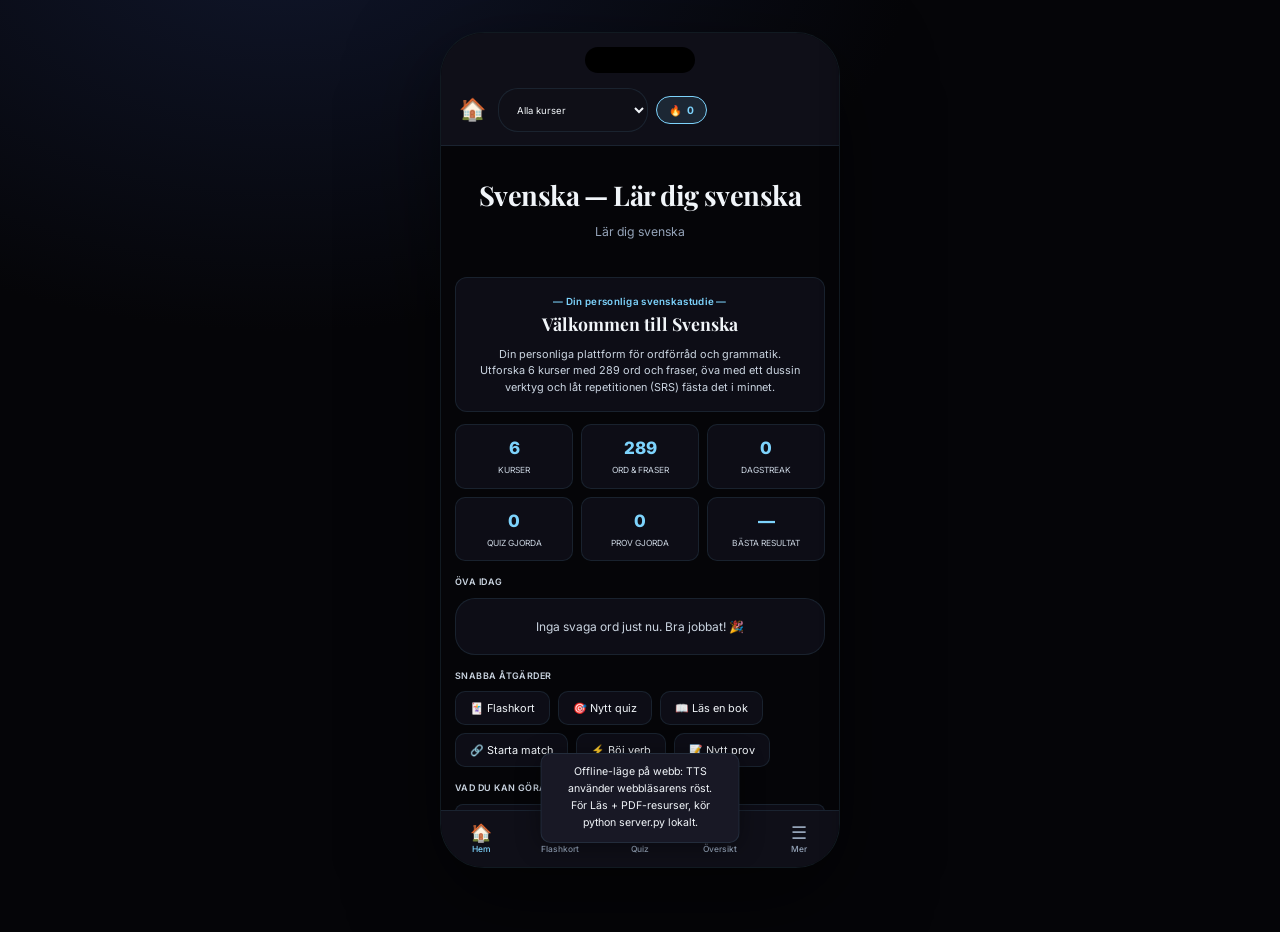
==== index.html @ c85f6fef "feat: import extraction corpus as in-app flashcard deck" ====
<!DOCTYPE html>
<html lang="sv">
<head>
<meta charset="UTF-8">
<meta name="viewport" content="width=device-width, initial-scale=1.0, viewport-fit=cover">
<script>
try{
  var pW=Math.min(screen.width,screen.height);
  if(pW<=640&&innerWidth>640&&!matchMedia('(orientation: landscape)').matches){
    var m=document.querySelector('meta[name="viewport"]');
    if(m)m.setAttribute('content','width='+pW+',initial-scale=1.0,viewport-fit=cover');
  }
}catch(e){}
</script>
<meta name="theme-color" content="#050508">
<meta name="apple-mobile-web-app-title" content="Svenska">
<meta name="mobile-web-app-capable" content="yes">
<title data-i18n="app.title">Svenska — Lär dig svenska</title>
<meta name="apple-mobile-web-app-capable" content="yes">
<meta name="apple-mobile-web-app-status-bar-style" content="black-translucent">
<link rel="apple-touch-icon" href="icons/icon-180.png">
<link rel="manifest" href="manifest.json">
<link href="https://fonts.googleapis.com/css2?family=Inter:wght@400;500;600;700;800&family=Playfair+Display:wght@500;600;700&display=swap" rel="stylesheet">
<style>
*{-webkit-touch-callout:none;-webkit-user-select:none;user-select:none;-webkit-tap-highlight-color:transparent;box-sizing:border-box;margin:0;padding:0}
:root{
--bg:#050508;
--surface:#0f0f18;
--surface-2:#181825;
--text:#f1f5f9;
--text-secondary:#cbd5e1;
--text-tertiary:#94a3b8;
--accent:#7dd3fc;
--accent-soft:rgba(125,211,252,0.12);
--card-bg:rgba(15,15,24,0.92);
--card-border:rgba(125,211,252,0.10);
--input-bg:rgba(15,15,24,0.8);
--border:rgba(125,211,252,0.10);
--hover-border:rgba(125,211,252,0.30);
--success:#4ade80;
--error:#f87171;
--info:#60a5fa;
--shadow:0 4px 24px rgba(0,0,0,0.35);
--nav-bg:#0f0f18;
--sidebar-bg:#080810;
--card-pink:#1e2a4a;
--card-green:#1a3a4a;
--card-lavender:#2a2a3a;
--card-mint:#1a3a3a;
--card-peach:#2a3a2a;
--radius-pill:40px;
--radius-card:20px;
--radius-sm:10px;
--font-ui:Inter,-apple-system,BlinkMacSystemFont,"Segoe UI",Roboto,Oxygen,Ubuntu,sans-serif;
--font-serif:'Playfair Display',Georgia,'Times New Roman',serif;
--dash-bg:rgba(15,15,24,0.92);
--dash-header:rgba(125,211,252,0.06);
--text-white:#f1f5f9;
--glass:rgba(15,15,24,0.85);
--accent-glow:none;
--error-bright:var(--error-bright);
--accent-light:var(--accent-light);
--accent-hover:#e6a800;
}
body.light-mode{
--bg:#e2e8f0;
--surface:#ffffff;
--surface-2:#cbd5e1;
--text:#020617;
--text-secondary:#1e293b;
--text-tertiary:#475569;
--accent:#0369a1;
--accent-soft:rgba(3,105,161,0.12);
--card-bg:#ffffff;
--card-border:rgba(0,0,0,0.16);
--input-bg:#ffffff;
--border:rgba(0,0,0,0.14);
--hover-border:rgba(3,105,161,0.45);
--success:#15803d;
--error:#b91c1c;
--info:#1d4ed8;
--shadow:0 4px 24px rgba(0,0,0,0.10);
--nav-bg:#ffffff;
--sidebar-bg:#f1f5f9;
--card-pink:#dbeafe;
--card-green:#dbe8f0;
--card-lavender:#e2e8f0;
--card-mint:#ccfbf1;
--card-peach:#dcfce7;
--dash-bg:rgba(255,255,255,0.95);
--dash-header:rgba(3,105,161,0.06);
--text-white:#020617;
--glass:rgba(255,255,255,0.85);
--accent-glow:none;
--error-bright:var(--error-bright);
--accent-light:var(--accent-light);
--accent-hover:#e6a800;
}
html{font-size:13.6px;scroll-behavior:smooth}
body{font-family:var(--font-ui);background:var(--bg);color:var(--text);line-height:1.6;min-height:100vh;transition:background .2s,color .2s;overflow-x:hidden;overscroll-behavior-y:none;padding-left:env(safe-area-inset-left);padding-right:env(safe-area-inset-right)}
button{cursor:pointer;font-family:inherit;font-size:inherit}
input,select,textarea{font-family:inherit;font-size:inherit}
a{color:var(--accent);text-decoration:none}
::-webkit-scrollbar{width:5px}
::-webkit-scrollbar-track{background:transparent}
::-webkit-scrollbar-thumb{background:var(--border);border-radius:3px}
.theme-overlay{position:fixed;inset:0;z-index:99999;background:var(--bg);transition:opacity .15s ease;pointer-events:none}

/* ===== LAYOUT ===== */
.app{display:grid;grid-template-columns:170px 1fr 238px;max-width:1122px;margin:0 auto;min-height:100vh}

/* ===== LEFT NAV ===== */
.nav{position:sticky;top:0;height:100vh;background:var(--nav-bg);border-right:1px solid var(--border);display:flex;flex-direction:column;padding:14px 7px;overflow-y:auto}
.nav-brand{font-family:var(--font-serif);font-size:1.6rem;font-weight:700;color:var(--accent);text-align:center;padding:10px 4px 14px;cursor:pointer;border:none;background:transparent;line-height:1.2;transition:transform .15s,opacity .15s}
.nav-brand:hover{transform:scale(1.1)}
.nav-items{display:flex;flex-direction:column;gap:2px;flex:1}
.nav-item{display:flex;align-items:center;gap:10px;padding:9px 12px;border-radius:10px;background:transparent;border:none;color:var(--text-tertiary);font-size:0.82rem;font-weight:500;transition:all .2s;width:100%;text-align:left;font-family:var(--font-ui)}
.nav-item:hover{color:var(--text-secondary);background:var(--accent-soft)}
.nav-item.active{background:var(--accent);color:#fff;font-weight:600}
.nav-item .nav-icon{font-size:1.1rem;width:20px;text-align:center}
.nav-avatar{margin-top:auto;padding:12px 8px 4px;border-top:1px solid var(--border);display:flex;align-items:center;gap:10px}
.nav-avatar .avatar{width:32px;height:32px;border-radius:50%;background:var(--accent-soft);display:flex;align-items:center;justify-content:center;color:var(--accent);font-weight:700;font-size:0.8rem}
.nav-avatar .avatar-name{font-size:0.75rem;color:var(--text-tertiary)}
.nav .course-select{width:100%;margin-bottom:10px;padding:6px 8px;border-radius:8px;border:1px solid var(--border);background:var(--card-bg);color:var(--text);font-size:0.72rem;outline:none;cursor:pointer;font-family:var(--font-ui)}
.side-toggle{display:none;align-items:center;justify-content:center;width:40px;height:40px;border:none;background:transparent;font-size:1.25rem;cursor:pointer;color:var(--text-tertiary)}
.side-backdrop{display:none}

/* ===== MAIN ===== */
.main{scroll-behavior:smooth;overflow-y:auto;padding:20px 24px;min-height:100vh}
.main-header{text-align:center;margin-bottom:28px;padding:12px 0 8px}
.main-header h1{font-family:var(--font-serif);font-size:2rem;font-weight:700;color:var(--text);letter-spacing:-0.02em}
.main-header .header-subtitle{font-size:0.9rem;color:var(--text-tertiary);margin-top:4px;font-weight:400}

/* ===== RIGHT SIDEBAR ===== */
.sidebar{position:sticky;top:0;height:100vh;background:var(--sidebar-bg);border-left:1px solid var(--border);padding:17px 14px;overflow-y:auto;display:flex;flex-direction:column;gap:16px}
.sidebar-profile{display:flex;align-items:center;gap:12px;padding-bottom:14px;border-bottom:1px solid var(--border)}
.sidebar-profile .avatar{width:40px;height:40px;border-radius:50%;background:var(--accent-soft);display:flex;align-items:center;justify-content:center;color:var(--accent);font-weight:700;font-size:1rem;flex-shrink:0}
.sidebar-profile .profile-name{font-size:0.9rem;font-weight:600;color:var(--text)}
.sidebar-profile .profile-sub{font-size:0.72rem;color:var(--text-tertiary)}
.sidebar-stats{display:grid;grid-template-columns:repeat(3,1fr);gap:8px}
.sidebar-stat{text-align:center;padding:10px 4px;background:var(--card-bg);border-radius:var(--radius-sm);border:1px solid var(--border);cursor:pointer;width:100%;font-family:var(--font-ui);color:inherit}
.sidebar-stat .stat-val{font-size:1.15rem;font-weight:700;color:var(--accent)}
.sidebar-stat .stat-lbl{font-size:0.62rem;color:var(--text-tertiary);text-transform:uppercase;margin-top:2px}
.sidebar-actions{display:grid;grid-template-columns:1fr 1fr;gap:8px}
.sidebar-btn{display:flex;flex-direction:column;align-items:center;gap:4px;padding:12px 8px;border-radius:var(--radius-sm);border:1px solid var(--border);background:var(--card-bg);color:var(--text-secondary);font-size:0.7rem;transition:all .2s;text-align:center;font-family:var(--font-ui)}
.sidebar-btn:hover{border-color:var(--hover-border);color:var(--text);background:var(--accent-soft)}
.sidebar-btn .btn-icon{font-size:1.4rem}
.sidebar-toggle-row{display:flex;gap:6px}
.sidebar-toggle{flex:1;padding:8px 12px;border-radius:var(--radius-sm);border:1px solid var(--border);background:transparent;color:var(--text-tertiary);font-size:0.72rem;transition:all .2s;font-family:var(--font-ui)}
.sidebar-toggle:hover{border-color:var(--hover-border);color:var(--text)}
.sidebar-reset{margin-top:-8px;padding:8px 16px;border-radius:var(--radius-sm);border:1px solid var(--border);background:transparent;color:var(--text-tertiary);font-size:0.75rem;transition:all .2s;width:100%;font-family:var(--font-ui)}
.sidebar-reset:hover{border-color:var(--error);color:var(--error)}

/* ===== TAB PANELS ===== */
.tab-panel{opacity:0;position:absolute;pointer-events:none;transform:translateY(10px);transition:all .35s cubic-bezier(0.22,1,0.36,1);width:100%}
.tab-panel.active{opacity:1;position:relative;pointer-events:auto;transform:translateY(0)}

@keyframes fadeIn{from{opacity:0;transform:translateY(12px)}to{opacity:1;transform:translateY(0)}}
@keyframes slideUp{from{opacity:0;transform:translateY(24px)}to{opacity:1;transform:translateY(0)}}
@keyframes scaleIn{from{opacity:0;transform:scale(0.92)}to{opacity:1;transform:scale(1)}}
@keyframes amberPulse{0%,100%{box-shadow:0 0 20px rgba(125,211,252,0)}50%{box-shadow:0 0 40px rgba(125,211,252,0.25)}}
@keyframes micPulse{0%,100%{box-shadow:0 0 8px rgba(233,69,96,0.2)}50%{box-shadow:0 0 20px rgba(233,69,96,0.4)}}
@keyframes streakGlow{0%,100%{text-shadow:0 0 10px rgba(125,211,252,0.2)}50%{text-shadow:0 0 25px rgba(125,211,252,0.5),0 0 50px rgba(125,211,252,0.2)}}
@keyframes confettiFall{0%{opacity:1;transform:translateY(0) rotateX(0) rotateY(0)}100%{opacity:0;transform:translateY(200px) rotateX(720deg) rotateY(360deg)}}
@keyframes shake{0%,100%{transform:translateX(0)}20%{transform:translateX(-6px)}40%{transform:translateX(6px)}60%{transform:translateX(-4px)}80%{transform:translateX(4px)}}
@keyframes accentPulse{0%,100%{box-shadow:0 0 0 rgba(125,211,252,0)}50%{box-shadow:0 0 12px rgba(125,211,252,0.3),0 0 28px rgba(125,211,252,0.1)}}
.search-box{width:100%;padding:11px 16px;border-radius:12px;border:1px solid var(--border);background:var(--input-bg);color:var(--text-primary);font-size:0.88rem;outline:none;margin-bottom:14px;font-family:var(--font-ui)}
.search-box:focus{border-color:var(--accent);box-shadow:0 0 16px rgba(125,211,252,0.08)}
.search-box::placeholder{color:var(--text-tertiary)}
.filter-row{display:flex;gap:6px;margin-bottom:14px;flex-wrap:wrap}
.filter-btn{padding:5px 14px;border-radius:20px;border:1px solid var(--border);background:transparent;color:var(--text-secondary);font-size:0.75rem;cursor:pointer;font-family:var(--font-ui)}
.filter-btn:hover{border-color:var(--hover-border);color:var(--text-primary)}
.filter-btn.active{background:var(--accent-soft);border-color:var(--accent);color:var(--accent);font-weight:700}
.difficulty-bar{display:flex;gap:4px;margin-bottom:10px;justify-content:center}
.diff-btn{padding:4px 14px;border-radius:20px;border:1px solid var(--border);background:transparent;color:var(--text-secondary);font-size:0.72rem;cursor:pointer;font-family:var(--font-ui);transition:all .2s}
.diff-btn:hover{border-color:var(--hover-border);color:var(--text-primary)}
.diff-btn.active{background:var(--accent);color:#fff;border-color:var(--accent);font-weight:600}
.exam-count-bar{display:flex;gap:4px;justify-content:center;margin-bottom:4px}
.exam-count-btn{padding:6px 18px;border-radius:20px;border:1px solid var(--border);background:transparent;color:var(--text-secondary);font-size:0.78rem;cursor:pointer;font-family:var(--font-ui);transition:all .2s}
.exam-count-btn:hover{border-color:var(--hover-border);color:var(--text-primary)}
.exam-count-btn.active{background:var(--accent);color:#fff;border-color:var(--accent);font-weight:600}
.count-label{font-size:0.78rem;color:var(--text-secondary);margin-bottom:10px}
.card-grid{display:grid;grid-template-columns:1fr 1fr;gap:10px}
@media(max-width:1024px){
.app{grid-template-columns:1fr}
.nav{position:sticky;top:0;flex-direction:row;align-items:center;height:auto;min-height:50px;width:100%;min-width:0;padding:6px 8px calc(6px + env(safe-area-inset-bottom));gap:8px;overflow:visible;z-index:60;border-right:none;border-bottom:1px solid var(--border)}
.main{min-width:0}
.nav-brand{flex-shrink:0;font-size:1.15rem;padding:4px}
.nav .course-select{width:auto;max-width:150px;min-width:0;margin-bottom:0;flex-shrink:0;font-size:0.7rem}
.nav-items{flex-direction:row;flex:1 1 auto;overflow-x:auto;overflow-y:hidden;gap:6px;flex-wrap:nowrap;scrollbar-width:none;-webkit-overflow-scrolling:touch;padding:2px 4px}
.nav-items::-webkit-scrollbar{display:none}
.nav-item{flex:0 0 auto;white-space:nowrap;min-height:44px;min-width:44px;padding:10px 12px;justify-content:center;width:auto;text-align:center}
.nav-avatar{display:none}
.side-toggle{display:inline-flex}
.sidebar{display:flex;position:fixed;top:0;right:0;bottom:0;width:min(300px,85vw);height:100vh;height:100dvh;transform:translateX(105%);transition:transform .25s ease;z-index:1001;margin:0;border-left:1px solid var(--border);box-shadow:-6px 0 24px rgba(0,0,0,.4)}
.sidebar.open{transform:none}
.side-backdrop{display:block;position:fixed;inset:0;background:rgba(0,0,0,.45);z-index:1000;opacity:0;visibility:hidden;transition:opacity .2s ease,visibility .2s}
.side-backdrop.show{opacity:1;visibility:visible}
}
@media(max-width:640px){.card-grid{grid-template-columns:1fr}}
.vocab-card{background:var(--card-bg);backdrop-filter:blur(8px);-webkit-backdrop-filter:blur(8px);border-radius:12px;padding:14px;border:1px solid var(--border);transition:all .25s;box-shadow:var(--accent-glow)}
.vocab-card:hover{transform:translateY(-3px);border-color:var(--hover-border);box-shadow:0 0 30px rgba(125,211,252,0.3),0 0 70px rgba(125,211,252,0.15)}
.vocab-card .phrase{font-size:0.95rem;font-weight:700;color:var(--text-white);margin-bottom:4px}
.vocab-card .cat-tag{display:inline-block;font-size:0.65rem;padding:2px 8px;border-radius:10px;font-weight:600;margin-bottom:6px}
.vocab-card .meaning{font-size:0.82rem;line-height:1.4;color:var(--text-primary);margin-bottom:4px}
.vocab-card .translation{font-size:0.85rem;color:var(--accent);font-weight:500}
.vocab-card .translation-wrap{display:none;margin-top:6px}
.vocab-card .translation-wrap.show{display:block}
.sentence-line{font-size:0.82rem;line-height:1.4;color:var(--text-secondary);font-style:italic;margin-top:4px}
.sentence-line .speaker-btn{width:22px;height:22px;font-size:0.65rem}
.empty-state{text-align:center;padding:40px 20px;grid-column:1/-1;color:var(--text-secondary)}
.empty-state .icon{font-size:2.5rem;margin-bottom:10px}
.tab-placeholder{text-align:center;padding:60px 20px;color:var(--text-secondary)}
.tab-placeholder .placeholder-icon{font-size:3rem;margin-bottom:14px}
.tab-placeholder p{font-size:0.95rem;max-width:400px;margin:0 auto;line-height:1.5}
.flash-controls{display:flex;gap:10px;align-items:center;margin-bottom:14px;flex-wrap:wrap}
.flash-controls select{padding:8px 12px;border-radius:8px;border:1px solid var(--border);background:var(--card-bg);backdrop-filter:blur(4px);-webkit-backdrop-filter:blur(4px);color:var(--text-primary);font-size:0.82rem;outline:none;cursor:pointer}
.flash-progress{width:100%;display:flex;justify-content:space-between;align-items:center;margin-bottom:12px;font-size:0.78rem;color:var(--text-secondary)}
.flash-progress .bar-wrap{flex:1;height:10px;background:var(--card-bg);border-radius:5px;margin:0 12px;overflow:hidden}
.flash-progress .bar-fill{height:100%;background:var(--accent);border-radius:5px;transition:width .3s}
.flash-card{width:100%;max-width:500px;min-height:280px;cursor:pointer;perspective:1200px;border:1px solid var(--border);border-radius:16px;box-shadow:var(--accent-glow);margin:0 auto;touch-action:manipulation}
.flash-card-inner{position:relative;width:100%;min-height:280px;transition:transform .4s;transform-style:preserve-3d;border-radius:16px}
.flash-card.flipped .flash-card-inner{transform:rotateY(180deg)}
.flash-front,.flash-back{position:absolute;width:100%;min-height:280px;backface-visibility:hidden;-webkit-backface-visibility:hidden;padding:32px 28px;border-radius:16px;display:flex;flex-direction:column;justify-content:center;background:var(--card-bg);backdrop-filter:blur(8px);-webkit-backdrop-filter:blur(8px)}
.flash-back{transform:rotateY(180deg)}
.flash-front .phrase{font-size:1.5rem;font-weight:700;color:var(--text-white);margin-bottom:8px}
.flash-front .cat-tag{display:inline-block;font-size:0.7rem;padding:3px 10px;border-radius:10px;font-weight:600;margin-bottom:8px}
.flash-front .meaning{font-size:0.95rem;color:var(--text-primary)}
.flash-back .phrase{font-size:1.3rem;font-weight:700;color:var(--accent);margin-bottom:10px}
.flash-back .translation{font-size:1rem;color:var(--text-white);font-weight:500}
.flash-hint{font-size:0.75rem;color:var(--text-tertiary);margin-top:12px;text-align:center}
.flash-nav{display:flex;gap:12px;margin-top:16px;justify-content:center}
.flash-nav button{padding:10px 28px;border:1px solid var(--border);border-radius:10px;background:var(--card-bg);backdrop-filter:blur(4px);-webkit-backdrop-filter:blur(4px);color:var(--text-primary);cursor:pointer;transition:all .25s;font-size:0.85rem}
.flash-nav button:hover:not(:disabled){border-color:var(--hover-border)}
.flash-nav button:disabled{opacity:.3;cursor:default}
.flash-nav .shuffle-btn{background:var(--accent);color:#0a0a14;border-color:var(--accent);font-weight:700}
.flash-nav .shuffle-btn:hover:not(:disabled){background:#e6a800}
.srs-toggle{padding:8px 16px;border-radius:8px;border:1px solid var(--border);background:var(--card-bg);color:var(--text-secondary);font-size:0.78rem;cursor:pointer;transition:all .2s}
.srs-toggle.active{background:var(--accent-soft);border-color:var(--accent);color:var(--accent)}
.srs-btns{display:flex;gap:8px;justify-content:center;margin-top:16px;flex-wrap:wrap}
.srs-btn{padding:10px 24px;border-radius:10px;border:1px solid var(--border);cursor:pointer;font-weight:700;font-size:0.85rem;transition:all .2s}
.srs-btn:hover{transform:translateY(-2px)}
.srs-btn.hard{background:rgba(233,69,96,0.12);color:var(--error-bright);border-color:rgba(233,69,96,0.3)}
.srs-btn.good{background:rgba(125,211,252,0.12);color:var(--accent);border-color:rgba(125,211,252,0.3)}
.srs-btn.easy{background:rgba(79,195,247,0.12);color:#4fc3f7;border-color:rgba(79,195,247,0.3)}
.speaker-btn{display:inline-flex;align-items:center;justify-content:center;width:28px;height:28px;border-radius:8px;border:1px solid var(--border);background:var(--card-bg);cursor:pointer;font-size:0.8rem;transition:all .2s;vertical-align:middle;margin-left:6px;touch-action:manipulation}
.speaker-btn:hover{border-color:var(--hover-border);background:var(--accent-soft)}
.speaker-btn.speaking{animation:amberPulse .6s ease-in-out infinite;border-color:var(--accent);color:var(--accent)}
.mic-btn{display:inline-flex;align-items:center;justify-content:center;width:28px;height:28px;border-radius:8px;border:1px solid var(--border);background:var(--card-bg);cursor:pointer;font-size:0.8rem;transition:all .2s;vertical-align:middle;margin-left:4px;touch-action:manipulation}
.mic-btn:hover{border-color:var(--hover-border);background:var(--accent-soft)}
.mic-btn.listening{animation:micPulse 1s ease-in-out infinite;background:rgba(233,69,96,0.15);border-color:var(--error-bright);color:var(--error-bright)}
.mic-feedback{margin-top:6px;font-size:0.8rem;font-weight:600;min-height:20px;text-align:center}
.mic-feedback.correct{color:var(--accent)}
.mic-feedback.wrong{color:var(--error-bright)}
.quiz-controls{display:flex;gap:10px;align-items:center;margin-bottom:14px;flex-wrap:wrap}
.quiz-controls select{padding:8px 12px;border-radius:8px;border:1px solid var(--border);background:var(--card-bg);backdrop-filter:blur(4px);-webkit-backdrop-filter:blur(4px);color:var(--text-primary);font-size:0.82rem;outline:none;cursor:pointer}
.quiz-trans-btn{padding:8px 16px;border-radius:8px;border:1px solid var(--border);background:var(--card-bg);color:var(--text-secondary);font-size:0.78rem;cursor:pointer;margin-left:auto;transition:all .2s}
.quiz-trans-btn.active{background:rgba(79,195,247,0.1);border-color:#4fc3f7;color:#4fc3f7}
.quiz-progress{height:4px;background:var(--card-bg);border-radius:2px;margin-bottom:16px;overflow:hidden}
.quiz-progress .bar-fill{height:100%;background:var(--accent);border-radius:2px;transition:width .3s}
.quiz-question{text-align:center;max-width:640px;margin:0 auto 20px;padding:20px;background:var(--card-bg);border-radius:12px;border:1px solid var(--border);box-shadow:var(--accent-glow)}
.quiz-question .q-label{font-size:0.75rem;color:var(--text-secondary);margin-bottom:6px}
.quiz-question .q-phrase{font-size:1.3rem;font-weight:700;color:var(--text-white)}
.quiz-options{display:flex;flex-direction:column;gap:8px;max-width:640px;margin:0 auto}
.quiz-opt{padding:12px 15px;border-radius:12px;border:1px solid var(--border);background:var(--card-bg);backdrop-filter:blur(8px);-webkit-backdrop-filter:blur(8px);font-size:0.9rem;cursor:pointer;text-align:left;border-left:3px solid rgba(125,211,252,0.2);transition:all .2s;color:var(--text-primary);touch-action:manipulation}
.quiz-opt:hover:not(:disabled){transform:translateY(-2px);border-color:var(--hover-border);box-shadow:var(--accent-glow)}
.quiz-opt .opt-letter{display:inline-block;width:24px;height:24px;line-height:24px;text-align:center;border-radius:6px;background:var(--accent-soft);color:var(--accent);font-weight:700;margin-right:12px;font-size:0.8rem}
.quiz-opt.correct{border-color:var(--accent);background:rgba(125,211,252,0.1);color:var(--accent-light)}
.quiz-opt.wrong{border-color:rgba(233,69,96,0.15);background:rgba(233,69,96,0.08);color:var(--error-bright)}
.quiz-opt.reveal{border-color:var(--accent);background:rgba(125,211,252,0.08);color:var(--accent-light)}
.quiz-opt .sub{display:none;font-size:0.85rem;color:var(--accent);font-weight:500;margin-left:36px;margin-top:2px}
.quiz-opt .sub.show{display:block}
.quiz-opt:disabled{cursor:default;transform:none!important;box-shadow:none!important}
.quiz-next{padding:12px 36px;border:1px solid rgba(125,211,252,0.25);border-radius:10px;background:var(--accent);color:#0a0a14;font-weight:700;cursor:pointer;display:block;margin:20px auto 0;font-size:0.9rem;transition:all .2s}
.quiz-next:hover:not(:disabled){background:#e6a800}
.quiz-next:disabled{opacity:.3;cursor:default}
.quiz-result{text-align:center;padding:24px}
.quiz-result .score{font-size:2.5rem;font-weight:800;color:var(--accent)}
.quiz-result .msg{margin:8px 0 16px;font-size:1rem}
.quiz-review{margin-top:16px;text-align:left}
.quiz-review .mistake-item{padding:10px;background:var(--card-bg);border:1px solid var(--border);border-radius:8px;margin-bottom:6px}
.quiz-review .mistake-item .mq{font-weight:600;color:var(--text-white)}
.quiz-review .mistake-item .ma{color:var(--accent);font-size:0.85rem}
.card-trans-btn{display:inline-block;margin-top:8px;padding:4px 12px;border-radius:6px;border:1px solid var(--border);color:var(--accent);font-size:0.72rem;cursor:pointer;font-weight:600;background:transparent;transition:all .2s}
.cloze-input{width:100%;padding:14px 18px;border-radius:12px;border:1px solid var(--border);background:var(--card-bg);color:var(--text-white);font-size:1.2rem;outline:none;transition:border .2s;text-align:center;font-weight:600}
.cloze-input:focus{border-color:var(--accent)}
.cloze-input.correct{border-color:var(--accent);background:rgba(125,211,252,0.08)}
.cloze-input.wrong{border-color:var(--error-bright);background:rgba(233,69,96,0.08)}
.cloze-feedback{text-align:center;min-height:40px;font-size:1rem;font-weight:600;margin-top:12px}
.cloze-feedback.correct{color:var(--accent)}
.cloze-feedback.wrong{color:var(--error-bright)}
.match-controls{display:flex;gap:10px;align-items:center;margin-bottom:14px;flex-wrap:wrap}
.match-controls select{padding:8px 12px;border-radius:8px;border:1px solid var(--border);background:var(--card-bg);backdrop-filter:blur(4px);-webkit-backdrop-filter:blur(4px);color:var(--text-primary);font-size:0.82rem;outline:none;cursor:pointer}
.match-grid{display:grid;grid-template-columns:1fr 1fr;gap:40px;max-width:700px;margin:28px auto 0}
.match-col{display:flex;flex-direction:column;gap:6px}
.match-col h3{font-size:1.05rem;color:var(--text-secondary);text-align:center;margin-bottom:8px}
.match-item{padding:12px 14px;border-radius:10px;border:1px solid var(--border);background:var(--card-bg);backdrop-filter:blur(8px);-webkit-backdrop-filter:blur(8px);font-size:0.8rem;cursor:pointer;user-select:none;text-align:center;box-shadow:var(--accent-glow);transition:all .2s;touch-action:manipulation}
.match-item:hover:not(.matched){border-color:var(--hover-border)}
.match-item.selected{border-color:var(--accent);background:rgba(125,211,252,0.12);animation:amberPulse 1.5s ease-in-out infinite}
.match-item.matched{border-color:var(--accent);background:rgba(125,211,252,0.1);color:var(--accent-light);cursor:default}
.match-item.wrong{border-color:rgba(125,211,252,0.15);background:rgba(125,211,252,0.08)}
.match-setup{max-width:500px;margin:0 auto;padding:20px;text-align:center}
.match-setup p{padding:12px 18px;border-radius:10px;border:1px solid var(--border);background:var(--card-bg);font-size:0.9rem;margin-bottom:12px}
.match-result-overlay{display:none;text-align:center;padding:20px}
.match-result-overlay.show{display:block}
.match-result-overlay .score{font-size:2rem;font-weight:800;color:var(--accent)}
.match-status{text-align:center;font-size:0.82rem;color:var(--text-secondary);margin-top:14px}
@media(max-width:640px){.match-grid{gap:8px;grid-template-columns:1fr}}
.dashboard-grid{display:flex;flex-direction:column;gap:13px}
.dash-card{background:var(--dash-bg);border-radius:10px;border:1px solid var(--border);box-shadow:var(--accent-glow);overflow:hidden}
.dash-card .dash-header{background:var(--dash-header);padding:9px 14px;border-bottom:1px solid var(--border);display:flex;justify-content:space-between;align-items:center}
.dash-card .dash-header h3{font-size:0.82rem;font-weight:600;color:var(--text-white)}
.dash-hero-card{background:linear-gradient(135deg,var(--dash-bg),var(--dash-header));border:1px solid var(--border);border-radius:12px;padding:16px;margin-bottom:13px;box-shadow:var(--accent-glow)}
.dash-hero-grid{display:grid;grid-template-columns:repeat(7,1fr);gap:9px}
.dash-hero-stat{padding:9px 6px;background:var(--card-bg);border-radius:10px;border:1px solid var(--border);text-align:center}
.dash-hero-val{font-size:1.35rem;font-weight:800;color:var(--accent)}
.dash-hero-lbl{font-size:0.62rem;color:var(--text-secondary);text-transform:uppercase}
.dash-course-grid{display:grid;grid-template-columns:1fr 1fr;gap:10px}
.dash-card-body{padding:11px 14px 12px;display:grid;grid-template-columns:1fr 1fr;gap:8px}
.dash-metric{text-align:center;padding:8px 6px;background:var(--card-bg);border-radius:8px;border:1px solid var(--border)}
.dash-metric .val{font-size:0.95rem;font-weight:700;color:var(--text-white)}
.dash-metric .lbl{font-size:0.62rem;color:var(--text-secondary);text-transform:uppercase}
.dash-course-status{font-size:0.65rem;font-weight:600;padding:2px 10px;border-radius:10px;color:#fff;text-transform:uppercase;white-space:nowrap}
.dash-reset-btn{margin-top:10px;padding:8px 18px;border:1px solid var(--border);border-radius:6px;background:transparent;color:var(--text-secondary);font-size:0.75rem;cursor:pointer;transition:all .2s}
.dash-reset-btn:hover{border-color:var(--hover-border);color:var(--text-primary)}
.dash-actions{display:flex;gap:10px;flex-wrap:wrap;margin-top:12px}

/* ===== HOME ===== */
.home-hero{background:var(--card-bg);border:1px solid var(--border);border-radius:12px;padding:16px 20px;margin-bottom:12px;text-align:center}
.home-hero h1{font-family:var(--font-serif);font-size:1.3rem;color:var(--text);margin:0 0 4px}
.home-hero .home-tag{color:var(--accent);font-size:0.72rem;font-weight:600;letter-spacing:0.03em}
.home-hero p{color:var(--text-secondary);font-size:0.8rem;max-width:620px;margin:8px auto 0;line-height:1.5}
.home-section{margin-top:14px}
.home-section-title{font-size:0.66rem;font-weight:600;color:var(--text-secondary);text-transform:uppercase;letter-spacing:0.05em;margin:0 0 8px}
.home-stats{display:grid;grid-template-columns:repeat(auto-fit,minmax(110px,1fr));gap:8px;margin-bottom:14px}
.home-stat{text-align:center;padding:10px 8px;background:var(--card-bg);border:1px solid var(--border);border-radius:10px}
.home-stat-val{font-size:1.25rem;font-weight:800;color:var(--accent)}
.home-stat-lbl{font-size:0.62rem;color:var(--text-secondary);text-transform:uppercase;margin-top:2px}
.home-qa-row{display:flex;gap:8px;flex-wrap:wrap}
.home-qa{display:flex;align-items:center;gap:8px;padding:9px 14px;border:1px solid var(--border);border-radius:10px;background:var(--card-bg);color:var(--text);cursor:pointer;font-family:var(--font-ui);font-size:0.8rem;transition:all .2s;text-align:left}
.home-qa:hover{border-color:var(--accent);transform:translateY(-1px);box-shadow:var(--shadow)}
.home-tools{display:grid;grid-template-columns:repeat(auto-fill,minmax(150px,1fr));gap:10px}
.home-tool{display:flex;flex-direction:column;align-items:flex-start;gap:3px;padding:10px 12px;border:1px solid var(--border);border-radius:8px;background:var(--card-bg);cursor:pointer;text-align:left;transition:all .2s;font-family:var(--font-ui);color:var(--text)}
.home-tool:hover{border-color:var(--accent);transform:translateY(-1px);box-shadow:var(--shadow)}
.home-tool-icon{font-size:1.05rem;line-height:1}
.home-tool-name{font-weight:600;font-size:0.78rem}
.home-tool-desc{font-size:0.66rem;color:var(--text-tertiary);line-height:1.4}
.home-steps{display:grid;grid-template-columns:repeat(auto-fit,minmax(170px,1fr));gap:10px}
.home-step{padding:10px 14px;border:1px solid var(--border);border-radius:10px;background:var(--card-bg)}
.home-step-num{width:22px;height:22px;border-radius:50%;background:var(--accent);color:#fff;font-size:0.72rem;font-weight:700;display:flex;align-items:center;justify-content:center;margin-bottom:6px}
.home-step-title{font-weight:600;font-size:0.8rem;color:var(--text);margin-bottom:3px}
.home-step-desc{font-size:0.72rem;color:var(--text-tertiary);line-height:1.5}

/* ===== WRITE TAB ===== */
.write-controls{display:flex;gap:10px;align-items:center;margin-bottom:14px;flex-wrap:wrap}
.write-controls select{padding:8px 12px;border-radius:8px;border:1px solid var(--border);background:var(--card-bg);color:var(--text-primary);font-size:0.82rem;outline:none;cursor:pointer}
.write-prompt-card{background:var(--card-bg);border-radius:12px;border:1px solid var(--border);padding:20px;margin-bottom:16px;box-shadow:var(--accent-glow)}
.write-prompt-header{font-size:0.7rem;text-transform:uppercase;color:var(--text-tertiary);margin-bottom:8px}
.write-prompt-sv{font-size:1rem;font-weight:600;color:var(--text-white);margin-bottom:8px;line-height:1.5}
.write-prompt-en{font-size:0.85rem;color:var(--text-secondary);margin-bottom:8px;line-height:1.4}
.write-prompt-source{font-size:0.72rem;color:var(--text-tertiary);font-style:italic;margin-bottom:10px}
.write-tips{background:rgba(125,211,252,0.06);border-radius:8px;padding:12px;margin-top:8px}
.write-tips p{font-size:0.78rem;color:var(--text-secondary);margin-bottom:4px}
.write-tips ul{list-style:none;padding:0;margin:0}
.write-tips li{font-size:0.78rem;color:var(--text-tertiary);padding:2px 0}
.write-tips li:before{content:"\2022";color:var(--accent);margin-right:6px}
.write-textarea{width:100%;min-height:180px;padding:16px;border-radius:12px;border:1px solid var(--border);background:var(--card-bg);color:var(--text);font-size:0.9rem;outline:none;resize:vertical;font-family:var(--font-ui);line-height:1.6;transition:border .2s}
.write-textarea:focus{border-color:var(--accent)}
.write-textarea::placeholder{color:var(--text-tertiary)}
.write-actions{display:flex;gap:10px;margin-top:10px;flex-wrap:wrap}
.write-actions .secondary{border:1px solid var(--border);border-radius:10px;padding:10px 22px;background:transparent;color:var(--text-secondary);cursor:pointer;font-size:0.82rem;transition:all .2s}
.write-actions .secondary:hover{border-color:var(--hover-border);color:var(--text)}
.write-example{margin-top:10px;padding:14px 16px;background:var(--card-bg);border-radius:12px;border:1px solid var(--accent);border-left:3px solid var(--accent);font-size:0.85rem;line-height:1.7;color:var(--text);white-space:pre-wrap}
.write-example-header{font-size:0.72rem;font-weight:600;text-transform:uppercase;color:var(--accent);margin-bottom:6px;letter-spacing:0.5px}
.write-status{text-align:center;font-size:0.82rem;color:var(--success);margin-top:8px;min-height:24px}
.write-checklist{margin-top:16px;padding:16px;background:var(--card-bg);border-radius:12px;border:1px solid var(--border)}
.write-check-item{display:flex;align-items:center;gap:8px;padding:6px 0;cursor:pointer;font-size:0.82rem;color:var(--text-secondary)}
.write-checkbox{width:16px;height:16px;accent-color:var(--accent);cursor:pointer}
.write-check-item:hover{color:var(--text)}
.planner-grid{display:grid;grid-template-columns:1fr 1fr;gap:12px;margin-top:8px}
.planner-card{background:var(--dash-bg);border-radius:10px;padding:14px 16px;border-top:2px solid var(--border);box-shadow:var(--accent-glow)}
.planner-card .pc-name{font-size:0.85rem;font-weight:600;color:var(--text-white)}
.study-planner{background:var(--card-bg);border:1px solid var(--border);border-radius:12px;padding:18px;margin-top:12px}
.sp-topic-item{display:flex;align-items:center;gap:8px;font-size:0.82rem;padding:4px 0}
.sp-topic-item input[type=checkbox]{accent-color:var(--accent);width:16px;height:16px}
.sp-topic-item.done .sp-topic-label{text-decoration:line-through;color:var(--text-secondary)}
.sp-progress-bar{height:4px;background:var(--card-bg);border-radius:2px;margin:10px 0;overflow:hidden}
.sp-progress-fill{height:100%;background:var(--accent);border-radius:2px;transition:width .4s}
.concept-controls{display:flex;gap:10px;align-items:center;margin-bottom:16px;flex-wrap:wrap}
.concept-select,.exam-select{padding:8px 12px;border-radius:8px;border:1px solid var(--border);background:var(--card-bg);color:var(--text-primary);font-size:0.85rem;outline:none;flex:1;max-width:450px;cursor:pointer}
.concept-card{margin-bottom:16px;animation:fadeIn .3s}
.concept-header{text-align:center;background:var(--glass);backdrop-filter:blur(12px);-webkit-backdrop-filter:blur(12px);border:1px solid var(--border);border-radius:16px;padding:24px 24px 20px;animation:amberPulse 3s ease-in-out infinite;margin-bottom:4px}
.concept-header h2{font-size:1.15rem;font-weight:700;color:var(--text-white)}
.concept-header .topic-sub{font-size:0.8rem;color:var(--accent);margin-top:4px}
.concept-body-wrap{background:var(--card-bg);border:1px solid var(--border);border-radius:14px;padding:20px 24px;margin-bottom:14px}
.concept-body{font-size:0.95rem;line-height:1.85;white-space:pre-line}
.concept-num-list{display:flex;flex-direction:column;gap:10px;margin:14px 0}
.concept-num-item{display:flex;gap:12px;align-items:flex-start}
.concept-num-badge{width:28px;height:28px;border-radius:50%;background:var(--accent-soft);color:var(--accent);font-weight:700;font-size:0.8rem;display:flex;align-items:center;justify-content:center;flex-shrink:0}
.concept-translation{margin-top:16px;padding-top:16px;border-top:1px solid var(--border);color:var(--accent);display:none}
.concept-translation.show{display:block}
.concept-inline-trans{font-size:0.8rem;color:var(--text-secondary);font-weight:400;margin-top:4px}
.concept-inline-trans-p{font-size:0.85rem;color:var(--text-secondary)}
.concept-svg-wrap{background:var(--bg);border-radius:12px;padding:18px;margin:16px 0;text-align:center;border:1px solid var(--border);overflow-x:auto;box-shadow:inset 0 0 30px rgba(125,211,252,0.04)}
.concept-svg-wrap svg{max-width:100%;height:auto}
.takeaway-section{background:var(--card-bg);border:1px solid var(--border);border-radius:14px;padding:18px 20px;margin-bottom:14px}
.takeaway-title{font-size:0.9rem;color:var(--accent);font-weight:700;margin-bottom:12px}
.takeaway-list{padding:0;margin:0;list-style:none}
.takeaway-list li{padding:10px 14px 10px 36px;position:relative;font-size:0.9rem;background:var(--card-bg);border-radius:8px;border:1px solid var(--border);margin-bottom:6px}
.takeaway-list li::before{position:absolute;left:12px;top:14px;width:8px;height:8px;border-radius:50%;background:linear-gradient(135deg,var(--accent),var(--accent-light));content:''}
.related-vocab-section{background:var(--card-bg);border:1px solid var(--border);border-radius:14px;padding:16px 20px;margin-bottom:14px}
.related-vocab-section h4{font-size:0.85rem;color:var(--text-white);font-weight:600;margin-bottom:10px}
.related-vocab-tag{display:inline-block;font-size:0.78rem;color:var(--accent);padding:5px 12px;border-radius:8px;border:1px solid var(--border);background:var(--glass);cursor:pointer;margin:3px;transition:all .2s}
.related-vocab-tag:hover{background:var(--accent-soft);border-color:var(--accent)}
.deep-dive-section{background:var(--card-bg);border:1px solid var(--border);border-radius:14px;padding:16px 20px;margin-bottom:14px}
.deep-dive-block{background:var(--glass);border:1px solid var(--border);border-radius:8px;margin-bottom:8px;overflow:hidden}
.deep-dive-block summary{font-size:0.82rem;color:var(--text-white);font-weight:600;padding:10px 14px;cursor:pointer;display:flex;justify-content:space-between;align-items:center}
.deep-dive-block summary::after{content:'\25B6';font-size:0.7rem;color:var(--accent);transition:transform .2s}
.deep-dive-block[open] summary::after{transform:rotate(90deg)}
.deep-dive-block .dd-body{padding:10px 14px 14px;font-size:0.85rem;line-height:1.7}
.deep-dive-block .dd-source{font-size:0.7rem;color:var(--text-tertiary);margin-bottom:8px}
.study-card-grid{display:grid;grid-template-columns:1fr 1fr;gap:10px;margin-top:10px}
.study-card{display:flex;align-items:center;gap:10px;padding:12px 14px;border:1px solid var(--border);border-radius:10px;cursor:pointer;background:var(--card-bg);transition:all .2s;touch-action:manipulation}
.study-card:hover{border-color:var(--hover-border)}
.study-card .sc-icon{font-size:1.2rem}
.study-card .sc-name{font-size:0.82rem;color:var(--text-white);font-weight:600}
.study-card .sc-desc{font-size:0.7rem;color:var(--text-secondary)}
.pdf-viewer-wrap{overflow:hidden;transition:max-height .3s;max-height:0}
.pdf-viewer-wrap.open{max-height:700px}
.pdf-viewer-wrap embed{width:100%;height:600px;border-radius:8px;margin-top:8px}
body.light-mode .flash-front,body.light-mode .flash-back{background:#fff;backdrop-filter:none}
body.light-mode .concept-header{background:#fff;backdrop-filter:none;animation:none}
body.light-mode .concept-body-wrap{background:#fff}
body.light-mode .takeaway-section{background:#fff}
body.light-mode .related-vocab-section{background:#fff}
body.light-mode .deep-dive-section{background:#fff}
body.light-mode .concept-svg-wrap{background:#f0f2f5}
body.light-mode .match-item,body.light-mode .quiz-opt,body.light-mode .flash-controls select,body.light-mode .vocab-card,body.light-mode .resource-card,body.light-mode .dash-hero-stat{backdrop-filter:none;background:rgba(255,255,255,0.9)}

body.light-mode .study-card{background:#fff}
body.light-mode .deep-dive-block{background:#f8f9fa}
body.light-mode .study-planner{background:rgba(255,255,255,0.9)}
body.light-mode .speaker-btn,body.light-mode .mic-btn{background:rgba(0,0,0,0.04)}
body.light-mode .srs-btn.hard{background:rgba(233,69,96,0.06)}
body.light-mode .srs-btn.good{background:rgba(125,211,252,0.06)}
body.light-mode .srs-btn.easy{background:rgba(79,195,247,0.06)}
.res-filter-row{display:flex;gap:8px;margin-bottom:12px;flex-wrap:wrap}
.resource-card-link{text-decoration:none;display:block}
.resource-card{background:var(--card-bg);backdrop-filter:blur(8px);-webkit-backdrop-filter:blur(8px);border:1px solid var(--border);border-radius:12px;padding:14px 16px;margin-bottom:8px;display:flex;align-items:center;gap:12px;transition:all .2s}
.resource-card:hover{transform:translateY(-2px);border-color:var(--hover-border)}
.resource-card.audio-card{flex-wrap:wrap}
.resource-card .res-icon{font-size:1.3rem;width:32px;text-align:center;flex-shrink:0}
.resource-card .res-info{flex:1;min-width:0}
.resource-card .res-name{font-size:0.85rem;color:var(--text-white);font-weight:600;display:block}
.resource-card .res-desc{font-size:0.72rem;color:var(--text-secondary);display:block}
.resource-card .res-course{font-size:0.68rem;color:var(--text-tertiary);display:block;margin-top:2px}
.resource-card .res-open{font-size:0.7rem;color:var(--accent);padding:5px 12px;border-radius:8px;border:1px solid var(--border);font-weight:600;flex-shrink:0}
.resource-card audio{margin-top:6px;width:100%}
.res-badge{font-size:0.68rem;padding:3px 10px;border-radius:6px;font-weight:600;display:inline-block}
.res-badge.facit{background:rgba(74,222,128,0.15);color:#4ade80;border:1px solid rgba(74,222,128,0.3)}
.res-badge.no-facit{background:rgba(233,69,96,0.15);color:var(--error-bright);border:1px solid rgba(233,69,96,0.3)}
.ovning-card{background:var(--card-bg);backdrop-filter:blur(8px);-webkit-backdrop-filter:blur(8px);border:1px solid var(--border);border-radius:12px;padding:14px 16px;margin-bottom:8px;display:block;transition:all .2s}
.ovning-card .res-open{display:inline-block;margin-top:4px;padding:5px 12px;border-radius:8px;border:1px solid var(--border);font-size:0.7rem;color:var(--accent);font-weight:600;text-decoration:none}
.ovning-card .facit-link{color:#4ade80;border-color:rgba(74,222,128,0.3)}
.exam-opt.selected{border-color:#4fc3f7;background:rgba(79,195,247,0.1)}
.exam-pass{display:inline-block;padding:6px 20px;border-radius:8px;background:rgba(125,211,252,0.15);color:var(--accent-light);border:1px solid rgba(125,211,252,0.3);font-weight:700;margin:8px 0}
.exam-fail{display:inline-block;padding:6px 20px;border-radius:8px;background:rgba(233,69,96,0.15);color:var(--error-bright);border:1px solid rgba(233,69,96,0.3);font-weight:700;margin:8px 0}
.exam-review-opt{padding:6px 10px;margin:4px 0;border-radius:6px;border-left:3px solid transparent;font-size:0.82rem}
.exam-review-correct{border-left-color:var(--accent);color:var(--accent-light)}
.exam-review-wrong{border-left-color:var(--error-bright);color:var(--error-bright)}
.confetti-piece{position:fixed;pointer-events:none;z-index:9999;opacity:1}

/* ===== UNSCRAMBLE TAB ===== */
.unscramble-slots{display:flex;flex-wrap:wrap;gap:8px;justify-content:center;min-height:52px;padding:14px;margin:12px 0;background:var(--glass);border-radius:12px;border:1.5px dashed var(--border);transition:border-color .3s}
.unscramble-bank{display:flex;flex-wrap:wrap;gap:8px;justify-content:center;padding:12px;margin:8px 0;min-height:44px}
.word-tile{padding:8px 18px;border-radius:20px;cursor:pointer;font-size:15px;font-weight:500;background:var(--card-bg);border:1.5px solid var(--border);transition:all .2s ease;user-select:none;touch-action:manipulation}
.word-tile:hover{transform:translateY(-2px);box-shadow:var(--accent-glow)}
.word-tile:active{transform:scale(0.95)}
.word-tile.correct{border-color:var(--accent);background:rgba(125,211,252,0.15);pointer-events:none}
.word-tile.wrong{border-color:var(--error-bright);background:rgba(233,69,96,0.15);animation:shake .4s ease}
.word-tile.placed{opacity:0.5;pointer-events:none}
.word-tile.hint-correct{border-color:var(--accent);background:rgba(125,211,252,0.1);opacity:0.8;pointer-events:none}
.word-tile.empty-slot{border-style:dashed;opacity:0.4;cursor:default;pointer-events:none;min-width:40px;text-align:center}
.unscramble-actions{display:flex;gap:10px;justify-content:center;margin-top:16px}
.unscramble-actions .secondary{border:1px solid var(--border);background:transparent;color:var(--text-primary)}
.unscramble-actions .secondary:hover{background:var(--card-bg)}
.unscramble-feedback{text-align:center;font-size:15px;min-height:24px;margin-top:12px;font-weight:600}
.unscramble-feedback.correct{color:var(--accent)}
.unscramble-feedback.wrong{color:var(--error-bright)}
.q-instruction{font-size:14px;opacity:0.7;margin-bottom:8px}
.q-attempts{font-size:13px;opacity:0.6;margin-top:8px}
@keyframes shake{0%,100%{transform:translateX(0)}25%{transform:translateX(-6px)}75%{transform:translateX(6px)}}

/* ===== RELATED WORDS ON FLASHCARD ===== */
.flash-related{margin-top:14px;padding-top:12px;border-top:1px solid var(--border)}
.flash-related-label{font-size:11px;text-transform:uppercase;letter-spacing:1px;opacity:0.6;margin-bottom:6px;text-align:center}
.flash-related-tags{display:flex;flex-wrap:wrap;gap:5px;justify-content:center}
.flash-related-tag{display:inline-block;padding:3px 10px;border-radius:12px;font-size:12px;cursor:pointer;background:var(--accent-soft);color:var(--accent);border:1px solid transparent;transition:all .2s;user-select:none}
.flash-related-tag:hover{border-color:var(--hover-border);transform:translateY(-1px)}

@media(max-width:480px){
.dash-hero-grid{grid-template-columns:repeat(4,1fr)}
.concept-controls{flex-wrap:wrap}
.concept-select{width:100%;max-width:none}
.flash-card{max-width:100%;min-height:240px}
.flash-card-inner{height:240px}
.flash-front,.flash-back{height:240px;padding:24px 20px}
.flash-front .phrase{font-size:1.2rem}
.quiz-question .q-phrase{font-size:1.1rem}
.dash-course-grid{grid-template-columns:1fr}
.planner-grid{grid-template-columns:1fr}
.match-grid{grid-template-columns:1fr;gap:8px}
}
@media(hover:none){
.vocab-card:hover,.quiz-opt:hover:not(:disabled),.match-item:hover:not(.matched),.resource-card:hover,.speaker-btn:hover,.mic-btn:hover{transform:none!important;box-shadow:none!important}
}
::-webkit-scrollbar{width:6px}
::-webkit-scrollbar-track{background:transparent}
::-webkit-scrollbar-thumb{background:var(--border);border-radius:3px}
::-webkit-scrollbar-thumb:hover{background:var(--hover-border)}
.toast{position:fixed;bottom:24px;left:50%;transform:translateX(-50%);z-index:99998;padding:10px 20px;border-radius:10px;background:var(--surface-2);color:var(--text);font-size:0.78rem;border:1px solid var(--border);box-shadow:0 4px 24px rgba(0,0,0,0.4);opacity:0;transition:opacity .25s;pointer-events:none;max-width:90vw;text-align:center;font-family:var(--font-ui)}
.toast.show{opacity:1}
.toast.error{border-color:var(--error);background:rgba(248,113,113,0.12);color:var(--error)}
.read-topbar{display:flex;align-items:center;gap:10px;flex-wrap:wrap;margin-bottom:10px}
.read-para{display:flex;align-items:flex-start;gap:10px;font-family:var(--font-serif);font-size:1.06rem;line-height:1.75;color:var(--text-secondary);margin-bottom:16px;max-width:760px}
.read-para .speaker-btn{flex-shrink:0;margin-top:4px}
.read-para span{flex:1}
.read-vocab-wrap{max-width:760px;margin:26px 0;padding:16px 18px;background:var(--card-bg);border:1px solid var(--border);border-radius:var(--radius-card)}
.read-vocab-title{font-weight:700;color:var(--text-white);margin-bottom:4px}
.read-vocab-chips{display:flex;flex-wrap:wrap;gap:8px}
.read-vocab-chip{position:relative;display:inline-flex;align-items:center;gap:5px;padding:6px 12px;background:var(--surface-2);border:1px solid var(--border);border-radius:20px;font-size:0.82rem;color:var(--accent);cursor:pointer;transition:border-color .15s}
.read-vocab-chip:hover{border-color:var(--hover-border)}
.read-pos{font-size:0.62rem;color:var(--text-tertiary);text-transform:uppercase}
.read-vocab-tip{display:none;position:absolute;bottom:calc(100% + 8px);left:50%;transform:translateX(-50%);padding:6px 12px;background:var(--surface-2);border:1px solid var(--hover-border);border-radius:8px;font-size:0.75rem;color:var(--text);white-space:nowrap;z-index:10;box-shadow:var(--shadow)}
.read-vocab-chip.show .read-vocab-tip{display:block}
.read-quiz-opt{justify-content:flex-start;text-align:left;width:100%}
.read-quiz-feedback{padding:10px 14px;border-radius:8px;font-size:0.85rem;margin:10px 0;max-width:560px}
.read-quiz-feedback.correct{background:rgba(74,222,128,0.12);border:1px solid rgba(74,222,128,0.3);color:var(--success)}
.read-quiz-feedback.wrong{background:rgba(248,113,113,0.12);border:1px solid rgba(248,113,113,0.3);color:var(--error)}
.read-review-wrap{max-width:640px;margin:16px auto}
.result-pct{font-size:2.6rem;font-weight:800;color:var(--accent);text-align:center}
.result-msg{text-align:center;color:var(--text-secondary);margin-bottom:8px}

/* ===== iOS APP-EXPERIENCE: touch targets, radius, motion ===== */
input,textarea{-webkit-user-select:auto;user-select:auto}
.filter-btn{min-height:44px;padding:10px 16px}
.diff-btn{min-height:44px;padding:8px 16px}
.card-trans-btn{min-height:44px;padding:10px 16px;border-radius:16px}
.speaker-btn{display:inline-flex;align-items:center;justify-content:center;width:44px;height:44px;min-width:44px;min-height:44px;font-size:1rem;border-radius:50%;background:var(--card-bg);border:1px solid var(--border);cursor:pointer}
.speaker-btn.speaking{background:var(--accent-soft);border-color:var(--accent)}
.sentence-line .speaker-btn,.read-vocab-chip,.read-quiz-speaker{width:44px;height:44px;min-width:44px;min-height:44px;font-size:0.9rem}
.mic-btn{width:44px;height:44px;min-width:44px;min-height:44px;border-radius:50%;font-size:1rem}
.quiz-opt{border-radius:16px}
.match-item{border-radius:16px}
.vocab-card,.resource-card{border-radius:16px}
.quiz-trans-btn{border-radius:16px;min-height:44px;padding:10px 18px}
.sidebar-btn{border-radius:16px;min-height:44px}
.mode-btn{min-height:44px;padding:10px 16px;border-radius:20px;border:1px solid var(--border);background:transparent;color:var(--text-secondary);font-size:0.78rem;cursor:pointer;font-family:var(--font-ui)}
.mode-btn.active{background:var(--accent);color:#fff;font-weight:600;border-color:var(--accent)}
.browse-mode-row{display:flex;gap:8px;margin-bottom:12px;justify-content:center}

/* ===== BROWSE DECK ===== */
.browse-deck{max-width:560px;margin:0 auto}
.deck-card{cursor:pointer;touch-action:pan-y;text-align:center}
.deck-card .phrase{font-size:1.2rem;margin-bottom:8px}
.deck-card .meaning{font-size:0.95rem;color:var(--text-secondary)}
.deck-card .deck-reveal{margin:14px auto 0;display:block}
.deck-head{display:flex;justify-content:center;margin-bottom:10px}
.deck-nav{display:flex;align-items:center;justify-content:space-between;gap:12px;margin-top:14px}
.deck-nav-btn{width:48px;height:48px;border-radius:50%;border:1px solid var(--border);background:var(--card-bg);color:var(--text-secondary);font-size:1.4rem;cursor:pointer;font-family:var(--font-ui)}
.deck-nav-btn:disabled{opacity:.35;cursor:default}
.deck-pos{font-size:.8rem;color:var(--text-tertiary);font-weight:600}

/* ===== DAILY DRILL ===== */
.drill-empty{background:var(--card-bg);border:1px solid var(--card-border);border-radius:var(--radius-card);padding:18px 16px;font-size:.88rem;color:var(--text-secondary);text-align:center}
.drill-row{display:flex;align-items:center;justify-content:space-between;gap:12px;background:var(--card-bg);border:1px solid var(--card-border);border-radius:var(--radius-card);padding:16px;flex-wrap:wrap}
.drill-info{font-size:.9rem;font-weight:600}
.drill-hint{font-size:.75rem;color:var(--text-tertiary);font-weight:400;margin-top:3px}
.drill-start{min-height:44px;padding:10px 22px;border-radius:var(--radius-pill);border:1px solid var(--accent);background:var(--accent);color:#fff;font-weight:700;font-family:var(--font-ui);font-size:.85rem;cursor:pointer}
.drill-start:disabled{opacity:.4;cursor:default}
.drill-actions{display:flex;gap:10px;justify-content:center;margin-top:14px}
.drill-btn{flex:1;min-height:48px;border-radius:16px;font-family:var(--font-ui);font-weight:700;font-size:.9rem;cursor:pointer;border:1px solid var(--border);touch-action:manipulation}
.drill-btn.knew{background:rgba(74,222,128,0.14);border-color:rgba(74,222,128,0.4);color:var(--success)}
.drill-btn.forgot{background:rgba(248,113,113,0.12);border-color:rgba(248,113,113,0.35);color:var(--error)}
.drill-done{background:var(--card-bg);border:1px solid var(--card-border);border-radius:var(--radius-card);padding:22px 16px;text-align:center}
.drill-score{font-size:2rem;font-weight:800;color:var(--accent)}
.drill-score-lbl{font-size:.82rem;color:var(--text-secondary);margin:4px 0 14px}
.drill-end{min-height:44px;padding:10px 22px;border-radius:var(--radius-pill);border:1px solid var(--border);background:var(--surface-2);color:var(--text-secondary);font-weight:600;font-family:var(--font-ui);font-size:.85rem;cursor:pointer}

/* ===== STREAK PILL ===== */
.streak-pill{display:none;align-items:center;gap:5px;background:var(--accent-soft);border:1px solid var(--accent);color:var(--accent);font-weight:700;font-size:0.75rem;border-radius:20px;padding:5px 12px;white-space:nowrap}

/* ===== PROGRESS SCAFFOLDING ===== */
.progress-head{display:flex;align-items:center;gap:10px;max-width:560px;margin:0 auto 10px}
.progress-head .bar-track{flex:1;height:6px;background:var(--surface-2);border-radius:3px;overflow:hidden}
.progress-head .bar-track .bar-fill{height:100%;background:var(--accent);border-radius:3px;transition:width .3s}
.progress-head .step-label{font-size:0.75rem;color:var(--text-tertiary);font-weight:600;min-width:34px;text-align:right}

/* ===== BOTTOM TAB BAR (mobile) ===== */
.tabbar{display:none}
@media(max-width:640px){
.tabbar{display:flex;position:fixed;left:0;right:0;bottom:0;z-index:80;background:var(--surface);border-top:1px solid var(--border);padding-bottom:env(safe-area-inset-bottom)}
.tabbar-btn{flex:1;display:flex;flex-direction:column;align-items:center;justify-content:center;gap:2px;min-height:56px;background:transparent;border:none;color:var(--text-tertiary);font-size:0.62rem;font-weight:500;padding:6px 2px}
.tabbar-btn .tb-icon{font-size:1.3rem;line-height:1}
.tabbar-btn.active{color:var(--accent)}
.nav-items{display:none}
.side-toggle{display:none}
.streak-pill{display:inline-flex}
.main{padding-bottom:calc(68px + env(safe-area-inset-bottom))}
}
/* ===== APP SHELL ===== */
html{background:radial-gradient(1100px 700px at 22% -8%,#10162b 0%,var(--bg) 58%)}
body{background:transparent;padding:0}
.app{position:relative;transform:translateZ(0);display:flex;flex-direction:column;background:var(--bg);border:1px solid var(--border);border-radius:44px;overflow:hidden;box-shadow:0 30px 90px rgba(0,0,0,0.55);width:min(400px,100%);height:calc(100vh - 64px);min-height:0;max-height:860px;margin:32px auto}
.dyn-island{position:absolute;top:14px;left:50%;transform:translateX(-50%);width:110px;height:26px;border-radius:14px;background:#000;z-index:65;pointer-events:none}
.nav{flex-direction:row;align-items:center;height:auto;width:100%;min-width:0;padding:52px 14px 10px;gap:8px;overflow:visible;position:static;border-right:none;border-bottom:1px solid var(--border);z-index:60;flex-shrink:0;background:var(--nav-bg)}
.nav-items{display:none}
.side-toggle{display:none}
.streak-pill{display:inline-flex}
.nav .course-select{width:auto;max-width:150px;min-width:0;margin-bottom:0;flex-shrink:0;font-size:0.7rem;min-height:44px;padding:9px 14px;border-radius:20px;background:var(--input-bg);border:1px solid var(--border);color:var(--text);font-family:var(--font-ui)}
.main{flex:1;min-height:0;overflow-y:auto;padding:16px 14px calc(68px + env(safe-area-inset-bottom));min-width:0}
.tabbar{display:flex;position:fixed;left:0;right:0;bottom:0;z-index:80;background:var(--surface);border-top:1px solid var(--border);padding-bottom:env(safe-area-inset-bottom)}
.tabbar-btn{flex:1;display:flex;flex-direction:column;align-items:center;justify-content:center;gap:2px;min-height:56px;background:transparent;border:none;color:var(--text-tertiary);font-size:0.62rem;font-weight:500;padding:6px 2px;font-family:var(--font-ui)}
.tabbar-btn .tb-icon{font-size:1.3rem;line-height:1}
.tabbar-btn.active{color:var(--accent)}
.sidebar{position:fixed;top:0;right:0;bottom:0;width:min(300px,85vw);height:100vh;height:100dvh;transform:translateX(105%);transition:transform .25s ease;z-index:1001;margin:0;border-left:1px solid var(--border);box-shadow:-6px 0 24px rgba(0,0,0,0.4);background:var(--sidebar-bg)}
.sidebar.open{transform:translateX(0)}
.side-backdrop{display:block;position:fixed;inset:0;background:rgba(0,0,0,0.45);z-index:1000;opacity:0;visibility:hidden;transition:opacity .2s ease,visibility .2s}
.side-backdrop.show{opacity:1;visibility:visible}
@media(max-width:640px){
html{background:var(--bg)}
body{padding-left:env(safe-area-inset-left);padding-right:env(safe-area-inset-right)}
.app{width:100%;height:100vh;height:100dvh;margin:0;border-radius:0;border:none;box-shadow:none}
.dyn-island{display:none}
.nav{padding:calc(env(safe-area-inset-top,0px) + 10px) 10px 10px}
}
</style>
</head>
<body>

<div class="app">
<div class="dyn-island"></div>
<div class="theme-overlay" id="themeOverlay" style="opacity:0;display:none"></div>
<div class="toast" id="toast"></div>

<!-- ===== LEFT NAV ===== -->
<nav class="nav" id="nav">
  <button class="nav-brand" id="brandHomeBtn" title="Hem">🏠</button>
  <select class="course-select" id="navCourseSelect"></select>
  <div class="streak-pill" id="streakPill" title="Dagstreak">🔥<span id="streakVal">0</span></div>
  <div class="nav-items" id="navItems">
    <button class="nav-item active" data-tab="home"><span class="nav-icon">🏠</span><span class="nav-label" data-i18n="nav.home">Hem</span></button>
    <button class="nav-item" data-tab="browse"><span class="nav-icon">🔍</span><span class="nav-label" data-i18n="nav.browse">Bläddra</span></button>
    <button class="nav-item" data-tab="flash"><span class="nav-icon">🃏</span><span class="nav-label" data-i18n="nav.flashcards">Flashkort</span></button>
    <button class="nav-item" data-tab="quiz"><span class="nav-icon">🎯</span><span class="nav-label" data-i18n="nav.quiz">Quiz</span></button>
    <button class="nav-item" data-tab="match"><span class="nav-icon">🔗</span><span class="nav-label" data-i18n="nav.match">Matcha</span></button>
    <button class="nav-item" data-tab="cloze"><span class="nav-icon">✏️</span><span class="nav-label" data-i18n="nav.cloze">Fyll i</span></button>
    <button class="nav-item" data-tab="unscramble"><span class="nav-icon">🧩</span><span class="nav-label" data-i18n="nav.unscramble">Bygg meningar</span></button>
    <button class="nav-item" data-tab="conjugate"><span class="nav-icon">⚡</span><span class="nav-label" data-i18n="nav.conjugate">Böj</span></button>
    <button class="nav-item" data-tab="exam"><span class="nav-icon">📝</span><span class="nav-label" data-i18n="nav.exam">Prov</span></button>
    <button class="nav-item" data-tab="concepts"><span class="nav-icon">📚</span><span class="nav-label" data-i18n="nav.concepts">Kursinnehåll</span></button>
    <button class="nav-item" data-tab="write"><span class="nav-icon">✍️</span><span class="nav-label" data-i18n="nav.write">Skriv</span></button>
    <button class="nav-item" data-tab="resources"><span class="nav-icon">📂</span><span class="nav-label" data-i18n="nav.resources">Resurser</span></button>
    <button class="nav-item" data-tab="read"><span class="nav-icon">📖</span><span class="nav-label" data-i18n="nav.read">Läs</span></button>
    <button class="nav-item" data-tab="dashboard"><span class="nav-icon">📊</span><span class="nav-label" data-i18n="nav.dashboard">Översikt</span></button>
  </div>
  <button class="side-toggle" id="sideToggle" title="Meny" aria-label="Meny / inställningar">⚙️</button>
</nav>
<div class="side-backdrop" id="sideBackdrop"></div>
<nav class="tabbar" id="tabbar">
  <button class="tabbar-btn active" data-tab="home"><span class="tb-icon">🏠</span><span>Hem</span></button>
  <button class="tabbar-btn" data-tab="flash"><span class="tb-icon">🃏</span><span>Flashkort</span></button>
  <button class="tabbar-btn" data-tab="quiz"><span class="tb-icon">🎯</span><span>Quiz</span></button>
  <button class="tabbar-btn" data-tab="dashboard"><span class="tb-icon">📊</span><span>Översikt</span></button>
  <button class="tabbar-btn" id="tabbarMer"><span class="tb-icon">☰</span><span>Mer</span></button>
</nav>

<!-- ===== MAIN ===== -->
<main class="main" id="main">

<!-- Hero header -->
<div class="main-header">
  <div class="header-content">
    <h1 data-i18n="app.title">Svenska — Lär dig svenska</h1>
    <p class="header-subtitle" data-i18n="profile.subtitle">Lär dig svenska</p>
  </div>
</div>

<div class="tab-panel active" id="tab-home">
  <div id="homeContent"></div>
</div>

<div class="tab-panel" id="tab-browse">
<div class="browse-controls">
<input class="search-box" id="browseSearch" placeholder="Sök fraser, betydelser, översättningar..." autocomplete="off">
<div class="filter-row" id="browseFilterRow"></div>
<div class="count-label" id="browseCount"></div>
<div class="browse-mode-row">
<button class="mode-btn active" id="browseModeList">Lista</button>
<button class="mode-btn" id="browseModeDeck">Kort</button>
</div>
</div>
<div class="browse-deck" id="browseDeck" style="display:none">
<div class="vocab-card deck-card" id="deckCard"></div>
<div class="deck-nav"><button class="deck-nav-btn" id="deckPrev" aria-label="Föregående">‹</button><span class="deck-pos" id="deckPos">0/0</span><button class="deck-nav-btn" id="deckNext" aria-label="Nästa">›</button></div>
</div>
<div class="card-grid" id="browseGrid"></div>
</div>

<div class="tab-panel" id="tab-flash">
<div class="flash-controls">
<select id="flashCount"><option value="0" data-i18n="flash.allCards">Alla kort</option><option value="5">5</option><option value="10">10</option><option value="15">15</option><option value="20">20</option><option value="25">25</option><option value="30">30</option><option value="40">40</option><option value="50">50</option></select>
<select id="flashCategory"></select>
<button class="srs-toggle" id="flashSrsBtn" data-i18n="flash.srsAll">Alla</button>
<button class="quiz-trans-btn" id="flashTransBtn" data-i18n="flash.translate">Översättning</button>
</div>
<div class="difficulty-bar" id="flashDiffBar"><button class="diff-btn" data-diff="easy" data-i18n="diff.easy">Lätt</button><button class="diff-btn active" data-diff="medium" data-i18n="diff.medium">Medel</button><button class="diff-btn" data-diff="hard" data-i18n="diff.hard">Svår</button></div>
<div id="flashWrapper">
<div class="flash-progress"><span id="flashPos">0</span><div class="bar-wrap"><div class="bar-fill" id="flashBar" style="width:0%"></div></div><span id="flashTotal">0</span></div>
<div class="flash-card" id="flashCard"><div class="flash-card-inner"><div class="flash-front" id="flashFront"></div><div class="flash-back" id="flashBack"></div></div></div>
<div class="flash-hint" id="flashHint" data-i18n="flash.hint">Klicka på kortet för att vända · Använd piltangenterna</div>
<div class="flash-nav" id="flashNav"><button id="flashPrev" data-i18n="flash.prev">Föreg</button><button class="shuffle-btn" id="flashShuffle" data-i18n="flash.shuffle">Blanda</button><button id="flashNext" data-i18n="flash.next">Nästa</button></div>
</div>
</div>

<div class="tab-panel" id="tab-quiz">
<div class="quiz-controls">
<select id="quizCount"><option value="5" data-i18n="quiz.5">5 Frågor</option><option value="10" data-i18n="quiz.10">10</option><option value="15" data-i18n="quiz.15">15</option><option value="20" data-i18n="quiz.20">20</option></select>
<select id="quizCategory"></select>
<button class="quiz-trans-btn" id="quizTransBtn" data-i18n="quiz.translate">Översättning</button>
</div>
<div class="difficulty-bar" id="quizDiffBar"><button class="diff-btn" data-diff="easy" data-i18n="diff.easy">Lätt</button><button class="diff-btn active" data-diff="medium" data-i18n="diff.medium">Medel</button><button class="diff-btn" data-diff="hard" data-i18n="diff.hard">Svår</button></div>
<div class="tab-placeholder" id="quizPlaceholder"><div class="placeholder-icon">🎯</div><p data-i18n="quiz.placeholder">Välj en kategori och svårighetsgrad för att börja.</p></div>
<div id="quizArea">
<div class="progress-head"><div class="bar-track"><div class="bar-fill" id="quizBar" style="width:0%"></div></div><span class="step-label" id="quizLabel">0/0</span></div>
<div class="quiz-question" id="quizQuestion"></div>
<div class="quiz-options" id="quizOptions"></div>
<button class="quiz-next" id="quizNext" disabled data-i18n="quiz.next">Nästa</button>
</div>
<div class="quiz-result" id="quizResult" style="display:none">
<div class="score" id="quizScore">0%</div>
<div class="msg" id="quizMsg"></div>
<div id="quizReview" class="quiz-review"></div>
<button class="quiz-next" id="quizRestart" data-i18n="quiz.tryAgain">Försök igen</button>
</div>
</div>

<div class="tab-panel" id="tab-match">
<div class="match-controls">
<select id="matchSize"><option value="4" data-i18n="match.4">4 Par</option><option value="5" data-i18n="match.5">5</option><option value="6" data-i18n="match.6">6</option><option value="8" data-i18n="match.8">8</option></select>
<select id="matchCourse"><option value="-1" data-i18n="match.allCourses">Alla kurser</option></select>
<select id="matchCategory"></select>
<button class="quiz-trans-btn" id="matchTransBtn" data-i18n="match.translate">Översättning</button>
</div>
<div class="difficulty-bar" id="matchDiffBar"><button class="diff-btn" data-diff="easy" data-i18n="diff.easy">Lätt</button><button class="diff-btn active" data-diff="medium" data-i18n="diff.medium">Medel</button><button class="diff-btn" data-diff="hard" data-i18n="diff.hard">Svår</button></div>
<div class="progress-head"><div class="bar-track"><div class="bar-fill" id="matchBar" style="width:0%"></div></div><span class="step-label" id="matchLabel">0/0</span></div>
<div class="tab-placeholder" id="matchPlaceholder"><div class="placeholder-icon">🔗</div><p data-i18n="match.placeholder">Välj inställningar och tryck "Starta match".</p></div>
<div id="matchArea">
<div class="match-setup" id="matchSetup"><p data-i18n="match.desc">Matcha varje svensk fras med dess engelska betydelse</p><button class="quiz-next" id="matchStart" data-i18n="match.start">Starta match</button></div>
<div class="match-grid" id="matchGrid" style="display:none"><div class="match-col" id="matchLeft"><h3 data-i18n="match.swedish">Svenska</h3></div><div class="match-col" id="matchRight"><h3 data-i18n="match.english">Engelska</h3></div></div>
<div class="match-status" id="matchStatus"></div>
<div class="match-result-overlay" id="matchResult">
<div class="score" id="matchScore"></div>
<p id="matchMsg" style="margin:8px 0"></p>
<button class="quiz-next" id="matchNext" data-i18n="match.newRound">Ny omgång</button>
</div>
</div>
</div>

<div class="tab-panel" id="tab-cloze">
<div class="quiz-controls">
<select id="clozeCount"><option value="5" data-i18n="cloze.5">5 Frågor</option><option value="10" data-i18n="cloze.10">10</option><option value="15" data-i18n="cloze.15">15</option><option value="20" data-i18n="cloze.20">20</option></select>
<select id="clozeCategory"></select>
<button class="quiz-trans-btn" id="clozeTransBtn" data-i18n="cloze.hints">Ledtrådar</button>
</div>
<div class="difficulty-bar" id="clozeDiffBar"><button class="diff-btn" data-diff="easy" data-i18n="diff.easy">Lätt</button><button class="diff-btn active" data-diff="medium" data-i18n="diff.medium">Medel</button><button class="diff-btn" data-diff="hard" data-i18n="diff.hard">Svår</button></div>
<div class="tab-placeholder" id="clozePlaceholder"><div class="placeholder-icon">✏️</div><p data-i18n="cloze.placeholder">Välj en kategori och svårighetsgrad för att börja.</p></div>
<div id="clozeArea">
<div class="quiz-progress"><div class="bar-fill" id="clozeBar" style="width:0%"></div></div>
<div class="quiz-question" id="clozePrompt">
<div class="q-label" id="clozeLabel">0/0</div>
<div class="q-phrase" id="clozeQuestion"></div>
</div>
<div id="clozeInputWrap" style="max-width:500px;margin:0 auto">
<input class="cloze-input" id="clozeInput" placeholder="Skriv ditt svar..." autocomplete="off" autocapitalize="off" spellcheck="false">
<button class="quiz-next" id="clozeSubmit" style="margin:12px auto 0" data-i18n="cloze.check">Kontrollera</button>
</div>
<div class="cloze-feedback" id="clozeFeedback"></div>
<button class="quiz-next" id="clozeNext" style="display:none;margin:12px auto 0" data-i18n="cloze.next">Nästa</button>
</div>
<div class="quiz-result" id="clozeResult" style="display:none">
<div class="score" id="clozeScore">0%</div>
<div class="msg" id="clozeMsg"></div>
<div id="clozeReview" class="quiz-review"></div>
<button class="quiz-next" id="clozeRestart" data-i18n="cloze.tryAgain">Försök igen</button>
</div>
</div>

<div class="tab-panel" id="tab-unscramble">
<div class="quiz-controls">
<select id="unscrambleCount"><option value="5" data-i18n="unscramble.5">5 Frågor</option><option value="10" data-i18n="unscramble.10">10</option><option value="15" data-i18n="unscramble.15">15</option><option value="20" data-i18n="unscramble.20">20</option></select>
<select id="unscrambleCategory"></select>
</div>
<div class="tab-placeholder" id="unscramblePlaceholder"><div class="placeholder-icon">🧩</div><p data-i18n="unscramble.placeholder">Välj en kategori för att börja.</p></div>
<div id="unscrambleArea">
<div class="quiz-progress"><div class="bar-fill" id="unscrambleBar" style="width:0%"></div></div>
<div class="quiz-question">
<div class="q-label" id="unscrambleLabel">0/0</div>
<div class="q-instruction" data-i18n="unscramble.instruction">Ordna den svenska meningen för:</div>
<div class="q-phrase" id="unscrambleMeaning"></div>
<div class="q-attempts" id="unscrambleAttempts">Försök: 0 / 3</div>
</div>
<div id="unscrambleSlots" class="unscramble-slots"></div>
<div id="unscrambleBank" class="unscramble-bank"></div>
<div class="unscramble-actions">
<button class="quiz-next" id="unscrambleCheck" data-i18n="unscramble.check">Kontrollera</button>
<button class="quiz-next secondary" id="unscrambleReset" data-i18n="unscramble.reset">Återställ</button>
</div>
<div id="unscrambleFeedback" class="unscramble-feedback"></div>
</div>
<div class="quiz-result" id="unscrambleResult" style="display:none">
<div class="score" id="unscrambleScore">0%</div>
<div class="msg" id="unscrambleMsg"></div>
<div id="unscrambleReview" class="quiz-review"></div>
<button class="quiz-next" id="unscrambleRestart" data-i18n="unscramble.tryAgain">Försök igen</button>
</div>
</div>

<div class="tab-panel" id="tab-exam">
<div id="examSetup">
<p style="margin-bottom:12px;color:var(--text-secondary)" data-i18n="exam.desc">Testa dina kunskaper med ett omfattande prov baserat på kursens innehåll.</p>
<div class="tab-placeholder" id="examPlaceholder"><div class="placeholder-icon">📝</div><p data-i18n="exam.placeholder">Välj kategori, svårighetsgrad och antal frågor för att starta provet.</p></div>
<select id="examCategory" class="exam-select" style="margin-bottom:10px"></select>
<div class="difficulty-bar" id="examDiffBar"><button class="diff-btn" data-diff="easy" data-i18n="diff.easy">Lätt</button><button class="diff-btn active" data-diff="medium" data-i18n="diff.medium">Medel</button><button class="diff-btn" data-diff="hard" data-i18n="diff.hard">Svår</button></div>
<div class="exam-count-bar"><button class="exam-count-btn" data-count="5">5</button><button class="exam-count-btn active" data-count="10">10</button><button class="exam-count-btn" data-count="15">15</button><button class="exam-count-btn" data-count="20">20</button></div>
<button class="quiz-next" id="examStartBtn" style="margin:12px 0 0" data-i18n="exam.start">Starta prov</button>
</div>
<div id="examArea" style="display:none">
<div class="progress-head"><div class="bar-track"><div class="bar-fill" id="examBar" style="width:0%"></div></div><span class="step-label" id="examLabel">0/0</span></div>
<div class="quiz-question" id="examQuestion"></div>
<div class="quiz-options" id="examOptions"></div>
<div style="display:flex;gap:10px;justify-content:center;margin-top:16px">
<button id="examPrev" style="padding:10px 28px;border:1px solid var(--border);border-radius:10px;background:var(--card-bg);color:var(--text);cursor:pointer;font-family:var(--font-ui)" data-i18n="exam.prev">Föreg</button>
<button class="quiz-next" id="examNext" style="margin:0" disabled data-i18n="exam.next">Nästa</button>
</div>
</div>
<div class="quiz-result" id="examResult" style="display:none">
<div class="score" id="examScore">0%</div>
<div id="examBadge"></div>
<div class="msg" id="examMsg"></div>
<div id="examReview" class="quiz-review"></div>
<button class="quiz-next" id="examRestart" data-i18n="exam.retake">Gör om prov</button>
</div>
</div>

<div class="tab-panel" id="tab-conjugate">
<div class="quiz-controls">
<select id="conjCount"><option value="5" data-i18n="conj.5">5 Verb</option><option value="10" data-i18n="conj.10">10</option><option value="15" data-i18n="conj.15">15</option><option value="20" data-i18n="conj.20">20</option></select>
<select id="conjGroup"><option value="all" data-i18n="conj.allGroups">Alla grupper</option><option value="1">Grupp 1</option><option value="2">Grupp 2</option><option value="3">Grupp 3</option><option value="4">Grupp 4</option></select>
</div>
<div class="difficulty-bar" id="conjDiffBar"><button class="diff-btn" data-diff="easy" data-i18n="diff.easy">Lätt</button><button class="diff-btn active" data-diff="medium" data-i18n="diff.medium">Medel</button><button class="diff-btn" data-diff="hard" data-i18n="diff.hard">Svår</button></div>
<div class="tab-placeholder" id="conjPlaceholder"><div class="placeholder-icon">⚡</div><p data-i18n="conj.placeholder">Välj antal och svårighetsgrad för att börja.</p></div>
<div id="conjArea">
<div class="quiz-progress"><div class="bar-fill" id="conjBar" style="width:0%"></div></div>
<div class="quiz-question" id="conjQuestion">
<div class="q-label" id="conjLabel">0/0</div>
<div class="q-instruction" id="conjInstruction"></div>
<div style="display:flex;align-items:center;justify-content:center;gap:8px"><div class="q-phrase" id="conjVerb" style="font-size:1.5rem;font-weight:700"></div><span id="conjVerbSpeaker"></span></div>
<div class="q-tense" id="conjTense" style="margin:8px 0;font-size:0.9rem;color:var(--text-secondary)"></div>
</div>
<div id="conjInputWrap" style="max-width:500px;margin:0 auto">
<input class="cloze-input" id="conjInput" placeholder="Skriv den böjda formen..." autocomplete="off" autocapitalize="off" spellcheck="false">
<button class="quiz-next" id="conjSubmit" style="margin:12px auto 0" data-i18n="conj.check">Kontrollera</button>
</div>
<div class="cloze-feedback" id="conjFeedback"></div>
<button class="quiz-next" id="conjNext" style="display:none;margin:12px auto 0" data-i18n="conj.next">Nästa</button>
</div>
<div class="quiz-result" id="conjResult" style="display:none">
<div class="score" id="conjScore">0%</div>
<div class="msg" id="conjMsg"></div>
<div id="conjReview" class="quiz-review"></div>
<button class="quiz-next" id="conjRestart" data-i18n="conj.tryAgain">Försök igen</button>
</div>
</div>

<div class="tab-panel" id="tab-write">
<div class="write-controls">
<select id="writeCategory"><option value="all" data-i18n="write.allCategories">Alla kategorier</option><option value="creative" data-i18n="write.creative">Kreativt skrivande</option><option value="descriptive" data-i18n="write.descriptive">Beskrivande</option><option value="dialogue" data-i18n="write.dialogue">Dialog</option><option value="opinion" data-i18n="write.opinion">Åsikter</option><option value="practical" data-i18n="write.practical">Praktiskt</option><option value="daily-life" data-i18n="write.daily">Vardagsliv</option><option value="cultural" data-i18n="write.cultural">Kultur</option></select>
</div>
<div id="writeArea">
<div class="write-prompt-card" id="writePromptCard">
<div class="write-prompt-header" id="writePromptCategory"></div>
<div style="display:flex;align-items:flex-start;gap:8px"><span id="writePromptSpeaker"></span><div class="write-prompt-sv" id="writePromptSv">Klicka på "Nytt uppdrag" för att få en skrivuppgift.</div></div>
<div class="write-prompt-en" id="writePromptEn"></div>
<div class="write-prompt-source" id="writePromptSource"></div>
<div class="write-tips" id="writeTips"></div>
<div class="write-example" id="writeExample" style="display:none"></div>
</div>
<textarea class="write-textarea" id="writeTextarea" placeholder="Skriv här..." rows="8"></textarea>
<div class="write-actions">
<button class="quiz-next" id="writeNewBtn" data-i18n="write.newPrompt">Nytt uppdrag</button>
<button class="quiz-next secondary" id="writeExampleBtn" data-i18n="write.showExample">Visa exempel</button>
<button class="quiz-next secondary" id="writeSaveBtn" data-i18n="write.save">Spara</button>
<button class="quiz-next secondary" id="writeClearBtn" data-i18n="write.clear">Rensa</button>
</div>
<div class="write-status" id="writeStatus"></div>
<div class="write-checklist" id="writeChecklist">
<p style="font-weight:600;margin-bottom:8px" data-i18n="write.checklistTitle">Självbedömning</p>
<label class="write-check-item"><input type="checkbox" class="write-checkbox"> <span data-i18n="write.checkGrammar">Jag har kontrollerat grammatiken</span></label>
<label class="write-check-item"><input type="checkbox" class="write-checkbox"> <span data-i18n="write.checkVocabulary">Jag har använt relevant vokabulär</span></label>
<label class="write-check-item"><input type="checkbox" class="write-checkbox"> <span data-i18n="write.checkWordOrder">Ordföljden är korrekt (V2-regeln)</span></label>
<label class="write-check-item"><input type="checkbox" class="write-checkbox"> <span data-i18n="write.checkLength">Jag har skrivit tillräckligt långt</span></label>
</div>
</div>
</div>

<div class="tab-panel" id="tab-concepts">
<div class="concept-controls">
<select class="concept-select" id="conceptCourse"></select>
<select class="concept-select" id="conceptTopic"><option value="" data-i18n="concepts.select">Välj ett ämne...</option></select>
</div>
<div id="conceptContent"></div>
</div>

<div class="tab-panel" id="tab-resources">
<input class="search-box" id="resSearch" placeholder="Sök resurser..." autocomplete="off">
<div class="res-filter-row" id="resFilterRow"></div>
<div class="card-grid" id="resGrid"></div>
</div>

<div class="tab-panel" id="tab-read">
<div id="readRoot"></div>
</div>

<div class="tab-panel" id="tab-dashboard">
<div class="dashboard-grid" id="dashGrid"></div>
</div>

</main>

<!-- ===== RIGHT SIDEBAR ===== -->
<aside class="sidebar" id="sidebar">
  <div class="sidebar-profile">
    <div class="avatar">S</div>
    <div>
      <div class="profile-name" data-i18n="profile.name">Elev</div>
      <div class="profile-sub" data-i18n="profile.subtitle">Lär dig svenska</div>
    </div>
  </div>
  <div class="sidebar-stats">
    <button class="sidebar-stat" id="sideStreakBtn"><div class="stat-val" id="sideStreak">0</div><div class="stat-lbl" data-i18n="sidebar.streak">Dag</div></button>
    <button class="sidebar-stat" id="sideQuizzesBtn"><div class="stat-val" id="sideQuizzes">0</div><div class="stat-lbl" data-i18n="sidebar.quizzes">Quiz</div></button>
    <button class="sidebar-stat" id="sideSrsBtn"><div class="stat-val" id="sideDueSrs">0</div><div class="stat-lbl" data-i18n="sidebar.dueSrs">SRS</div></button>
  </div>
  <div class="sidebar-actions">
    <button class="sidebar-btn" id="sideQuickQuiz"><span class="btn-icon">🎯</span><span data-i18n="sidebar.quickQuiz">Snabbquiz</span></button>
    <button class="sidebar-btn" id="sideReview"><span class="btn-icon">🔄</span><span data-i18n="sidebar.review">Repetera</span></button>
    <button class="sidebar-btn" id="sideStudyPlan"><span class="btn-icon">📋</span><span data-i18n="sidebar.studyPlan">Studieplan</span></button>
    <button class="sidebar-btn" id="sideAchievements"><span class="btn-icon">🏆</span><span data-i18n="sidebar.achievements">Prestationer</span></button>
  </div>
  <div class="sidebar-toggle-row">
    <button class="sidebar-toggle" id="themeToggle"><span id="themeIcon">🌙</span> <span id="themeLabel" data-i18n="sidebar.themeDark">Ljust läge</span></button>
    <button class="sidebar-toggle" id="langToggle"><span id="langIcon">🌐</span> <span id="langLabel">English</span></button>
  </div>
  <button class="sidebar-reset" id="sideReset" data-i18n="sidebar.resetProgress">Återställ framsteg</button>
</aside>

</div>
<script src="data.js"></script>
<script src="data_deck.js"></script>
<script>
try{
// merge generated flashcard deck into the app's courses.
if(typeof deckCourses!=='undefined'&&Array.isArray(deckCourses)){courses.push.apply(courses,deckCourses);}
// ===== I18N SYSTEM =====
const langStrings={sv:{
'app.title':'Svenska — Lär dig svenska',
'app.brand':'Svenska — Lär dig svenska',
'app.langName':'Svenska',
'nav.browse':'Bläddra',
'nav.flashcards':'Flashkort',
'nav.quiz':'Quiz',
'nav.match':'Matcha',
'nav.concepts':'Kursinnehåll',
'nav.resources':'Resurser',
'nav.exam':'Prov',
'nav.cloze':'Fyll i',
'nav.unscramble':'Bygg meningar',
'nav.conjugate':'Böj verb',
'nav.write':'Skriv',
'nav.read':'Läs',
'nav.dashboard':'Översikt',
'browse.search':'Sök fraser, betydelser, översättningar...',
'browse.showing':'Visar {n} av {total} ord',
'browse.empty':'Inga ord hittades. Testa en annan sökning eller kategori.',
'browse.translate':'Översättning',
'browse.hide':'Dölj',
'browse.allFilter':'Alla',
'browse.weakFilter':'Svag',
'flash.allCards':'Alla kort',
'flash.translate':'Översättning',
'flash.translateOn':'Översättning: På',
'flash.hint':'Klicka på kortet för att vända · Använd piltangenterna',
'flash.prev':'Föreg',
'flash.shuffle':'Blanda',
'flash.next':'Nästa',
'flash.empty':'Inga ord tillgängliga för denna kurs.',
'flash.filterEmpty':'Inga kort matchar aktuella filter.',
'flash.related':'Relaterat',
'flash.srsDue':'SRS',
'flash.srsAll':'Alla',
'flash.srsHard':'Svår',
'flash.srsGood':'Bra',
'flash.srsEasy':'Lätt',
'flash.srsStats':'EF: {ef} · nästa: {next}',
'flash.srsNoCourse':'Välj en kurs för SRS',
'quiz.5':'5 Frågor',
'quiz.10':'10',
'quiz.15':'15',
'quiz.20':'20',
'quiz.translate':'Översättning',
'quiz.translateOn':'Översättning: På',
'quiz.next':'Nästa',
'quiz.tryAgain':'Försök igen',
'quiz.empty':'Inga ord tillgängliga för denna kategori.',
'quiz.review':'Granska misstag',
'quiz.correct':'Rätt: ',
'quiz.yourAnswer':'Ditt svar: ',
'quiz.question':'Fråga {n} av {total}',
'quiz.placeholder':'Välj en kategori och svårighetsgrad för att börja.',
'match.4':'4 Par',
'match.5':'5',
'match.6':'6',
'match.8':'8',
'match.allCourses':'Alla kurser',
'match.translate':'Översättning',
'match.translateOn':'Översättning: På',
'match.desc':'Matcha varje svensk fras med dess engelska betydelse',
'match.start':'Starta match',
'match.swedish':'Svenska',
'match.english':'Engelska',
'match.newRound':'Ny omgång',
'match.notEnough':'Inte tillräckligt med ord. Minst 2 krävs.',
'match.tryAgain':'Försök igen',
'match.status':'{n} / {total} matchade',
'match.perfect':'{n}/{total} Perfekt!',
'match.perfectMsg':'Bra jobbat med att matcha alla par!',
'match.placeholder':'Välj inställningar och tryck "Starta match".',
'match.partial':'{n} / {total} matchade',
'match.partialMsg':'Fortsätt så!',
'concepts.select':'Välj ett ämne...',
'concepts.empty':'Välj ett ämne för att visa dess innehåll.',
'concepts.noContent':'Inget kursinnehåll tillgängligt för denna kurs än.',
'concepts.takeaways':'Viktiga slutsatser',
'concepts.relatedVocab':'Relaterad vokabulär',
'concepts.openPdf':'Klicka för att visa PDF',
'concepts.openLink':'Öppna länk',
'concepts.deepDive':'Fördjupning',
'concepts.source':'Källa: ',
  'concepts.showEn':'Visa engelska',
  'concepts.hideEn':'Dölj engelska',
'resources.search':'Sök resurser...',
'resources.open':'ÖPPNA',
'resources.empty':'Inga resurser hittades.',
'resources.all':'Alla',
'resources.pdf':'PDF',
'resources.audio':'Ljud',
'resources.books':'Böcker',
'resources.websites':'Webbplatser',
'resources.github':'GitHub',
'resources.guides':'Guider',
'resources.documents':'Dokument',
'resources.images':'Bilder',
'resources.ovningar':'Övningar',
'resources.hasFacit':'✓ Facit',
'resources.noFacit':'✗ Utan facit',
'resources.openOvning':'Öppna övning',
'resources.openFacit':'Öppna facit',
'read.loading':'Laddar böcker...',
'read.error':'Kunde inte ladda böckerna. Starta servern med python server.py',
'read.back':'← Tillbaka',
'read.startQuiz':'Starta quiz',
'read.chapters':'Kapitel',
'read.pages':'s. {pages}',
'read.vocab':'Ordförråd ({n})',
'read.vocabHint':'Klicka på ett ord för att se översättningen',
'read.quizQ':'Fråga {n} av {total}',
'read.true':'Sant',
'read.false':'Falskt',
'read.correct':'Rätt!',
'read.wrong':'Fel. Rätt svar: {answer}',
'read.next':'Nästa',
'read.finish':'Avsluta',
'read.retry':'Försök igen',
'read.score':'Resultat: {score}/{total}',
'read.review':'Granska dina svar',
'read.your':'Ditt svar: ',
'read.correctAns':'Rätt svar: ',
'read.best':'Bästa: {pct}%',
'read.notDone':'Inte gjord',
'read.done':'Klar: {pct}%',
'read.quizTitle':'Quiz — {title}',
'read.langSv':'Svenska',
'read.langEn':'English',
'exam.desc':'Testa dina kunskaper med ett omfattande prov baserat på kursens innehåll.',
'exam.5':'5 Frågor',
'exam.10':'10',
'exam.15':'15',
'exam.20':'20',
'exam.start':'Starta prov',
'exam.prev':'Föreg',
'exam.next':'Nästa',
'exam.retake':'Gör om prov',
'exam.question':'Fråga {n} av {total}',
'exam.submit':'Skicka in prov',
'exam.pass':'GODKÄNT',
'exam.fail':'UNDERKÄNT',
'exam.review':'Granska ({n} felaktiga)',
'exam.allCorrect':'Alla svar rätt!',
'exam.noConcepts':'Inga koncept tillgängliga för denna kurs. Välj en kurs med kursinnehåll.',
'exam.placeholder':'Välj kategori, svårighetsgrad och antal frågor för att starta provet.',
'conj.5':'5 Verb',
'conj.10':'10',
'conj.15':'15',
'conj.20':'20',
'conj.allGroups':'Alla grupper',
'conj.placeholder':'Välj antal och svårighetsgrad för att börja.',
'conj.check':'Kontrollera',
'conj.next':'Nästa',
'conj.tryAgain':'Försök igen',
'conj.correct':'Rätt!',
'conj.wrong':'Fel. Rätt svar: ',
'conj.prompt':'Skriv {tense}-formen av',
'conj.easy':'presens',
'conj.medium':'presens + preteritum',
'conj.hard':'alla former',
'write.allCategories':'Alla kategorier',
'write.creative':'Kreativt skrivande',
'write.descriptive':'Beskrivande',
'write.dialogue':'Dialog',
'write.opinion':'Åsikter',
'write.practical':'Praktiskt',
'write.daily':'Vardagsliv',
'write.cultural':'Kultur',
'write.newPrompt':'Nytt uppdrag',
'write.save':'Spara',
'write.clear':'Rensa',
'write.checklistTitle':'Självbedömning',
'write.checkGrammar':'Jag har kontrollerat grammatiken',
'write.checkVocabulary':'Jag har använt relevant vokabulär',
'write.checkWordOrder':'Ordföljden är korrekt (V2-regeln)',
'write.checkLength':'Jag har skrivit tillräckligt långt',
'write.saved':'Sparad!',
'write.source':'Källa: ',
'write.tipsHeader':'Tips:',
'write.showExample':'Visa exempel',
'write.hideExample':'Dölj exempel',
'cloze.5':'5 Frågor',
'cloze.10':'10',
'cloze.15':'15',
'cloze.20':'20',
'cloze.hints':'Ledtrådar',
'cloze.hintsOn':'Ledtrådar: På',
'cloze.check':'Kontrollera',
'cloze.next':'Nästa',
'cloze.question':'Fråga {n} av {total}',
'cloze.tryAgain':'Försök igen',
'cloze.empty':'Inga ord tillgängliga.',
'cloze.prompt':'Vilket svenskt ord betyder: "{meaning}" ?',
'cloze.hint':'Ledtråd: ',
'cloze.correct':'Rätt!',
'cloze.incorrect':'Felaktigt. Svar: {phrase} ({translation})',
'cloze.score':'Poäng: {n} / {total}',
'cloze.placeholder':'Välj en kategori och svårighetsgrad för att börja.',
'unscramble.5':'5 Frågor',
'unscramble.10':'10',
'unscramble.15':'15',
'unscramble.20':'20',
'unscramble.instruction':'Ordna den svenska meningen för:',
'unscramble.attempts':'Försök: {n} / 3',
'unscramble.check':'Kontrollera',
'unscramble.reset':'Återställ',
'unscramble.tryAgain':'Försök igen',
'unscramble.empty':'Inga meningar tillgängliga',
'unscramble.emptyMsg':'Lägg till "sentence"-fält i dina ord.',
'unscramble.placeAll':'Placera alla ord först!',
'unscramble.correct':'Rätt! +{n} poäng',
'unscramble.wrongOrder':'Rätt ordning: "{sentence}"',
'unscramble.wrongAttempt':'Vissa ord är felplacerade — försök igen!',
'unscramble.score':'{n} / {total} poäng ({pct}%)',
'unscramble.great':'Bra jobbat! Du kan din ordning!',
'unscramble.good':'Bra arbete! Fortsätt öva.',
'unscramble.keepStudying':'Fortsätt studera svensk ordföljd — du kommer att bli bättre!',
'unscramble.placeholder':'Välj en kategori för att börja.',
'score.perfect1':'Perfekt! Du klarade det!',
'score.perfect2':'Oförglömligt! Absolut perfektion!',
'score.perfect3':'Imponerande! Du är en sann svensk mästare!',
'score.high1':'Bra jobbat! Utmärkt arbete!',
'score.high2':'Fantastiskt! Du kan verkligen ditt stuff!',
'score.high3':'Utmärkt! Fortsätt så!',
'score.high4':'Bra gjort! Nästan felfritt!',
'score.medium1':'Godkänt! Bra försök!',
'score.medium2':'Du närmar dig!',
'score.medium3':'Hyfsat! Fortsätt öva!',
'score.medium4':'Inte dåligt! Finns utrymme att växa!',
'score.low1':'Fortsätt öva! Träna mer!',
'score.low2':'Nästan där! Gå igenom och försök igen!',
'score.low3':'Bra försök! Det tar tid att lära sig!',
'score.fail1':'Bättre lycka nästa gång!',
'score.fail2':'Ge inte upp! Gå igenom materialet!',
'score.fail3':'Fortsätt studera — du kommer att förbättras!',
'dash.streakAmazing':'Dagsserie - Fantastiskt!',
'dash.streakOnFire':'Dagsserie - På elden!',
'dash.streakGettingThere':'Dagsserie - På väg!',
'dash.streakStart':'Starta din streak!',
'dash.notStarted':'Inte påbörjad',
'dash.mastered':'Bemästrad',
'dash.inProgress':'Pågående',
'dash.needsReview':'Behöver granskas',
'dash.quizzes':'Quiz',
'dash.bestQuiz':'Bästa quiz',
'dash.avgQuiz':'Snitt quiz',
'dash.exams':'Prov',
'dash.bestExam':'Bästa prov',
'dash.matchRounds':'Matchomgångar',
'dash.srs':'SRS',
'dash.weak':'Svag: {n} ord',
'dash.courses':'Kurser',
'dash.quizAvg':'Snitt quiz',
'dash.examAvg':'Snitt prov',
'dash.weakWords':'Svagord',
'dash.words':'{n} ord',
'dash.reviewWeak':'Granska svagord',
'dash.dataMgmt':'Datahantering',
'dash.backup':'Säkerhetskopiera',
'dash.restore':'Återställ från backup',
'dash.resetAll':'Återställ all data',
'dash.restoreOk':'Data återställd!',
'dash.restoreBad':'Ogiltigt filformat.',
'dash.confirmReset':'Återställ ALL data? Detta kan inte ångras.',
'dash.resetDone':'All data har återställts.',
'dash.heroCourses':'Kurser',
'dash.heroQuizzes':'Quiz',
'dash.heroQuizAvg':'Snitt quiz',
'dash.heroBestQuiz':'Bästa quiz',
'dash.heroExams':'Prov',
'dash.heroExamAvg':'Snitt prov',
'stt.notSupported':'Stöds inte i denna webbläsare',
'stt.listening':'Lyssnar...',
'stt.correct':'Rätt! Du sa: ',
'stt.tryAgain':'Försök igen. Hörde: ',
'stt.error':'Fel: ',
'stt.noSpeech':'Inget tal upptäcktes',
'stt.failed':'Igenkänning misslyckades',
'speaker.play':'Spela upp ljud',
'mic.practice':'Öva uttal',
'nav.home':'Hem',
'home.tag':'— Din personliga svenskastudie —',
'home.title':'Välkommen till Svenska',
'home.subtitle':'Din personliga plattform för ordförråd och grammatik. Utforska {courses} kurser med {words} ord och fraser, öva med ett dussin verktyg och låt repetitionen (SRS) fästa det i minnet.',
'home.quick':'Snabba åtgärder',
'home.toolsTitle':'Vad du kan göra här',
'home.stepsTitle':'Kom igång',
'home.statCourses':'Kurser',
'home.statWords':'Ord & fraser',
'home.statStreak':'Dagstreak',
'home.statQuizzes':'Quiz gjorda',
'home.statExams':'Prov gjorda',
'home.statBest':'Bästa resultat',
'home.qaFlash':'Flashkort',
'home.qaQuiz':'Nytt quiz',
'home.qaRead':'Läs en bok',
'home.qaMatch':'Starta match',
'home.qaConjugate':'Böj verb',
'home.qaExam':'Nytt prov',
'home.descBrowse':'Sök och filtrera alla ord och fraser',
'home.descFlash':'Vänd på kort med inbyggd repetition (SRS)',
'home.descQuiz':'Flervalsquiz inom valfri kurs',
'home.descMatch':'Para ihop svenska fraser med betydelser',
'home.descCloze':'Fyll i det saknade ordet från sammanhanget',
'home.descUnscramble':'Bygg meningar av blandade ord',
'home.descConjugate':'Öva verbformer: presens, preteritum, futurum m.m.',
'home.descExam':'Prov med poäng och genomgång per kurs',
'home.descConcepts':'Fördjupning i grammatik och uttryck med översättning',
'home.descWrite':'Skrivövningar med uppgifter och exempel',
'home.descResources':'PDF:er, länkar och studiematerial',
'home.descRead':'Läs böcker på svenska med ordförklaringar och quiz',
'home.descDashboard':'Statistik, streak och framsteg',
'home.step1t':'Välj en kurs',
'home.step1d':'Välj kurs i listan till vänster — från nybörjarsvenska till idiom och litteratur.',
'home.step2t':'Lär dig nya ord',
'home.step2d':'Börja med Flashkort, Quiz eller Läs och lägg till ord i din SRS-kö för repetition.',
'home.step3t':'Repetera varje dag',
'home.step3d':'Håll streak igång och låt SRS schemalägga repetitioner precis innan du glömmer.',
'drill.title':'Öva idag',
'drill.none':'Inga svaga ord just nu. Bra jobbat! 🎉',
'drill.weakCount':'{n} svaga ord att öva',
'drill.pickCourse':'Välj en kurs för att starta',
'drill.start':'Starta drill',
'drill.reveal':'Visa översättning',
'drill.hide':'Dölj',
'drill.forgot':'Glömde',
'drill.knew':'Kunde',
'drill.score':'{k} av {t} rätt',
'drill.again':'Gör om',
'drill.close':'Klar',
'sidebar.themeDark':'Ljust läge',
'sidebar.themeLight':'Mörkt läge',
'error.title':'Applikationsfel',
'common.allCategories':'Alla kategorier',
'common.allCourses':'Alla kurser',
'common.weak':'Svag',
'diff.easy':'Lätt',
'diff.medium':'Medel',
'diff.hard':'Svår',
'lang.sv':'Svenska',
'lang.en':'English',
'profile.name':'Elev',
'profile.subtitle':'Lär dig svenska',
'sidebar.streak':'Dag',
'sidebar.quizzes':'Quiz',
'sidebar.quickQuiz':'Snabbquiz',
'sidebar.review':'Repetera',
'sidebar.studyPlan':'Studieplan',
'sidebar.achievements':'Prestationer',
'sidebar.resetProgress':'Återställ framsteg',
'sidebar.dueSrs':'SRS'
},en:{
'app.title':'Svenska — Learn Swedish',
'app.brand':'Svenska — Learn Swedish',
'app.langName':'English',
'nav.browse':'Browse',
'nav.flashcards':'Flashcards',
'nav.quiz':'Quiz',
'nav.match':'Match',
'nav.concepts':'Course Content',
'nav.resources':'Resources',
'nav.exam':'Exam',
'nav.cloze':'Cloze',
'nav.unscramble':'Unscramble',
'nav.conjugate':'Conjugate',
'nav.write':'Write',
'nav.read':'Reading',
'nav.dashboard':'Dashboard',
'browse.search':'Search phrases, meanings, translations...',
'browse.showing':'Showing {n} of {total} entries',
'browse.empty':'No entries found. Try a different search or category.',
'browse.translate':'Translation',
'browse.hide':'Hide',
'browse.allFilter':'All',
'browse.weakFilter':'Weak',
'flash.allCards':'All Cards',
'flash.translate':'Translation',
'flash.translateOn':'Translation: On',
'flash.hint':'Click card to flip · Use arrows',
'flash.prev':'Prev',
'flash.shuffle':'Shuffle',
'flash.next':'Next',
'flash.empty':'No entries available for this course.',
'flash.filterEmpty':'No cards match the current filters.',
'flash.related':'Related',
'flash.srsDue':'SRS',
'flash.srsAll':'All',
'flash.srsHard':'Hard',
'flash.srsGood':'Good',
'flash.srsEasy':'Easy',
'flash.srsStats':'EF: {ef} · next: {next}',
'flash.srsNoCourse':'Select a course for SRS',
'quiz.5':'5 Questions',
'quiz.10':'10',
'quiz.15':'15',
'quiz.20':'20',
'quiz.translate':'Translation',
'quiz.translateOn':'Translation: On',
'quiz.next':'Next',
'quiz.tryAgain':'Try Again',
'quiz.empty':'No entries available for this category.',
'quiz.review':'Review Mistakes',
'quiz.correct':'Correct: ',
'quiz.yourAnswer':'Your answer: ',
'quiz.question':'Question {n} of {total}',
'quiz.placeholder':'Select a category and difficulty level to begin.',
'match.4':'4 Pairs',
'match.5':'5',
'match.6':'6',
'match.8':'8',
'match.allCourses':'All Courses',
'match.translate':'Translation',
'match.translateOn':'Translation: On',
'match.desc':'Match each Swedish phrase with its English meaning',
'match.start':'Start Match',
'match.swedish':'Swedish',
'match.english':'English',
'match.newRound':'New Round',
'match.notEnough':'Not enough entries. Need at least 2.',
'match.tryAgain':'Try Again',
'match.status':'{n} / {total} matched',
'match.perfect':'{n}/{total} Perfect!',
'match.perfectMsg':'Great job matching all pairs!',
'match.partial':'{n} / {total} matched',
'match.partialMsg':'Keep going!',
'match.placeholder':'Select settings and click "Start Match".',
'concepts.select':'Select a topic...',
'concepts.empty':'Select a topic to view its content.',
'concepts.noContent':'No course content available for this course yet.',
'concepts.takeaways':'Key Takeaways',
'concepts.relatedVocab':'Related Vocabulary',
'concepts.openPdf':'Click to view PDF',
'concepts.openLink':'Open link',
'concepts.deepDive':'Deep Dive',
'concepts.source':'Source: ',
  'concepts.showEn':'Show English',
  'concepts.hideEn':'Hide English',
'resources.search':'Search resources...',
'resources.open':'OPEN',
'resources.empty':'No resources found.',
'resources.all':'All',
'resources.pdf':'PDF',
'resources.audio':'Audio',
'resources.books':'Books',
'resources.websites':'Websites',
'resources.github':'GitHub',
'resources.guides':'Guides',
'resources.documents':'Documents',
'resources.images':'Images',
'resources.ovningar':'Exercises',
'resources.hasFacit':'✓ With key',
'resources.noFacit':'✗ No key',
'resources.openOvning':'Open exercise',
'resources.openFacit':'Open answer key',
'read.loading':'Loading books...',
'read.error':'Could not load books. Start the server with python server.py',
'read.back':'← Back',
'read.startQuiz':'Start quiz',
'read.chapters':'Chapters',
'read.pages':'pp. {pages}',
'read.vocab':'Vocabulary ({n})',
'read.vocabHint':'Click a word to see its translation',
'read.quizQ':'Question {n} of {total}',
'read.true':'True',
'read.false':'False',
'read.correct':'Correct!',
'read.wrong':'Wrong. Correct answer: {answer}',
'read.next':'Next',
'read.finish':'Finish',
'read.retry':'Try again',
'read.score':'Score: {score}/{total}',
'read.review':'Review your answers',
'read.your':'Your answer: ',
'read.correctAns':'Correct answer: ',
'read.best':'Best: {pct}%',
'read.notDone':'Not attempted',
'read.done':'Done: {pct}%',
'read.quizTitle':'Quiz — {title}',
'read.langSv':'Svenska',
'read.langEn':'English',
'exam.desc':'Test your knowledge with a comprehensive exam drawn from course concepts.',
'exam.5':'5 Questions',
'exam.10':'10',
'exam.15':'15',
'exam.20':'20',
'exam.start':'Start Exam',
'exam.prev':'Prev',
'exam.next':'Next',
'exam.retake':'Retake Exam',
'exam.question':'Question {n} of {total}',
'exam.submit':'Submit Exam',
'exam.pass':'PASS',
'exam.fail':'FAIL',
'exam.review':'Review ({n} incorrect)',
'exam.allCorrect':'All answers correct!',
'exam.noConcepts':'No concepts available for this course. Select a course with course content.',
'exam.placeholder':'Select category, difficulty, and question count to start the exam.',
'conj.5':'5 Verbs',
'conj.10':'10',
'conj.15':'15',
'conj.20':'20',
'conj.allGroups':'All Groups',
'conj.placeholder':'Select count and difficulty to start.',
'conj.check':'Check',
'conj.next':'Next',
'conj.tryAgain':'Try Again',
'conj.correct':'Correct!',
'conj.wrong':'Wrong. Correct answer: ',
'conj.prompt':'Write the {tense} form of',
'conj.easy':'present tense',
'conj.medium':'present + past',
'conj.hard':'all forms',
'write.allCategories':'All Categories',
'write.creative':'Creative Writing',
'write.descriptive':'Descriptive',
'write.dialogue':'Dialogue',
'write.opinion':'Opinion',
'write.practical':'Practical',
'write.daily':'Daily Life',
'write.cultural':'Culture',
'write.newPrompt':'New Prompt',
'write.save':'Save',
'write.clear':'Clear',
'write.checklistTitle':'Self-Assessment',
'write.checkGrammar':'I have checked the grammar',
'write.checkVocabulary':'I have used relevant vocabulary',
'write.checkWordOrder':'Word order is correct (V2 rule)',
'write.checkLength':'I have written enough',
'write.saved':'Saved!',
'write.source':'Source: ',
'write.tipsHeader':'Tips:',
'write.showExample':'Show example',
'write.hideExample':'Hide example',
'cloze.5':'5 Questions',
'cloze.10':'10',
'cloze.15':'15',
'cloze.20':'20',
'cloze.hints':'Hints',
'cloze.hintsOn':'Hints: On',
'cloze.check':'Check',
'cloze.next':'Next',
'cloze.question':'Question {n} of {total}',
'cloze.tryAgain':'Try Again',
'cloze.empty':'No entries available.',
'cloze.prompt':'What Swedish word means: "{meaning}" ?',
'cloze.hint':'Hint: ',
'cloze.correct':'Correct!',
'cloze.incorrect':'Incorrect. Answer: {phrase} ({translation})',
'cloze.score':'Score: {n} / {total}',
'cloze.placeholder':'Select a category and difficulty level to begin.',
'unscramble.5':'5 Questions',
'unscramble.10':'10',
'unscramble.15':'15',
'unscramble.20':'20',
'unscramble.instruction':'Arrange the Swedish sentence for:',
'unscramble.attempts':'Attempts: {n} / 3',
'unscramble.check':'Check',
'unscramble.reset':'Reset',
'unscramble.tryAgain':'Try Again',
'unscramble.empty':'No sentences available',
'unscramble.emptyMsg':'Add "sentence" fields to your entries.',
'unscramble.placeAll':'Place all words first!',
'unscramble.correct':'Correct! +{n} point(s)',
'unscramble.wrongOrder':'The correct order: "{sentence}"',
'unscramble.wrongAttempt':'Some words in the wrong position — try again!',
'unscramble.score':'{n} / {total} points ({pct}%)',
'unscramble.great':'Great job! You know your word order!',
'unscramble.good':'Good work! Keep practicing.',
'unscramble.keepStudying':'Keep studying Swedish word order — you will improve!',
'unscramble.placeholder':'Select a category to begin.',
'score.perfect1':'Perfekt! You nailed it!',
'score.perfect2':'Oforglomsligt! Absolute perfection!',
'score.perfect3':'Impeccable! You are a true Swedish master!',
'score.high1':'Bra jobbat! Great work!',
'score.high2':'Fantastiskt! You really know your stuff!',
'score.high3':'Excellent! Keep it up!',
'score.high4':'Well done! Nearly flawless!',
'score.medium1':'Godkant! Good effort!',
'score.medium2':'You are getting there!',
'score.medium3':'Hyfsat! Keep practicing!',
'score.medium4':'Not bad! Room to grow!',
'score.low1':'Fortsatt ova! Keep practicing!',
'score.low2':'Almost there! Review and try again!',
'score.low3':'Bra forsok! Learning takes time!',
'score.fail1':'Battre lycka nasta gang! Better luck next time!',
'score.fail2':'Don\'t give up! Review the material!',
'score.fail3':'Keep studying you will improve!',
'dash.streakAmazing':'Day Streak - Amazing!',
'dash.streakOnFire':'Day Streak - On fire!',
'dash.streakGettingThere':'Day Streak - Getting there!',
'dash.streakStart':'Start your streak!',
'dash.notStarted':'Not Started',
'dash.mastered':'Mastered',
'dash.inProgress':'In Progress',
'dash.needsReview':'Needs Review',
'dash.quizzes':'Quizzes',
'dash.bestQuiz':'Best Quiz',
'dash.avgQuiz':'Avg Quiz',
'dash.exams':'Exams',
'dash.bestExam':'Best Exam',
'dash.matchRounds':'Match Rounds',
'dash.srs':'SRS',
'dash.weak':'Weak: {n} words',
'dash.courses':'Courses',
'dash.quizAvg':'Quiz Avg',
'dash.examAvg':'Exam Avg',
'dash.weakWords':'Weak Words',
'dash.words':'{n} words',
'dash.reviewWeak':'Review Weak Words',
'dash.dataMgmt':'Data Management',
'dash.backup':'Backup Progress',
'dash.restore':'Restore Progress',
'dash.resetAll':'Reset All Data',
'dash.restoreOk':'Progress restored successfully!',
'dash.restoreBad':'Invalid file format.',
'dash.confirmReset':'Reset ALL progress data? This cannot be undone.',
'dash.resetDone':'All data has been reset.',
'dash.heroCourses':'Courses',
'dash.heroQuizzes':'Quizzes',
'dash.heroQuizAvg':'Quiz Avg',
'dash.heroBestQuiz':'Best Quiz',
'dash.heroExams':'Exams',
'dash.heroExamAvg':'Exam Avg',
'stt.notSupported':'Not supported in this browser',
'stt.listening':'Listening...',
'stt.correct':'Correct! You said: ',
'stt.tryAgain':'Try again. Heard: ',
'stt.error':'Error: ',
'stt.noSpeech':'No speech detected',
'stt.failed':'Recognition failed',
'speaker.play':'Play audio',
'mic.practice':'Practice pronunciation',
'nav.home':'Home',
'home.tag':'— Your personal Swedish studio —',
'home.title':'Welcome to Swedish',
'home.subtitle':'Your personal vocabulary and grammar studio. Explore {courses} courses with {words} words and phrases, practice with a dozen tools, and let spaced repetition make it stick.',
'home.quick':'Quick Actions',
'home.toolsTitle':'What you can do here',
'home.stepsTitle':'Start here',
'home.statCourses':'Courses',
'home.statWords':'Words & phrases',
'home.statStreak':'Day streak',
'home.statQuizzes':'Quizzes taken',
'home.statExams':'Exams taken',
'home.statBest':'Best score',
'home.qaFlash':'Flashcards',
'home.qaQuiz':'New quiz',
'home.qaRead':'Read a book',
'home.qaMatch':'Start a match',
'home.qaConjugate':'Conjugate verbs',
'home.qaExam':'New exam',
'home.descBrowse':'Search and filter every word and phrase',
'home.descFlash':'Flip through cards with built-in SRS repetition',
'home.descQuiz':'Multiple-choice quizzes on any course',
'home.descMatch':'Pair Swedish phrases with their meanings',
'home.descCloze':'Fill in the missing word from context',
'home.descUnscramble':'Build sentences from shuffled words',
'home.descConjugate':'Practice verb forms: present, past, future and more',
'home.descExam':'Exams with scoring and review per course',
'home.descConcepts':'Grammar and expression deep-dives with translation',
'home.descWrite':'Writing practice with prompts and examples',
'home.descResources':'PDFs, links and study materials',
'home.descRead':'Read Swedish books with vocabulary help and quizzes',
'home.descDashboard':'Statistics, streaks and progress',
'home.step1t':'Pick a course',
'home.step1d':'Choose a course in the list on the left — from beginner Swedish to idioms and literature.',
'home.step2t':'Learn new words',
'home.step2d':'Start with Flashcards, Quiz or Reading and add words to your SRS queue for review.',
'home.step3t':'Review every day',
'home.step3d':'Keep your streak alive and let SRS schedule reviews right before you forget.',
'drill.title':'Practice today',
'drill.none':'No weak words right now. Great job! 🎉',
'drill.weakCount':'{n} weak words to practice',
'drill.pickCourse':'Select a course to start',
'drill.start':'Start drill',
'drill.reveal':'Show translation',
'drill.hide':'Hide',
'drill.forgot':'Forgot',
'drill.knew':'Knew',
'drill.score':'{k} of {t} correct',
'drill.again':'Again',
'drill.close':'Done',
'sidebar.themeDark':'Light mode',
'sidebar.themeLight':'Dark mode',
'error.title':'Application Error',
'common.allCategories':'All Categories',
'common.allCourses':'All Courses',
'common.weak':'Weak',
'diff.easy':'Easy',
'diff.medium':'Medium',
'diff.hard':'Hard',
'lang.sv':'Svenska',
'lang.en':'English',
'profile.name':'Student',
'profile.subtitle':'Learn Swedish',
'sidebar.streak':'Day',
'sidebar.quizzes':'Quizzes',
'sidebar.quickQuiz':'Quick Quiz',
'sidebar.review':'Review',
'sidebar.studyPlan':'Study Plan',
'sidebar.achievements':'Achievements',
'sidebar.resetProgress':'Reset Progress',
'sidebar.dueSrs':'Due SRS'
}};
let currentLang='sv';
function t(key,params={}){
  const s=langStrings[currentLang];
  if(!s||s[key]===undefined){const f=langStrings.en;if(f&&f[key]!==undefined)return fillParams(f[key],params);return key}
  return fillParams(s[key],params)
}
function fillParams(str,params){
  for(const[k,v]of Object.entries(params))str=str.replace('{'+k+'}',v);
  return str
}
function applyLanguage(lang){
  currentLang=lang;
  const strings=langStrings[lang];
  if(!strings)return;
  document.documentElement.lang=lang;
  document.querySelectorAll('[data-i18n]').forEach(el=>{
    const key=el.getAttribute('data-i18n');
    if(strings[key]!==undefined)el.textContent=strings[key]
  });
  document.title=strings['app.title']||document.title;
  document.getElementById('langLabel').textContent=currentLang==='sv'?t('lang.en'):t('lang.sv');
  updateThemeBtn();
  localStorage.setItem('lang',lang)
}
function updateThemeBtn(){
  const isDark=!document.body.classList.contains('light-mode');
  const btn=document.getElementById('themeToggle');
  if(!btn)return;
  const key=isDark?'sidebar.themeDark':'sidebar.themeLight';
  const ic=document.getElementById('themeIcon');
  if(ic)ic.textContent=isDark?'\u{1F319}':'\u{2600}\uFE0F';
  const lbl=document.getElementById('themeLabel');
  if(lbl)lbl.textContent=t(key);
}
function initThemeToggle(){
  const tt=document.getElementById('themeToggle');
  if(tt)tt.addEventListener('click',function(){
    const overlay=document.getElementById('themeOverlay');
    if(overlay){
      overlay.style.display='block';
      overlay.style.opacity='1';
      overlay.style.background=getComputedStyle(document.body).getPropertyValue('--bg').trim();
      requestAnimationFrame(function(){
        document.body.classList.toggle('light-mode');
        overlay.style.transition='opacity .15s ease';
        overlay.style.opacity='0';
        localStorage.setItem('theme',document.body.classList.contains('light-mode')?'light':'dark');
        updateThemeBtn();
      });
      setTimeout(function(){overlay.style.display='none';overlay.style.transition='';},200);
    }else{
      document.body.classList.toggle('light-mode');
      updateThemeBtn();
      localStorage.setItem('theme',document.body.classList.contains('light-mode')?'light':'dark')
    }
  })
}
function initLanguage(){
  if(localStorage.getItem('app_ver')!=='2'){
    localStorage.removeItem('lang');
    localStorage.removeItem('app_init');
    localStorage.setItem('app_ver','2')
  }
  const saved=localStorage.getItem('lang');
  if(saved==='en'||saved==='sv'){applyLanguage(saved);return}
  applyLanguage('sv');
}
// ===== GLOBAL STATE =====
let currentCourse=-1;
let flashOrder=[];let flashIdx=0;let flashSrsOnly=false;
let flashCategory='all';let flashTrans=false;
let quizOrder=[];let quizIdx=0;let quizScore=0;let quizAnswered=false;let quizMistakes=[];
let showQuizTrans=false;
let matchLeft=[];let matchRight=[];let matchSelected=null;let matchTrans=false;
let examQuestions=[];let examIdx=0;let examScore=0;let examAnswers=[];let examTotal=0;
let activeTab='home';
let clozeOrder=[];let clozeIdx=0;let clozeScore=0;let clozeTotal=0;let clozeShowHints=false;let clozeAnswered=false;
let cardCountSinceRecord=0;
let unscrambleOrder=[];let unscrambleIdx=0;let unscrambleScore=0;let unscrambleTotal=0;let unscrambleAttempts=0;let unscrambleMaxAttempts=3;let unscrambleAnswered=false;let unscrambleBank=[];let unscrambleSlots=[];let unscrambleSentenceWords=[];let unscrambleCategory='all';let unscramblePool=[];
let difficulty='medium';
let examCount=10;let examCategory='all';
function setDifficulty(level,bars){
difficulty=level;
document.querySelectorAll(bars||'.difficulty-bar').forEach(bar=>{
bar.querySelectorAll('.diff-btn').forEach(b=>b.classList.toggle('active',b.dataset.diff===level))
});
}

// ===== CORE HELPERS =====
function getActiveData(){
if(currentCourse===-1){let a=[];for(let c of courses)a=a.concat(c.entries);return a}
return courses[currentCourse].entries
}
function getActiveCats(){
if(currentCourse===-1){let a=[];for(let c of courses)a=a.concat(c.categories);return a}
return courses[currentCourse].categories
}
function getCatName(id){let c=getActiveCats().find(x=>x.id===id);return c?currentLang==='sv'&&c.nameSv?c.nameSv:c.name:id}
function getCatColor(id){let c=getActiveCats().find(x=>x.id===id);return c?c.color:'#888'}
function levenshtein(a,b){let m=a.length,n=b.length,d=[];for(let i=0;i<=m;i++){d[i]=[i];for(let j=1;j<=n;j++)d[i][j]=i?j:0};for(let j=1;j<=n;j++)for(let i=1;i<=m;i++)d[i][j]=a[i-1]===b[j-1]?d[i-1][j-1]:Math.min(d[i-1][j],d[i][j-1],d[i-1][j-1])+1;return d[m][n]}
function shuffleArray(a){for(let i=a.length-1;i>0;i--){let j=Math.floor(Math.random()*(i+1));[a[i],a[j]]=[a[j],a[i]]}return a}
function todayStr(){return new Date().toISOString().split('T')[0]}
function yesterdayStr(){return new Date(Date.now()-86400000).toISOString().split('T')[0]}

// ===== SRS (SM-2 Algorithm) =====
function calcSRS(quality,prev){
  let ef=prev.ef+(0.1-(5-quality)*(0.08+(5-quality)*0.02));
  if(ef<1.3)ef=1.3;
  let interval;
  if(quality<3){interval=1;prev.rep=0}
  else{if(prev.rep===0)interval=1;else if(prev.rep===1)interval=6;else interval=Math.round(prev.interval*prev.ef);prev.rep++}
  let next=new Date();next.setDate(next.getDate()+interval);
  return{ef,interval,rep:prev.rep,nextReview:next.toISOString().split('T')[0],quality}
}
function getSRS(cid,phrase){
  let s=loadStats(cid);if(!s.srs)s.srs={};
  if(!s.srs[phrase])s.srs[phrase]={ef:2.5,interval:0,rep:0,nextReview:null,quality:null};
  return s.srs[phrase]
}
function recordSRS(cid,phrase,quality){
  let s=loadStats(cid);if(!s.srs)s.srs={};
  let prev=s.srs[phrase]||{ef:2.5,interval:0,rep:0};
  s.srs[phrase]=calcSRS(quality,prev);
  saveStats(cid,s);
  return s.srs[phrase]
}
function getDueSRS(cid){
  let s=loadStats(cid);if(!s.srs)return 0;
  let t=todayStr();let count=0;
  for(let k in s.srs){if(s.srs[k].nextReview&&s.srs[k].nextReview<=t)count++}
  return count
}
function getTotalSRS(cid){
  let s=loadStats(cid);if(!s.srs)return 0;
  return Object.keys(s.srs).length
}
function getDuePhrases(cid){
  let s=loadStats(cid);if(!s.srs)return[];
  let t=todayStr();let r=[];
  for(let k in s.srs)if(s.srs[k].nextReview&&s.srs[k].nextReview<=t)r.push(k);
  return r
}

function loadStats(cid){
try{
let d=localStorage.getItem('app_stats_'+cid);
if(d)return JSON.parse(d);
}catch(e){}
return{quiz:{taken:0,best:0,totalCorrect:0,totalIncorrect:0,lastScore:0},match:{rounds:0},exam:{taken:0,best:0,totalCorrect:0,totalIncorrect:0,lastScore:0},srs:{},wordStats:{}}
}
function saveStats(cid,s){localStorage.setItem('app_stats_'+cid,JSON.stringify(s))}
function loadAllStats(){
let r={};
for(let c of courses)r[c.id]=loadStats(c.id);
return r
}

// ===== TEXT-TO-SPEECH (Piper) =====
function showToast(msg,type){
var el=document.getElementById('toast');if(!el)return;
el.textContent=msg;el.className='toast'+(type?' '+type:'');
el.classList.add('show');clearTimeout(el._hide);
el._hide=setTimeout(function(){el.classList.remove('show')},4000);
}
function speak(text,lang,btn){
  if(!text){if(btn)btn.classList.remove('speaking');return Promise.resolve();}
  if(/[\u00E5\u00E4\u00F6\u00C5\u00C4\u00D6]/.test(text||'')) lang='sv-SE';
  console.log('[TTS] speak("'+text.substring(0,40)+'", '+lang+')');
  if(window._speakAudio){try{window._speakAudio.pause()}catch(e){}}
  return new Promise(function(resolve){
    let done=false;
    function fallbackWeb(){
      if(done)return; done=true;
      let u=new SpeechSynthesisUtterance(text);
      u.lang=lang||'en-US';
      let voices=(window.speechSynthesis&&speechSynthesis.getVoices?speechSynthesis.getVoices():[])||[];
      if(!voices.length&&window.__voicesCache&&window.__voicesCache.length)voices=window.__voicesCache;
      let v=voices.find(function(x){return (x.lang||'')===u.lang;})||voices.find(function(x){return (x.lang||'').toLowerCase().indexOf(u.lang.toLowerCase())===0;});
      if(!v&&u.lang.indexOf('sv')===0){ v=voices.find(function(x){return (x.lang||'').indexOf('sv')===0;});}
      if(v)u.voice=v;
      if(btn){btn.classList.add('speaking');u.onend=function(){btn.classList.remove('speaking');resolve();};u.onerror=function(){btn.classList.remove('speaking');resolve();}}
      else {u.onend=resolve;u.onerror=resolve;}
      try{speechSynthesis.speak(u);try{speechSynthesis.resume()}catch(e2){};}catch(e){console.warn('[TTS] speechSynthesis error',e);if(btn)btn.classList.remove('speaking');resolve();}}
    if(/[åäöÅÄÖ]/.test(text||'')) lang='sv-SE';
    var url='/tts?text='+encodeURIComponent(text)+'&lang='+encodeURIComponent(lang||'en-US')+'&cb='+Date.now();
    console.log('[TTS] url:',url);
    var audio=new Audio(url);
    audio.preload='auto';
    audio.addEventListener('error',function(){ console.warn('[TTS] server /tts failed, fallback to speechSynthesis:',url); fallbackWeb(); });
    audio.addEventListener('ended',function(){ if(btn)btn.classList.remove('speaking'); resolve(); });
    if(btn)setTimeout(function(){ if(!done&&btn)btn.classList.remove('speaking'); },10000);
    window._speakAudio=audio;
    var c=document.getElementById('audioContainer');
    if(!c){c=document.createElement('div');c.id='audioContainer';c.style.display='none';document.body.appendChild(c)}
    c.appendChild(audio);
    audio.play().then(function(){ console.log('[TTS] playback started'); if(btn)btn.classList.add('speaking'); }).catch(function(e){
      console.warn('[TTS] play() failed:',e.message,'; fallback to speechSynthesis');
      showToast('TTS-servern svarar inte \u2014 anv\u00E4nder webbl\u00E4sarens r\u00F6st','warn');
      fallbackWeb();
    });
  });
}
function makeSpeaker(text,lang,cls){
let ic='\u{1F50A}';let a=lang||'en-US';if(/[åäöÅÄÖ]/.test(text||''))a='sv-SE';
return '<button type="button" class="speaker-btn'+(cls?' '+cls:'')+'" data-lang="'+a+'" data-text="'+text.replace(/"/g,'&quot;')+'" aria-label="Spela upp ljud">'+ic+'</button>';
}
document.addEventListener('click',async function(e){
let btn=e.target.closest('.speaker-btn');if(!btn)return;
e.stopPropagation();let txt=btn.dataset.text;if(!txt)return;
btn.classList.add('speaking');await speak(txt,btn.dataset.lang,btn);
});
function makeMic(phrase,courseId,cb){
let b=document.createElement('button');
b.className='mic-btn';
b.textContent='\u{1F399}';
  b.setAttribute('aria-label',t('mic.practice'));
b.addEventListener('click',function(e){
e.stopPropagation();
if(this.classList.contains('listening'))return;
startSTT(phrase,courseId,this,cb);
});
return b;
}

// ===== SPEECH-TO-TEXT =====
function detectSTT(){
const C=window.SpeechRecognition||window.webkitSpeechRecognition;
return C||null;
}
function startSTT(phrase,courseId,micBtn,callback){
const C=detectSTT();
if(!C){
let fb=micBtn.parentElement.querySelector('.mic-feedback');
if(!fb){fb=document.createElement('div');fb.className='mic-feedback';micBtn.parentElement.appendChild(fb)}
    fb.textContent=t('stt.notSupported');fb.className='mic-feedback wrong';
setTimeout(()=>{fb.textContent='';fb.className='mic-feedback'},2000);
return;
}
const rec=new C();
rec.lang='sv-SE';rec.interimResults=false;rec.maxAlternatives=3;
let timedOut=false;
let tid=setTimeout(()=>{timedOut=true;rec.abort();},5000);
micBtn.classList.add('listening');
let fb=micBtn.parentElement.querySelector('.mic-feedback');
if(!fb){fb=document.createElement('div');fb.className='mic-feedback';micBtn.parentElement.appendChild(fb)}
fb.textContent=t('stt.listening');fb.className='mic-feedback';
rec.onresult=function(ev){
clearTimeout(tid);
micBtn.classList.remove('listening');
let recognized='';
for(let i=0;i<ev.results.length;i++){
if(ev.results[i].isFinal){
recognized=ev.results[i][0].transcript.trim().toLowerCase();
break;
}
}
if(!recognized&&ev.results.length>0)recognized=ev.results[0][0].transcript.trim().toLowerCase();
let expected=phrase.toLowerCase().trim();
let isCorrect=recognized===expected||recognized.includes(expected)||expected.includes(recognized);
fb.textContent=isCorrect?t('stt.correct')+recognized:t('stt.tryAgain')+recognized;
fb.className='mic-feedback '+(isCorrect?'correct':'wrong');
if(isCorrect&&callback)callback();
if(courseId>=0)trackWordResult(phrase,courseId,isCorrect);
};
rec.onerror=function(ev){
clearTimeout(tid);
micBtn.classList.remove('listening');
    fb.textContent=t('stt.error')+ev.error;fb.className='mic-feedback wrong';
};
rec.onend=function(){
clearTimeout(tid);
micBtn.classList.remove('listening');
if(!fb.textContent)fb.textContent=t('stt.noSpeech');fb.className='mic-feedback wrong';
};
try{rec.start()}catch(e){
clearTimeout(tid);
micBtn.classList.remove('listening');
fb.textContent=t('stt.failed');fb.className='mic-feedback wrong';
}
}

// ===== STREAKS =====
function loadStreak(){
try{let d=localStorage.getItem('app_streak');if(d)return JSON.parse(d)}catch(e){}
return{current:0,longest:0,lastActive:null}
}
function saveStreak(s){localStorage.setItem('app_streak',JSON.stringify(s))}
function recordActivity(){
const s=loadStreak();const t=todayStr();
if(s.lastActive===t)return;
const y=yesterdayStr();
if(s.lastActive===y)s.current++;
else s.current=1;
if(s.current>s.longest)s.longest=s.current;
s.lastActive=t;
saveStreak(s);
}

// ===== WEAK WORDS =====
function trackWordResult(phrase,courseId,correct){
if(courseId<0)return;
let cid=courses[courseId].id;let s=loadStats(cid);
if(!s.wordStats)s.wordStats={};
if(!s.wordStats[phrase])s.wordStats[phrase]={correct:0,incorrect:0};
if(correct)s.wordStats[phrase].correct++;
else s.wordStats[phrase].incorrect++;
saveStats(cid,s);
}
function getWeakWordCounts(){
let counts={};
for(let c of courses){
let ws=loadStats(c.id).wordStats||{};
let entries=c.entries;
let n=0;
for(let e of entries){
let w=ws[e.phrase];
if(w){let t=w.correct+w.incorrect;if(t>=3&&w.incorrect/t>=0.4)n++}
}
if(n>0)counts[c.name]=n;
}
return counts;
}
function burstConfetti(x,y){
const colors=['#ff6b6b','#ffd93d','#6bcb77','#4d96ff','#ff8a5c','#ff6eb4','#a66cff','#00d2d3','#ff4757','#2ed573','#eccc68','#5352ed'];
const shapes=['circle','square','star','rectangle'];
for(let i=0;i<60;i++){
let el=document.createElement('div');el.className='confetti-piece';
let shape=shapes[Math.floor(Math.random()*shapes.length)];
let size=6+Math.random()*8;let color=colors[Math.floor(Math.random()*colors.length)];
let dur=1.5+Math.random()*2.5;let delay=Math.random()*0.6;
let startX=(x||window.innerWidth/2)+(Math.random()-0.5)*200;
let startY=(y||window.innerHeight/2)+(Math.random()-0.5)*100;
Object.assign(el.style,{left:startX+'px',top:startY+'px',width:size+'px',height:size+'px',background:color,borderRadius:shape==='circle'?'50%':shape==='square'?'2px':'3px',animation:'confettiFall '+dur+'s ease-out '+delay+'s forwards',transform:shape==='rectangle'?'rotate(45deg)':''});
document.body.appendChild(el);setTimeout(()=>el.remove(),4500);
}
for(let i=0;i<30;i++){
let el=document.createElement('div');el.className='confetti-piece';
let size=2+Math.random()*3;
let startX=(x||window.innerWidth/2)+(Math.random()-0.5)*300;
let startY=(y||window.innerHeight/2)+(Math.random()-0.5)*150;
Object.assign(el.style,{left:startX+'px',top:startY+'px',width:size+'px',height:size+'px',background:Math.random()>0.5?'#ffd700':'#fff',borderRadius:'50%',animation:'confettiFall '+(1+Math.random())+'s ease-out '+(Math.random()*0.3)+'s forwards',boxShadow:'0 0 4px rgba(255,215,0,0.5)'});
document.body.appendChild(el);setTimeout(()=>el.remove(),2500);
}
}

function getScoreMessage(pct){
const tiers={
perfect:['score.perfect1','score.perfect2','score.perfect3'],
high:['score.high1','score.high2','score.high3','score.high4'],
medium:['score.medium1','score.medium2','score.medium3','score.medium4'],
low:['score.low1','score.low2','score.low3'],
fail:['score.fail1','score.fail2','score.fail3']
};
let keys;
if(pct===100)keys=tiers.perfect;
else if(pct>=80)keys=tiers.high;
else if(pct>=70)keys=tiers.medium;
else if(pct>=50)keys=tiers.low;
else keys=tiers.fail;
return t(keys[Math.floor(Math.random()*keys.length)])
}

function formatConceptText(text){
if(!text)return'';
let html='';let inList=false;let lines=text.split('\n');
for(let line of lines){
let m=line.match(/^\.(\d+)\.\s+(.*)$/);
if(m){
if(!inList){html+='<div class="concept-num-list">';inList=true}
html+='<div class="concept-num-item"><span class="concept-num-badge">'+m[1]+'</span><div>'+m[2]+'</div></div>';
}else{
if(inList){html+='</div>';inList=false}
if(line.trim()==='')html+='<br>';
else html+='<p>'+line+'</p>'
}
}
if(inList)html+='</div>';
return html
}

function renderHome(){
let el=document.getElementById('homeContent');if(!el)return;
let totalWords=0;for(let c of courses)totalWords+=c.entries.length;
let all=loadAllStats();let quizTotal=0,examTotal=0,best=0;
for(let c of courses){let s=all[c.id];if(!s)continue;quizTotal+=s.quiz.taken||0;examTotal+=s.exam.taken||0;if((s.quiz.best||0)>best)best=s.quiz.best;if((s.exam.best||0)>best)best=s.exam.best;}
let sd=loadStreak();
let stats=[
{v:courses.length,l:t('home.statCourses')},
 {v:totalWords.toLocaleString('sv-SE'),l:t('home.statWords')},
{v:sd.current+(sd.current>0?' \u{1F525}':''),l:t('home.statStreak')},
{v:quizTotal,l:t('home.statQuizzes')},
{v:examTotal,l:t('home.statExams')},
{v:best?best+'%':'\u2014',l:t('home.statBest')}
];
let statHtml=stats.map(s=>'<div class="home-stat"><div class="home-stat-val">'+s.v+'</div><div class="home-stat-lbl">'+s.l+'</div></div>').join('');
let qa=[
{tab:'flash',icon:'\u{1F0CF}',l:t('home.qaFlash')},
{tab:'quiz',icon:'\u{1F3AF}',l:t('home.qaQuiz')},
{tab:'read',icon:'\u{1F4D6}',l:t('home.qaRead')},
{tab:'match',icon:'\u{1F517}',l:t('home.qaMatch')},
{tab:'conjugate',icon:'\u26A1',l:t('home.qaConjugate')},
{tab:'exam',icon:'\u{1F4DD}',l:t('home.qaExam')}
];
let qaHtml=qa.map(q=>'<button class="home-qa" data-goto="'+q.tab+'">'+q.icon+' '+q.l+'</button>').join('');
let tools=[
{tab:'browse',icon:'\u{1F50D}',n:t('nav.browse'),d:t('home.descBrowse')},
{tab:'flash',icon:'\u{1F0CF}',n:t('nav.flashcards'),d:t('home.descFlash')},
{tab:'quiz',icon:'\u{1F3AF}',n:t('nav.quiz'),d:t('home.descQuiz')},
{tab:'match',icon:'\u{1F517}',n:t('nav.match'),d:t('home.descMatch')},
{tab:'cloze',icon:'\u270F\uFE0F',n:t('nav.cloze'),d:t('home.descCloze')},
{tab:'unscramble',icon:'\u{1F9E9}',n:t('nav.unscramble'),d:t('home.descUnscramble')},
{tab:'conjugate',icon:'\u26A1',n:t('nav.conjugate'),d:t('home.descConjugate')},
{tab:'exam',icon:'\u{1F4DD}',n:t('nav.exam'),d:t('home.descExam')},
{tab:'concepts',icon:'\u{1F4DA}',n:t('nav.concepts'),d:t('home.descConcepts')},
{tab:'write',icon:'\u270D\uFE0F',n:t('nav.write'),d:t('home.descWrite')},
{tab:'resources',icon:'\u{1F4C2}',n:t('nav.resources'),d:t('home.descResources')},
{tab:'read',icon:'\u{1F4D6}',n:t('nav.read'),d:t('home.descRead')},
{tab:'dashboard',icon:'\u{1F4CA}',n:t('nav.dashboard'),d:t('home.descDashboard')}
];
let toolHtml=tools.map(t=>'<button class="home-tool" data-goto="'+t.tab+'"><span class="home-tool-icon">'+t.icon+'</span><span class="home-tool-name">'+t.n+'</span><span class="home-tool-desc">'+t.d+'</span></button>').join('');
let steps=[
{n:1,t:t('home.step1t'),d:t('home.step1d')},
{n:2,t:t('home.step2t'),d:t('home.step2d')},
{n:3,t:t('home.step3t'),d:t('home.step3d')}
];
let stepHtml=steps.map(s=>'<div class="home-step"><div class="home-step-num">'+s.n+'</div><div class="home-step-title">'+s.t+'</div><div class="home-step-desc">'+s.d+'</div></div>').join('');
el.innerHTML='<div class="home-hero"><div class="home-tag">'+t('home.tag')+'</div><h1>'+t('home.title')+'</h1><p>'+t('home.subtitle',{courses:courses.length,words:totalWords})+'</p></div>'+
'<div class="home-stats">'+statHtml+'</div>'+
'<div id="drillSection"></div>'+
'<div class="home-section"><div class="home-section-title">'+t('home.quick')+'</div><div class="home-qa-row">'+qaHtml+'</div></div>'+
'<div class="home-section"><div class="home-section-title">'+t('home.toolsTitle')+'</div><div class="home-tools">'+toolHtml+'</div></div>'+
'<div class="home-section"><div class="home-section-title">'+t('home.stepsTitle')+'</div><div class="home-steps">'+stepHtml+'</div></div>';
el.querySelectorAll('.home-tool,.home-qa').forEach(b=>b.addEventListener('click',function(){let nav=document.querySelector('.nav-item[data-tab="'+this.dataset.goto+'"]');if(nav)nav.click()}));
renderDrillHome();
}

// ===== DAILY DRILL =====
let drillWords=[],drillIdx=0,drillKnew=0;
function getWeakWords(){
if(currentCourse<0)return[];
let cid=courses[currentCourse].id;
let ws=loadStats(cid).wordStats||{};
return getActiveData().filter(e=>{let w=ws[e.phrase];return w&&(w.correct+w.incorrect)>=3&&w.incorrect/(w.correct+w.incorrect)>=0.4});
}
function startDrill(){drillWords=shuffleArray(getWeakWords());drillIdx=0;drillKnew=0;renderDrillHome()}
function endDrill(){drillWords=[];drillIdx=0;renderDrillHome()}
function renderDrillHome(){
let el=document.getElementById('drillSection');if(!el)return;
if(drillWords.length===0){
let n=getWeakWords().length;
if(n===0){el.innerHTML='<div class="home-section"><div class="home-section-title">'+t('drill.title')+'</div><div class="drill-empty">'+t('drill.none')+'</div></div>';return;}
el.innerHTML='<div class="home-section"><div class="home-section-title">'+t('drill.title')+'</div><div class="drill-row"><div class="drill-info">'+t('drill.weakCount',{n})+(currentCourse<0?'<div class="drill-hint">'+t('drill.pickCourse')+'</div>':'')+'</div><button class="drill-start" type="button"'+(currentCourse<0?' disabled':'')+'>'+t('drill.start')+'</button></div></div>';
let b=el.querySelector('.drill-start');if(b)b.addEventListener('click',startDrill);
return;
}
if(drillIdx>=drillWords.length){
let pct=Math.round(drillKnew/drillWords.length*100);
el.innerHTML='<div class="home-section"><div class="home-section-title">'+t('drill.title')+'</div><div class="drill-done"><div class="drill-score">'+pct+'%</div><div class="drill-score-lbl">'+t('drill.score',{k:drillKnew,t:drillWords.length})+'</div><div class="drill-actions"><button class="drill-end" type="button" id="drillClose">'+t('drill.close')+'</button><button class="drill-start" type="button" id="drillAgain">'+t('drill.again')+'</button></div></div></div>';
let a=el.querySelector('#drillAgain');if(a)a.addEventListener('click',startDrill);
let cl=el.querySelector('#drillClose');if(cl)cl.addEventListener('click',endDrill);
return;
}
let e=drillWords[drillIdx];let cc=getCatColor(e.category);let cn=getCatName(e.category);
let sp=makeSpeaker(e.phrase,'sv-SE');let spSen=e.sentence?makeSpeaker(e.sentence,'sv-SE'):'';
el.innerHTML='<div class="home-section"><div class="home-section-title">'+t('drill.title')+'</div><div class="progress-head"><div class="bar-track"><div class="bar-fill" style="width:'+Math.round(drillIdx/drillWords.length*100)+'%"></div></div><span class="pg-label">'+(drillIdx+1)+'/'+drillWords.length+'</span></div><div class="vocab-card deck-card drill-card"><div class="deck-head"><span class="cat-tag" style="background:'+cc+'38;color:'+cc+'">'+cn+'</span></div><div class="phrase">'+e.phrase+sp+'</div><div class="meaning">'+e.meaning+'</div><button class="card-trans-btn" type="button" id="drillReveal">'+t('drill.reveal')+'</button><div class="translation-wrap" id="drillTrans"><div class="translation">'+e.translation+'</div>'+(e.sentence?'<div class="sentence-line">'+e.sentence+spSen+'</div>':'')+'</div></div><div class="drill-actions"><button class="drill-btn forgot" type="button">'+t('drill.forgot')+'</button><button class="drill-btn knew" type="button">'+t('drill.knew')+'</button></div></div>';
document.getElementById('drillReveal').addEventListener('click',function(){let tw=document.getElementById('drillTrans');tw.classList.toggle('show');this.textContent=tw.classList.contains('show')?t('drill.hide'):t('drill.reveal')});
let btns=el.querySelectorAll('.drill-btn');
btns.forEach(b=>b.addEventListener('click',function(){
let knew=this.classList.contains('knew');
trackWordResult(drillWords[drillIdx].phrase,currentCourse,knew);
try{recordSRS(courses[currentCourse].id,drillWords[drillIdx].phrase,knew?5:2)}catch(err){}
if(knew)drillKnew++;
drillIdx++;
if(drillIdx>=drillWords.length)recordActivity();
renderDrillHome();
}));
}

// ===== INIT =====
function initCourseSelector(){
function populateSel(sel){
if(!sel)return;
sel.innerHTML='<option value="-1">'+t('common.allCourses')+'</option>';
courses.forEach((c,i)=>{let o=document.createElement('option');o.value=i;o.textContent=c.name;sel.appendChild(o)});
sel.value=currentCourse;
sel.addEventListener('change',function(){
currentCourse=parseInt(this.value,10);
['navCourseSelect'].forEach(id=>{let s=document.getElementById(id);if(s&&s!==this)s.value=this.value});
switchCourse();
});
}
populateSel(document.getElementById('navCourseSelect'));
}
function switchCourse(){
updateFullOrder();flashOrder=[...fullOrder];flashIdx=0;cardCountSinceRecord=0;
populateCategorySelect('flashCategory');populateCategorySelect('quizCategory');
populateCategorySelect('matchCategory');populateCategorySelect('clozeCategory');populateCategorySelect('unscrambleCategory');populateCategorySelect('examCategory');
renderCurrentTab();
}
function populateCategorySelect(id){
let sel=document.getElementById(id);if(!sel)return;
sel.innerHTML='<option value="all">'+t('common.allCategories')+'</option>';
getActiveCats().forEach(c=>{let o=document.createElement('option');o.value=c.id;o.textContent=getCatName(c.id);sel.appendChild(o)});
}
function updateFullOrder(){let d=getActiveData();fullOrder=d.map((_,i)=>i)}
function renderCurrentTab(){
switch(activeTab){
case'home':renderHome();break;
case'browse':renderBrowse();break;
case'flash':renderFlash();break;
case'quiz':if(quizOrder.length>0)renderQuiz();break;
case'match':break;
case'concepts':renderCourseContent();break;
case'resources':renderResources();break;
case'read':renderRead();break;
case'exam':break;
case'cloze':if(clozeOrder.length>0)renderCloze();break;
case'unscramble':if(unscrambleOrder.length>0)renderUnscramble();break;
case'conjugate':if(conjOrder.length>0)renderConjugate();break;
case'write':break;
case'dashboard':renderDashboard();break;
}
}

// ===== TAB SWITCHING =====
function goTab(tid){
document.querySelectorAll('.nav-item,.tabbar-btn[data-tab]').forEach(x=>x.classList.toggle('active',x.dataset.tab===tid));
document.querySelectorAll('.tab-panel').forEach(p=>p.classList.toggle('active',p.id==='tab-'+tid));
activeTab=tid;renderCurrentTab();
var sv=document.getElementById('streakVal');if(sv){try{sv.textContent=loadStreak().current}catch(e){}}
}
document.querySelectorAll('.nav-item').forEach(n=>{
n.addEventListener('click',function(){goTab(this.dataset.tab)});
});
document.querySelectorAll('.tabbar-btn[data-tab]').forEach(b=>{
b.addEventListener('click',function(){goTab(this.dataset.tab)});
});
var merBtn=document.getElementById('tabbarMer');
if(merBtn)merBtn.addEventListener('click',function(){window.openDrawer&&window.openDrawer()});

// ===== MOBILE SIDEBAR DRAWER =====
(function(){
var d=document.querySelector('.sidebar'),t=document.getElementById('sideToggle'),b=document.getElementById('sideBackdrop');
function close(){if(d)d.classList.remove('open');if(b)b.classList.remove('show')}
function open(){if(d)d.classList.add('open');if(b)b.classList.add('show')}
window.openDrawer=open;window.closeDrawer=close;
if(t)t.addEventListener('click',function(e){e.stopPropagation();d&&d.classList.contains('open')?close():open()});
if(b){b.addEventListener('click',close);document.addEventListener('keydown',function(e){if(e.key==='Escape')close()})}
})();

// ===== THEME =====
(function(){
let saved=localStorage.getItem('theme');
if(saved==='light'){document.body.classList.add('light-mode')}
})();

// ===== BROWSE =====
let browseFilter='all';
let browseMode='list';try{browseMode=localStorage.getItem('browseMode')||'list'}catch(e){}
let deckItems=[];let deckIdx=0;
function getBrowseFiltered(){
let d=getActiveData();let q=document.getElementById('browseSearch').value.toLowerCase();
return d.filter((e,i)=>{
if(browseFilter!=='all'&&e.category!==browseFilter)return false;
if(browseFilter==='weak'&&currentCourse>=0){
let ws=loadStats(courses[currentCourse].id).wordStats||{};
let w=ws[e.phrase];if(!w||w.correct+w.incorrect<3||w.incorrect/(w.correct+w.incorrect)<0.4)return false;
}
if(q&&!e.phrase.toLowerCase().includes(q)&&!e.meaning.toLowerCase().includes(q)&&!e.translation.toLowerCase().includes(q))return false;
return true;
});
}
function renderDeck(){
deckItems=getBrowseFiltered();
let d=getActiveData();
document.getElementById('browseCount').textContent=t('browse.showing',{n:deckItems.length,total:d.length});
let card=document.getElementById('deckCard');
if(deckItems.length===0){card.innerHTML='<div class="empty-state"><div class="icon">\u{1F4ED}</div><p>'+t('browse.empty')+'</p></div>';deckIdx=0;document.getElementById('deckPos').textContent='0/0';let p0=document.getElementById('deckPrev');let n0=document.getElementById('deckNext');if(p0)p0.disabled=true;if(n0)n0.disabled=true;return}
if(deckIdx>=deckItems.length)deckIdx=deckItems.length-1;if(deckIdx<0)deckIdx=0;
let e=deckItems[deckIdx];let cc=getCatColor(e.category);let cn=getCatName(e.category);
let sp=makeSpeaker(e.phrase,'sv-SE');let spSen=e.sentence?makeSpeaker(e.sentence,'sv-SE'):'';
card.innerHTML='<div class="deck-head"><span class="cat-tag" style="background:'+cc+'38;color:'+cc+'">'+cn+'</span></div><div class="phrase">'+e.phrase+sp+'</div><div class="meaning">'+e.meaning+'</div><button class="card-trans-btn deck-reveal" type="button">'+t('browse.translate')+'</button><div class="translation-wrap"><div class="translation">'+e.translation+'</div>'+(e.sentence?'<div class="sentence-line">'+e.sentence+spSen+'</div>':'')+'</div>';
document.getElementById('deckPos').textContent=(deckIdx+1)+'/'+deckItems.length;
let prev=document.getElementById('deckPrev'),next=document.getElementById('deckNext');
if(prev)prev.disabled=deckIdx<=0;if(next)next.disabled=deckIdx>=deckItems.length-1;
let rv=card.querySelector('.deck-reveal');
if(rv)rv.onclick=function(){let tw=card.querySelector('.translation-wrap');if(tw)tw.classList.toggle('show');this.textContent=tw.classList.contains('show')?t('browse.hide'):t('browse.translate')};
}
function nextDeck(){deckIdx++;renderDeck()}
function prevDeck(){deckIdx--;renderDeck()}
function setBrowseMode(m){
browseMode=m;try{localStorage.setItem('browseMode',m)}catch(e){}
let lb=document.getElementById('browseModeList'),db=document.getElementById('browseModeDeck');
if(lb)lb.classList.toggle('active',m==='list');if(db)db.classList.toggle('active',m==='deck');
let grid=document.getElementById('browseGrid'),deck=document.getElementById('browseDeck');
if(grid)grid.style.display=m==='deck'?'none':'';if(deck)deck.style.display=m==='deck'?'block':'none';
renderBrowse();
}
(function(){
let card=document.getElementById('deckCard'),dx=null,dy=null;
if(!card)return;
card.addEventListener('touchstart',function(e){let t=e.touches[0];dx=t.clientX;dy=t.clientY},{passive:true});
card.addEventListener('touchend',function(e){if(dx===null)return;let t=e.changedTouches[0];let ddx=t.clientX-dx,ddy=t.clientY-dy;if(Math.abs(ddx)>50&&Math.abs(ddy)<80){if(ddx<0)nextDeck();else prevDeck()}dx=null;dy=null},{passive:true});
})();
document.getElementById('browseModeList').addEventListener('click',function(){setBrowseMode('list')});
document.getElementById('browseModeDeck').addEventListener('click',function(){setBrowseMode('deck')});
document.getElementById('deckNext').addEventListener('click',nextDeck);
document.getElementById('deckPrev').addEventListener('click',prevDeck);
function renderBrowse(){
if(browseMode==='deck'){renderDeck();return}
let d=getActiveData();let q=document.getElementById('browseSearch').value.toLowerCase();
let filtered=d.filter((e,i)=>{
if(browseFilter!=='all'&&e.category!==browseFilter)return false;
if(browseFilter==='weak'&&currentCourse>=0){
let ws=loadStats(courses[currentCourse].id).wordStats||{};
let w=ws[e.phrase];if(!w||w.correct+w.incorrect<3||w.incorrect/(w.correct+w.incorrect)<0.4)return false;
}
if(q&&!e.phrase.toLowerCase().includes(q)&&!e.meaning.toLowerCase().includes(q)&&!e.translation.toLowerCase().includes(q))return false;
return true;
});
 if(filtered.length>500){document.getElementById('browseCount').textContent=t('browse.showing',{n:500,total:d.length})+' ('+(filtered.length-500)+' fler visas vid filtrering)';filtered=filtered.slice(0,500)}
 else{document.getElementById('browseCount').textContent=t('browse.showing',{n:filtered.length,total:d.length})}
let grid=document.getElementById('browseGrid');
if(filtered.length===0){grid.innerHTML='<div class="empty-state"><div class="icon">\u{1F4ED}</div><p>'+t('browse.empty')+'</p></div>';return}
grid.innerHTML=filtered.map(e=>{
let cc=getCatColor(e.category);let cn=getCatName(e.category);
let sp=makeSpeaker(e.phrase,'sv-SE');
let spSen=e.sentence?makeSpeaker(e.sentence,'sv-SE'):'';
return '<div class="vocab-card"><div class="phrase">'+e.phrase+sp+'</div><span class="cat-tag" style="background:'+cc+'38;color:'+cc+'">'+cn+'</span><div class="translation-wrap"><div class="meaning">'+e.meaning+'</div><div class="translation">'+e.translation+'</div>'+(e.sentence?'<div class="sentence-line">'+e.sentence+spSen+'</div>':'')+'</div><button class="card-trans-btn" onclick="var p=this.previousElementSibling;p.classList.toggle(\'show\');this.textContent=p.classList.contains(\'show\')?\''+t('browse.hide')+'\':\''+t('browse.translate')+'\'">'+t('browse.translate')+'</button></div>'

}).join('');
}
document.getElementById('browseSearch').addEventListener('input',renderBrowse);

function initFilterRow(){
let row=document.getElementById('browseFilterRow');
let update=()=>{
let cats=getActiveCats();
let hasWeak=currentCourse>=0;
let html='<button class="filter-btn'+(browseFilter==='all'?' active':'')+'" data-cat="all">'+t('browse.allFilter')+'</button>';
cats.forEach(c=>{html+='<button class="filter-btn'+(browseFilter===c.id?' active':'')+'" data-cat="'+c.id+'">'+getCatName(c.id)+'</button>'});
if(hasWeak)html+='<button class="filter-btn'+(browseFilter==='weak'?' active':'')+'" data-cat="weak">'+t('browse.weakFilter')+'</button>';
row.innerHTML=html;
row.querySelectorAll('.filter-btn').forEach(btn=>{btn.addEventListener('click',function(){row.querySelectorAll('.filter-btn').forEach(b=>b.classList.remove('active'));this.classList.add('active');browseFilter=this.dataset.cat;renderBrowse()})});
};
update();
let obs=new MutationObserver(update);let sel=document.getElementById('navCourseSelect');if(sel)obs.observe(sel,{attributes:true,childList:true});
}

// ===== FLASHCARDS + SRS =====
function rebuildFlashOrder(){
let d=getActiveData();let indices=d.map((_,i)=>i);
if(flashCategory!=='all')indices=indices.filter(i=>d[i].category===flashCategory);
indices=indices.filter(i=>d[i].difficulty===difficulty);
if(flashSrsOnly&&currentCourse>=0){
  let cid=courses[currentCourse].id;
  let due=getDuePhrases(cid);
  if(due.length)indices=indices.filter(i=>due.includes(d[i].phrase));
}
shuffleArray(indices);
let count=parseInt(document.getElementById('flashCount').value,10);
if(count>0&&count<indices.length)indices=indices.slice(0,count);
flashOrder=indices;flashIdx=0;
}

function renderFlash(){
let d=getActiveData();
if(d.length===0){document.getElementById('flashWrapper').innerHTML='<div class="empty-state"><div class="icon">\u{1F0CF}</div><p>'+t('flash.empty')+'</p></div>';return}
if(flashOrder.length===0)rebuildFlashOrder();
if(flashOrder.length===0){
 document.getElementById('flashWrapper').innerHTML='<div class="empty-state"><div class="icon">\u{1F0CF}</div><p>'+t('flash.filterEmpty')+'</p></div>';return}
let e=d[flashOrder[flashIdx]];let ci=currentCourse>=0?currentCourse:0;
document.getElementById('flashPos').textContent=flashIdx+1;
document.getElementById('flashTotal').textContent=flashOrder.length;
document.getElementById('flashBar').style.width=((flashIdx+1)/flashOrder.length*100)+'%';
document.getElementById('flashCard').classList.remove('flipped');
let cc=getCatColor(e.category);let cn=getCatName(e.category);
let sp=makeSpeaker(e.phrase,'sv-SE');
let spEn=makeSpeaker(e.translation,'en-US');
let spSen=e.sentence?makeSpeaker(e.sentence,'sv-SE'):'';
document.getElementById('flashFront').innerHTML='<div class="phrase">'+e.phrase+sp+'</div><span class="cat-tag" style="background:'+cc+'38;color:'+cc+'">'+cn+'</span><div class="meaning">'+e.meaning+'</div>'+(flashTrans?'<div style="margin-top:6px;font-size:0.85rem;color:var(--accent);font-weight:500">'+e.translation+'</div>':'')+(e.sentence?'<div class="sentence-line" style="margin-top:6px">'+e.sentence+spSen+'</div>':'');
let backHtml='<div class="phrase">'+e.phrase+'</div><div class="translation">'+(flashTrans?e.translation+'<br><br><span style="font-size:0.85rem;color:var(--text-secondary)">'+e.meaning+'</span>':e.translation)+'</div>'+(e.sentence?'<div class="sentence-line" style="margin-top:6px">'+e.sentence+spSen+'</div>':'')+'<div style="margin-top:12px;display:flex;gap:10px;justify-content:center;align-items:center"><div style="display:flex;flex-direction:column;align-items:center"><span style="font-size:0.65rem;opacity:0.7;margin-bottom:2px">SV</span>'+sp+'</div><div style="display:flex;flex-direction:column;align-items:center"><span style="font-size:0.65rem;opacity:0.7;margin-bottom:2px">EN</span>'+spEn+'</div></div>';
if(e.related&&e.related.length)backHtml+='<div class="flash-related"><div class="flash-related-label">'+t('flash.related')+'</div><div class="flash-related-tags">'+e.related.map(w=>'<span class="flash-related-tag" data-phrase="'+w+'">'+w+'</span>').join('')+'</div></div>';
if(currentCourse>=0){
  let cid=courses[currentCourse].id;let sr=getSRS(cid,e.phrase);
  let efStr=sr.quality!==null?sr.ef.toFixed(2):'—';
  let nextStr=sr.nextReview?sr.nextReview:'—';
  backHtml+='<div class="srs-btns"><button class="srs-btn hard" data-srs="2">'+t('flash.srsHard')+'</button><button class="srs-btn good" data-srs="3">'+t('flash.srsGood')+'</button><button class="srs-btn easy" data-srs="4">'+t('flash.srsEasy')+'</button></div><div style="text-align:center;font-size:0.65rem;color:var(--text-tertiary);margin-top:4px">'+t('flash.srsStats',{ef:efStr,next:nextStr})+'</div>';
}
if(currentCourse>=0&&detectSTT()){
let micBtn=makeMic(e.phrase,currentCourse);
backHtml+='<div style="display:flex;justify-content:center;margin-top:4px"></div>';
}
document.getElementById('flashBack').innerHTML=backHtml;
if(currentCourse>=0&&detectSTT()){
let fb=document.createElement('div');fb.className='mic-feedback';
document.getElementById('flashBack').querySelector('.translation').after(fb);
let mic=document.getElementById('flashBack').querySelector('.mic-btn');
if(mic)mic.addEventListener('click',function(e){e.stopPropagation()});
}
document.getElementById('flashBack').querySelectorAll('.flash-related-tag').forEach(tag=>{tag.addEventListener('click',function(){let p=this.dataset.phrase;document.querySelector('.nav-item[data-tab="browse"]').click();document.getElementById('browseSearch').value=p;renderBrowse()})});
  document.getElementById('flashPrev').disabled=flashIdx===0;
document.getElementById('flashNext').disabled=flashIdx===flashOrder.length-1;
cardCountSinceRecord=Math.max(cardCountSinceRecord,flashIdx+1);
}

document.getElementById('flashCard').addEventListener('click',function(e){
    if(e.target.closest('.speaker-btn')||e.target.closest('.mic-btn')||e.target.closest('.srs-btn'))return;
    this.classList.toggle('flipped')
});
document.addEventListener('click',function(e){
  let btn=e.target.closest('.srs-btn');if(!btn)return;
  if(currentCourse<0){showToast(t('flash.srsNoCourse'),'error');return}
  let quality=parseInt(btn.dataset.srs,10);
  let d=getActiveData();if(!d[flashOrder[flashIdx]])return;
  let phrase=d[flashOrder[flashIdx]].phrase;
  let cid=courses[currentCourse].id;
  recordSRS(cid,phrase,quality);
  let sr=getSRS(cid,phrase);
  let efStr=sr.ef.toFixed(2);
  document.querySelector('.srs-btns')&&(document.querySelector('.srs-btns').style.display='none');
  let statsEl=btn.closest('.flash-back')&&btn.closest('.flash-back').querySelector('div:last-child');
  if(statsEl)statsEl.textContent=t('flash.srsStats',{ef:efStr,next:sr.nextReview});
});
document.getElementById('flashPrev').addEventListener('click',function(){if(flashIdx>0){flashIdx--;renderFlash()}});
document.getElementById('flashNext').addEventListener('click',function(){if(flashIdx<flashOrder.length-1){flashIdx++;renderFlash()}});
document.getElementById('flashShuffle').addEventListener('click',function(){rebuildFlashOrder();renderFlash()});
document.getElementById('flashCount').addEventListener('change',function(){rebuildFlashOrder();renderFlash()});
document.getElementById('flashCategory').addEventListener('change',function(){flashCategory=this.value;rebuildFlashOrder();renderFlash()});
document.getElementById('flashSrsBtn').addEventListener('click',function(){flashSrsOnly=!flashSrsOnly;this.textContent=flashSrsOnly?t('flash.srsDue'):t('flash.srsAll');this.classList.toggle('active');rebuildFlashOrder();renderFlash()});
document.getElementById('flashTransBtn').addEventListener('click',function(){flashTrans=!flashTrans;this.textContent=flashTrans?t('flash.translateOn'):t('flash.translate');renderFlash()});

document.addEventListener('keydown',function(e){
if(activeTab!=='flash')return;
if(e.key==='ArrowLeft'){if(flashIdx>0){flashIdx--;renderFlash()}e.preventDefault()}
else if(e.key==='ArrowRight'){if(flashIdx<flashOrder.length-1){flashIdx++;renderFlash()}e.preventDefault()}
else if(e.key===' '||e.key==='Spacebar'){document.getElementById('flashCard').classList.toggle('flipped');e.preventDefault()}
});

// ===== QUIZ =====
document.getElementById('quizCount').addEventListener('change',initQuiz);
document.getElementById('quizCategory').addEventListener('change',function(){initQuiz()});
document.getElementById('quizTransBtn').addEventListener('click',function(){showQuizTrans=!showQuizTrans;this.textContent=showQuizTrans?t('quiz.translateOn'):t('quiz.translate');if(quizIdx<quizOrder.length)renderQuiz()});
document.getElementById('quizNext').addEventListener('click',function(){quizIdx++;quizAnswered=false;renderQuiz()});
document.getElementById('quizRestart').addEventListener('click',initQuiz);
['flashDiffBar','quizDiffBar','clozeDiffBar','matchDiffBar','conjDiffBar'].forEach(function(id){
let bar=document.getElementById(id);if(!bar)return;
bar.querySelectorAll('.diff-btn').forEach(function(btn){btn.addEventListener('click',function(){
setDifficulty(this.dataset.diff,'#'+id);
if(id==='flashDiffBar'){rebuildFlashOrder();renderFlash()}
if(id==='quizDiffBar'&&(document.getElementById('quizArea').style.display!='none'||document.getElementById('quizResult').style.display!=='none'))initQuiz();
if(id==='clozeDiffBar'&&document.getElementById('clozeArea').style.display!='none')initCloze();
if(id==='matchDiffBar'&&document.getElementById('matchGrid').style.display!='none')initMatch();
if(id==='conjDiffBar'&&document.getElementById('conjArea').style.display!='none')initConjugate();
})})
});

function initQuiz(){
let d=getActiveData();let cat=document.getElementById('quizCategory').value;
let indices=d.map((_,i)=>i);
if(cat!=='all')indices=indices.filter(i=>d[i].category===cat);
indices=indices.filter(i=>d[i].difficulty===difficulty);
if(indices.length===0){
document.getElementById('quizArea').style.display='none';document.getElementById('quizResult').style.display='block';
document.getElementById('quizScore').textContent='\u2014';document.getElementById('quizMsg').textContent=t('quiz.empty');document.getElementById('quizReview').innerHTML='';return;
}
shuffleArray(indices);let cnt=parseInt(document.getElementById('quizCount').value,10);
if(cnt>0&&cnt<indices.length)indices=indices.slice(0,cnt);
 quizOrder=indices;quizIdx=0;quizScore=0;quizAnswered=false;quizMistakes=[];
 document.getElementById('quizPlaceholder').style.display='none';document.getElementById('quizArea').style.display='block';document.getElementById('quizResult').style.display='none';renderQuiz();
}

function renderQuiz(){
let d=getActiveData();
if(quizIdx>=quizOrder.length){showQuizResult();return}
let e=d[quizOrder[quizIdx]];
document.getElementById('quizBar').style.width=((quizIdx)/(quizOrder.length||1)*100)+'%';
document.getElementById('quizLabel').textContent=(quizIdx+1)+'/'+quizOrder.length;
let cc=getCatColor(e.category);let cn=getCatName(e.category);let sp=makeSpeaker(e.phrase,'sv-SE');let spSen=e.sentence?makeSpeaker(e.sentence,'sv-SE'):'';
document.getElementById('quizQuestion').innerHTML='<div class="q-label">'+t('quiz.question',{n:quizIdx+1,total:quizOrder.length})+' <span style="color:'+cc+'">'+cn+'</span></div><div class="q-phrase">'+e.phrase+sp+'</div>'+(e.sentence?'<div class="sentence-line">'+e.sentence+spSen+'</div>':'');
let correct=e.translation||e.meaning;let others=d.filter((_,i)=>i!==quizOrder[quizIdx]).map(x=>x.translation||x.meaning);
shuffleArray(others);let optCount={easy:1,medium:3,hard:5}[difficulty]||3;let options=[correct,...others.slice(0,optCount)];shuffleArray(options);
let letters='ABCDEFGHIJ'.split('');
let optsDiv=document.getElementById('quizOptions');
optsDiv.innerHTML=options.map((o,i)=>{
let sub=showQuizTrans?'<div class="sub show">'+e.translation+'</div>':'';
return '<button class="quiz-opt" data-correct="'+(o===correct)+'" data-opt="'+o.replace(/"/g,'&quot;')+'"><span class="opt-letter">'+letters[i]+'</span>'+o+sub+'</button>'
}).join('');
document.getElementById('quizNext').disabled=true;
document.querySelectorAll('#quizOptions .quiz-opt').forEach(btn=>{
btn.addEventListener('click',function(){
if(quizAnswered)return;quizAnswered=true;
document.querySelectorAll('#quizOptions .quiz-opt').forEach(b=>b.disabled=true);
let correctOpt=this.dataset.correct==='true';
this.classList.add(correctOpt?'correct':'wrong');
if(correctOpt){quizScore++;let rect=this.getBoundingClientRect();burstConfetti(rect.left+rect.width/2,rect.top)}else{
let ti=d[quizOrder[quizIdx]];quizMistakes.push({phrase:ti.phrase,correct:ti.meaning,yourAnswer:this.dataset.opt});
document.querySelectorAll('#quizOptions .quiz-opt').forEach(b=>{if(b.dataset.correct==='true')b.classList.add('reveal')});
}
if(currentCourse>=0)trackWordResult(d[quizOrder[quizIdx]].phrase,currentCourse,correctOpt);
document.getElementById('quizNext').disabled=false;
});
});
}

function showQuizResult(){
document.getElementById('quizArea').style.display='none';document.getElementById('quizResult').style.display='block';
let pct=quizOrder.length>0?Math.round(quizScore/quizOrder.length*100):0;
document.getElementById('quizScore').textContent=pct+'%';document.getElementById('quizMsg').textContent=getScoreMessage(pct);
let rv=document.getElementById('quizReview');
if(quizMistakes.length>0)rv.innerHTML='<h4 style="color:var(--text-white);margin-bottom:8px">'+t('quiz.review')+'</h4>'+quizMistakes.map(m=>'<div class="mistake-item"><div class="mq">'+m.phrase+'</div><div class="ma">'+t('quiz.correct')+m.correct+'<br>'+t('quiz.yourAnswer')+m.yourAnswer+'</div></div>').join('');
else rv.innerHTML='';
if(quizOrder.length>=3)recordActivity();
if(currentCourse>=0){let cid=courses[currentCourse].id;let s=loadStats(cid);s.quiz.taken++;s.quiz.totalCorrect+=quizScore;s.quiz.totalIncorrect+=quizOrder.length-quizScore;s.quiz.lastScore=pct;if(pct>s.quiz.best)s.quiz.best=pct;saveStats(cid,s);}
}

// ===== MATCH =====
(function(){
document.getElementById('matchCourse').innerHTML='<option value="-1">'+t('match.allCourses')+'</option>';
courses.forEach((c,i)=>{let o=document.createElement('option');o.value=i;o.textContent=c.name;document.getElementById('matchCourse').appendChild(o)});
document.getElementById('matchCourse').addEventListener('change',updateMatchCategorySel);
document.getElementById('matchTransBtn').addEventListener('click',function(){matchTrans=!matchTrans;this.textContent=matchTrans?t('match.translateOn'):t('match.translate');if(matchLeft.length&&matchLeft.some(x=>!x.paired))renderMatch()});
document.getElementById('matchStart').addEventListener('click',initMatch);
document.getElementById('matchNext').addEventListener('click',function(){document.getElementById('matchResult').classList.remove('show');initMatch()});
})();

function updateMatchCategorySel(){
let sel=document.getElementById('matchCategory');let idx=parseInt(document.getElementById('matchCourse').value,10);
let cats;if(idx===-1){cats=[];for(let c of courses)cats=cats.concat(c.categories)}else cats=courses[idx].categories;
sel.innerHTML='<option value="all">'+t('common.allCategories')+'</option>';
cats.forEach(c=>{let o=document.createElement('option');o.value=c.id;o.textContent=getCatName(c.id);sel.appendChild(o)});
}
function getMatchData(){
let idx=parseInt(document.getElementById('matchCourse').value,10);let cat=document.getElementById('matchCategory').value;
let d;if(idx===-1){d=[];for(let c of courses)d=d.concat(c.entries)}else d=courses[idx].entries;
if(cat!=='all')d=d.filter(e=>e.category===cat);d=d.filter(e=>e.difficulty===difficulty);return d;
}
function initMatch(){
let data=getMatchData();
if(data.length<2){document.getElementById('matchSetup').style.display='block';document.getElementById('matchGrid').style.display='none';document.getElementById('matchSetup').innerHTML='<p>'+t('match.notEnough')+'</p><button class="quiz-next" id="matchStart" onclick="initMatch()">'+t('match.tryAgain')+'</button>';return}
let d=[...data];shuffleArray(d);let size=parseInt(document.getElementById('matchSize').value,10);
if(difficulty==='easy')size=Math.min(4,size);if(difficulty==='hard')size=Math.max(8,size);
if(size<d.length)d=d.slice(0,size);
matchLeft=d.map((e,i)=>({text:e.phrase,id:i,paired:false,item:e}));
let right=d.map((e,i)=>({text:e.meaning,id:i,paired:false,item:e}));shuffleArray(right);matchRight=right;
 matchSelected=null;document.getElementById('matchPlaceholder').style.display='none';document.getElementById('matchSetup').style.display='none';document.getElementById('matchGrid').style.display='grid';document.getElementById('matchResult').classList.remove('show');renderMatch();
}
function renderMatch(){
let leftCol=document.getElementById('matchLeft');let rightCol=document.getElementById('matchRight');
leftCol.innerHTML='<h3>'+t('match.swedish')+'</h3>';rightCol.innerHTML='<h3>'+t('match.english')+'</h3>';
matchLeft.forEach((item,i)=>{
let cls='match-item';if(item.paired)cls+=' matched';else if(matchSelected&&matchSelected.side==='left'&&matchSelected.idx===i)cls+=' selected';
let sp=makeSpeaker(item.text,'sv-SE');
let spSen=item.item.sentence?makeSpeaker(item.item.sentence,'sv-SE'):'';
leftCol.innerHTML+='<div class="'+cls+'" data-side="left" data-idx="'+i+'">'+item.text+sp+(item.item.sentence?'<div class="sentence-line" style="font-size:0.72rem;margin-top:2px">'+item.item.sentence+spSen+'</div>':'')+'</div>';
});
matchRight.forEach((item,i)=>{
let cls='match-item';if(item.paired)cls+=' matched';else if(matchSelected&&matchSelected.side==='right'&&matchSelected.idx===i)cls+=' selected';
rightCol.innerHTML+='<div class="'+cls+'" data-side="right" data-idx="'+i+'">'+(matchTrans?item.item.translation:item.item.meaning)+'</div>';
});
let matchedCount=matchLeft.filter(x=>x.paired).length;let total=matchLeft.length;
document.getElementById('matchBar').style.width=(matchedCount/total*100)+'%';
document.getElementById('matchLabel').textContent=matchedCount+'/'+total;
document.getElementById('matchStatus').textContent=t('match.status',{n:matchedCount,total});
document.querySelectorAll('#matchLeft .match-item:not(.matched), #matchRight .match-item:not(.matched)').forEach(el=>{
el.addEventListener('click',function(){
let side=this.dataset.side;let idx=parseInt(this.dataset.idx,10);let arr=side==='left'?matchLeft:matchRight;let item=arr[idx];if(item.paired)return;handleMatchClick(side,idx,item.id);
});
});
if(matchLeft.length&&matchedCount===total){
document.getElementById('matchResult').classList.add('show');document.getElementById('matchScore').textContent=t('match.perfect',{n:matchedCount,total});document.getElementById('matchMsg').textContent=t('match.perfectMsg');
let rect=document.querySelector('.match-grid').getBoundingClientRect();burstConfetti(rect.left+rect.width/2,rect.top);recordActivity();
let idx=parseInt(document.getElementById('matchCourse').value,10);if(idx>=0){let cid=courses[idx].id;let s=loadStats(cid);s.match.rounds++;saveStats(cid,s);}
}else if(matchedCount>0){document.getElementById('matchScore').textContent=t('match.partial',{n:matchedCount,total});document.getElementById('matchMsg').textContent=t('match.partialMsg');}
}
function handleMatchClick(side,idx,id){
if(!matchSelected){matchSelected={side,idx,id};renderMatch();return}
if(matchSelected.side===side){matchSelected={side,idx,id};renderMatch();return}
let selId=matchSelected.id;let selSide=matchSelected.side;let selIdx=matchSelected.idx;
let arr=selSide==='left'?matchLeft:matchRight;
let currentEl=document.querySelector('[data-side="'+side+'"][data-idx="'+idx+'"]');
let selectedEl=document.querySelector('[data-side="'+selSide+'"][data-idx="'+selIdx+'"]');
if(selId===id){
arr[selIdx].paired=true;(selSide==='left'?matchRight:matchLeft).find((x,i)=>i===idx).paired=true;
matchSelected=null;renderMatch();
}else{
let phrase1=arr[selIdx].text;let phrase2=(selSide==='left'?matchRight:matchLeft).find((x,i)=>i===idx).text;
if(currentCourse>=0){trackWordResult(phrase1,currentCourse,false);trackWordResult(phrase2,currentCourse,false)}
if(currentEl)currentEl.classList.add('wrong');if(selectedEl)selectedEl.classList.add('wrong');
matchSelected=null;setTimeout(()=>renderMatch(),400);
}
}

// ===== CONCEPTS =====
(function(){
let ccSel=document.getElementById('conceptCourse');ccSel.innerHTML='';
courses.forEach((c,i)=>{let o=document.createElement('option');o.value=i;o.textContent=c.name;ccSel.appendChild(o)});
ccSel.addEventListener('change',renderCourseContent);
document.getElementById('conceptTopic').addEventListener('change',function(){if(this.value)showTopic(parseInt(this.value,10));else document.getElementById('conceptContent').innerHTML='<div class="empty-state"><div class="icon">\u{1F4DA}</div><p>'+t('concepts.empty')+'</p></div>'});
setTimeout(renderCourseContent,0);
})();

let currentConceptCourseIdx=0;
function renderCourseContent(){
let idx=parseInt(document.getElementById('conceptCourse').value,10);currentConceptCourseIdx=idx;
let cid=courses[idx].id;let topicSel=document.getElementById('conceptTopic');
topicSel.innerHTML='<option value="">'+t('concepts.select')+'...</option>';
let topics=concepts[cid];if(!topics||topics.length===0){document.getElementById('conceptContent').innerHTML='<div class="empty-state"><div class="icon">\u{1F4DA}</div><p>'+t('concepts.noContent')+'</p></div>';return}
topics.forEach((t,i)=>{let o=document.createElement('option');o.value=i;o.textContent=t.titleSv||t.title;topicSel.appendChild(o)});
if(topics.length>0){topicSel.value='0';showTopic(0)}
}
function showTopic(tidx){
try{
let idx=currentConceptCourseIdx;let cid=courses[idx].id;let topics=concepts[cid];
if(!topics||tidx>=topics.length)return;let topic=topics[tidx];let content=document.getElementById('conceptContent');
let svgHtml=topic.svg?'<div class="concept-svg-wrap">'+topic.svg+'</div>':'';
let takeHtml=topic.take&&topic.take.length?'<div class="takeaway-section"><div class="takeaway-title">'+t('concepts.takeaways')+'</div><ul class="takeaway-list">'+(topic.takeSv||topic.take).map(tk=>'<li>'+tk+'</li>').join('')+'</ul></div>':'';
let relatedVocab='';let allWords=[];let wordSet=new Set();
if(topic.related){topic.related.forEach(p=>{if(!wordSet.has(p)){wordSet.add(p);allWords.push(p)}})}
if(topic.categoryMatch){courses.forEach(c=>{if(c.entries)c.entries.forEach(e=>{if(topic.categoryMatch.includes(e.category)&&!wordSet.has(e.phrase)){wordSet.add(e.phrase);allWords.push(e.phrase)}})})}
if(topic.txt){courses.forEach(c=>{if(c.entries)c.entries.forEach(e=>{if(topic.txt.toLowerCase().includes(e.phrase.toLowerCase())&&!wordSet.has(e.phrase)){wordSet.add(e.phrase);allWords.push(e.phrase)}})})}
if(allWords.length)relatedVocab='<div class="related-vocab-section"><h4>'+t('concepts.relatedVocab')+'</h4>'+allWords.map(p=>'<span class="related-vocab-tag" data-phrase="'+p+'">'+p+'</span>').join('')+'</div>'
let studyCards='';if(topic.links&&topic.links.length){studyCards='<div class="study-card-grid">'+topic.links.map(lk=>{let parts=lk.split('|');let file=parts[0];let label=parts[1]||file;let isPdf=file.toLowerCase().endsWith('.pdf');let icon=isPdf?'\u{1F4C4}':'\u{1F517}';return '<div class="study-card" data-file="'+file.replace(/"/g,'&quot;')+'" data-label="'+label+'"><span class="sc-icon">'+icon+'</span><div><div class="sc-name">'+label+'</div><div class="sc-desc">'+(isPdf?t('concepts.openPdf'):t('concepts.openLink'))+'</div></div></div>'}).join('')+'</div>'}
let sectionsHtml='';if(topic.sections&&topic.sections.length){sectionsHtml='<div class="deep-dive-section"><h4 style="font-size:0.9rem;color:var(--text-white);font-weight:600;margin-bottom:10px">'+t('concepts.deepDive')+'</h4>'+topic.sections.map((s,i)=>'<details class="deep-dive-block"><summary>'+s.heading+'<span style="font-size:0.65rem;color:var(--text-tertiary);margin-left:8px">'+s.source+'</span></summary><div class="dd-body"><div class="dd-source">'+t('concepts.source')+s.source+'</div>'+s.body+'</div></details>').join('')+'</div>'}
let sp=makeSpeaker(topic.titleSv||topic.title,'sv-SE');
content.innerHTML='<div class="concept-card"><div class="concept-header"><h2>'+(topic.titleSv||topic.title)+sp+'</h2><div class="topic-sub">'+(topic.title||'')+'</div></div><div class="concept-body-wrap"><div class="concept-body">'+(topic.txtSv?formatConceptDual(topic.txtSv,topic.txt):formatConceptText(topic.txt))+'</div></div>'+takeHtml+svgHtml+relatedVocab+studyCards+sectionsHtml+'</div>';
document.querySelectorAll('.deep-dive-block').forEach(dd=>{dd.addEventListener('toggle',function(){if(this.open)document.querySelectorAll('.deep-dive-block').forEach(d=>{if(d!==this)d.open=false})})});
document.querySelectorAll('.study-card').forEach(card=>{card.addEventListener('click',function(){let file=this.dataset.file;let label=this.dataset.label;if(file.toLowerCase().endsWith('.pdf')){let existing=this.querySelector('.pdf-viewer-wrap');if(existing)existing.classList.toggle('open');else{let wrap=document.createElement('div');wrap.className='pdf-viewer-wrap open';wrap.innerHTML='<embed src="'+file+'" type="application/pdf">';this.appendChild(wrap)}}else window.open(file,'_blank')})});
document.querySelectorAll('.related-vocab-tag').forEach(tag=>{tag.addEventListener('click',function(){let phrase=this.dataset.phrase;document.querySelector('.nav-item[data-tab="browse"]').click();document.getElementById('browseSearch').value=phrase;renderBrowse()})});
}catch(e){console.error('showTopic error:',e);document.getElementById('conceptContent').innerHTML='<div class="empty-state"><div class="icon">\u{1F4DA}</div><p>Kunde inte ladda inneh\u00E5llet. Kontrollera konsolen f\u00F6r felmeddelanden.</p></div>'}
}

// ===== RESOURCES =====
let resFilter='all';
function renderResources(){
let types=['pdf','image','audio','doc','books','websites','github','guide','ovningar'];
let typeIcons={pdf:'\u{1F4C4}',image:'\u{1F5BC}\uFE0F',audio:'\u{1F3A7}',doc:'\u{1F4C3}',books:'\u{1F4DA}',websites:'\u{1F310}',github:'\u{1F4BB}',guide:'\u{1F4D6}',ovningar:'\u{1F4DD}'};
let q=document.getElementById('resSearch').value.toLowerCase();let all=[];
if(resFilter==='all'){for(let t of types)if(resourcesData[t])resourcesData[t].forEach(r=>all.push({...r,type:t}))}else{if(resourcesData[resFilter])resourcesData[resFilter].forEach(r=>all.push({...r,type:resFilter}))}
if(q)all=all.filter(r=>r.name.toLowerCase().includes(q)||r.desc.toLowerCase().includes(q));
document.getElementById('resGrid').innerHTML=all.length?all.map(r=>{
if(r.type==='ovningar'){
let facitHtml=r.hasFacit?'<span class="res-badge facit">'+t('resources.hasFacit')+'</span>':'<span class="res-badge no-facit">'+t('resources.noFacit')+'</span>';
let icon=typeIcons[r.type];return '<div class="resource-card ovning-card"><span class="res-icon">'+icon+'</span><div class="res-info"><span class="res-name">'+r.name+'</span><span class="res-desc">'+r.desc+'</span><span class="res-course">'+r.course+'</span></div><div style="display:flex;gap:6px;flex-wrap:wrap;margin-top:4px">'+facitHtml+'<a class="res-open" href="'+r.ovningFile+'" target="_blank">'+t('resources.openOvning')+'</a>'+(r.hasFacit?' <a class="res-open facit-link" href="'+r.facitFile+'" target="_blank">'+t('resources.openFacit')+'</a>':'')+'</div></div>';
}
let icon=typeIcons[r.type]||'\u{1F4C4}';let isAudio=r.type==='audio';let isWeb=r.type==='websites'||r.type==='github';let audioHtml=isAudio?'<audio controls preload="none"><source src="'+r.file+'"></audio>':'';
if(isWeb)return '<a class="resource-card-link" href="'+r.url+'" target="_blank" rel="noopener"><div class="resource-card'+(isAudio?' audio-card':'')+'"><span class="res-icon">'+icon+'</span><div class="res-info"><span class="res-name">'+r.name+'</span><span class="res-desc">'+r.desc+'</span><span class="res-course">'+r.course+'</span></div><span class="res-open">'+t('resources.open')+'</span>'+audioHtml+'</div></a>';
return '<a class="resource-card-link" href="'+r.file+'" target="_blank"><div class="resource-card'+(isAudio?' audio-card':'')+'"><span class="res-icon">'+icon+'</span><div class="res-info"><span class="res-name">'+r.name+'</span><span class="res-desc">'+r.desc+'</span><span class="res-course">'+r.course+'</span></div><span class="res-open">'+t('resources.open')+'</span>'+audioHtml+'</div></a>';
}).join(''):'<div class="empty-state"><div class="icon">\u{1F4CE}</div><p>'+t('resources.empty')+'</p></div>';
}
document.getElementById('resSearch').addEventListener('input',renderResources);
(function(){
let row=document.getElementById('resFilterRow');let allTypes=['all','pdf','books','websites','doc','image','ovningar'];let labels={all:t('resources.all'),pdf:t('resources.pdf'),books:t('resources.books'),websites:t('resources.websites'),doc:t('resources.documents'),image:t('resources.images'),ovningar:t('resources.ovningar')};let types=allTypes.filter(t=>t==='all'||(resourcesData[t]&&resourcesData[t].length>0));
row.innerHTML=types.map(t=>'<button class="filter-btn'+(resFilter===t?' active':'')+'" data-type="'+t+'">'+labels[t]+'</button>').join('');
row.querySelectorAll('.filter-btn').forEach(btn=>{btn.addEventListener('click',function(){row.querySelectorAll('.filter-btn').forEach(b=>b.classList.remove('active'));this.classList.add('active');resFilter=this.dataset.type;renderResources()})});
})();

// ===== EXAM =====
document.getElementById('examStartBtn').addEventListener('click',initExam);
document.getElementById('examDiffBar').addEventListener('click',function(e){let btn=e.target.closest('.diff-btn');if(!btn)return;setDifficulty(btn.dataset.diff)});
document.querySelectorAll('.exam-count-btn').forEach(function(btn){btn.addEventListener('click',function(){document.querySelectorAll('.exam-count-btn').forEach(b=>b.classList.remove('active'));this.classList.add('active');examCount=parseInt(this.dataset.count,10)})});
document.getElementById('examNext').addEventListener('click',function(){if(examIdx<examTotal-1){examIdx++;renderExamQ()}else submitExam()});
document.getElementById('examPrev').addEventListener('click',function(){if(examIdx>0){examIdx--;renderExamQ()}});
document.getElementById('examRestart').addEventListener('click',function(){document.getElementById('examPlaceholder').style.display='block';document.getElementById('examResult').style.display='none';document.getElementById('examSetup').style.display='block'});
function initExam(){
let idx=currentCourse>=0?currentCourse:0;let cid=courses[idx].id;let topics=concepts[cid];
if(!topics||topics.length===0){alert(t('exam.noConcepts'));return}
let questions=[];for(let t of topics){if(!t.take||t.take.length===0)continue;let pool=t.take.slice();shuffleArray(pool);let count=Math.min(2,pool.length);let allTake=[];for(let t2 of topics)if(t2.take)allTake=allTake.concat(t2.take);for(let i=0;i<count;i++){let correct=pool[i];let others=allTake.filter(x=>x!==correct);shuffleArray(others);let optCount={easy:1,medium:3,hard:5}[difficulty]||3;let options=[correct,...others.slice(0,optCount)];shuffleArray(options);questions.push({conceptTitle:t.title,conceptId:t.id,correct:correct,options:options})}}
shuffleArray(questions);let cnt=examCount;if(cnt<questions.length)questions=questions.slice(0,cnt);
 examQuestions=questions;examIdx=0;examScore=0;examAnswers=new Array(questions.length).fill(null);examTotal=questions.length;
 document.getElementById('examPlaceholder').style.display='none';document.getElementById('examSetup').style.display='none';document.getElementById('examArea').style.display='block';document.getElementById('examResult').style.display='none';renderExamQ();
}
function renderExamQ(){
if(examIdx>=examTotal||examQuestions.length===0){submitExam();return}
let q=examQuestions[examIdx];document.getElementById('examBar').style.width=((examIdx)/examTotal*100)+'%';
document.getElementById('examLabel').textContent=(examIdx+1)+'/'+examTotal;
let examTxt=q.correct.replace(/<[^>]*>/g,'').substring(0,80);
let examSp=makeSpeaker(examTxt,'sv-SE');
document.getElementById('examQuestion').innerHTML='<div class="q-label">'+t('exam.question',{n:examIdx+1,total:examTotal})+' '+q.conceptTitle+'</div><div class="q-phrase">'+examTxt+examSp+'</div>';
let letters='ABCDEFGHIJ'.split('');let prevAns=examAnswers[examIdx];let optsDiv=document.getElementById('examOptions');
optsDiv.innerHTML=q.options.map((o,i)=>{let cls='quiz-opt';if(prevAns!==null){if(o===q.correct)cls+=' correct';else if(o===prevAns)cls+=' wrong'}if(o===prevAns)cls+=' selected';return '<button class="'+cls+'" data-opt="'+o.replace(/"/g,'&quot;')+'" '+(prevAns!==null?'disabled':'')+'><span class="opt-letter">'+letters[i]+'</span>'+o.replace(/<[^>]*>/g,'')+'</button>'} ).join('');
document.querySelectorAll('#examOptions .quiz-opt:not([disabled])').forEach(btn=>{btn.addEventListener('click',function(){examAnswers[examIdx]=this.dataset.opt;document.querySelectorAll('#examOptions .quiz-opt').forEach(b=>b.disabled=true);let isCorrect=this.dataset.opt===q.correct;this.classList.add(isCorrect?'correct':'selected');if(isCorrect)examScore++;document.getElementById('examNext').disabled=false;document.getElementById('examNext').textContent=examIdx===examTotal-1?t('exam.submit'):t('exam.next')})});
document.getElementById('examPrev').disabled=examIdx===0;let nextBtn=document.getElementById('examNext');nextBtn.disabled=examAnswers[examIdx]===null;nextBtn.textContent=examIdx===examTotal-1?t('exam.submit'):t('exam.next');
}
function submitExam(){
document.getElementById('examArea').style.display='none';document.getElementById('examResult').style.display='block';
let total=examQuestions.length;let correct=0;let mistakes=[];for(let i=0;i<total;i++){if(examAnswers[i]===examQuestions[i].correct)correct++;else mistakes.push({q:examQuestions[i],answer:examAnswers[i]})}
let pct=total>0?Math.round(correct/total*100):0;
document.getElementById('examScore').textContent=pct+'%';document.getElementById('examBadge').innerHTML=pct>=70?'<span class="exam-pass">'+t('exam.pass')+'</span>':'<span class="exam-fail">'+t('exam.fail')+'</span>';
document.getElementById('examMsg').textContent=getScoreMessage(pct);
let review=document.getElementById('examReview');
if(mistakes.length>0){review.innerHTML='<h4 style="color:var(--text-white);margin-bottom:8px">'+t('exam.review',{n:mistakes.length})+'</h4>'+mistakes.map(m=>{return '<div style="padding:10px;background:var(--card-bg);border:1px solid var(--border);border-radius:8px;margin-bottom:6px"><div style="font-weight:600;color:var(--text-white);font-size:0.82rem">'+m.q.conceptTitle+'</div><div class="exam-review-opt exam-review-correct"> '+m.q.correct+'</div><div class="exam-review-opt exam-review-wrong"> '+m.answer+'</div></div>'}).join('')}else review.innerHTML='<p style="color:var(--accent)">'+t('exam.allCorrect')+'</p>';
if(currentCourse>=0){let cid=courses[currentCourse].id;let s=loadStats(cid);s.exam.taken++;s.exam.totalCorrect+=correct;s.exam.totalIncorrect+=total-correct;s.exam.lastScore=pct;if(pct>s.exam.best)s.exam.best=pct;saveStats(cid,s);}
if(total>=3)recordActivity();
}

// ===== CONJUGATE =====
let conjOrder=[],conjIdx=0,conjScore=0,conjTotal=0,conjAnswered=false;
document.getElementById('conjCount').addEventListener('change',initConjugate);
document.getElementById('conjGroup').addEventListener('change',initConjugate);
document.getElementById('conjDiffBar').addEventListener('click',function(e){let btn=e.target.closest('.diff-btn');if(!btn)return;setDifficulty(btn.dataset.diff);initConjugate()});
document.getElementById('conjSubmit').addEventListener('click',handleConjSubmit);
document.getElementById('conjRestart').addEventListener('click',initConjugate);
document.getElementById('conjNext').addEventListener('click',conjNext);
document.getElementById('conjInput').addEventListener('keydown',function(e){if(e.key==='Enter'&&!this.disabled)handleConjSubmit()});

function initConjugate(){
  let group=document.getElementById('conjGroup').value;
  let verbs=verbConjugations.filter(v=>group==='all'||v.group===parseInt(group,10));
  if(verbs.length===0)return;
  let indices=verbs.map((_,i)=>i);shuffleArray(indices);
  let cnt=parseInt(document.getElementById('conjCount').value,10);
  if(cnt>0&&cnt<indices.length)indices=indices.slice(0,cnt);
  conjOrder=indices;conjIdx=0;conjScore=0;conjTotal=indices.length;conjAnswered=false;
  document.getElementById('conjPlaceholder').style.display='none';
  document.getElementById('conjArea').style.display='block';
  document.getElementById('conjResult').style.display='none';
  document.getElementById('conjFeedback').textContent='';document.getElementById('conjFeedback').className='cloze-feedback';
  renderConjugate();
}
function getConjDifficultyForms(){
  if(difficulty==='easy')return ['present'];
  if(difficulty==='medium')return ['present','preterite','futurum'];
  return ['present','preterite','supine','imperative','futurum'];
}
function renderConjugate(){
  if(conjIdx>=conjOrder.length){showConjResult();return}
  let v=verbConjugations[conjOrder[conjIdx]];
  document.getElementById('conjBar').style.width=(conjIdx/conjTotal*100)+'%';
  document.getElementById('conjLabel').textContent=(conjIdx+1)+' / '+conjTotal;
  let forms=getConjDifficultyForms();
  let tense=forms[conjIdx%forms.length];
  let tenseNames={present:t('conj.easy'),preterite:t('conj.medium'),supine:'supinum',imperative:'imperativ',futurum:'futurum'};
  document.getElementById('conjInstruction').textContent=t('conj.prompt',{tense:tenseNames[tense]||tense});
  document.getElementById('conjVerb').textContent=v.infinitive;
  document.getElementById('conjVerbSpeaker').innerHTML=makeSpeaker(v.infinitive,'sv-SE');
  document.getElementById('conjTense').textContent=tenseNames[tense]||tense;
  let input=document.getElementById('conjInput');input.value='';input.disabled=false;input.className='cloze-input';input.focus();
  document.getElementById('conjSubmit').disabled=false;
  document.getElementById('conjFeedback').textContent='';document.getElementById('conjFeedback').className='cloze-feedback';
  document.getElementById('conjNext').style.display='none';
  conjAnswered=false;
  conjCurrentTense=tense;conjCurrentVerb=v;
}
let conjCurrentTense='',conjCurrentVerb=null;
function handleConjSubmit(){
  if(conjAnswered)return;
  let input=document.getElementById('conjInput');
  let answer=input.value.trim();if(!answer)return;
  conjAnswered=true;input.disabled=true;document.getElementById('conjSubmit').disabled=true;
  let correct=conjCurrentVerb[conjCurrentTense]||'';
  let accepted=[correct];
  if(conjCurrentTense==='futurum')accepted.push(correct.replace(/^kommer att /,'ska '));
  let answerNorm=answer.toLowerCase().trim();
  let isCorrect=accepted.some(a=>a.toLowerCase().trim()===answerNorm);
  if(isCorrect){
    conjScore++;input.className='cloze-input correct';
    document.getElementById('conjFeedback').textContent=t('conj.correct');document.getElementById('conjFeedback').className='cloze-feedback correct';
  }else{
    input.className='cloze-input wrong';
    document.getElementById('conjFeedback').innerHTML=t('conj.wrong')+correct;document.getElementById('conjFeedback').className='cloze-feedback wrong';
    let sp=makeSpeaker(correct,'sv-SE');
    document.getElementById('conjFeedback').innerHTML+=' '+sp;
  }
  document.getElementById('conjNext').style.display='block';
}
function conjNext(){
  if(conjIdx<conjTotal-1){conjIdx++;document.getElementById('conjNext').style.display='none';renderConjugate()}
  else showConjResult();
}
function showConjResult(){
  document.getElementById('conjArea').style.display='none';document.getElementById('conjResult').style.display='block';
  let pct=conjTotal>0?Math.round(conjScore/conjTotal*100):0;
  document.getElementById('conjScore').textContent=pct+'%';document.getElementById('conjMsg').textContent=getScoreMessage(pct);
  document.getElementById('conjReview').innerHTML='<p style="color:var(--text-secondary)">'+conjScore+' / '+conjTotal+'</p>';
  if(conjTotal>=3)recordActivity();
}

// ===== WRITE =====
let writeCategory='all';
let currentPrompt=null;
document.getElementById('writeCategory').addEventListener('change',function(){writeCategory=this.value});
document.getElementById('writeNewBtn').addEventListener('click',showRandomPrompt);
document.getElementById('writeSaveBtn').addEventListener('click',function(){
  let text=document.getElementById('writeTextarea').value;
  if(!text.trim())return;
  let saved=JSON.parse(localStorage.getItem('app_writing')||'[]');
  saved.push({text:text,prompt:document.getElementById('writePromptSv').textContent,category:writeCategory,date:new Date().toISOString()});
  localStorage.setItem('app_writing',JSON.stringify(saved));
  document.getElementById('writeStatus').textContent=t('write.saved');
  setTimeout(()=>document.getElementById('writeStatus').textContent='',2000);
});
document.getElementById('writeClearBtn').addEventListener('click',function(){
  document.getElementById('writeTextarea').value='';
  document.getElementById('writeStatus').textContent='';
});
document.getElementById('writeExampleBtn').addEventListener('click',function(){
  let exEl=document.getElementById('writeExample');
  let btn=document.getElementById('writeExampleBtn');
  if(exEl.style.display==='none'){
    if(currentPrompt&&currentPrompt.modelAnswer){
      exEl.innerHTML='<div class="write-example-header">'+t('write.showExample')+'</div>'+currentPrompt.modelAnswer;
      exEl.style.display='block';
      btn.textContent=t('write.hideExample');
    }
  }else{
    exEl.style.display='none';
    btn.textContent=t('write.showExample');
  }
});

function showRandomPrompt(){
  let prompts=writingPrompts;
  if(writeCategory!=='all')prompts=prompts.filter(p=>p.category===writeCategory);
  if(prompts.length===0)return;
  currentPrompt=prompts[Math.floor(Math.random()*prompts.length)];
  let p=currentPrompt;
  document.getElementById('writePromptCategory').textContent=p.category.charAt(0).toUpperCase()+p.category.slice(1);
  document.getElementById('writePromptSv').textContent=p.prompt;
  document.getElementById('writePromptSpeaker').innerHTML=p.prompt?makeSpeaker(p.prompt,'sv-SE'):'';
  document.getElementById('writePromptEn').textContent=p.promptEn;
  document.getElementById('writePromptSource').textContent=t('write.source')+p.source;
  let tipsEl=document.getElementById('writeTips');
  if(p.tips&&p.tips.length){
    tipsEl.innerHTML='<p>'+t('write.tipsHeader')+'</p><ul>'+p.tips.map(tip=>'<li>'+tip+'</li>').join('')+'</ul>';
    tipsEl.style.display='block';
  }else tipsEl.style.display='none';
  let exEl=document.getElementById('writeExample');
  exEl.style.display='none';
  document.getElementById('writeExampleBtn').textContent=p.modelAnswer?t('write.showExample'):'';
  document.getElementById('writeExampleBtn').style.display=p.modelAnswer?'':'none';
  document.getElementById('writeTextarea').value='';
  document.getElementById('writeStatus').textContent='';
  document.querySelectorAll('.write-checkbox').forEach(cb=>cb.checked=false);
}

// ===== CLOZE =====
document.getElementById('clozeCount').addEventListener('change',initCloze);
document.getElementById('clozeCategory').addEventListener('change',function(){initCloze()});
document.getElementById('clozeTransBtn').addEventListener('click',function(){clozeShowHints=!clozeShowHints;this.textContent=clozeShowHints?t('cloze.hintsOn'):t('cloze.hints');if(clozeIdx<clozeOrder.length)renderCloze()});
document.getElementById('clozeSubmit').addEventListener('click',handleClozeSubmit);
document.getElementById('clozeRestart').addEventListener('click',initCloze);
document.getElementById('clozeNext').addEventListener('click',clozeNext);
document.getElementById('clozeInput').addEventListener('keydown',function(e){if(e.key==='Enter'&&!this.disabled)handleClozeSubmit()});

function initCloze(){
let d=getActiveData();let cat=document.getElementById('clozeCategory').value;
let indices=d.map((_,i)=>i);if(cat!=='all')indices=indices.filter(i=>d[i].category===cat);
indices=indices.filter(i=>d[i].difficulty===difficulty);
if(indices.length===0){document.getElementById('clozeArea').style.display='none';document.getElementById('clozeResult').style.display='block';document.getElementById('clozeScore').textContent='\u2014';document.getElementById('clozeMsg').textContent=t('cloze.empty');document.getElementById('clozeReview').innerHTML='';return}
shuffleArray(indices);let cnt=parseInt(document.getElementById('clozeCount').value,10);if(cnt>0&&cnt<indices.length)indices=indices.slice(0,cnt);
 clozeOrder=indices;clozeIdx=0;clozeScore=0;clozeTotal=indices.length;clozeAnswered=false;
 document.getElementById('clozePlaceholder').style.display='none';document.getElementById('clozeArea').style.display='block';document.getElementById('clozeResult').style.display='none';
document.getElementById('clozeFeedback').textContent='';document.getElementById('clozeFeedback').className='cloze-feedback';
renderCloze();
}
function renderCloze(){
if(clozeIdx>=clozeOrder.length){showClozeResult();return}
let d=getActiveData();let e=d[clozeOrder[clozeIdx]];
document.getElementById('clozeBar').style.width=(clozeIdx/clozeTotal*100)+'%';
document.getElementById('clozeLabel').textContent=t('cloze.question',{n:clozeIdx+1,total:clozeTotal});
let hint='';if(clozeShowHints){let p=e.phrase;let masked=p[0].toUpperCase()+p.slice(1).replace(/./g,'_');hint='<div style="font-size:0.8rem;color:var(--accent);margin-top:6px">'+t('cloze.hint')+masked+(e.translation?' &middot; '+e.translation:'')+'</div>'}
let sp;
if(e.blankAnswer&&e.sentence){
  let sen=e.sentence.replace(/___/g,'______');
  sp=makeSpeaker(sen,'sv-SE');
  document.getElementById('clozeQuestion').innerHTML='<div style="font-size:1.1rem;color:var(--text-white);margin-bottom:4px">'+sen+'</div><div style="font-size:0.82rem;color:var(--text-secondary)">'+e.translation+'</div>'+sp+hint;
}else{
  let prompt=t('cloze.prompt',{meaning:e.translation||e.meaning});
  sp=makeSpeaker(e.translation,'en-US');
  document.getElementById('clozeQuestion').innerHTML=prompt+' '+sp+hint;
}
let input=document.getElementById('clozeInput');input.value='';input.disabled=false;input.className='cloze-input';input.focus();
document.getElementById('clozeSubmit').disabled=false;
document.getElementById('clozeFeedback').textContent='';document.getElementById('clozeFeedback').className='cloze-feedback';
document.getElementById('clozeNext').style.display='none';
clozeAnswered=false;
}
function handleClozeSubmit(){
if(clozeAnswered)return;
let d=getActiveData();let e=d[clozeOrder[clozeIdx]];let input=document.getElementById('clozeInput');
let answer=input.value.trim();if(!answer)return;
clozeAnswered=true;input.disabled=true;document.getElementById('clozeSubmit').disabled=true;
function norm(s){return s.toLowerCase().trim().replace(/[åä]/g,'a').replace(/ö/g,'o').replace(/[^a-z0-9 ]/g,'')}
let correct=e.blankAnswer?e.blankAnswer.toLowerCase().trim():e.phrase.toLowerCase().trim();
let ans=answer.toLowerCase().trim();
let isCorrect;
if(difficulty==='hard'){isCorrect=ans===correct}
else if(difficulty==='easy'){isCorrect=ans===correct||norm(ans)===norm(correct)||(ans.length>=4&&levenshtein(ans,correct)<=Math.max(2,Math.floor(correct.length/3)))}
else{isCorrect=ans===correct||norm(ans)===norm(correct)||(ans.length>=4&&levenshtein(ans,correct)<=Math.max(1,Math.floor(correct.length/4)))}
if(isCorrect){
clozeScore++;input.className='cloze-input correct';
document.getElementById('clozeFeedback').textContent=t('cloze.correct');document.getElementById('clozeFeedback').className='cloze-feedback correct';
if(currentCourse>=0)trackWordResult(e.phrase,currentCourse,true);
document.getElementById('clozeNext').style.display='block';
}else{
input.className='cloze-input wrong';
let displayPhrase=e.blankAnswer?e.blankAnswer:e.phrase;
document.getElementById('clozeFeedback').innerHTML=t('cloze.incorrect',{phrase:displayPhrase,translation:e.translation});document.getElementById('clozeFeedback').className='cloze-feedback wrong';
if(currentCourse>=0)trackWordResult(e.phrase,currentCourse,false);
let sp=makeSpeaker(displayPhrase,'sv-SE');
document.getElementById('clozeFeedback').innerHTML+=' '+sp;
document.getElementById('clozeNext').style.display='block';
}
}
function clozeNext(){
if(clozeIdx<clozeTotal-1){clozeIdx++;document.getElementById('clozeNext').style.display='none';renderCloze()}
else showClozeResult();
}
function showClozeResult(){
document.getElementById('clozeArea').style.display='none';document.getElementById('clozeResult').style.display='block';
let pct=clozeTotal>0?Math.round(clozeScore/clozeTotal*100):0;
document.getElementById('clozeScore').textContent=pct+'%';document.getElementById('clozeMsg').textContent=getScoreMessage(pct);
let rv=document.getElementById('clozeReview');
let mistakes=[];for(let i=0;i<clozeOrder.length;i++){let e=getActiveData()[clozeOrder[i]];/* can't track per-question answer without storing, skip */''}
rv.innerHTML='<p style="color:var(--text-secondary)">'+t('cloze.score',{n:clozeScore,total:clozeTotal})+'</p>';
if(clozeTotal>=3)recordActivity();
}

// ===== UNSCRAMBLE =====
function getUnscramblePool(){
  let all=getActiveData();
  return all.filter(e=>e.sentence&&e.sentence.trim());
}
function initUnscramble(){
  let cnt=parseInt(document.getElementById('unscrambleCount').value,10);
  let cat=document.getElementById('unscrambleCategory').value;unscrambleCategory=cat;
  let pool=getUnscramblePool();
if(cat!=='all')pool=pool.filter(e=>e.category===cat);
pool=pool.filter(e=>e.difficulty===difficulty);
shuffleArray(pool);
  if(cnt>0&&cnt<pool.length)pool=pool.slice(0,cnt);
  unscramblePool=pool;
  unscrambleOrder=pool.map((_,i)=>i);shuffleArray(unscrambleOrder);
  unscrambleIdx=0;unscrambleScore=0;unscrambleTotal=pool.length;
   document.getElementById('unscramblePlaceholder').style.display='none';document.getElementById('unscrambleArea').style.display='block';document.getElementById('unscrambleResult').style.display='none';document.getElementById('unscrambleRestart').style.display='none';
  if(unscrambleTotal===0){
    document.getElementById('unscrambleArea').style.display='none';document.getElementById('unscrambleResult').style.display='block';
    document.getElementById('unscrambleScore').textContent=t('unscramble.empty');document.getElementById('unscrambleMsg').textContent=t('unscramble.emptyMsg');return;
  }
  renderUnscramble();
}
function renderUnscramble(){
  let entry=unscramblePool[unscrambleOrder[unscrambleIdx]];
  let sentence=entry.sentence.trim();
  unscrambleSentenceWords=sentence.split(/\s+/);
  document.getElementById('unscrambleLabel').textContent=(unscrambleIdx+1)+' / '+unscrambleTotal;
  document.getElementById('unscrambleBar').style.width=((unscrambleIdx)/unscrambleTotal*100)+'%';
  document.getElementById('unscrambleMeaning').innerHTML=makeSpeaker(entry.translation||entry.meaning,'en-US')+esc(entry.translation||entry.meaning);
  unscrambleAttempts=0;unscrambleAnswered=false;
  document.getElementById('unscrambleAttempts').textContent=t('unscramble.attempts',{n:0});
  document.getElementById('unscrambleFeedback').textContent='';document.getElementById('unscrambleFeedback').className='unscramble-feedback';
  document.getElementById('unscrambleCheck').disabled=false;
  let words=unscrambleSentenceWords.map((w,i)=>({word:w,correctIndex:i,state:''}));
  shuffleArray(words);unscrambleBank=words;unscrambleSlots=new Array(words.length).fill(null);
  renderUnscrambleTiles();
}
function renderUnscrambleTiles(){
  let slotsEl=document.getElementById('unscrambleSlots');
  let bankEl=document.getElementById('unscrambleBank');
  slotsEl.innerHTML=unscrambleSlots.map((slot,i)=>slot===null?'<div class="word-tile empty-slot" data-idx="'+i+'">'+(i+1)+'</div>':'<div class="word-tile '+slot.state+'" data-idx="'+i+'">'+slot.word+'</div>').join('');
  bankEl.innerHTML=unscrambleBank.map((w,i)=>w.state==='placed'?'':'<div class="word-tile" data-bidx="'+i+'">'+w.word+'</div>').join('');
  slotsEl.querySelectorAll('.word-tile:not(.empty-slot)').forEach(el=>{el.addEventListener('click',function(){if(unscrambleAnswered)return;unscrambleRemoveWord(parseInt(this.dataset.idx,10))})});
  bankEl.querySelectorAll('.word-tile').forEach(el=>{el.addEventListener('click',function(){if(unscrambleAnswered)return;unscramblePlaceWord(parseInt(this.dataset.bidx,10))})});
}
function unscramblePlaceWord(bidx){
  if(unscrambleBank[bidx].state==='placed')return;
  let emptyIdx=unscrambleSlots.indexOf(null);
  if(emptyIdx===-1)return;
  unscrambleSlots[emptyIdx]={word:unscrambleBank[bidx].word,correctIndex:unscrambleBank[bidx].correctIndex,state:''};
  unscrambleBank[bidx].state='placed';
  renderUnscrambleTiles();
}
function unscrambleRemoveWord(sidx){
  let slot=unscrambleSlots[sidx];if(!slot)return;
  for(let i=0;i<unscrambleBank.length;i++){if(unscrambleBank[i].correctIndex===slot.correctIndex&&unscrambleBank[i].state==='placed'){unscrambleBank[i].state='';break}}
  unscrambleSlots[sidx]=null;
  renderUnscrambleTiles();
}
function unscrambleCheck(){
  if(unscrambleAnswered)return;
  if(unscrambleSlots.includes(null)){document.getElementById('unscrambleFeedback').textContent=t('unscramble.placeAll');return}
  unscrambleAttempts++;
  document.getElementById('unscrambleAttempts').textContent=t('unscramble.attempts',{n:unscrambleAttempts});
  let allCorrect=true;
  for(let i=0;i<unscrambleSlots.length;i++){
    let s=unscrambleSlots[i];
    if(s.correctIndex===i)s.state='correct';
    else{s.state='wrong';allCorrect=false}
  }
  renderUnscrambleTiles();
  let entry=unscramblePool[unscrambleOrder[unscrambleIdx]];
  if(allCorrect){
    unscrambleAnswered=true;
    let pts=unscrambleMaxAttempts-unscrambleAttempts+1;
    unscrambleScore+=pts;
    document.getElementById('unscrambleFeedback').textContent=t('unscramble.correct',{n:pts});
    document.getElementById('unscrambleFeedback').className='unscramble-feedback correct';
    document.getElementById('unscrambleCheck').disabled=true;
    if(currentCourse>=0)trackWordResult(entry.phrase,currentCourse,true);
    setTimeout(()=>{if(unscrambleIdx+1<unscrambleTotal)unscrambleNext();else unscrambleShowResults()},1500);
  }else{
    if(unscrambleAttempts>=unscrambleMaxAttempts){
      unscrambleAnswered=true;
      document.getElementById('unscrambleCheck').disabled=true;
      for(let i=0;i<unscrambleSlots.length;i++){if(unscrambleSlots[i].correctIndex!==i){unscrambleSlots[i]={word:unscrambleSentenceWords[i],correctIndex:i,state:'hint-correct'}}}
      renderUnscrambleTiles();
      let spSen=makeSpeaker(unscrambleSentenceWords.join(' '),'sv-SE');
      document.getElementById('unscrambleFeedback').innerHTML=t('unscramble.wrongOrder',{sentence:unscrambleSentenceWords.join(' ')})+' '+spSen;
      document.getElementById('unscrambleFeedback').className='unscramble-feedback wrong';
      if(currentCourse>=0)trackWordResult(entry.phrase,currentCourse,false);
      setTimeout(()=>{if(unscrambleIdx+1<unscrambleTotal)unscrambleNext();else unscrambleShowResults()},2500);
    }else{
      document.getElementById('unscrambleFeedback').textContent=t('unscramble.wrongAttempt');
      document.getElementById('unscrambleFeedback').className='unscramble-feedback wrong';
      setTimeout(()=>{
        for(let i=0;i<unscrambleSlots.length;i++){if(unscrambleSlots[i]&&unscrambleSlots[i].state==='wrong'){let ci=unscrambleSlots[i].correctIndex;unscrambleSlots[i]=null;for(let j=0;j<unscrambleBank.length;j++){if(unscrambleBank[j].correctIndex===ci&&unscrambleBank[j].state==='placed'){unscrambleBank[j].state='';break}}}}
        document.getElementById('unscrambleFeedback').textContent='';
        renderUnscrambleTiles();
      },1200);
    }
  }
}
function unscrambleNext(){unscrambleIdx++;renderUnscramble()}
function unscrambleShowResults(){
  document.getElementById('unscrambleArea').style.display='none';document.getElementById('unscrambleResult').style.display='block';
  let max=unscrambleTotal*3;
  let pct=Math.round((unscrambleScore/max)*100);
  document.getElementById('unscrambleScore').textContent=t('unscramble.score',{n:unscrambleScore,total:max,pct:pct+'%'});
  document.getElementById('unscrambleMsg').textContent=pct>=80?t('unscramble.great'):pct>=50?t('unscramble.good'):t('unscramble.keepStudying');
  document.getElementById('unscrambleReview').innerHTML='';
  if(unscrambleTotal>=3&&typeof recordActivity==='function')recordActivity();
}
document.getElementById('unscrambleCheck').addEventListener('click',unscrambleCheck);
document.getElementById('unscrambleReset').addEventListener('click',renderUnscramble);
document.getElementById('unscrambleCount').addEventListener('change',initUnscramble);
document.getElementById('unscrambleCategory').addEventListener('change',initUnscramble);
document.getElementById('unscrambleRestart').addEventListener('click',initUnscramble);

// ===== DASHBOARD =====
function renderDashboard(){
let allStats=loadAllStats();let dash=document.getElementById('dashGrid');
let totalCourses=courses.length;let totalQuizzes=0,totalQuizCorrect=0,totalQuizTotal=0,totalExams=0,totalExamCorrect=0,totalExamTotal=0;
let bestQuizOverall=0,bestExamOverall=0,weakTotal=0;
let streak=loadStreak();let streakHtml='';
if(streak.current>0){
let flames=streak.current>=30?'\u{1F525}\u{1F525}\u{1F525}':streak.current>=7?'\u{1F525}\u{1F525}':'\u{1F525}';
let msg=streak.current>=30?t('dash.streakAmazing'):streak.current>=7?t('dash.streakOnFire'):t('dash.streakGettingThere');
streakHtml='<div class="dash-hero-stat" style="background:rgba(255,165,0,0.08);border-color:rgba(255,165,0,0.2)"><div class="dash-hero-val" style="color:#ffa500;animation:streakGlow 2s ease-in-out infinite">'+flames+' '+streak.current+'</div><div class="dash-hero-lbl">'+msg+'</div></div>';
}else streakHtml='<div class="dash-hero-stat"><div class="dash-hero-val" style="color:var(--text-tertiary)">0</div><div class="dash-hero-lbl">'+t('dash.streakStart')+'</div></div>';

let courseCards='';
courses.forEach((c,i)=>{
let s=allStats[c.id];
totalQuizzes+=s.quiz.taken;totalQuizCorrect+=s.quiz.totalCorrect;totalQuizTotal+=s.quiz.totalCorrect+s.quiz.totalIncorrect;
if(s.quiz.best>bestQuizOverall)bestQuizOverall=s.quiz.best;
totalExams+=s.exam.taken;totalExamCorrect+=s.exam.totalCorrect;totalExamTotal+=s.exam.totalCorrect+s.exam.totalIncorrect;
if(s.exam.best>bestExamOverall)bestExamOverall=s.exam.best;
let quizPct=s.quiz.taken>0?Math.round(s.quiz.totalCorrect/(s.quiz.totalCorrect+s.quiz.totalIncorrect)*100):0;

let status=t('dash.notStarted');let statusColor='#888';
if(s.quiz.taken>0||s.exam.taken>0){let best=Math.max(s.quiz.best,s.exam.best);if(best>=80){status=t('dash.mastered');statusColor='var(--accent)'}else if(best>=50){status=t('dash.inProgress');statusColor='#ffb74d'}else{status=t('dash.needsReview');statusColor='var(--error-bright)'}}
let progress=Math.min(100,Math.round((s.quiz.taken*10+s.exam.taken*20)/2));
let ws=s.wordStats||{};let wc=0;for(let e of c.entries){let w=ws[e.phrase];if(w){let t=w.correct+w.incorrect;if(t>=3&&w.incorrect/t>=0.4)wc++}}
weakTotal+=wc;
let srsDue=getDueSRS(c.id);let srsTotal=getTotalSRS(c.id);
courseCards+='<div class="dash-card"><div class="dash-header"><h3>'+c.name+'</h3><span class="dash-course-status" style="background:'+statusColor+'">'+status+'</span></div><div class="dash-card-body"><div class="dash-metric"><div class="val">'+s.quiz.taken+'</div><div class="lbl">'+t('dash.quizzes')+'</div></div><div class="dash-metric"><div class="val">'+(s.quiz.best||'-')+'%</div><div class="lbl">'+t('dash.bestQuiz')+'</div></div><div class="dash-metric"><div class="val">'+(quizPct||'-')+'%</div><div class="lbl">'+t('dash.avgQuiz')+'</div></div><div class="dash-metric"><div class="val">'+s.exam.taken+'</div><div class="lbl">'+t('dash.exams')+'</div></div><div class="dash-metric"><div class="val">'+(s.exam.best||'-')+'%</div><div class="lbl">'+t('dash.bestExam')+'</div></div><div class="dash-metric"><div class="val">'+s.match.rounds+'</div><div class="lbl">'+t('dash.matchRounds')+'</div></div><div class="dash-metric"><div class="val">'+srsDue+'/'+srsTotal+'</div><div class="lbl">'+t('dash.srs')+'</div></div></div><div style="padding:0 18px 14px"><div class="sp-progress-bar"><div class="sp-progress-fill" style="width:'+progress+'%"></div></div><div style="display:flex;justify-content:space-between;font-size:0.72rem;color:var(--text-secondary);margin-top:4px"><span></span><span>'+t('dash.weak',{n:wc})+'</span></div></div></div>';
});

let heroHtml='<div class="dash-hero-card"><div class="dash-hero-grid">'+streakHtml+'<div class="dash-hero-stat"><div class="dash-hero-val">'+totalCourses+'</div><div class="dash-hero-lbl">'+t('dash.heroCourses')+'</div></div><div class="dash-hero-stat"><div class="dash-hero-val">'+totalQuizzes+'</div><div class="dash-hero-lbl">'+t('dash.heroQuizzes')+'</div></div><div class="dash-hero-stat"><div class="dash-hero-val">'+(totalQuizTotal>0?Math.round(totalQuizCorrect/totalQuizTotal*100):0)+'%</div><div class="dash-hero-lbl">'+t('dash.heroQuizAvg')+'</div></div><div class="dash-hero-stat"><div class="dash-hero-val">'+(bestQuizOverall||'-')+'%</div><div class="dash-hero-lbl">'+t('dash.heroBestQuiz')+'</div></div><div class="dash-hero-stat"><div class="dash-hero-val">'+totalExams+'</div><div class="dash-hero-lbl">'+t('dash.heroExams')+'</div></div><div class="dash-hero-stat"><div class="dash-hero-val">'+(totalExamTotal>0?Math.round(totalExamCorrect/totalExamTotal*100):0)+'%</div><div class="dash-hero-lbl">'+t('dash.heroExamAvg')+'</div></div></div></div>';

let weakCard='';
if(weakTotal>0){
let wc=getWeakWordCounts();let details=Object.entries(wc).map(([k,v])=>'<span style="font-size:0.78rem;color:var(--text-secondary)">'+k+': '+v+'</span>').join('');
weakCard='<div class="dash-card"><div class="dash-header"><h3>'+t('dash.weakWords')+'</h3><span style="font-size:0.85rem;color:var(--error-bright);font-weight:700">'+t('dash.words',{n:weakTotal})+'</span></div><div class="dash-card-body" style="display:flex;flex-direction:column;gap:6px;padding:14px 18px"><div style="display:flex;gap:12px;flex-wrap:wrap">'+details+'</div><div class="dash-actions"><button class="dash-reset-btn" id="dashReviewWeak" style="color:var(--error-bright);border-color:rgba(233,69,96,0.3)">'+t('dash.reviewWeak')+'</button></div></div></div>';
}


let actionsHtml='<div class="dash-card"><div class="dash-header"><h3>'+t('dash.dataMgmt')+'</h3></div><div style="padding:14px 18px"><div class="dash-actions"><button class="dash-reset-btn" id="dashBackup">'+t('dash.backup')+'</button><button class="dash-reset-btn" id="dashRestore">'+t('dash.restore')+'</button><button class="dash-reset-btn" id="dashReset" style="color:var(--error-bright);border-color:rgba(233,69,96,0.3)">'+t('dash.resetAll')+'</button></div><input type="file" id="dashRestoreInput" accept=".json" style="display:none"></div></div>';
dash.innerHTML=heroHtml+weakCard+'<div class="dash-course-grid">'+courseCards+'</div>'+actionsHtml;

document.getElementById('dashReviewWeak')&&document.getElementById('dashReviewWeak').addEventListener('click',function(){
let navItem=document.querySelector('.nav-item[data-tab="flash"]');if(navItem)navItem.click();
document.getElementById('flashCategory').value='all';flashCategory='all';
browseFilter='weak';switchCourse();
});
document.getElementById('dashBackup')&&document.getElementById('dashBackup').addEventListener('click',function(){
let data={};for(let c of courses)data[c.id]=loadStats(c.id);
let blob=new Blob([JSON.stringify(data,null,2)],{type:'application/json'});let a=document.createElement('a');a.href=URL.createObjectURL(blob);a.download='svenska-backup.json';a.click();URL.revokeObjectURL(a.href);
});
document.getElementById('dashRestore')&&document.getElementById('dashRestore').addEventListener('click',function(){document.getElementById('dashRestoreInput').click()});
document.getElementById('dashRestoreInput')&&document.getElementById('dashRestoreInput').addEventListener('change',function(){
let file=this.files[0];if(!file)return;let reader=new FileReader();
reader.onload=function(e){try{let data=JSON.parse(e.target.result);for(let key in data){if(courses.find(c=>c.id===key))localStorage.setItem('app_stats_'+key,JSON.stringify(data[key]))}alert(t('dash.restoreOk'));renderDashboard()}catch(err){alert(t('dash.restoreBad'))}};
reader.readAsText(file);this.value='';
});
document.getElementById('dashReset')&&document.getElementById('dashReset').addEventListener('click',function(){
if(!confirm(t('dash.confirmReset')))return;
for(let c of courses)localStorage.removeItem('app_stats_'+c.id);localStorage.removeItem('app_streak');alert(t('dash.resetDone'));renderDashboard();
});
}

// ===== READ (NOVELS) =====
let readData=null;let readBook=-1;let readChapter=-1;
let readQuizIdx=-1;let readQuizScore=0;let readQuizAnswered=false;let readQuizLang='sv';let readQuizMistakes=[];let readQuizLastCorrect=false;let readQuizStarted=false;
function esc(s){return String(s||'').replace(/&/g,'&amp;').replace(/</g,'&lt;').replace(/>/g,'&gt;').replace(/"/g,'&quot;')}
function readProgress(cid){try{let d=localStorage.getItem('app_read_'+cid);if(d){let p=JSON.parse(d);if(p.v===2)return p;let np={v:2};if(readData){let bk=readData.novels.find(b=>b.id===cid);if(bk){for(let ci=0;ci<bk.chapters.length;ci++){let n=bk.chapters[ci].n;if(p[n])np[ci]=p[n]}}}localStorage.setItem('app_read_'+cid,JSON.stringify(np));return np}}catch(e){}return{}}
function saveReadProgress(cid,idx,pct){let p=readProgress(cid);if(!p.v)p.v=2;if(!p[idx]||pct>p[idx])p[idx]=pct;localStorage.setItem('app_read_'+cid,JSON.stringify(p))}
function renderRead(){
let root=document.getElementById('readRoot');
if(!readData){root.innerHTML='<div class="empty-state"><div class="icon">\u{1F4DA}</div><p>'+t('read.loading')+'</p></div>';fetch('novels_reading.json').then(r=>{if(!r.ok)throw 0;return r.json()}).then(d=>{readData=d;renderRead()}).catch(()=>{root.innerHTML='<div class="empty-state"><div class="icon">\u{1F6AB}</div><p>'+t('read.error')+'</p></div>'});return}
if(readBook<0){renderReadBooks();return}
let book=readData.novels[readBook];
if(readChapter<0){renderReadChapters(book);return}
if(readQuizStarted&&readChapter>=0){renderReadQuiz(book);return}
renderReadChapter(book);
}
function renderReadBooks(){
let root=document.getElementById('readRoot');
root.innerHTML='<div class="card-grid">'+readData.novels.map((b,bi)=>{
let chs=b.chapters;let prog=readProgress(b.id);let done=0;let sum=0;
chs.forEach((c,ci)=>{if(prog[ci]){done++;sum+=prog[ci]}});
let avg=done>0?Math.round(sum/done):0;
let badge=done===chs.length?t('read.done',{pct:avg}):done>0?t('read.best',{pct:avg})+' \u00B7 '+done+'/'+chs.length:t('read.notDone');
return '<div class="vocab-card" style="cursor:pointer;display:flex;flex-direction:column;gap:8px" data-bi="'+bi+'"><div class="phrase" style="font-family:var(--font-serif);font-size:1.15rem">'+esc(b.title)+'</div><div style="font-size:0.8rem;color:var(--text-secondary)">'+esc(b.author||'')+'</div><div style="display:flex;gap:8px;flex-wrap:wrap;align-items:center"><span class="cat-tag" style="background:var(--accent-soft);color:var(--accent)">'+chs.length+'</span><span style="font-size:0.8rem;color:var(--text-tertiary)">'+badge+'</span></div></div>'
}).join('')+'</div>';
root.querySelectorAll('[data-bi]').forEach(el=>el.addEventListener('click',function(){readBook=parseInt(this.dataset.bi,10);readChapter=-1;readQuizStarted=false;renderRead()}));
}
function renderReadChapters(book){
let root=document.getElementById('readRoot');
let prog=readProgress(book.id);
root.innerHTML='<div class="read-topbar"><button class="diff-btn active" id="readBackBooks">'+t('read.back')+'</button><span style="font-weight:700;font-family:var(--font-serif);font-size:1.05rem">'+esc(book.title)+'</span></div><div class="card-grid">'+book.chapters.map((c,i)=>{
let pct=prog[i];
return '<div class="vocab-card" style="cursor:pointer;display:flex;flex-direction:column;gap:8px" data-ci="'+i+'"><div class="phrase" style="font-family:var(--font-serif);font-size:1.02rem">'+esc(c.title)+'</div><div style="display:flex;gap:8px;flex-wrap:wrap;align-items:center"><span class="cat-tag" style="background:var(--accent-soft);color:var(--accent)">'+t('read.pages',{pages:esc(c.pages)})+'</span><span style="font-size:0.8rem;color:'+(pct?'var(--success)':'var(--text-tertiary)')+'">'+(pct?t('read.best',{pct:pct}):t('read.notDone'))+'</span></div></div>'
}).join('')+'</div>';
document.getElementById('readBackBooks').addEventListener('click',function(){readBook=-1;renderRead()});
root.querySelectorAll('[data-ci]').forEach(el=>el.addEventListener('click',function(){readChapter=parseInt(this.dataset.ci,10);readQuizStarted=false;readQuizIdx=-1;renderRead()}));
}
function renderReadChapter(book){
let root=document.getElementById('readRoot');
let c=book.chapters[readChapter];
let paras=c.text.split(/\n{2,}/).map(p=>p.replace(/\n/g,' ').replace(/\s+/g,' ').trim()).filter(Boolean);
let vocab=c.vocab||[];
let prog=readProgress(book.id);
let pct=prog[readChapter];
let qs=c.questions||[];
root.innerHTML='<div class="read-topbar"><button class="diff-btn active" id="readBackCh">'+t('read.back')+'</button>'+(qs.length?'<button class="quiz-trans-btn" id="readQuizBtn">'+t('read.startQuiz')+'</button>':'')+(pct?'<span style="font-size:0.8rem;color:var(--success)">'+t('read.best',{pct:pct})+'</span>':'')+'</div><h2 style="font-family:var(--font-serif);margin:6px 0 14px">'+esc(c.title)+'</h2>'+paras.map(p=>'<p class="read-para">'+makeSpeaker(p,'sv-SE')+'<span>'+esc(p)+'</span></p>').join('')+(vocab.length?'<div class="read-vocab-wrap"><div class="read-vocab-title">'+t('read.vocab',{n:vocab.length})+'</div><div style="font-size:0.72rem;color:var(--text-tertiary);margin-bottom:8px">'+t('read.vocabHint')+'</div><div class="read-vocab-chips">'+vocab.map((v,vi)=>{
let posTag=v.pos&&v.pos!=='?'?' <span class="read-pos">'+esc(v.pos)+'</span>':'';
return '<span class="read-vocab-chip" data-vi="'+vi+'">'+makeSpeaker(v.w,'sv-SE')+esc(v.w)+posTag+'<span class="read-vocab-tip">'+esc(v.trans||'')+'</span></span>'
}).join('')+'</div></div>':'')+(qs.length?'<div style="margin:18px 0 40px"><button class="quiz-next" id="readQuizBtn2">'+t('read.startQuiz')+' ('+qs.length+')</button></div>':'');
document.getElementById('readBackCh').addEventListener('click',function(){readChapter=-1;readQuizStarted=false;renderRead()});
var readQuizBtn1=document.getElementById('readQuizBtn');if(readQuizBtn1)readQuizBtn1.addEventListener('click',startReadQuiz);
var readQuizBtn2=document.getElementById('readQuizBtn2');if(readQuizBtn2)readQuizBtn2.addEventListener('click',startReadQuiz);
root.querySelectorAll('.read-vocab-chip').forEach(chip=>{chip.addEventListener('click',function(){this.classList.toggle('show')});let spk=chip.querySelector('.speaker-btn');if(spk)spk.addEventListener('click',function(e){e.stopPropagation()})});
}
function startReadQuiz(){readQuizStarted=true;readQuizIdx=0;readQuizScore=0;readQuizAnswered=false;readQuizMistakes=[];renderRead()}
function renderReadQuiz(book){
let root=document.getElementById('readRoot');
let c=book.chapters[readChapter];let qs=c.questions||[];
if(readQuizIdx>=qs.length){renderReadQuizResult(book);return}
let q=qs[readQuizIdx];let isMcq=q.type==='mcq';
let isEn=readQuizLang==='en';
let qText=isEn&&q.q_en?q.q_en:q.q;
let opts=isMcq?(isEn&&q.opts_en?q.opts_en:q.opts):[];
let letters='ABCDEFGHIJ'.split('');
let optsHtml;
if(isMcq){optsHtml=opts.map((o,i)=>'<button class="quiz-opt read-quiz-opt" data-opt="'+i+'" data-correct="'+(q.answer===i)+'"><span class="opt-letter">'+letters[i]+'</span>'+esc(o)+'</button>').join('')}
else{optsHtml='<button class="quiz-opt read-quiz-opt" data-opt="0" data-correct="'+(q.answer===true)+'"><span class="opt-letter">A</span>'+t('read.true')+'</button><button class="quiz-opt read-quiz-opt" data-opt="1" data-correct="'+(!q.answer)+'"><span class="opt-letter">B</span>'+t('read.false')+'</button>'}
let feedback=readQuizAnswered?'<div class="read-quiz-feedback '+(readQuizLastCorrect?'correct':'wrong')+'">'+(readQuizLastCorrect?t('read.correct'):t('read.wrong',{answer:getReadAnswer(q,isEn)}))+'</div>':'';
root.innerHTML='<div class="read-topbar"><button class="diff-btn active" id="readQuizBack">'+t('read.back')+'</button><button class="quiz-trans-btn" id="readQuizLangBtn">'+(isEn?'SV / '+t('read.langEn'):'EN / '+t('read.langSv'))+'</button></div><div style="font-family:var(--font-serif);font-weight:700;margin:4px 0 10px">'+esc(c.title)+'</div><div class="flash-progress"><span>'+(readQuizIdx+1)+'</span><div class="bar-wrap"><div class="bar-fill" id="readQuizBar" style="width:'+(readQuizIdx/Math.max(1,qs.length)*100)+'%"></div></div><span>'+qs.length+'</span></div><div class="q-label">'+t('read.quizQ',{n:readQuizIdx+1,total:qs.length})+'</div><div class="q-phrase">'+makeSpeaker(qText,isEn?'en-US':'sv-SE')+esc(qText)+'</div>'+feedback+'<div id="readQuizOpts" style="display:flex;flex-direction:column;gap:8px;max-width:560px">'+optsHtml+'</div><div style="margin-top:14px"><button class="quiz-next" id="readQuizNext" disabled>'+t('read.next')+'</button></div>';
document.getElementById('readQuizBack').addEventListener('click',function(){readQuizStarted=false;readQuizIdx=-1;renderRead()});
document.getElementById('readQuizLangBtn').addEventListener('click',function(){readQuizLang=isEn?'sv':'en';renderReadQuiz(book)});
document.getElementById('readQuizNext').addEventListener('click',function(){readQuizIdx++;readQuizAnswered=false;renderReadQuiz(book)});
if(readQuizAnswered){
document.querySelectorAll('.read-quiz-opt').forEach(b=>{b.disabled=true;b.classList.add(b.dataset.correct==='true'?'correct':'wrong')});
}else{
document.querySelectorAll('.read-quiz-opt').forEach(btn=>btn.addEventListener('click',function(){
if(readQuizAnswered)return;readQuizAnswered=true;
let isCorrect=this.dataset.correct==='true';
readQuizLastCorrect=isCorrect;
if(isCorrect){readQuizScore++;let r=this.getBoundingClientRect();burstConfetti(r.left+r.width/2,r.top)}else{readQuizMistakes.push({q:q,answer:this.dataset.opt,lang:readQuizLang})}
renderReadQuiz(book);
}));
}
document.getElementById('readQuizNext').disabled=!readQuizAnswered;
}
function getReadAnswer(q,isEn){
if(q.type==='mcq'){return esc(isEn&&q.opts_en?q.opts_en[q.answer]:q.opts[q.answer])}
return q.answer?t('read.true'):t('read.false')
}
function renderReadQuizResult(book){
let root=document.getElementById('readRoot');
let c=book.chapters[readChapter];let qs=c.questions||[];
let total=qs.length;let pct=total>0?Math.round(readQuizScore/total*100):0;
saveReadProgress(book.id,readChapter,pct);
if(total>=3&&typeof recordActivity==='function')recordActivity();
let review=readQuizMistakes.length>0?'<div class="read-review-wrap"><h4 style="color:var(--text-white);margin-bottom:8px">'+t('read.review')+'</h4>'+readQuizMistakes.map(m=>{
let q=m.q;let isEn=m.lang==='en';
let qt=isEn&&q.q_en?q.q_en:q.q;
let ca=getReadAnswer(q,isEn);
let selTxt=q.type==='mcq'?esc(isEn&&q.opts_en?q.opts_en[parseInt(m.answer,10)]:q.opts[parseInt(m.answer,10)]):t('read.false');
return '<div class="mistake-item"><div class="mq">'+esc(qt)+'</div><div class="ma">'+t('read.your')+selTxt+'<br>'+t('read.correctAns')+ca+'</div></div>'
}).join('')+'</div>':'';
root.innerHTML='<div class="read-topbar"><button class="diff-btn active" id="readBackRes">'+t('read.back')+'</button></div><div style="max-width:640px;margin:0 auto;padding:20px 0"><div class="result-pct">'+pct+'%</div><div class="result-msg">'+getScoreMessage(pct)+'</div><div style="color:var(--text-secondary);font-size:0.85rem;margin-bottom:10px">'+t('read.score',{score:readQuizScore,total:total})+'</div><div class="result-actions" style="display:flex;gap:10px;justify-content:center;margin-bottom:16px"><button class="quiz-next" id="readRetry">'+t('read.retry')+'</button><button class="quiz-trans-btn" id="readResChapter">'+t('read.chapters')+'</button></div>'+review+'</div>';
document.getElementById('readBackRes').addEventListener('click',function(){readQuizStarted=false;readQuizIdx=-1;readChapter=-1;renderRead()});
document.getElementById('readRetry').addEventListener('click',startReadQuiz);
document.getElementById('readResChapter').addEventListener('click',function(){readQuizStarted=false;readQuizIdx=-1;renderRead()});
}

function formatConceptDual(svText,enText){
if(!enText)return formatConceptText(svText);
let svl=svText?svText.split('\n'):[];let enl=enText.split('\n');
let out='';let inList=false;
function closeList(){if(inList){out+='</div>';inList=false}}
let pairs=Math.max(svl.length,enl.length);
for(let i=0;i<pairs;i++){
let sv=svl[i]||'';let en=enl[i]||'';
let svm=sv.match(/^\.(\d+)\.\s+(.*)$/);let enm=en.match(/^\.(\d+)\.\s+(.*)$/);
if(svm&&enm){
if(!inList){out+='<div class="concept-num-list">';inList=true}
out+='<div class="concept-num-item"><span class="concept-num-badge">'+svm[1]+'</span><div>'+svm[2]+'<div class="concept-inline-trans">'+enm[2]+'</div></div></div>';
}else{
closeList();
if(sv.trim()===''&&en.trim()==='')out+='<br>';
else if(svm)out+='<div class="concept-num-list"><div class="concept-num-item"><span class="concept-num-badge">'+svm[1]+'</span><div>'+svm[2]+(en?('<div class="concept-inline-trans">'+en+'</div>'):'')+'</div></div></div>';
else if(en&&sv)out+='<p>'+sv+'</p><p class="concept-inline-trans-p">'+en+'</p>';
else if(sv)out+='<p>'+sv+'</p>';
else if(en)out+='<p class="concept-inline-trans-p">'+en+'</p>';
}
}
closeList();
return out
}

// ===== INIT =====
function sidebarWire(){
let streakData=loadStreak();
  let sk=document.getElementById('sideStreak');if(sk)sk.textContent=streakData.current;
let stats=loadAllStats();
let qe=document.getElementById('sideQuizzes');if(qe)qe.textContent=stats.quizCount;
let srsDue=0;if(currentCourse>=0)srsDue=getDueSRS(courses[currentCourse].id);else{for(let c of courses)srsDue+=getDueSRS(c.id)}
let sd=document.getElementById('sideDueSrs');if(sd)sd.textContent=srsDue;
document.getElementById('sideStreakBtn')&&document.getElementById('sideStreakBtn').addEventListener('click',function(){document.querySelector('.nav-item[data-tab="dashboard"]').click()});
document.getElementById('sideQuizzesBtn')&&document.getElementById('sideQuizzesBtn').addEventListener('click',function(){document.querySelector('.nav-item[data-tab="quiz"]').click()});
document.getElementById('sideQuickQuiz')&&document.getElementById('sideQuickQuiz').addEventListener('click',function(){document.querySelector('.nav-item[data-tab="quiz"]').click()});
document.getElementById('sideReview')&&document.getElementById('sideReview').addEventListener('click',function(){document.querySelector('.nav-item[data-tab="browse"]').click();browseFilter='weak';renderBrowse()});
document.getElementById('sideStudyPlan')&&document.getElementById('sideStudyPlan').addEventListener('click',function(){document.querySelector('.nav-item[data-tab="concepts"]').click()});
document.getElementById('sideAchievements')&&document.getElementById('sideAchievements').addEventListener('click',function(){document.querySelector('.nav-item[data-tab="dashboard"]').click()});
document.getElementById('sideSrsBtn')&&document.getElementById('sideSrsBtn').addEventListener('click',function(){document.querySelector('.nav-item[data-tab="flash"]').click();flashSrsOnly=true;document.getElementById('flashSrsBtn').textContent=t('flash.srsDue');document.getElementById('flashSrsBtn').classList.add('active');rebuildFlashOrder();renderFlash()});
document.getElementById('sideReset')&&document.getElementById('sideReset').addEventListener('click',function(){if(!confirm(t('dash.confirmReset')))return;for(let c of courses){localStorage.removeItem('app_stats_'+c.id)}localStorage.removeItem('app_streak');showToast(t('dash.resetDone'),'success');sidebarWire();renderDashboard()});
}
document.addEventListener('DOMContentLoaded',function(){
initThemeToggle();
initLanguage();
document.getElementById('langToggle').addEventListener('click',function(){
  applyLanguage(currentLang==='sv'?'en':'sv');
  document.getElementById('langLabel').textContent=currentLang==='sv'?t('lang.en'):t('lang.sv');
});
initCourseSelector();updateFullOrder();
if(fullOrder.length>0)flashOrder=[...fullOrder];
initFilterRow();renderBrowse();
renderHome();
document.getElementById('brandHomeBtn').addEventListener('click',function(){let nav=document.querySelector('.nav-item[data-tab="home"]');if(nav)nav.click()});
populateCategorySelect('flashCategory');populateCategorySelect('quizCategory');populateCategorySelect('clozeCategory');populateCategorySelect('unscrambleCategory');populateCategorySelect('examCategory');
updateMatchCategorySel();
initUnscramble();
document.getElementById('conjPlaceholder').style.display='block';
document.getElementById('conjArea').style.display='none';
document.getElementById('conjResult').style.display='none';
sidebarWire();
window.__STATIC_HOST=false;
(function initStaticCheck(){
  fetch('/tts?text=test&cb='+Date.now(),{method:'HEAD'}).then(function(r){ window.__STATIC_HOST=(r.status!==200&&r.status!==204); checkStaticHost(); }).catch(function(){ window.__STATIC_HOST=true; checkStaticHost(); });
})();
function checkStaticHost(){
  if(!window.__STATIC_HOST) return;
  showToast('Offline-l\u00E4ge p\u00E5 webb: TTS anv\u00E4nder webbl\u00E4sarens r\u00F6st. F\u00F6r L\u00E4s + PDF-resurser, k\u00F6r python server.py lokalt.','warn');
  let rNav=document.querySelector('.nav-item[data-tab="read"]'); if(rNav) rNav.style.display='none';
  let rPanel=document.getElementById('tab-read'); if(rPanel) rPanel.style.display='none';
  let rg=document.getElementById('resGrid');
  if(rg){
    rg.addEventListener('click',function(e){
      let a=e.target.closest('a.res-open, a.resource-card-link, .facit-link');
      if(!a||!a.href) return;
      if(a.href.indexOf('http://')===0||a.href.indexOf('https://')===0) return;
      let parts=a.href.split('.');let ext=parts.length>1?parts[parts.length-1].toLowerCase():'';
      if(['pdf','png','jpg','jpeg','gif','mp3','wav','mp4','webm','docx','pptx','xlsx'].indexOf(ext)!==-1||a.href.indexOf('ovning')!==-1||a.href.indexOf('facit')!==-1){
        e.preventDefault(); showToast('Denna fil finns endast i den lokala appen (python server.py).','warn');
      }
    });
  }
}
if('serviceWorker'in navigator)navigator.serviceWorker.register('sw.js').catch(function(){});
// ===== TTS VOICE WARM-UP (iOS getVoices() is async & gesture-gated) =====
function warmVoices(){try{window.__voicesCache=(window.speechSynthesis&&speechSynthesis.getVoices?speechSynthesis.getVoices():[])||[];}catch(e){window.__voicesCache=[];}}
if(window.speechSynthesis){warmVoices();try{speechSynthesis.onvoiceschanged=warmVoices}catch(e){};}
document.addEventListener('pointerdown',function unlockVoices(){try{if(window.speechSynthesis)speechSynthesis.cancel()}catch(e){}warmVoices();document.removeEventListener('pointerdown',unlockVoices);},{passive:true});
});
}catch(e){document.body.innerHTML='<div style="padding:40px;color:var(--error-bright);font-family:monospace"><h2>Application Error</h2><pre>'+e.message+'\n'+e.stack+'</pre></div>'}
</script>
</body>
</html>
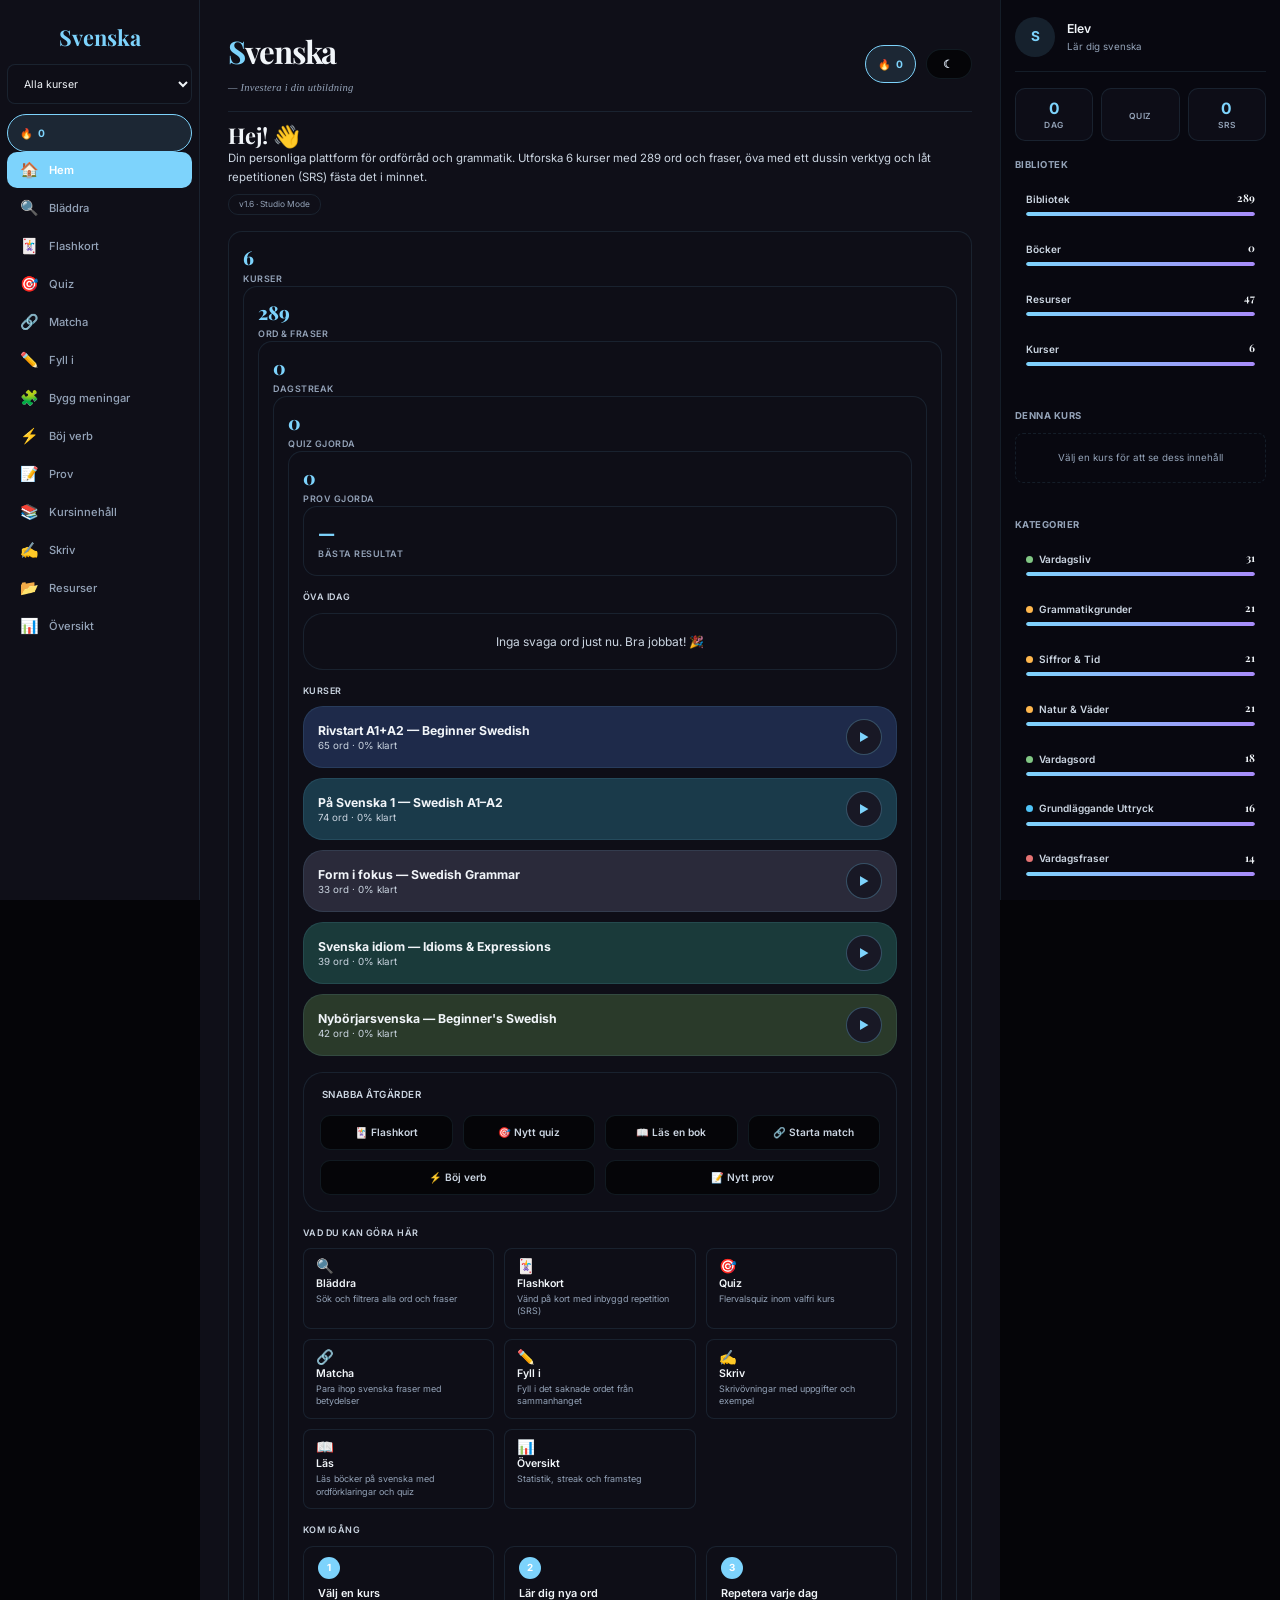
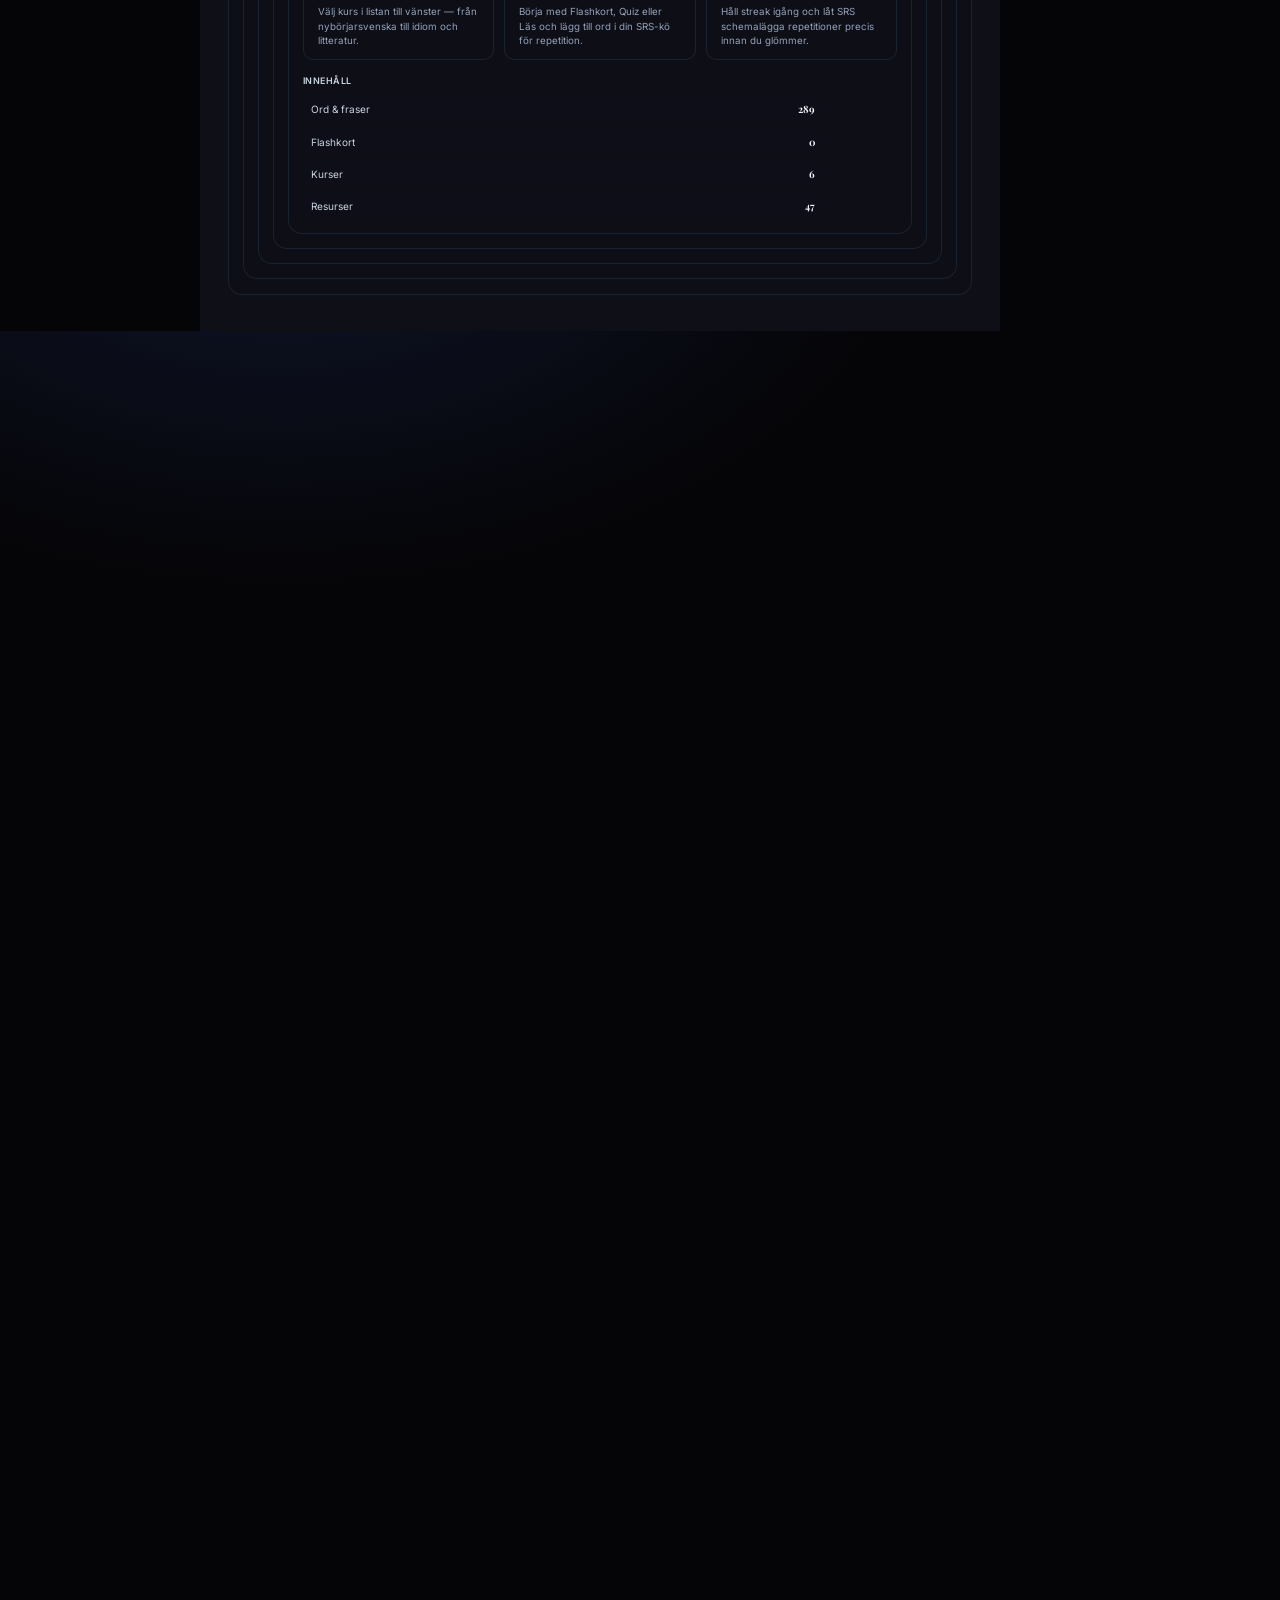
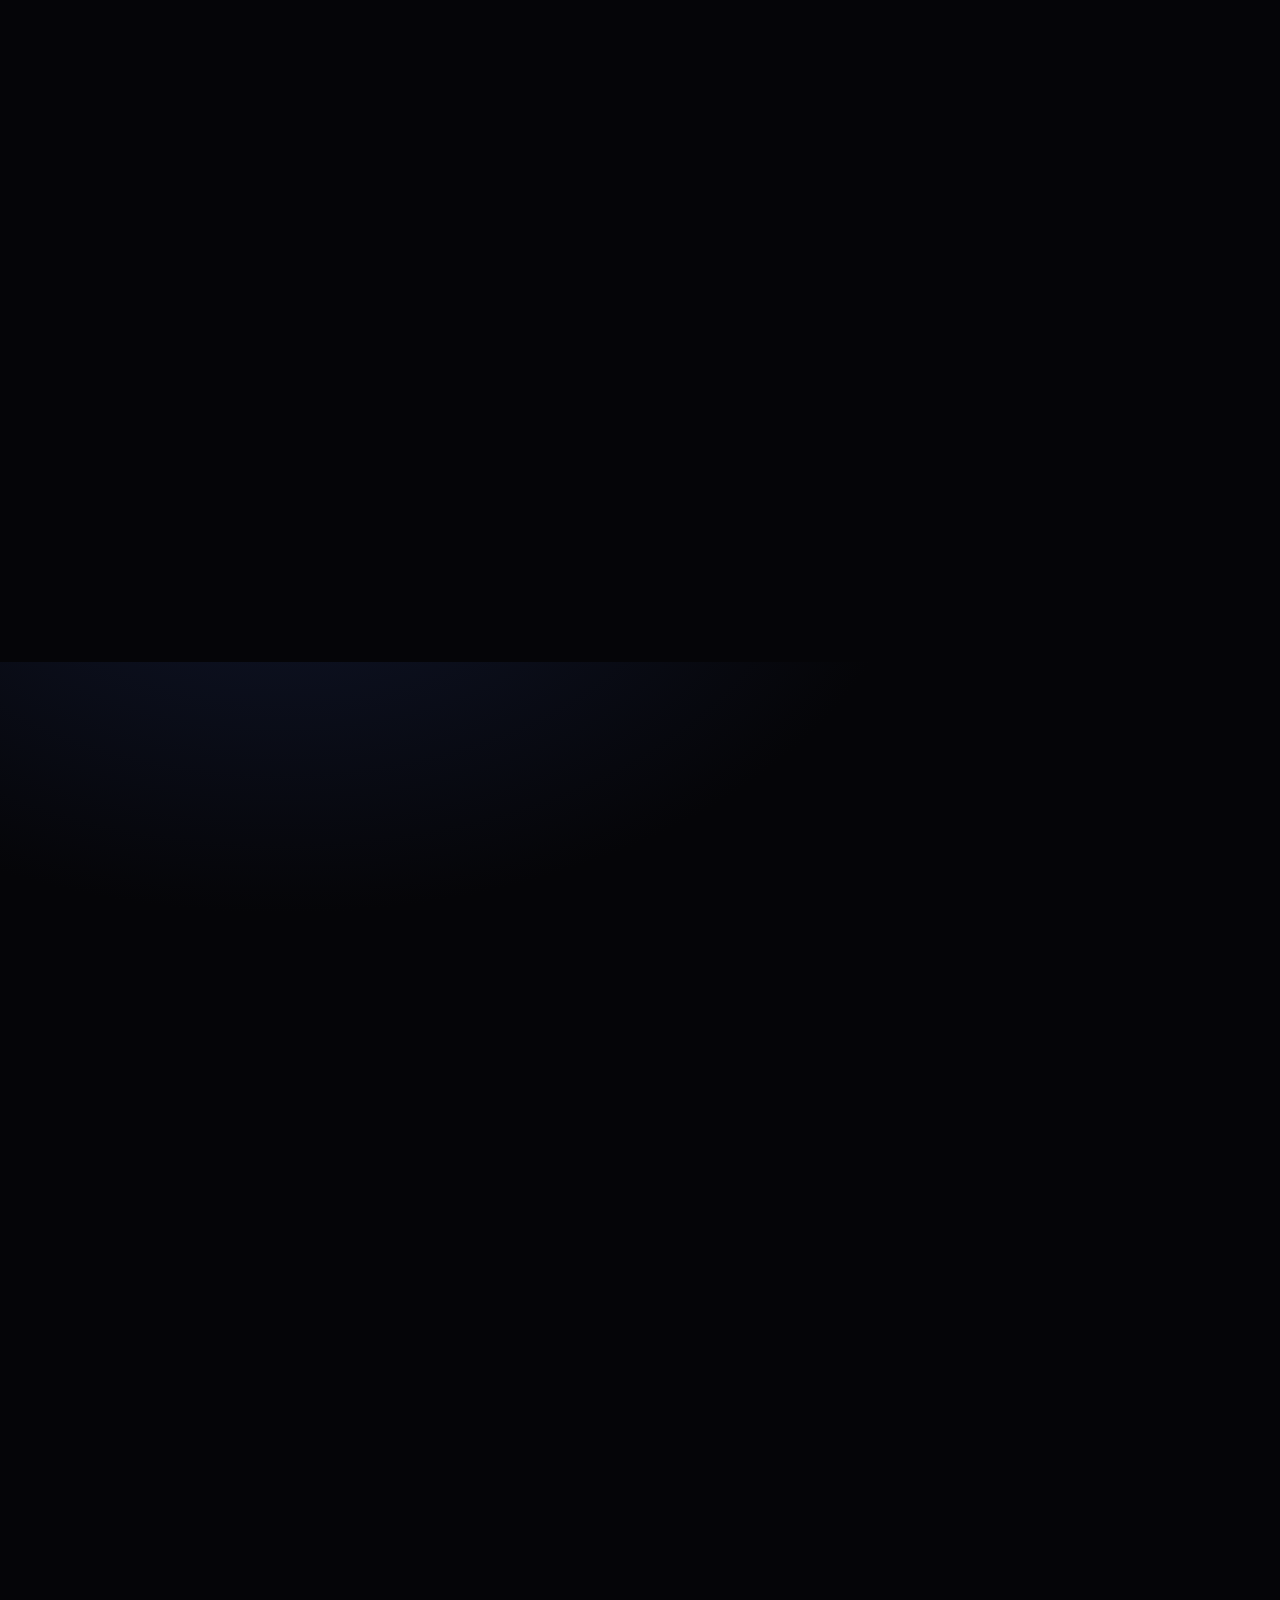
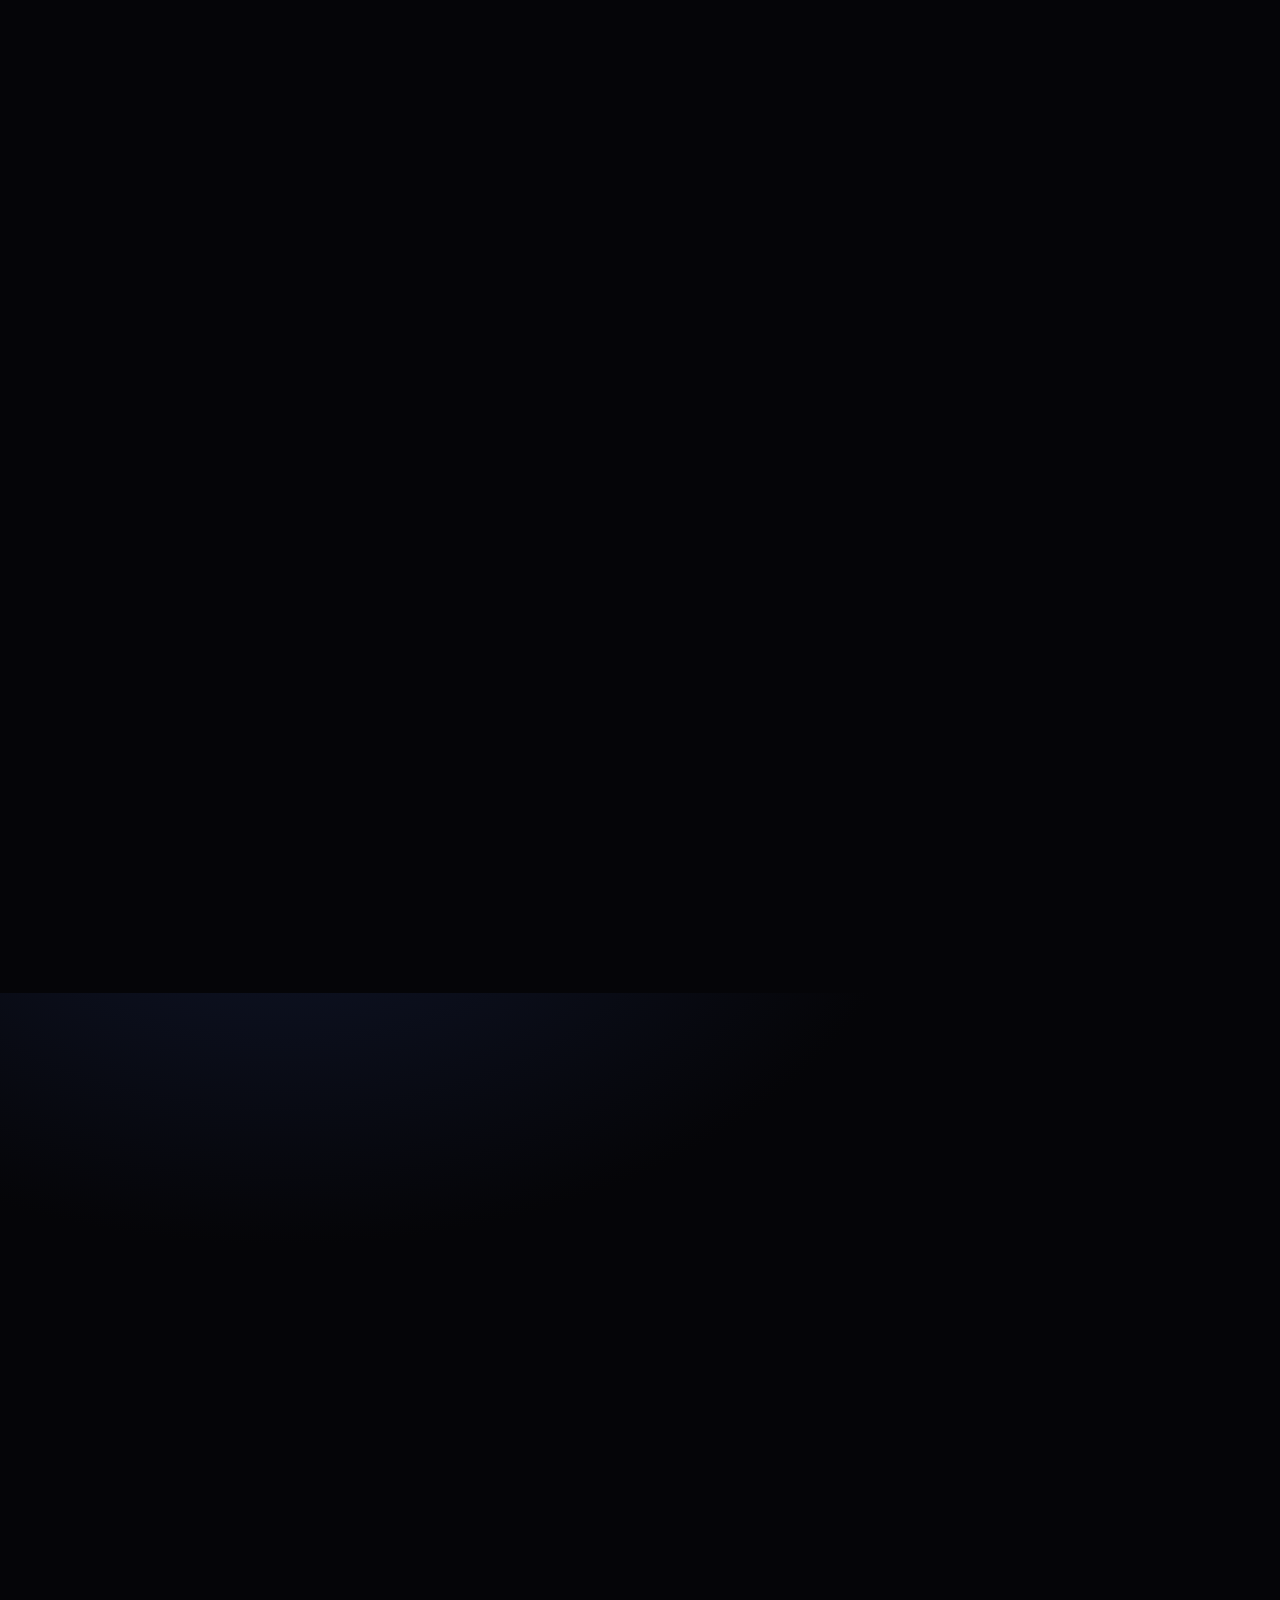
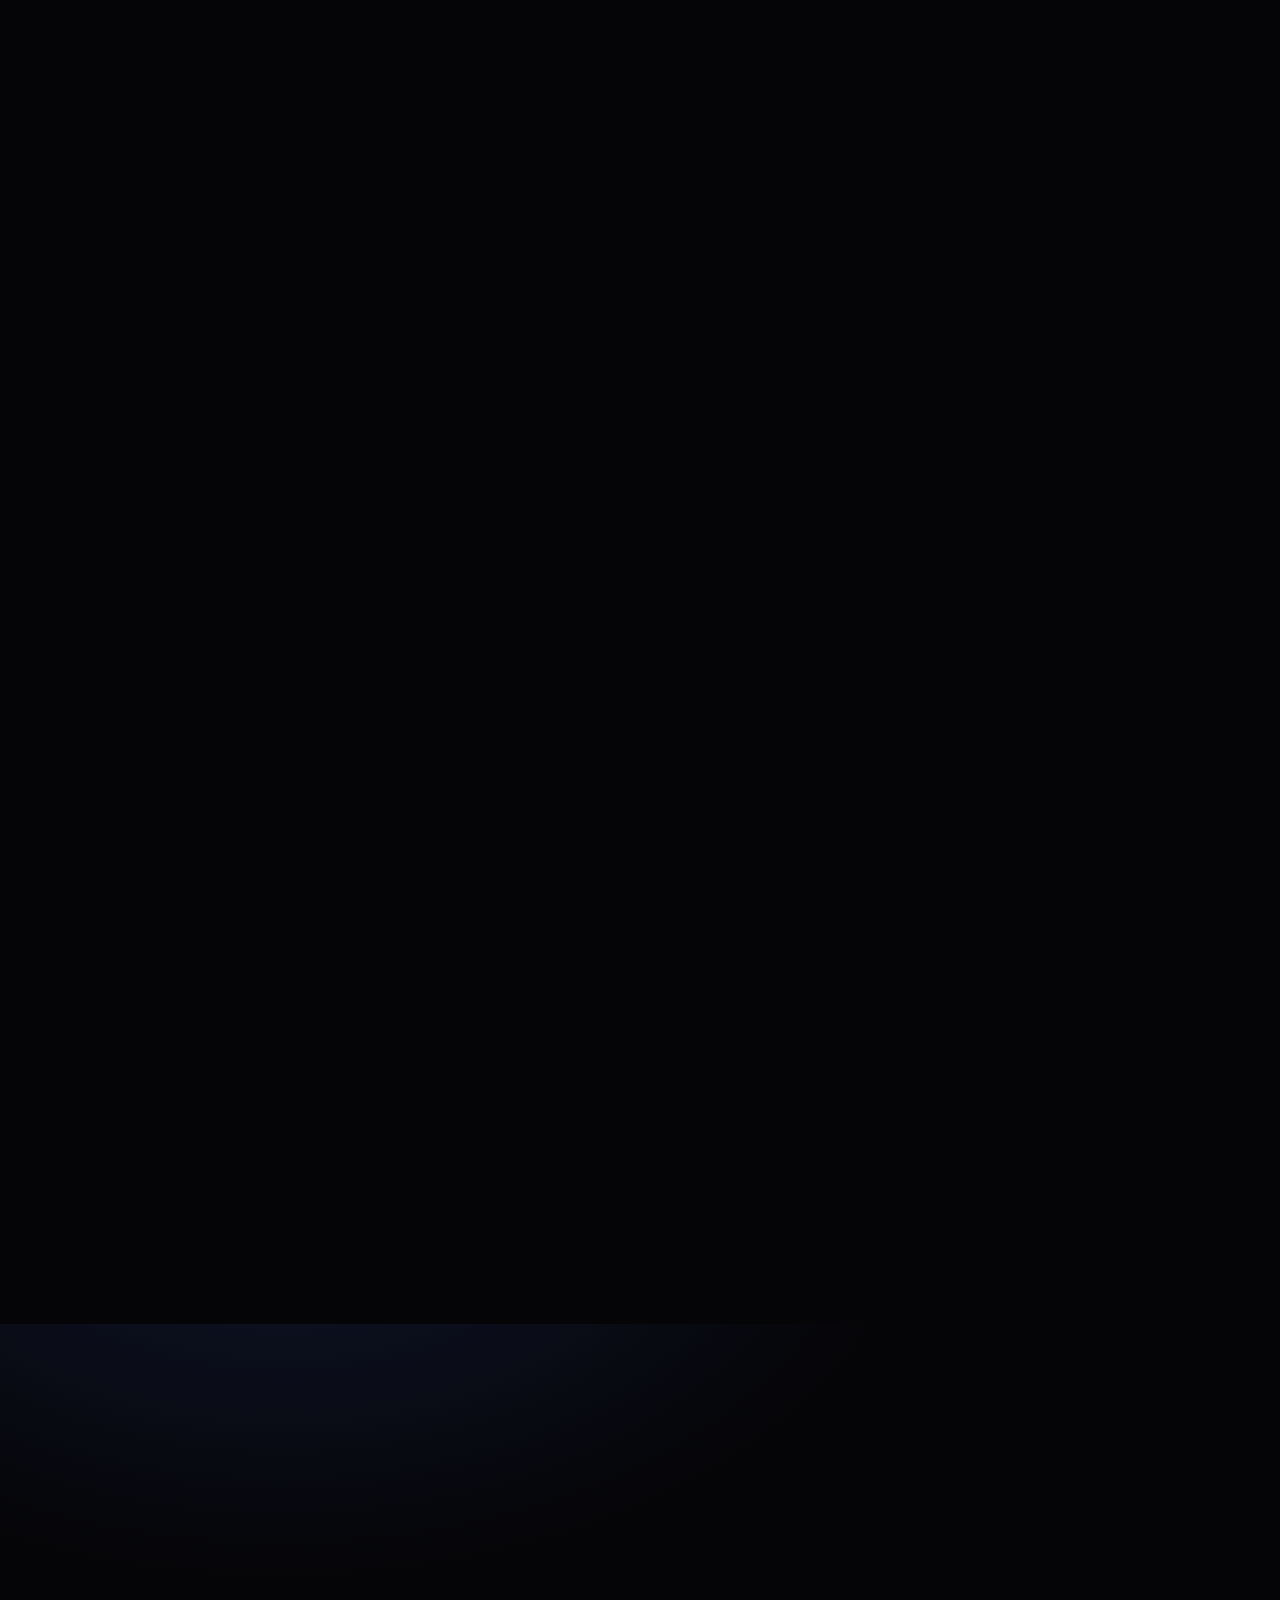
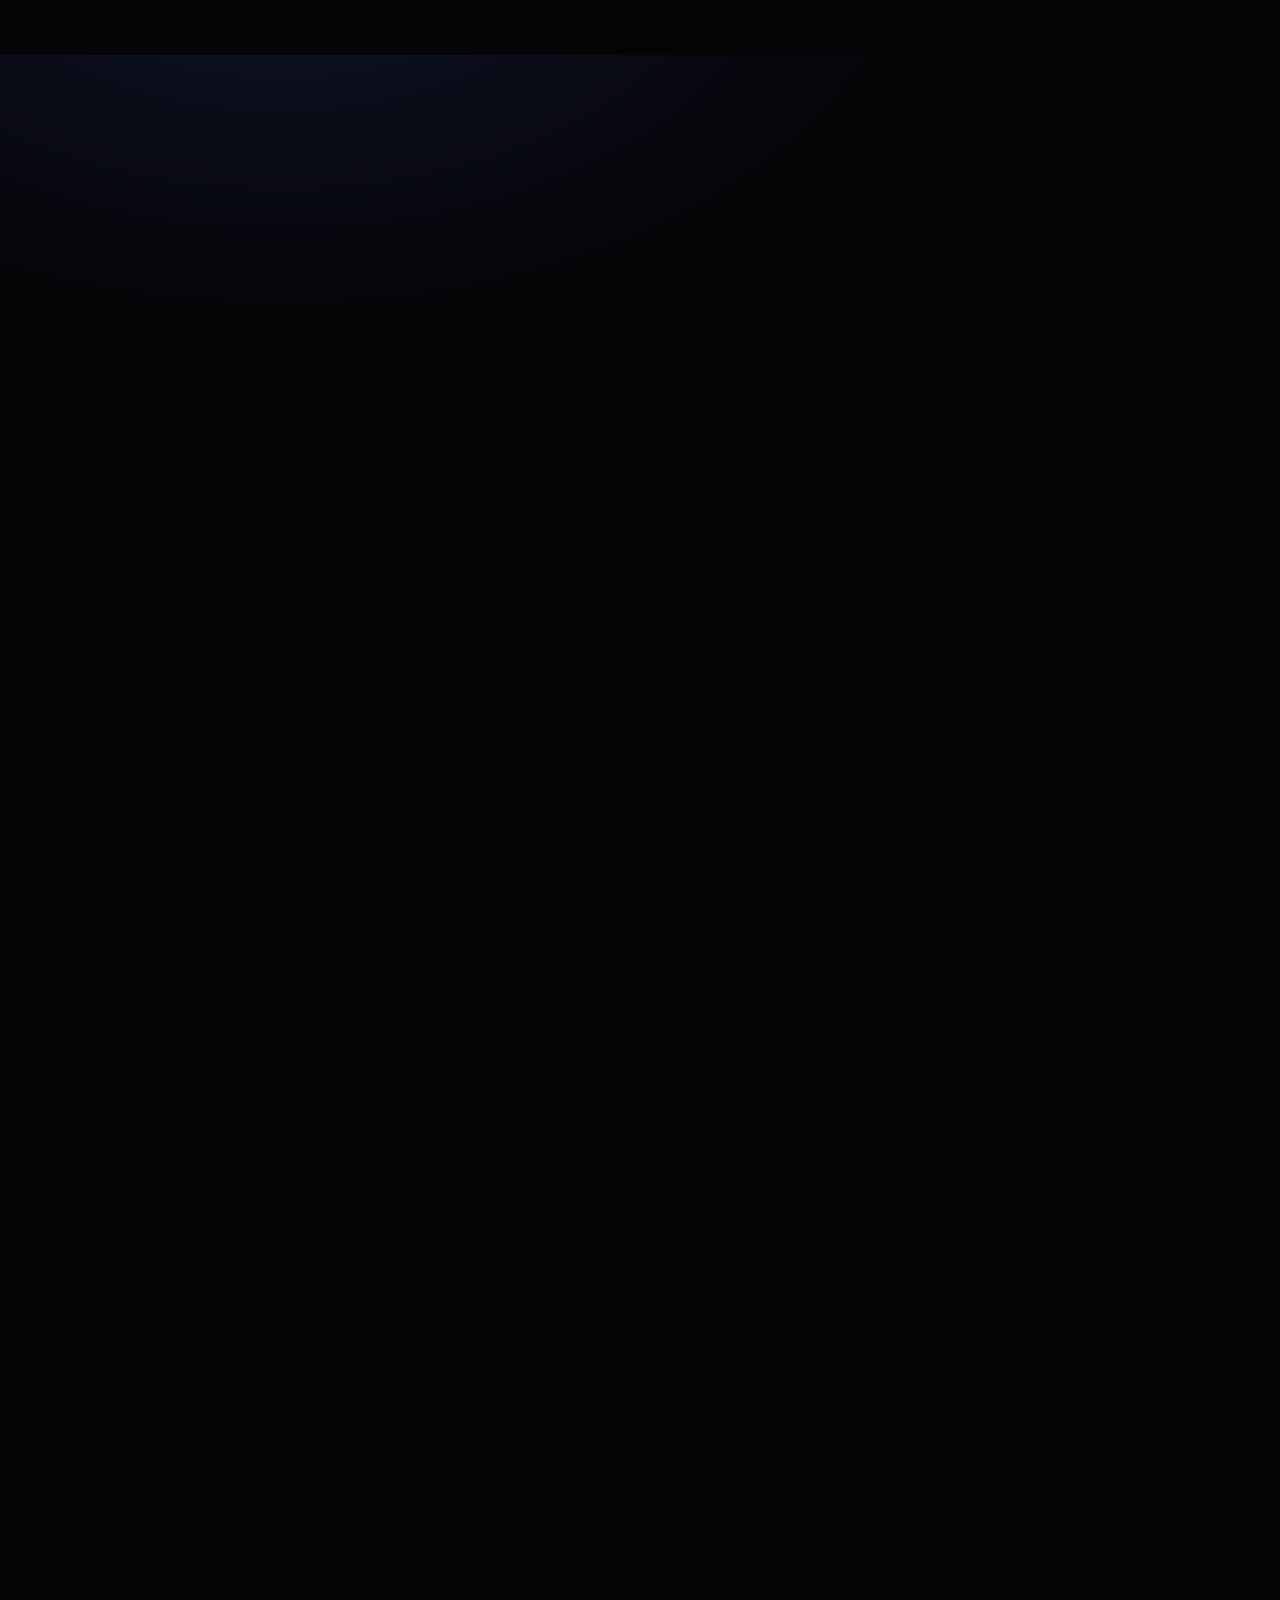
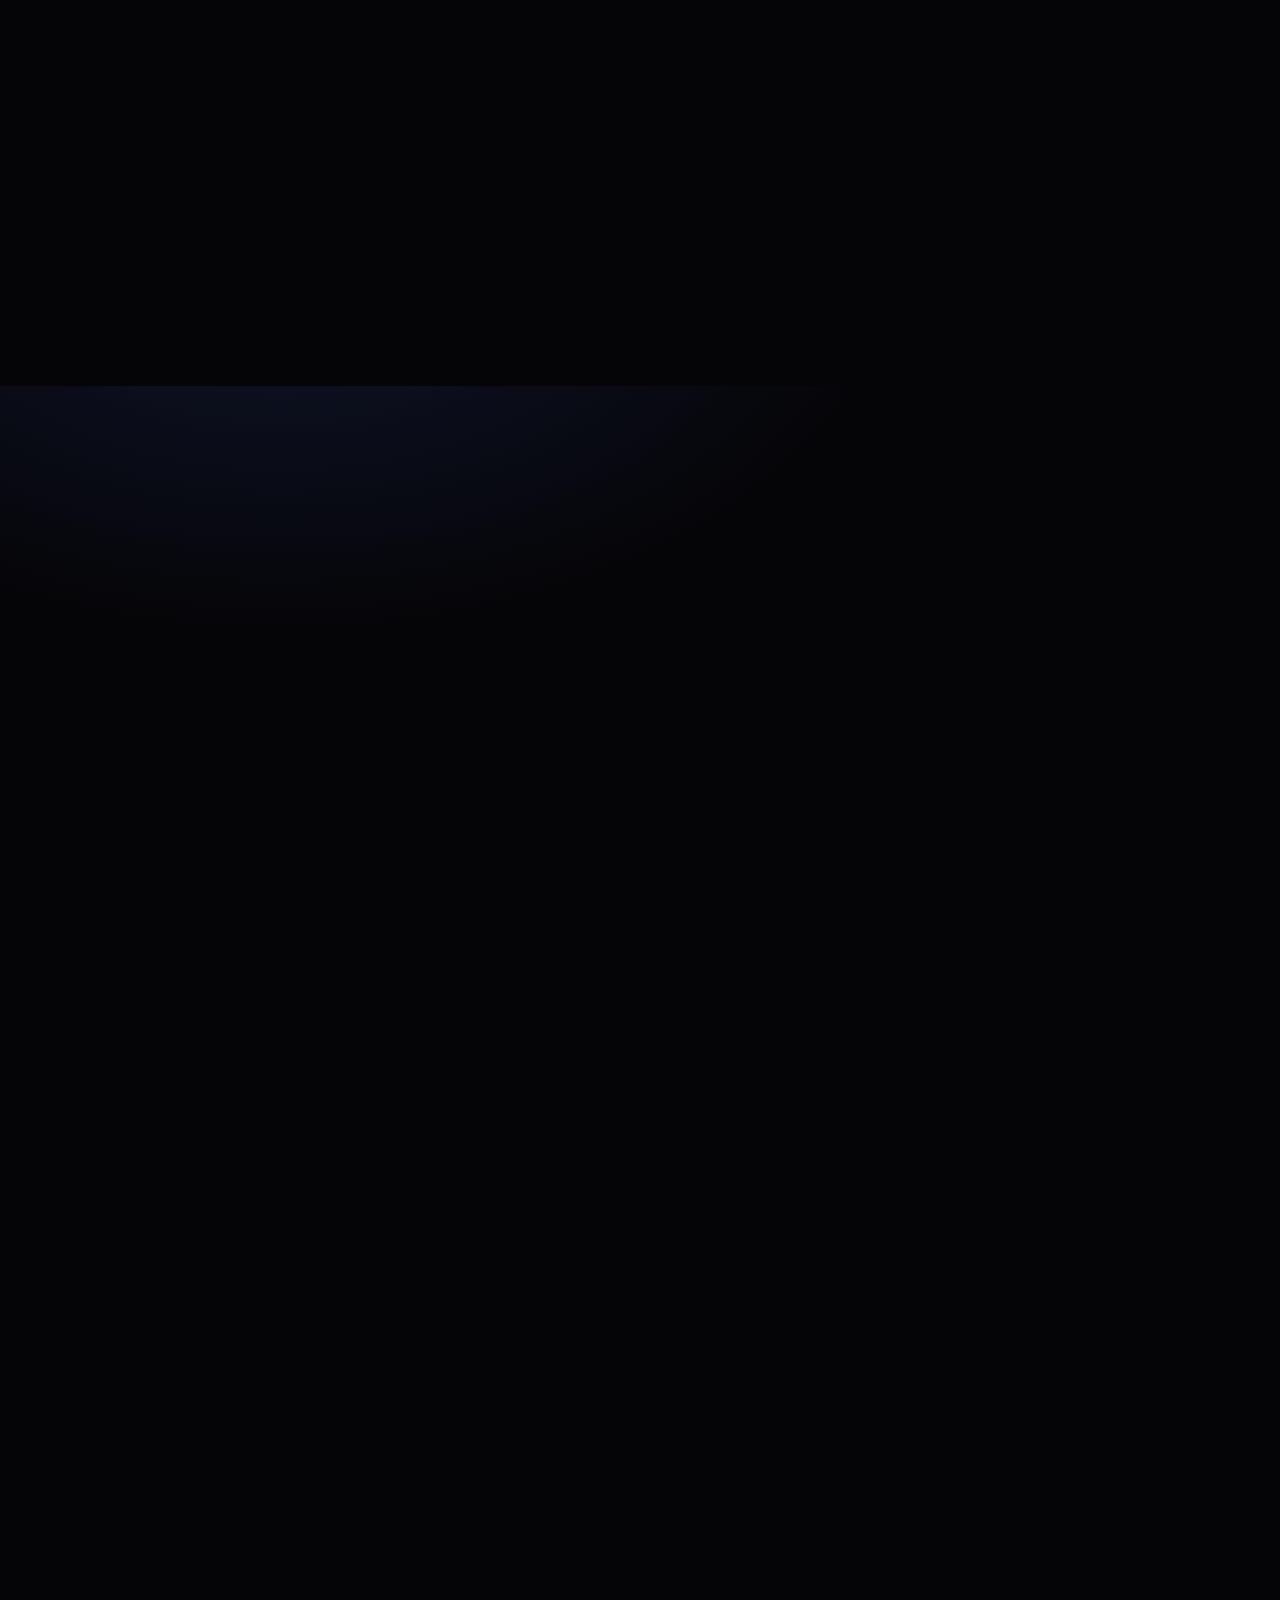
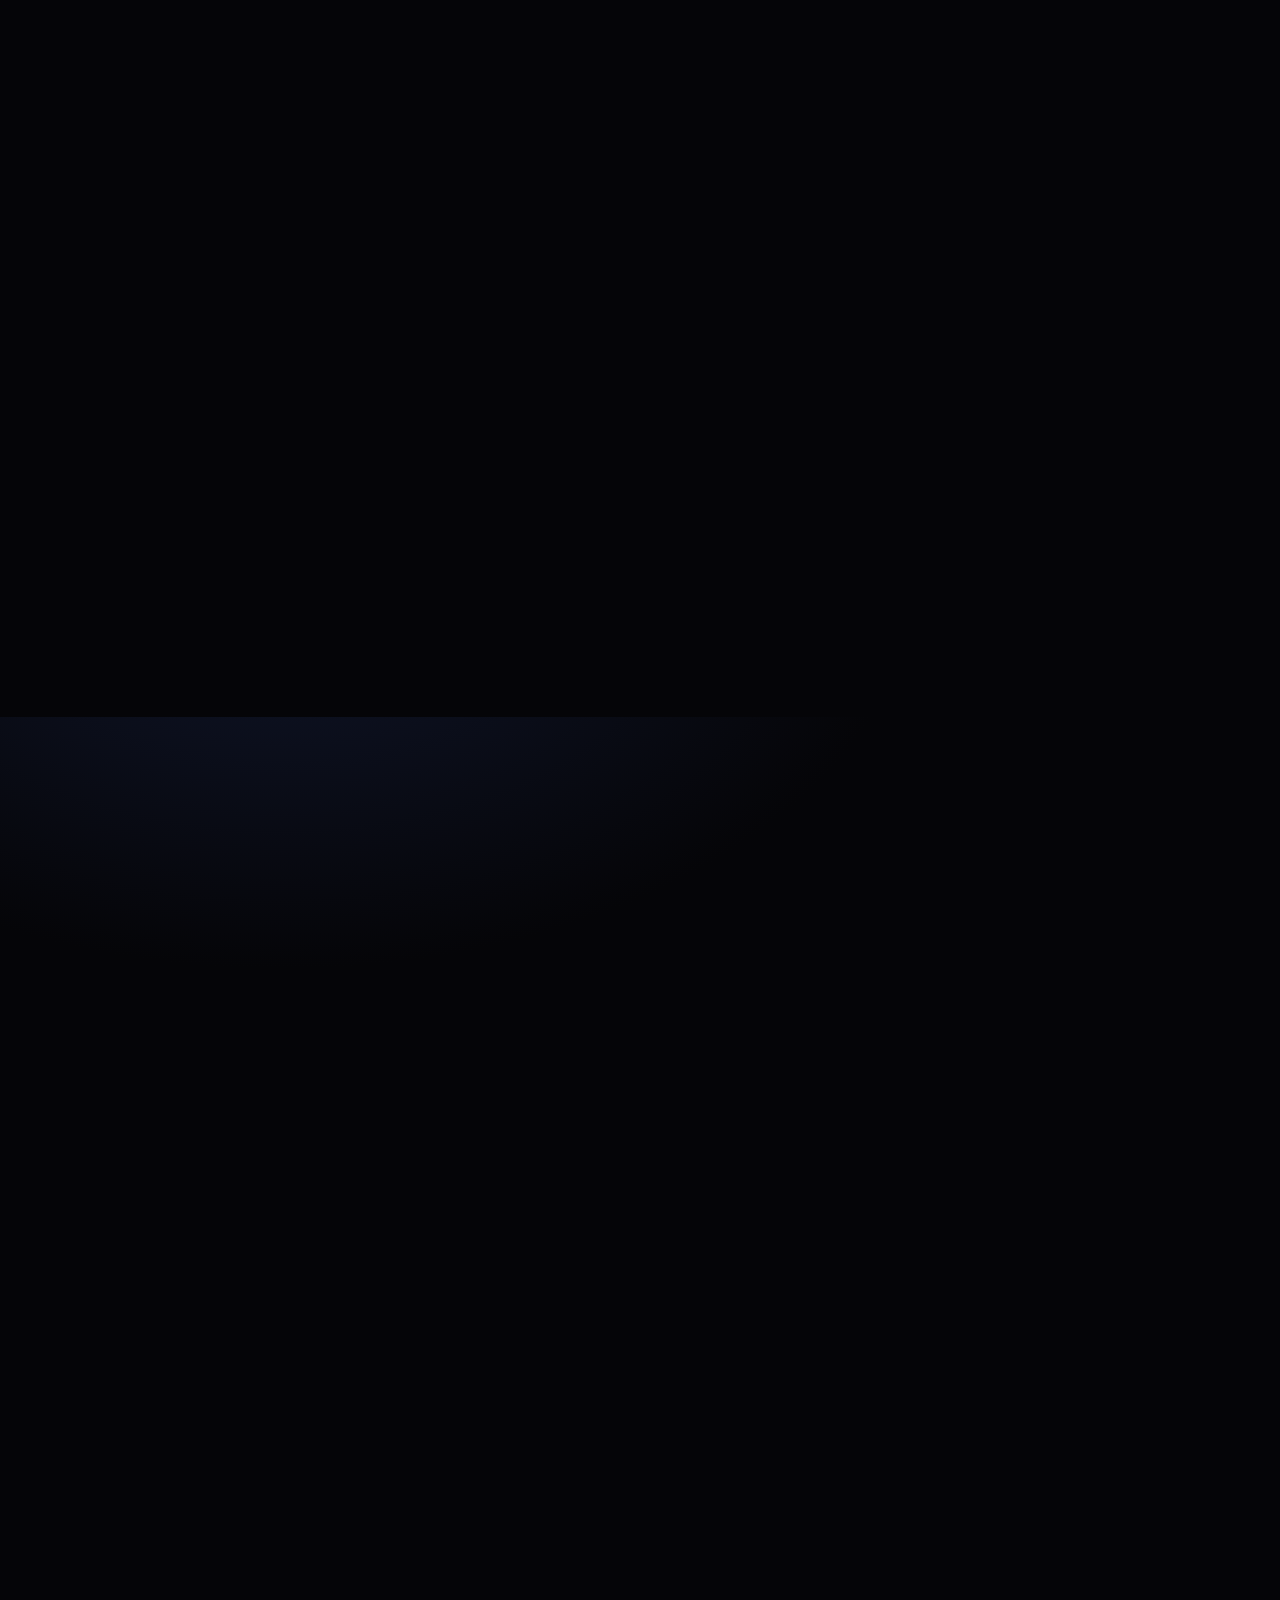
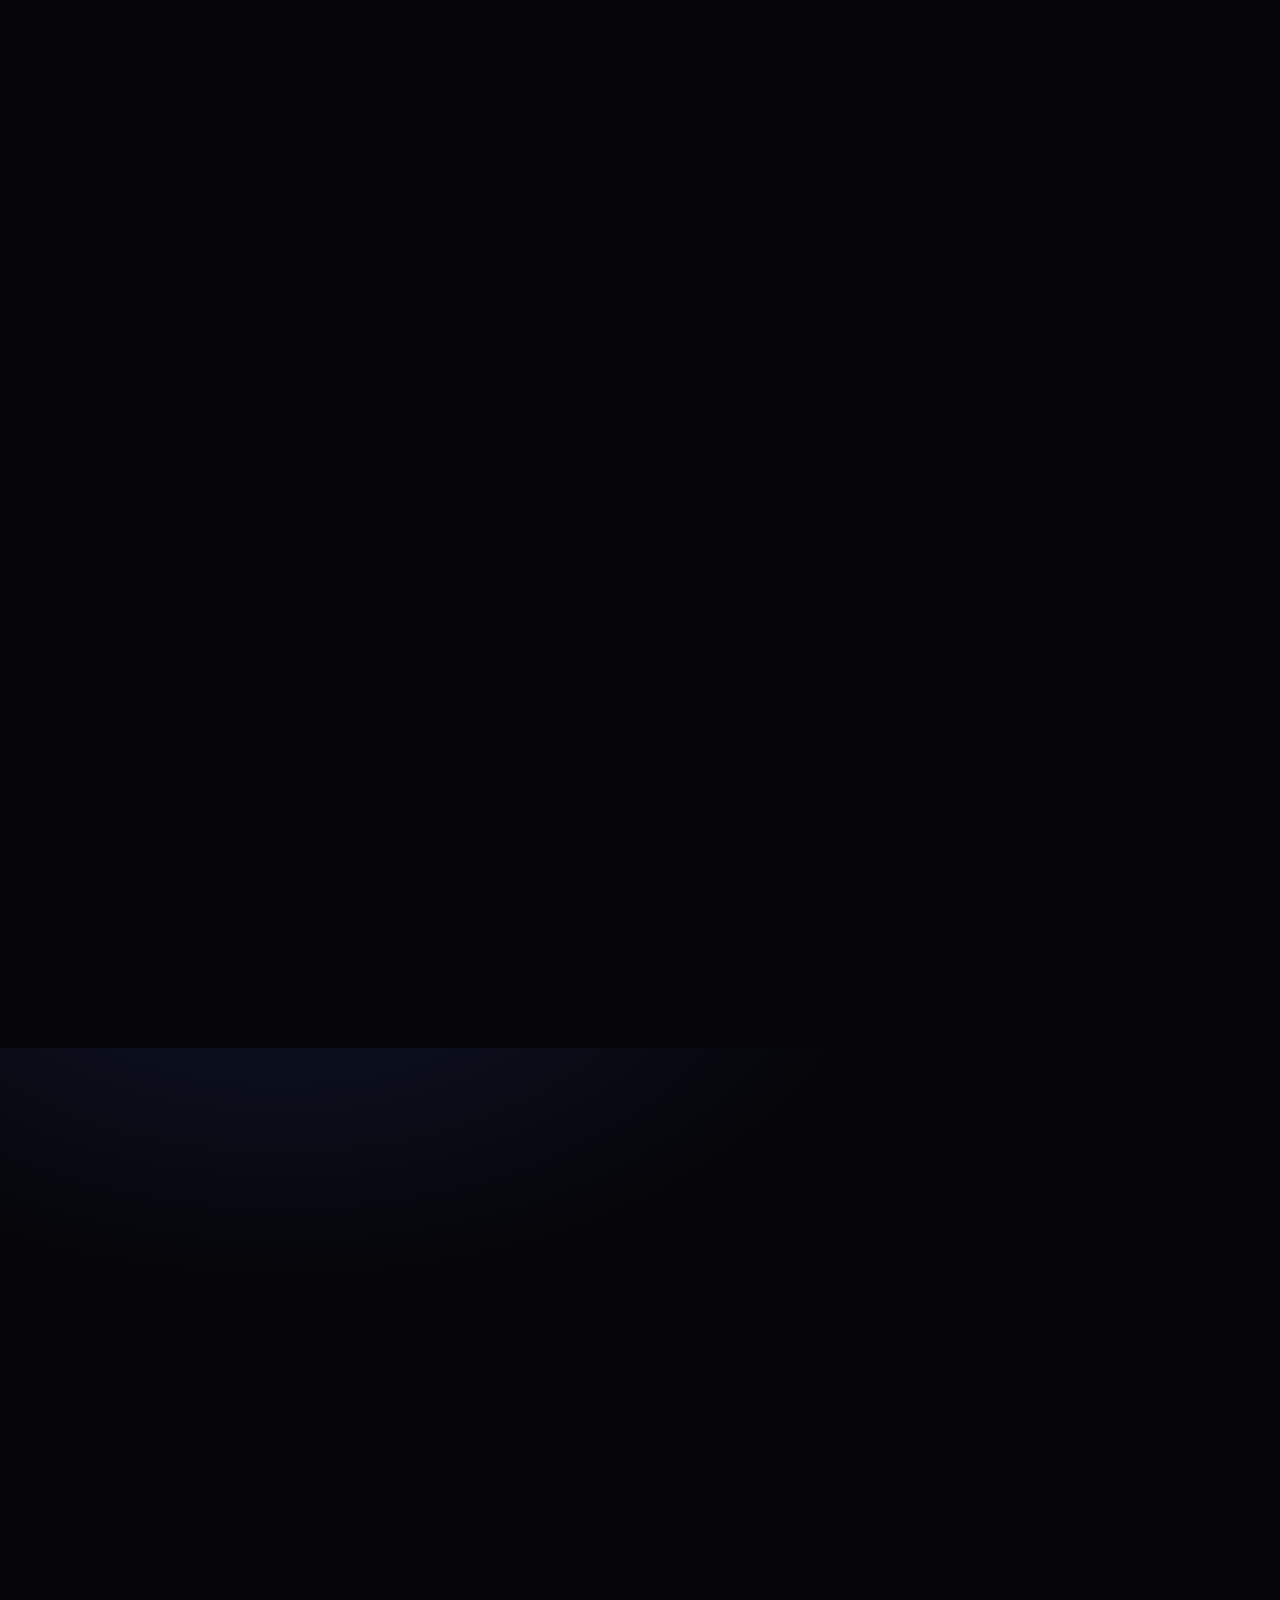
==== commit 728d6355: "feat(ui): port English-style layout, dashboard, rail + mobile more-sheet - 3-column wide dashboard (" ====
--- a/index.html
+++ b/index.html
@@ -32,6 +32,8 @@
 --text-tertiary:#94a3b8;
 --accent:#7dd3fc;
 --accent-soft:rgba(125,211,252,0.12);
+--accent-2:#a78bfa;
+--accent-2-soft:rgba(167,139,250,0.14);
 --card-bg:rgba(15,15,24,0.92);
 --card-border:rgba(125,211,252,0.10);
 --input-bg:rgba(15,15,24,0.8);
@@ -39,6 +41,7 @@
 --hover-border:rgba(125,211,252,0.30);
 --success:#4ade80;
 --error:#f87171;
+--error-bright:#f87171;
 --info:#60a5fa;
 --shadow:0 4px 24px rgba(0,0,0,0.35);
 --nav-bg:#0f0f18;
@@ -57,10 +60,8 @@
 --dash-header:rgba(125,211,252,0.06);
 --text-white:#f1f5f9;
 --glass:rgba(15,15,24,0.85);
---accent-glow:none;
---error-bright:var(--error-bright);
---accent-light:var(--accent-light);
---accent-hover:#e6a800;
+--accent-glow:0 0 18px rgba(125,211,252,0.10);
+--accent-light:#a5dcfb;
 }
 body.light-mode{
 --bg:#e2e8f0;
@@ -71,6 +72,8 @@
 --text-tertiary:#475569;
 --accent:#0369a1;
 --accent-soft:rgba(3,105,161,0.12);
+--accent-2:#7c3aed;
+--accent-2-soft:rgba(124,58,237,0.12);
 --card-bg:#ffffff;
 --card-border:rgba(0,0,0,0.16);
 --input-bg:#ffffff;
@@ -78,6 +81,7 @@
 --hover-border:rgba(3,105,161,0.45);
 --success:#15803d;
 --error:#b91c1c;
+--error-bright:#b91c1c;
 --info:#1d4ed8;
 --shadow:0 4px 24px rgba(0,0,0,0.10);
 --nav-bg:#ffffff;
@@ -91,10 +95,8 @@
 --dash-header:rgba(3,105,161,0.06);
 --text-white:#020617;
 --glass:rgba(255,255,255,0.85);
---accent-glow:none;
---error-bright:var(--error-bright);
---accent-light:var(--accent-light);
---accent-hover:#e6a800;
+--accent-glow:0 0 18px rgba(3,105,161,0.12);
+--accent-light:#1d9bd1;
 }
 html{font-size:13.6px;scroll-behavior:smooth}
 body{font-family:var(--font-ui);background:var(--bg);color:var(--text);line-height:1.6;min-height:100vh;transition:background .2s,color .2s;overflow-x:hidden;overscroll-behavior-y:none;padding-left:env(safe-area-inset-left);padding-right:env(safe-area-inset-right)}
@@ -164,20 +166,20 @@
 @keyframes confettiFall{0%{opacity:1;transform:translateY(0) rotateX(0) rotateY(0)}100%{opacity:0;transform:translateY(200px) rotateX(720deg) rotateY(360deg)}}
 @keyframes shake{0%,100%{transform:translateX(0)}20%{transform:translateX(-6px)}40%{transform:translateX(6px)}60%{transform:translateX(-4px)}80%{transform:translateX(4px)}}
 @keyframes accentPulse{0%,100%{box-shadow:0 0 0 rgba(125,211,252,0)}50%{box-shadow:0 0 12px rgba(125,211,252,0.3),0 0 28px rgba(125,211,252,0.1)}}
-.search-box{width:100%;padding:11px 16px;border-radius:12px;border:1px solid var(--border);background:var(--input-bg);color:var(--text-primary);font-size:0.88rem;outline:none;margin-bottom:14px;font-family:var(--font-ui)}
+.search-box{width:100%;padding:11px 16px;border-radius:12px;border:1px solid var(--border);background:var(--input-bg);color:var(--text);font-size:0.88rem;outline:none;margin-bottom:14px;font-family:var(--font-ui)}
 .search-box:focus{border-color:var(--accent);box-shadow:0 0 16px rgba(125,211,252,0.08)}
 .search-box::placeholder{color:var(--text-tertiary)}
 .filter-row{display:flex;gap:6px;margin-bottom:14px;flex-wrap:wrap}
 .filter-btn{padding:5px 14px;border-radius:20px;border:1px solid var(--border);background:transparent;color:var(--text-secondary);font-size:0.75rem;cursor:pointer;font-family:var(--font-ui)}
-.filter-btn:hover{border-color:var(--hover-border);color:var(--text-primary)}
+.filter-btn:hover{border-color:var(--hover-border);color:var(--text)}
 .filter-btn.active{background:var(--accent-soft);border-color:var(--accent);color:var(--accent);font-weight:700}
 .difficulty-bar{display:flex;gap:4px;margin-bottom:10px;justify-content:center}
 .diff-btn{padding:4px 14px;border-radius:20px;border:1px solid var(--border);background:transparent;color:var(--text-secondary);font-size:0.72rem;cursor:pointer;font-family:var(--font-ui);transition:all .2s}
-.diff-btn:hover{border-color:var(--hover-border);color:var(--text-primary)}
+.diff-btn:hover{border-color:var(--hover-border);color:var(--text)}
 .diff-btn.active{background:var(--accent);color:#fff;border-color:var(--accent);font-weight:600}
 .exam-count-bar{display:flex;gap:4px;justify-content:center;margin-bottom:4px}
 .exam-count-btn{padding:6px 18px;border-radius:20px;border:1px solid var(--border);background:transparent;color:var(--text-secondary);font-size:0.78rem;cursor:pointer;font-family:var(--font-ui);transition:all .2s}
-.exam-count-btn:hover{border-color:var(--hover-border);color:var(--text-primary)}
+.exam-count-btn:hover{border-color:var(--hover-border);color:var(--text)}
 .exam-count-btn.active{background:var(--accent);color:#fff;border-color:var(--accent);font-weight:600}
 .count-label{font-size:0.78rem;color:var(--text-secondary);margin-bottom:10px}
 .card-grid{display:grid;grid-template-columns:1fr 1fr;gap:10px}
@@ -202,7 +204,7 @@
 .vocab-card:hover{transform:translateY(-3px);border-color:var(--hover-border);box-shadow:0 0 30px rgba(125,211,252,0.3),0 0 70px rgba(125,211,252,0.15)}
 .vocab-card .phrase{font-size:0.95rem;font-weight:700;color:var(--text-white);margin-bottom:4px}
 .vocab-card .cat-tag{display:inline-block;font-size:0.65rem;padding:2px 8px;border-radius:10px;font-weight:600;margin-bottom:6px}
-.vocab-card .meaning{font-size:0.82rem;line-height:1.4;color:var(--text-primary);margin-bottom:4px}
+.vocab-card .meaning{font-size:0.82rem;line-height:1.4;color:var(--text);margin-bottom:4px}
 .vocab-card .translation{font-size:0.85rem;color:var(--accent);font-weight:500}
 .vocab-card .translation-wrap{display:none;margin-top:6px}
 .vocab-card .translation-wrap.show{display:block}
@@ -214,7 +216,7 @@
 .tab-placeholder .placeholder-icon{font-size:3rem;margin-bottom:14px}
 .tab-placeholder p{font-size:0.95rem;max-width:400px;margin:0 auto;line-height:1.5}
 .flash-controls{display:flex;gap:10px;align-items:center;margin-bottom:14px;flex-wrap:wrap}
-.flash-controls select{padding:8px 12px;border-radius:8px;border:1px solid var(--border);background:var(--card-bg);backdrop-filter:blur(4px);-webkit-backdrop-filter:blur(4px);color:var(--text-primary);font-size:0.82rem;outline:none;cursor:pointer}
+.flash-controls select{padding:8px 12px;border-radius:8px;border:1px solid var(--border);background:var(--card-bg);backdrop-filter:blur(4px);-webkit-backdrop-filter:blur(4px);color:var(--text);font-size:0.82rem;outline:none;cursor:pointer}
 .flash-progress{width:100%;display:flex;justify-content:space-between;align-items:center;margin-bottom:12px;font-size:0.78rem;color:var(--text-secondary)}
 .flash-progress .bar-wrap{flex:1;height:10px;background:var(--card-bg);border-radius:5px;margin:0 12px;overflow:hidden}
 .flash-progress .bar-fill{height:100%;background:var(--accent);border-radius:5px;transition:width .3s}
@@ -225,12 +227,12 @@
 .flash-back{transform:rotateY(180deg)}
 .flash-front .phrase{font-size:1.5rem;font-weight:700;color:var(--text-white);margin-bottom:8px}
 .flash-front .cat-tag{display:inline-block;font-size:0.7rem;padding:3px 10px;border-radius:10px;font-weight:600;margin-bottom:8px}
-.flash-front .meaning{font-size:0.95rem;color:var(--text-primary)}
+.flash-front .meaning{font-size:0.95rem;color:var(--text)}
 .flash-back .phrase{font-size:1.3rem;font-weight:700;color:var(--accent);margin-bottom:10px}
 .flash-back .translation{font-size:1rem;color:var(--text-white);font-weight:500}
 .flash-hint{font-size:0.75rem;color:var(--text-tertiary);margin-top:12px;text-align:center}
 .flash-nav{display:flex;gap:12px;margin-top:16px;justify-content:center}
-.flash-nav button{padding:10px 28px;border:1px solid var(--border);border-radius:10px;background:var(--card-bg);backdrop-filter:blur(4px);-webkit-backdrop-filter:blur(4px);color:var(--text-primary);cursor:pointer;transition:all .25s;font-size:0.85rem}
+.flash-nav button{padding:10px 28px;border:1px solid var(--border);border-radius:10px;background:var(--card-bg);backdrop-filter:blur(4px);-webkit-backdrop-filter:blur(4px);color:var(--text);cursor:pointer;transition:all .25s;font-size:0.85rem}
 .flash-nav button:hover:not(:disabled){border-color:var(--hover-border)}
 .flash-nav button:disabled{opacity:.3;cursor:default}
 .flash-nav .shuffle-btn{background:var(--accent);color:#0a0a14;border-color:var(--accent);font-weight:700}
@@ -253,7 +255,7 @@
 .mic-feedback.correct{color:var(--accent)}
 .mic-feedback.wrong{color:var(--error-bright)}
 .quiz-controls{display:flex;gap:10px;align-items:center;margin-bottom:14px;flex-wrap:wrap}
-.quiz-controls select{padding:8px 12px;border-radius:8px;border:1px solid var(--border);background:var(--card-bg);backdrop-filter:blur(4px);-webkit-backdrop-filter:blur(4px);color:var(--text-primary);font-size:0.82rem;outline:none;cursor:pointer}
+.quiz-controls select{padding:8px 12px;border-radius:8px;border:1px solid var(--border);background:var(--card-bg);backdrop-filter:blur(4px);-webkit-backdrop-filter:blur(4px);color:var(--text);font-size:0.82rem;outline:none;cursor:pointer}
 .quiz-trans-btn{padding:8px 16px;border-radius:8px;border:1px solid var(--border);background:var(--card-bg);color:var(--text-secondary);font-size:0.78rem;cursor:pointer;margin-left:auto;transition:all .2s}
 .quiz-trans-btn.active{background:rgba(79,195,247,0.1);border-color:#4fc3f7;color:#4fc3f7}
 .quiz-progress{height:4px;background:var(--card-bg);border-radius:2px;margin-bottom:16px;overflow:hidden}
@@ -262,7 +264,7 @@
 .quiz-question .q-label{font-size:0.75rem;color:var(--text-secondary);margin-bottom:6px}
 .quiz-question .q-phrase{font-size:1.3rem;font-weight:700;color:var(--text-white)}
 .quiz-options{display:flex;flex-direction:column;gap:8px;max-width:640px;margin:0 auto}
-.quiz-opt{padding:12px 15px;border-radius:12px;border:1px solid var(--border);background:var(--card-bg);backdrop-filter:blur(8px);-webkit-backdrop-filter:blur(8px);font-size:0.9rem;cursor:pointer;text-align:left;border-left:3px solid rgba(125,211,252,0.2);transition:all .2s;color:var(--text-primary);touch-action:manipulation}
+.quiz-opt{padding:12px 15px;border-radius:12px;border:1px solid var(--border);background:var(--card-bg);backdrop-filter:blur(8px);-webkit-backdrop-filter:blur(8px);font-size:0.9rem;cursor:pointer;text-align:left;border-left:3px solid rgba(125,211,252,0.2);transition:all .2s;color:var(--text);touch-action:manipulation}
 .quiz-opt:hover:not(:disabled){transform:translateY(-2px);border-color:var(--hover-border);box-shadow:var(--accent-glow)}
 .quiz-opt .opt-letter{display:inline-block;width:24px;height:24px;line-height:24px;text-align:center;border-radius:6px;background:var(--accent-soft);color:var(--accent);font-weight:700;margin-right:12px;font-size:0.8rem}
 .quiz-opt.correct{border-color:var(--accent);background:rgba(125,211,252,0.1);color:var(--accent-light)}
@@ -290,7 +292,7 @@
 .cloze-feedback.correct{color:var(--accent)}
 .cloze-feedback.wrong{color:var(--error-bright)}
 .match-controls{display:flex;gap:10px;align-items:center;margin-bottom:14px;flex-wrap:wrap}
-.match-controls select{padding:8px 12px;border-radius:8px;border:1px solid var(--border);background:var(--card-bg);backdrop-filter:blur(4px);-webkit-backdrop-filter:blur(4px);color:var(--text-primary);font-size:0.82rem;outline:none;cursor:pointer}
+.match-controls select{padding:8px 12px;border-radius:8px;border:1px solid var(--border);background:var(--card-bg);backdrop-filter:blur(4px);-webkit-backdrop-filter:blur(4px);color:var(--text);font-size:0.82rem;outline:none;cursor:pointer}
 .match-grid{display:grid;grid-template-columns:1fr 1fr;gap:40px;max-width:700px;margin:28px auto 0}
 .match-col{display:flex;flex-direction:column;gap:6px}
 .match-col h3{font-size:1.05rem;color:var(--text-secondary);text-align:center;margin-bottom:8px}
@@ -322,7 +324,7 @@
 .dash-metric .lbl{font-size:0.62rem;color:var(--text-secondary);text-transform:uppercase}
 .dash-course-status{font-size:0.65rem;font-weight:600;padding:2px 10px;border-radius:10px;color:#fff;text-transform:uppercase;white-space:nowrap}
 .dash-reset-btn{margin-top:10px;padding:8px 18px;border:1px solid var(--border);border-radius:6px;background:transparent;color:var(--text-secondary);font-size:0.75rem;cursor:pointer;transition:all .2s}
-.dash-reset-btn:hover{border-color:var(--hover-border);color:var(--text-primary)}
+.dash-reset-btn:hover{border-color:var(--hover-border);color:var(--text)}
 .dash-actions{display:flex;gap:10px;flex-wrap:wrap;margin-top:12px}
 
 /* ===== HOME ===== */
@@ -353,7 +355,7 @@
 
 /* ===== WRITE TAB ===== */
 .write-controls{display:flex;gap:10px;align-items:center;margin-bottom:14px;flex-wrap:wrap}
-.write-controls select{padding:8px 12px;border-radius:8px;border:1px solid var(--border);background:var(--card-bg);color:var(--text-primary);font-size:0.82rem;outline:none;cursor:pointer}
+.write-controls select{padding:8px 12px;border-radius:8px;border:1px solid var(--border);background:var(--card-bg);color:var(--text);font-size:0.82rem;outline:none;cursor:pointer}
 .write-prompt-card{background:var(--card-bg);border-radius:12px;border:1px solid var(--border);padding:20px;margin-bottom:16px;box-shadow:var(--accent-glow)}
 .write-prompt-header{font-size:0.7rem;text-transform:uppercase;color:var(--text-tertiary);margin-bottom:8px}
 .write-prompt-sv{font-size:1rem;font-weight:600;color:var(--text-white);margin-bottom:8px;line-height:1.5}
@@ -387,7 +389,7 @@
 .sp-progress-bar{height:4px;background:var(--card-bg);border-radius:2px;margin:10px 0;overflow:hidden}
 .sp-progress-fill{height:100%;background:var(--accent);border-radius:2px;transition:width .4s}
 .concept-controls{display:flex;gap:10px;align-items:center;margin-bottom:16px;flex-wrap:wrap}
-.concept-select,.exam-select{padding:8px 12px;border-radius:8px;border:1px solid var(--border);background:var(--card-bg);color:var(--text-primary);font-size:0.85rem;outline:none;flex:1;max-width:450px;cursor:pointer}
+.concept-select,.exam-select{padding:8px 12px;border-radius:8px;border:1px solid var(--border);background:var(--card-bg);color:var(--text);font-size:0.85rem;outline:none;flex:1;max-width:450px;cursor:pointer}
 .concept-card{margin-bottom:16px;animation:fadeIn .3s}
 .concept-header{text-align:center;background:var(--glass);backdrop-filter:blur(12px);-webkit-backdrop-filter:blur(12px);border:1px solid var(--border);border-radius:16px;padding:24px 24px 20px;animation:amberPulse 3s ease-in-out infinite;margin-bottom:4px}
 .concept-header h2{font-size:1.15rem;font-weight:700;color:var(--text-white)}
@@ -482,7 +484,7 @@
 .word-tile.hint-correct{border-color:var(--accent);background:rgba(125,211,252,0.1);opacity:0.8;pointer-events:none}
 .word-tile.empty-slot{border-style:dashed;opacity:0.4;cursor:default;pointer-events:none;min-width:40px;text-align:center}
 .unscramble-actions{display:flex;gap:10px;justify-content:center;margin-top:16px}
-.unscramble-actions .secondary{border:1px solid var(--border);background:transparent;color:var(--text-primary)}
+.unscramble-actions .secondary{border:1px solid var(--border);background:transparent;color:var(--text)}
 .unscramble-actions .secondary:hover{background:var(--card-bg)}
 .unscramble-feedback{text-align:center;font-size:15px;min-height:24px;margin-top:12px;font-weight:600}
 .unscramble-feedback.correct{color:var(--accent)}
@@ -543,6 +545,157 @@
 
 /* ===== iOS APP-EXPERIENCE: touch targets, radius, motion ===== */
 input,textarea{-webkit-user-select:auto;user-select:auto}
+@keyframes cardIn{from{opacity:0;transform:translateY(14px) scale(0.97)}to{opacity:1;transform:translateY(0) scale(1)}}
+@keyframes pulseGrow{0%,100%{transform:scale(1)}50%{transform:scale(1.06)}}
+@keyframes barGrow{from{width:0}to{width:var(--w,100%)}}
+/* ===== ENGLISH-STYLE HERITAGE OVERRIDES (sky-blue theme) ===== */
+.main-header{display:flex;align-items:center;justify-content:space-between;flex-wrap:wrap;text-align:left;padding:6px 0 14px;margin-bottom:10px;border-bottom:1px solid var(--border)}
+.main-header .header-content h1{font-size:2rem}
+.main-header .header-subtitle{margin-top:6px;font-size:0.84rem;color:var(--text-tertiary)}
+.main{max-width:1360px}
+.brand{font-size:2.3rem;font-weight:700;color:var(--text);font-family:var(--font-serif);letter-spacing:-0.04em;line-height:1.1;cursor:pointer;display:inline-block;padding:4px 6px 4px 0}
+.brand .accent{color:var(--accent)}
+.brand-sub{font-family:var(--font-serif);font-size:0.78rem;font-style:italic;color:var(--text-tertiary);margin-top:8px;letter-spacing:0.02em}
+.main-controls{display:flex;align-items:center;gap:10px}
+.streak-pill{display:inline-flex;align-items:center;gap:5px;background:var(--accent-2-soft);border:1px solid var(--accent-2);color:var(--accent-2);font-weight:700;font-size:0.75rem;border-radius:20px;padding:7px 14px;white-space:nowrap;min-height:38px}
+.course-pill{padding:7px 18px 7px 16px;border-radius:var(--radius-pill);border:1px solid var(--border);background:var(--bg);font-size:0.8rem;color:var(--text-secondary);cursor:pointer;display:flex;align-items:center;gap:6px;font-weight:600;font-family:var(--font-ui)}
+.course-pill:hover{border-color:var(--accent)}
+/* pastel cycling for home/course cards */
+.course-card{display:flex;justify-content:space-between;align-items:center;gap:10px;padding:12px 14px;border:1px solid var(--card-border);border-radius:var(--radius-card);cursor:pointer;text-align:left;font-family:var(--font-ui);color:var(--text);transition:all .2s;min-height:52px;width:100%}
+.course-card:hover{transform:translateY(-2px);box-shadow:var(--shadow);border-color:var(--hover-border)}
+.course-list{display:flex;flex-direction:column;gap:10px}
+.course-name{font-weight:700;font-size:0.9rem}
+.course-meta{font-size:0.72rem;color:var(--text-secondary);margin-top:2px}
+.course-play{flex:0 0 auto;width:36px;height:36px;border-radius:50%;border:1px solid var(--hover-border);background:var(--surface-2);color:var(--accent);display:inline-flex;align-items:center;justify-content:center;font-size:0.8rem;flex-shrink:0}
+.course-card:nth-child(7n+1){background:var(--card-pink)}
+.course-card:nth-child(7n+2){background:var(--card-green)}
+.course-card:nth-child(7n+3){background:var(--card-lavender)}
+.course-card:nth-child(7n+4){background:var(--card-mint)}
+.course-card:nth-child(7n+5){background:var(--card-peach)}
+.course-card:nth-child(7n+6){background:var(--card-lavender)}
+.course-card:nth-child(7n+7){background:var(--card-green)}
+/* home greet/version (English-style) */
+.home-greet{font-family:var(--font-serif);font-size:1.6rem;font-weight:700;line-height:1.15;color:var(--text)}
+.home-sub{color:var(--text-secondary);font-size:0.84rem;margin-top:2px}
+.home-version{display:inline-block;margin-top:8px;font-size:0.62rem;color:var(--text-tertiary);border:1px solid var(--border);border-radius:10px;padding:3px 10px}
+/* stat cards */
+.home-stats{display:grid;grid-template-columns:repeat(auto-fit,minmax(150px,1fr));gap:10px;margin:16px 0}
+.stat-card{background:var(--card-bg);border:1px solid var(--border);border-radius:14px;padding:14px;animation:cardIn .4s cubic-bezier(0.22,1,0.36,1) both}
+.stat-num{font-size:1.4rem;font-weight:800;color:var(--accent);font-family:var(--font-serif);line-height:1.2}
+.stat-lbl{font-size:0.66rem;color:var(--text-tertiary);text-transform:uppercase;letter-spacing:0.06em;font-weight:600;margin-top:3px}
+.stat-sub{font-size:0.68rem;color:var(--accent-2);margin-top:3px}
+/* quick actions */
+.dash-quick{margin-top:16px;background:var(--card-bg);border:1px solid var(--card-border);border-radius:var(--radius-card);overflow:hidden}
+.dash-header{padding:14px 18px 0;font-size:0.72rem;font-weight:600;color:var(--text-secondary);text-transform:uppercase;letter-spacing:0.05em}
+.dash-qa-row{display:flex;flex-wrap:wrap;gap:10px;padding:12px 16px 16px}
+.dash-qa{flex:1;min-width:130px;padding:10px 14px;border:1px solid var(--border);border-radius:10px;background:var(--bg);color:var(--text-secondary);font-size:0.75rem;font-weight:600;cursor:pointer;transition:all .2s;font-family:var(--font-ui)}
+.dash-qa:hover{border-color:var(--accent);color:var(--accent);background:var(--accent-soft)}
+/* right rail Library/Course/Categories blocks */
+.rb-block{margin-bottom:18px}
+.rb-title{font-size:0.7rem;font-weight:700;color:var(--text-tertiary);text-transform:uppercase;letter-spacing:0.05em;margin:0 0 10px}
+.rb-lib{display:flex;flex-direction:column;gap:8px}
+.rb-lib-row{display:flex;flex-direction:column;gap:5px;padding:7px 10px;border-radius:8px;border:1px solid transparent;cursor:pointer;transition:all .2s;font-family:var(--font-ui)}
+.rb-lib-row:hover{border-color:var(--accent);background:var(--accent-soft)}
+.rb-lib-row.static{cursor:default}
+.rb-lib-row.static:hover{border-color:transparent;background:transparent}
+.rb-lib-head{display:flex;justify-content:space-between;align-items:center}
+.rb-lib-label{font-size:0.74rem;font-weight:600;color:var(--text-secondary)}
+.rb-lib-value{font-size:0.78rem;font-weight:700;color:var(--text);font-family:var(--font-serif)}
+.rb-bar-wrap{height:4px;background:var(--surface-2);border-radius:2px;overflow:hidden}
+.rb-bar-fill{height:100%;background:linear-gradient(90deg,var(--accent),var(--accent-2));border-radius:2px;transition:width .5s cubic-bezier(0.22,1,0.36,1);min-width:2%;animation:barGrow .6s ease both}
+.rb-empty{text-align:center;padding:16px 8px;color:var(--text-tertiary);font-size:0.72rem;border:1px dashed var(--border);border-radius:8px}
+.rb-course-name{font-size:0.78rem;font-weight:700;color:var(--text);margin-bottom:2px}
+.rb-course-sub{font-size:0.66rem;color:var(--text-tertiary);margin-bottom:6px}
+.rb-row{display:flex;justify-content:space-between;align-items:center;padding:5px 8px;border-radius:6px;background:var(--bg);font-size:0.72rem;margin-bottom:4px}
+.rb-row .rb-k{color:var(--text-secondary)}
+.rb-row .rb-v{color:var(--text);font-weight:700;font-family:var(--font-serif)}
+/* content summary rows */
+.side-sum-rows{display:flex;flex-direction:column;gap:6px;max-width:520px}
+.side-sum-row{display:flex;justify-content:space-between;align-items:center;font-size:0.74rem;padding:5px 8px;border-radius:8px;background:var(--card-bg)}
+.side-sum-label{color:var(--text-secondary)}
+.side-sum-value{color:var(--text);font-weight:700;font-family:var(--font-serif)}
+/* dashboard heritage */
+.dash-stats{display:grid;grid-template-columns:repeat(6,1fr);gap:12px;margin-bottom:14px}
+.dash-stat{background:var(--card-bg);border:1px solid var(--border);border-radius:12px;padding:14px 12px;text-align:center;animation:cardIn .4s cubic-bezier(0.22,1,0.36,1) both}
+.dash-stat-val{font-size:1.5rem;font-weight:700;color:var(--text);font-family:var(--font-serif);line-height:1.2}
+.dash-stat-lbl{font-size:0.62rem;color:var(--text-tertiary);text-transform:uppercase;letter-spacing:0.04em;font-weight:500;margin-top:4px}
+.dash-stat-sub{font-size:0.68rem;color:var(--text-secondary);margin-top:2px}
+.dash-stat.clickable{cursor:pointer}
+.dash-stat.clickable:hover{border-color:var(--accent)}
+.dash-goal{display:flex;align-items:center;gap:10px;background:var(--card-bg);border:1px solid var(--border);border-radius:12px;padding:10px 16px;margin-bottom:14px;font-size:0.75rem;color:var(--text-secondary);flex-wrap:wrap}
+.dash-goal-btn{width:26px;height:26px;border-radius:6px;border:1px solid var(--border);background:var(--surface-2);color:var(--text-secondary);cursor:pointer;font-weight:700;line-height:1;transition:all .2s}
+.dash-goal-btn:hover{border-color:var(--accent);color:var(--accent)}
+.dash-goal-val{font-weight:700;color:var(--text);min-width:22px;text-align:center}
+.dash-goal-bar{flex:1;min-width:120px;height:8px;border-radius:4px;background:var(--surface-2);overflow:hidden}
+.dash-goal-fill{height:100%;border-radius:4px;background:var(--accent);transition:width .4s}
+.dash-goal-today{font-weight:600;color:var(--text);white-space:nowrap}
+.dash-goal-today.done{color:#66bb6a}
+.dash-cols{display:grid;grid-template-columns:1fr 1fr;gap:14px;margin-bottom:14px}
+.dash-activity{display:grid;grid-template-columns:repeat(6,1fr);padding:14px 0 10px}
+.dash-act-item{padding:10px 8px;text-align:center}
+.dash-act-item+.dash-act-item{border-left:1px solid var(--border)}
+.dash-act-val{font-size:1.15rem;font-weight:700;color:var(--text);font-family:var(--font-serif);line-height:1.2}
+.dash-act-lbl{font-size:0.6rem;color:var(--text-tertiary);text-transform:uppercase;letter-spacing:0.03em;font-weight:500;margin-top:3px}
+.dash-act-bar{height:4px;background:var(--surface-2);border-radius:2px;margin-top:8px;overflow:hidden}
+.dash-act-fill{height:100%;background:var(--accent);border-radius:2px;transition:width .5s cubic-bezier(0.22,1,0.36,1)}
+.dash-chart{display:grid;grid-template-columns:repeat(7,1fr);gap:8px;padding:16px 20px 18px;align-items:end}
+.dash-chart-day{display:flex;flex-direction:column;align-items:center;gap:6px;min-width:0}
+.dash-chart-val{font-size:0.66rem;color:var(--text-secondary);text-align:center;white-space:nowrap;overflow:hidden;text-overflow:ellipsis;max-width:100%}
+.dash-chart-bar{height:90px;width:100%;max-width:26px;background:var(--surface-2);border-radius:6px;display:flex;align-items:flex-end;overflow:hidden}
+.dash-chart-fill{width:100%;background:linear-gradient(180deg,var(--accent),var(--accent-2));border-radius:6px;transition:height .5s cubic-bezier(0.22,1,0.36,1)}
+.dash-chart-fill.zero{background:var(--surface-2)}
+.dash-chart-lbl{font-size:0.6rem;color:var(--text-tertiary);text-transform:uppercase;letter-spacing:0.03em}
+.dash-svg{width:100%;height:auto;display:block}
+.dash-svg-grid{stroke:var(--surface-2);stroke-width:1;shape-rendering:crispEdges}
+.dash-svg-text{fill:var(--text-tertiary);font-size:9px;font-family:var(--font-ui)}
+.dash-svg-line{stroke:var(--accent);stroke-width:2}
+.dash-svg-dot{fill:var(--accent-2)}
+.dash-svg-val{fill:var(--text);font-size:10px;font-weight:600;text-anchor:middle;font-family:var(--font-serif)}
+.dash-svg-area{fill:var(--accent);fill-opacity:0.12}
+.dash-cat-list{display:grid;grid-template-columns:1fr 1fr;gap:6px}
+.dash-cat-item{padding:8px 10px;display:flex;justify-content:space-between;align-items:center;border-radius:6px;background:var(--surface-2)}
+.dash-cat-name{font-size:0.72rem;color:var(--text-secondary)}
+.dash-cat-count{font-size:0.78rem;font-weight:600;color:var(--text)}
+.dash-due-list{display:flex;flex-direction:column;gap:5px}
+.dash-due-item{font-size:0.78rem;color:var(--text);padding:5px 8px;border-radius:6px;background:var(--surface-2)}
+.dash-dist{display:flex;flex-direction:column;gap:6px;padding:12px 20px 18px}
+.dash-dist-row{display:flex;align-items:center;gap:8px;font-size:0.72rem;color:var(--text-secondary)}
+.dash-dist-bar{flex:1;height:8px;border-radius:4px;background:var(--surface-2);overflow:hidden;display:flex}
+.dash-dist-fill{height:100%}
+.dash-dist-count{font-weight:700;color:var(--text);font-family:var(--font-serif);min-width:28px;text-align:right}
+.dash-top-row{display:flex;align-items:center;gap:10px;padding:9px 20px;font-size:0.74rem}
+.dash-top-row+.dash-top-row{border-top:1px solid var(--border)}
+.dash-top-name{flex:0 0 32%;overflow:hidden;text-overflow:ellipsis;white-space:nowrap;color:var(--text);font-weight:600}
+.dash-top-bar{flex:1;height:6px;border-radius:3px;background:var(--surface-2);overflow:hidden}
+.dash-top-fill{height:100%;background:linear-gradient(90deg,var(--accent),var(--accent-2));border-radius:3px}
+.dash-top-pct{font-weight:700;color:var(--accent);font-family:var(--font-serif);min-width:40px;text-align:right}
+.dash-log-list{display:flex;flex-direction:column;gap:4px}
+.dash-log-item{display:flex;align-items:center;gap:10px;padding:7px 10px;border-radius:8px;background:var(--surface-2);font-size:0.72rem}
+.dash-log-type{font-size:0.6rem;font-weight:700;color:var(--accent);letter-spacing:0.05em;min-width:64px}
+.dash-log-name{color:var(--text-secondary);flex:1;overflow:hidden;text-overflow:ellipsis;white-space:nowrap}
+.dash-log-score{font-weight:700;color:var(--text);font-family:var(--font-serif);font-size:0.78rem;white-space:nowrap}
+.dash-log-score.done{color:var(--success);font-family:var(--font-ui);font-size:0.68rem}
+.dash-log-time{color:var(--text-tertiary);font-size:0.62rem;white-space:nowrap}
+.dash-actions button{padding:7px 16px;border:1px solid var(--border);border-radius:6px;background:transparent;color:var(--text-secondary);font-size:0.72rem;cursor:pointer;transition:all .2s;font-family:var(--font-ui)}
+.dash-actions button:hover{border-color:var(--accent);color:var(--accent);background:var(--accent-soft)}
+.dash-table-wrap{overflow-x:auto;padding:14px 20px 18px}
+.dash-table{width:100%;border-collapse:collapse;font-size:0.72rem}
+.dash-table th{text-align:left;padding:8px 10px;color:var(--text-tertiary);font-weight:600;text-transform:uppercase;letter-spacing:0.04em;font-size:0.6rem;border-bottom:1px solid var(--border);white-space:nowrap}
+.dash-table td{padding:7px 10px;border-bottom:1px solid var(--border);color:var(--text-secondary);white-space:nowrap}
+.dash-table tbody tr:hover{background:var(--accent-soft)}
+.dash-td-course{font-weight:600;color:var(--text)}
+.dash-td-num{text-align:center}
+.dash-td-acc{text-align:center;font-weight:700;color:var(--accent)}
+.dash-td-studied{text-align:center}
+.dash-course-dot{display:inline-block;width:8px;height:8px;border-radius:50%;margin-right:7px;vertical-align:middle}
+.dash-empty{text-align:center;padding:20px 0;font-size:0.78rem;color:var(--text-tertiary)}
+.dash-card{background:var(--card-bg);border:1px solid var(--border);border-radius:12px;overflow:hidden;margin-bottom:14px}
+.dash-header{padding:14px 18px 0;font-size:0.72rem;font-weight:600;color:var(--text-secondary);text-transform:uppercase;letter-spacing:0.05em}
+.dash-reset{text-align:center;padding:2px 0 4px}
+@media(max-width:720px){.dash-stats{grid-template-columns:repeat(2,1fr)}.dash-activity{grid-template-columns:repeat(3,1fr)}.dash-cols{grid-template-columns:1fr}}
+/* reader keep max width; panels centered */
+.tab-panel.active{max-width:1360px;margin:0 auto}
+@media(max-width:600px){.main-header{flex-wrap:wrap;gap:8px}.brand{font-size:1.3rem}.home-stats{grid-template-columns:repeat(2,1fr);gap:8px}}
 .filter-btn{min-height:44px;padding:10px 16px}
 .diff-btn{min-height:44px;padding:8px 16px}
 .card-trans-btn{min-height:44px;padding:10px 16px;border-radius:16px}
@@ -559,6 +712,102 @@
 .mode-btn.active{background:var(--accent);color:#fff;font-weight:600;border-color:var(--accent)}
 .browse-mode-row{display:flex;gap:8px;margin-bottom:12px;justify-content:center}
 
+/* ===== PHASE 2E: ENGLISH-STYLE PANEL RESTYLE (sky-blue theme) ===== */
+/* pastel cycling across panels */
+.vocab-card:nth-child(7n+1){background:var(--card-pink)}
+.vocab-card:nth-child(7n+2){background:var(--card-green)}
+.vocab-card:nth-child(7n+3){background:var(--card-lavender)}
+.vocab-card:nth-child(7n+4){background:var(--card-mint)}
+.vocab-card:nth-child(7n+5){background:var(--card-peach)}
+.vocab-card:nth-child(7n+6){background:var(--card-green)}
+.vocab-card:nth-child(7n+7){background:var(--card-lavender)}
+.study-card:nth-child(7n+1){background:var(--card-pink)}
+.study-card:nth-child(7n+2){background:var(--card-green)}
+.study-card:nth-child(7n+3){background:var(--card-lavender)}
+.study-card:nth-child(7n+4){background:var(--card-mint)}
+.study-card:nth-child(7n+5){background:var(--card-peach)}
+.study-card:nth-child(7n+6){background:var(--card-green)}
+.study-card:nth-child(7n+7){background:var(--card-lavender)}
+.resource-card:nth-child(7n+1){background:var(--card-pink)}
+.resource-card:nth-child(7n+2){background:var(--card-green)}
+.resource-card:nth-child(7n+3){background:var(--card-lavender)}
+.resource-card:nth-child(7n+4){background:var(--card-mint)}
+.resource-card:nth-child(7n+5){background:var(--card-peach)}
+.resource-card:nth-child(7n+6){background:var(--card-green)}
+.resource-card:nth-child(7n+7){background:var(--card-lavender)}
+.quiz-opt:nth-child(7n+1){background:var(--card-pink)}
+.quiz-opt:nth-child(7n+2){background:var(--card-green)}
+.quiz-opt:nth-child(7n+3){background:var(--card-lavender)}
+.quiz-opt:nth-child(7n+4){background:var(--card-mint)}
+.quiz-opt:nth-child(7n+5){background:var(--card-peach)}
+.quiz-opt:nth-child(7n+6){background:var(--card-green)}
+.quiz-opt:nth-child(7n+7){background:var(--card-lavender)}
+.match-item:nth-child(7n+2){background:var(--card-pink)}
+.match-item:nth-child(7n+3){background:var(--card-green)}
+.match-item:nth-child(7n+4){background:var(--card-lavender)}
+.match-item:nth-child(7n+5){background:var(--card-mint)}
+.match-item:nth-child(7n+6){background:var(--card-peach)}
+.match-item:nth-child(7n+7){background:var(--card-green)}
+.match-item:nth-child(7n+8){background:var(--card-lavender)}
+.flash-card-inner>.flash-front{background:var(--card-pink)}
+.flash-card-inner>.flash-back{background:var(--card-green)}
+/* keep state colors above pastel backgrounds */
+.quiz-opt.correct{border-color:var(--success);background:rgba(34,197,94,0.12);color:var(--success)}
+.quiz-opt.correct .opt-letter{background:rgba(34,197,94,0.15);color:var(--success)}
+.quiz-opt.wrong{border-color:var(--error);background:rgba(239,68,68,0.10);color:var(--error)}
+.quiz-opt.wrong .opt-letter{background:rgba(239,68,68,0.12);color:var(--error)}
+.quiz-opt.reveal{border-color:var(--success);background:rgba(34,197,94,0.10);color:var(--success)}
+.quiz-opt.selected{border-color:var(--accent);background:var(--accent-soft);color:var(--accent)}
+.match-item.selected{border-color:var(--accent);background:var(--accent-soft);animation:accentPulse 1.5s ease-in-out infinite}
+.match-item.matched{border-color:var(--success);background:rgba(34,197,94,0.06);color:var(--success);cursor:default;opacity:.7}
+.match-item.wrong{border-color:var(--error);background:rgba(239,68,68,0.08);animation:shake .4s}
+/* panel controls */
+.browse-controls{display:flex;gap:10px;align-items:center;margin-bottom:14px;flex-wrap:wrap}
+.browse-controls .search-box{margin-bottom:0;flex:1;min-width:200px}
+.browse-controls select,.flash-controls select,.quiz-controls select,.match-controls select{padding:8px 12px;border-radius:10px;border:1px solid var(--border);background:var(--input-bg);color:var(--text);font-size:0.82rem;outline:none;cursor:pointer;font-family:var(--font-ui)}
+.search-box{border-radius:10px;background:var(--input-bg)}
+.search-box:focus{border-color:var(--accent);box-shadow:0 0 12px rgba(125,211,252,0.12)}
+.filter-btn.active,.filter-pill.active,.exam-count-btn.active{background:var(--accent);border-color:var(--accent);color:#fff}
+.card-grid .vocab-card{border:1px solid transparent}
+.quiz-options{display:grid;grid-template-columns:1fr 1fr;gap:10px}
+.quiz-question{border-radius:16px;background:var(--card-bg);border:1px solid var(--card-border);box-shadow:var(--shadow)}
+.quiz-question .q-label{text-transform:uppercase;letter-spacing:0.04em;font-size:0.72rem}
+.quiz-question .q-phrase{font-family:var(--font-serif)}
+.quiz-opt{padding:14px 16px;border-radius:12px;border:1px solid var(--border);font-size:0.88rem;position:relative;backdrop-filter:none;-webkit-backdrop-filter:none}
+.quiz-opt .opt-letter{width:26px;height:26px;line-height:26px;border-radius:7px;margin-right:10px;font-size:0.78rem}
+#examOptions .quiz-opt,#quizOptions .quiz-opt,#browseGrid .vocab-card,#resGrid .resource-card{animation:scaleIn .3s cubic-bezier(0.22,1,0.36,1) both}
+/* flash */
+.flash-card-inner>.flash-front,.flash-card-inner>.flash-back{backdrop-filter:none;-webkit-backdrop-filter:none}
+.flash-front .phrase{font-family:var(--font-serif)}
+.flash-back .phrase{color:var(--accent)}
+.flash-nav button{border-radius:10px;font-weight:600;font-family:var(--font-ui)}
+.flash-nav .shuffle-btn{background:var(--accent);color:#fff;border-color:var(--accent)}
+/* match */
+.match-grid{gap:48px;max-width:680px}
+.match-item{padding:13px 16px;border-radius:12px;border:1px solid transparent;box-shadow:0 4px 12px rgba(0,0,0,0.1)}
+.match-item:hover:not(.matched):not(.wrong){border-color:var(--hover-border);transform:translateY(-1px)}
+/* progress */
+.quiz-progress .bar-wrap{width:100%;height:5px;background:var(--surface-2);border-radius:3px;overflow:hidden}
+.progress-head .bar-track{height:5px}
+/* exam */
+.exam-count-btn.active{background:var(--accent);color:#fff;border-color:var(--accent)}
+/* card inner text */
+.vocab-card .phrase{letter-spacing:-0.01em}
+#tab-browse .vocab-card{padding:12px 14px;border-radius:14px}
+#tab-browse .vocab-card .phrase{font-size:0.8rem;margin-bottom:5px}
+#tab-browse .vocab-card .meaning{font-size:0.73rem;line-height:1.45}
+/* responsive panel overrides */
+@media(max-width:720px){.quiz-options{grid-template-columns:1fr}.match-grid{grid-template-columns:1fr;gap:20px}}
+
+/* ===== PHASE 2F: READER POLISH ===== */
+#tab-read{max-width:760px;margin:0 auto}
+.read-para{font-size:1.1rem;line-height:1.85;color:var(--text);padding:18px 22px;background:var(--card-bg);border:1px solid var(--border);border-radius:var(--radius-card);box-shadow:var(--shadow)}
+.read-para+.read-para{margin-top:14px}
+.read-vocab-wrap{border:1px solid var(--card-border);box-shadow:var(--shadow)}
+.read-vocab-title{color:var(--text);font-family:var(--font-serif)}
+.read-vocab-chip{background:var(--surface-2);border-radius:16px;padding:8px 14px}
+.read-topbar{gap:12px;padding:6px 0}
+
 /* ===== BROWSE DECK ===== */
 .browse-deck{max-width:560px;margin:0 auto}
 .deck-card{cursor:pointer;touch-action:pan-y;text-align:center}
@@ -598,6 +847,8 @@
 
 /* ===== BOTTOM TAB BAR (mobile) ===== */
 .tabbar{display:none}
+.more-sheet{display:none}
+.more-backdrop{display:none}
 @media(max-width:640px){
 .tabbar{display:flex;position:fixed;left:0;right:0;bottom:0;z-index:80;background:var(--surface);border-top:1px solid var(--border);padding-bottom:env(safe-area-inset-bottom)}
 .tabbar-btn{flex:1;display:flex;flex-direction:column;align-items:center;justify-content:center;gap:2px;min-height:56px;background:transparent;border:none;color:var(--text-tertiary);font-size:0.62rem;font-weight:500;padding:6px 2px}
@@ -607,32 +858,57 @@
 .side-toggle{display:none}
 .streak-pill{display:inline-flex}
 .main{padding-bottom:calc(68px + env(safe-area-inset-bottom))}
-}
-/* ===== APP SHELL ===== */
+.more-backdrop{display:block;position:fixed;inset:0;z-index:89;background:rgba(0,0,0,0.45);opacity:0;pointer-events:none;transition:opacity .25s ease}
+.more-backdrop.show{opacity:1;pointer-events:auto}
+.more-sheet{display:block;position:fixed;left:0;right:0;bottom:0;z-index:90;background:var(--surface);border-top:1px solid var(--border);border-radius:20px 20px 0 0;box-shadow:0 -12px 40px rgba(0,0,0,0.3);transform:translateY(105%);transition:transform .3s cubic-bezier(0.22,1,0.36,1);padding:14px 14px calc(16px + env(safe-area-inset-bottom));max-height:75vh;overflow-y:auto}
+.more-sheet.open{transform:translateY(0)}
+.more-sheet-grab{width:44px;height:5px;border-radius:3px;background:var(--surface-2);margin:0 auto 14px}
+.more-sheet-item{display:flex;align-items:center;gap:12px;width:100%;min-height:48px;padding:10px 14px;border:1px solid transparent;border-radius:14px;background:transparent;color:var(--text);font-size:0.85rem;font-weight:600;cursor:pointer;text-align:left;font-family:var(--font-ui);transition:all .2s}
+.more-sheet-item:hover{background:var(--accent-soft);border-color:var(--hover-border)}
+.more-sheet-item .ms-icon{font-size:1.1rem;width:24px;text-align:center}
+.more-sheet-section{font-size:0.62rem;font-weight:700;color:var(--text-tertiary);text-transform:uppercase;letter-spacing:0.05em;margin:14px 4px 6px;padding-top:10px;border-top:1px solid var(--border)}
+}
+/* ===== WIDE DASHBOARD LAYOUT (English-style) ===== */
 html{background:radial-gradient(1100px 700px at 22% -8%,#10162b 0%,var(--bg) 58%)}
 body{background:transparent;padding:0}
-.app{position:relative;transform:translateZ(0);display:flex;flex-direction:column;background:var(--bg);border:1px solid var(--border);border-radius:44px;overflow:hidden;box-shadow:0 30px 90px rgba(0,0,0,0.55);width:min(400px,100%);height:calc(100vh - 64px);min-height:0;max-height:860px;margin:32px auto}
-.dyn-island{position:absolute;top:14px;left:50%;transform:translateX(-50%);width:110px;height:26px;border-radius:14px;background:#000;z-index:65;pointer-events:none}
-.nav{flex-direction:row;align-items:center;height:auto;width:100%;min-width:0;padding:52px 14px 10px;gap:8px;overflow:visible;position:static;border-right:none;border-bottom:1px solid var(--border);z-index:60;flex-shrink:0;background:var(--nav-bg)}
-.nav-items{display:none}
+.app{display:grid;grid-template-columns:200px 1fr 280px;width:100%;max-width:1360px;min-height:100vh;margin:0 auto}
+.dyn-island{display:none}
+.nav{position:sticky;top:0;height:100vh;background:var(--nav-bg);border-right:1px solid var(--border);display:flex;flex-direction:column;padding:14px 7px;overflow-y:auto;flex-shrink:0}
+.nav-items{display:flex;flex-direction:column;gap:2px;flex:1}
+.streak-pill{display:inline-flex}
+.nav .course-select{width:100%;margin-bottom:10px;padding:8px 12px;border-radius:8px;border:1px solid var(--border);background:var(--card-bg);color:var(--text);font-size:0.78rem;font-family:var(--font-ui);min-height:40px}
+.main{overflow-y:auto;padding:24px 28px 20px;min-height:100vh;min-width:0;background:var(--surface)}
+.sidebar{position:sticky;top:0;height:100vh;background:var(--sidebar-bg);border-left:1px solid var(--border);padding:17px 14px;overflow-y:auto;display:flex;flex-direction:column;gap:16px}
+.side-backdrop{display:none}
 .side-toggle{display:none}
-.streak-pill{display:inline-flex}
-.nav .course-select{width:auto;max-width:150px;min-width:0;margin-bottom:0;flex-shrink:0;font-size:0.7rem;min-height:44px;padding:9px 14px;border-radius:20px;background:var(--input-bg);border:1px solid var(--border);color:var(--text);font-family:var(--font-ui)}
-.main{flex:1;min-height:0;overflow-y:auto;padding:16px 14px calc(68px + env(safe-area-inset-bottom));min-width:0}
+.tabbar{display:none}
+@media(max-width:1024px){
+.app{grid-template-columns:64px 1fr 0}
+.nav{position:sticky;top:0;height:100vh;width:64px;flex-direction:column;align-items:stretch;padding:14px 6px;border-right:1px solid var(--border);border-bottom:none;overflow-y:auto;flex-shrink:0;flex:0 0 auto}
+.nav-brand{flex-shrink:0;font-size:1.15rem;padding:6px 4px 10px}
+.nav .course-select{display:none}
+.nav-items{flex-direction:column;flex:1;gap:4px;overflow:visible}
+.nav-item{flex:0 0 auto;justify-content:center;padding:12px 6px;min-height:44px;width:100%;white-space:normal}
+.nav-label{display:none}
+.nav-avatar{display:none}
+.main{padding:20px 18px}
+.side-toggle{display:inline-flex}
+.sidebar{display:flex;position:fixed;top:0;right:0;bottom:0;width:min(300px,85vw);height:100vh;height:100dvh;transform:translateX(105%);transition:transform .25s ease;z-index:1001;margin:0;border-left:1px solid var(--border);box-shadow:-6px 0 24px rgba(0,0,0,.4)}
+.sidebar.open{transform:none}
+.side-backdrop{display:block;position:fixed;inset:0;background:rgba(0,0,0,.45);z-index:1000;opacity:0;visibility:hidden;transition:opacity .2s ease,visibility .2s}
+.side-backdrop.show{opacity:1;visibility:visible}
+}
+@media(max-width:640px){
+html{background:var(--bg)}
+body{padding-left:env(safe-area-inset-left);padding-right:env(safe-area-inset-right)}
+.app{grid-template-columns:1fr;width:100%;min-height:100dvh}
+.nav{display:none}
+.main{padding:16px 14px calc(68px + env(safe-area-inset-bottom))}
+.sidebar{display:flex}
 .tabbar{display:flex;position:fixed;left:0;right:0;bottom:0;z-index:80;background:var(--surface);border-top:1px solid var(--border);padding-bottom:env(safe-area-inset-bottom)}
 .tabbar-btn{flex:1;display:flex;flex-direction:column;align-items:center;justify-content:center;gap:2px;min-height:56px;background:transparent;border:none;color:var(--text-tertiary);font-size:0.62rem;font-weight:500;padding:6px 2px;font-family:var(--font-ui)}
 .tabbar-btn .tb-icon{font-size:1.3rem;line-height:1}
 .tabbar-btn.active{color:var(--accent)}
-.sidebar{position:fixed;top:0;right:0;bottom:0;width:min(300px,85vw);height:100vh;height:100dvh;transform:translateX(105%);transition:transform .25s ease;z-index:1001;margin:0;border-left:1px solid var(--border);box-shadow:-6px 0 24px rgba(0,0,0,0.4);background:var(--sidebar-bg)}
-.sidebar.open{transform:translateX(0)}
-.side-backdrop{display:block;position:fixed;inset:0;background:rgba(0,0,0,0.45);z-index:1000;opacity:0;visibility:hidden;transition:opacity .2s ease,visibility .2s}
-.side-backdrop.show{opacity:1;visibility:visible}
-@media(max-width:640px){
-html{background:var(--bg)}
-body{padding-left:env(safe-area-inset-left);padding-right:env(safe-area-inset-right)}
-.app{width:100%;height:100vh;height:100dvh;margin:0;border-radius:0;border:none;box-shadow:none}
-.dyn-island{display:none}
-.nav{padding:calc(env(safe-area-inset-top,0px) + 10px) 10px 10px}
 }
 </style>
 </head>
@@ -645,7 +921,7 @@
 
 <!-- ===== LEFT NAV ===== -->
 <nav class="nav" id="nav">
-  <button class="nav-brand" id="brandHomeBtn" title="Hem">🏠</button>
+  <button class="nav-brand" id="brandHomeBtn" title="Hem">Svenska</button>
   <select class="course-select" id="navCourseSelect"></select>
   <div class="streak-pill" id="streakPill" title="Dagstreak">🔥<span id="streakVal">0</span></div>
   <div class="nav-items" id="navItems">
@@ -674,15 +950,35 @@
   <button class="tabbar-btn" data-tab="dashboard"><span class="tb-icon">📊</span><span>Översikt</span></button>
   <button class="tabbar-btn" id="tabbarMer"><span class="tb-icon">☰</span><span>Mer</span></button>
 </nav>
+<div class="more-backdrop" id="moreBackdrop"></div>
+<div class="more-sheet" id="moreSheet" role="dialog" aria-modal="true">
+  <div class="more-sheet-grab"></div>
+  <div class="more-sheet-section">Öva</div>
+  <button class="more-sheet-item" data-goto="browse"><span class="ms-icon">🔎</span>Bläddra</button>
+  <button class="more-sheet-item" data-goto="match"><span class="ms-icon">🔗</span>Matcha</button>
+  <button class="more-sheet-item" data-goto="cloze"><span class="ms-icon">✏️</span>Fyll i</button>
+  <button class="more-sheet-item" data-goto="unscramble"><span class="ms-icon">🧩</span>Bygg meningar</button>
+  <button class="more-sheet-item" data-goto="conjugate"><span class="ms-icon">⚡</span>Böj</button>
+  <button class="more-sheet-item" data-goto="exam"><span class="ms-icon">📝</span>Prov</button>
+  <div class="more-sheet-section">Kurs & resurser</div>
+  <button class="more-sheet-item" data-goto="concepts"><span class="ms-icon">📚</span>Kursinnehåll</button>
+  <button class="more-sheet-item" data-goto="write"><span class="ms-icon">✍️</span>Skriv</button>
+  <button class="more-sheet-item" data-goto="resources"><span class="ms-icon">📂</span>Resurser</button>
+  <button class="more-sheet-item" data-goto="read"><span class="ms-icon">📖</span>Läs</button>
+</div>
 
 <!-- ===== MAIN ===== -->
 <main class="main" id="main">
 
 <!-- Hero header -->
 <div class="main-header">
-  <div class="header-content">
-    <h1 data-i18n="app.title">Svenska — Lär dig svenska</h1>
-    <p class="header-subtitle" data-i18n="profile.subtitle">Lär dig svenska</p>
+  <div>
+    <span class="brand" role="button" tabindex="0" id="headerBrand" title="Hem"><span class="accent">S</span>venska</span>
+    <div class="brand-sub">— Investera i din utbildning</div>
+  </div>
+  <div class="main-controls">
+    <span class="streak-pill" title="Dagstreak">🔥<span id="headerStreak">0</span></span>
+    <button class="course-pill js-theme-toggle" id="headerThemeToggle" title="Tema">☾</button>
   </div>
 </div>
 
@@ -952,6 +1248,23 @@
     <button class="sidebar-stat" id="sideQuizzesBtn"><div class="stat-val" id="sideQuizzes">0</div><div class="stat-lbl" data-i18n="sidebar.quizzes">Quiz</div></button>
     <button class="sidebar-stat" id="sideSrsBtn"><div class="stat-val" id="sideDueSrs">0</div><div class="stat-lbl" data-i18n="sidebar.dueSrs">SRS</div></button>
   </div>
+  <div class="rb-block">
+    <h3 class="rb-title">Bibliotek</h3>
+    <div class="rb-lib" id="rbLibrary">
+      <div class="rb-lib-row" onclick="goToSideTab('browse')"><div class="rb-lib-head"><span class="rb-lib-label">Ord &amp; fraser</span><span class="rb-lib-value">0</span></div><div class="rb-bar-wrap"><div class="rb-bar-fill" style="width:0%"></div></div></div>
+      <div class="rb-lib-row" onclick="goToSideTab('read')"><div class="rb-lib-head"><span class="rb-lib-label">Böcker</span><span class="rb-lib-value">0</span></div><div class="rb-bar-wrap"><div class="rb-bar-fill" style="width:0%"></div></div></div>
+      <div class="rb-lib-row" onclick="goToSideTab('resources')"><div class="rb-lib-head"><span class="rb-lib-label">Resurser</span><span class="rb-lib-value">0</span></div><div class="rb-bar-wrap"><div class="rb-bar-fill" style="width:0%"></div></div></div>
+      <div class="rb-lib-row" onclick="goToSideTab('concepts')"><div class="rb-lib-head"><span class="rb-lib-label">Kursinnehåll</span><span class="rb-lib-value">0</span></div><div class="rb-bar-wrap"><div class="rb-bar-fill" style="width:0%"></div></div></div>
+    </div>
+  </div>
+  <div class="rb-block">
+    <h3 class="rb-title">Denna kurs</h3>
+    <div class="rb-lib" id="rbCourse"><div class="rb-empty">Välj en kurs för att se dess innehåll</div></div>
+  </div>
+  <div class="rb-block">
+    <h3 class="rb-title">Kategorier</h3>
+    <div class="rb-lib" id="rbCats"></div>
+  </div>
   <div class="sidebar-actions">
     <button class="sidebar-btn" id="sideQuickQuiz"><span class="btn-icon">🎯</span><span data-i18n="sidebar.quickQuiz">Snabbquiz</span></button>
     <button class="sidebar-btn" id="sideReview"><span class="btn-icon">🔄</span><span data-i18n="sidebar.review">Repetera</span></button>
@@ -959,7 +1272,7 @@
     <button class="sidebar-btn" id="sideAchievements"><span class="btn-icon">🏆</span><span data-i18n="sidebar.achievements">Prestationer</span></button>
   </div>
   <div class="sidebar-toggle-row">
-    <button class="sidebar-toggle" id="themeToggle"><span id="themeIcon">🌙</span> <span id="themeLabel" data-i18n="sidebar.themeDark">Ljust läge</span></button>
+    <button class="sidebar-toggle js-theme-toggle" id="themeToggle"><span id="themeIcon">🌙</span> <span id="themeLabel" data-i18n="sidebar.themeDark">Ljust läge</span></button>
     <button class="sidebar-toggle" id="langToggle"><span id="langIcon">🌐</span> <span id="langLabel">English</span></button>
   </div>
   <button class="sidebar-reset" id="sideReset" data-i18n="sidebar.resetProgress">Återställ framsteg</button>
@@ -1713,8 +2026,8 @@
   if(lbl)lbl.textContent=t(key);
 }
 function initThemeToggle(){
-  const tt=document.getElementById('themeToggle');
-  if(tt)tt.addEventListener('click',function(){
+  document.querySelectorAll('.js-theme-toggle').forEach(tt=>{
+    tt.addEventListener('click',function(){
     const overlay=document.getElementById('themeOverlay');
     if(overlay){
       overlay.style.display='block';
@@ -1733,6 +2046,7 @@
       updateThemeBtn();
       localStorage.setItem('theme',document.body.classList.contains('light-mode')?'light':'dark')
     }
+    })
   })
 }
 function initLanguage(){
@@ -1975,6 +2289,114 @@
 s.lastActive=t;
 saveStreak(s);
 }
+// ===== ACTIVITY / PURPOSE INSTRUMENTATION =====
+function logActivity(type,correct,total,courseId){
+  try{
+    let today=new Date().toISOString().split('T')[0];
+    let a={};
+    let raw=localStorage.getItem('app_activity');
+    if(raw){try{a=JSON.parse(raw)}catch(e){a={}}}
+    if(!a[today])a[today]={quiz:0,exam:0,cloze:0,uns:0,match:0,conjugate:0,correct:0,total:0};
+    a[today][type]=(a[today][type]||0)+1;
+    a[today].correct=(a[today].correct||0)+correct;
+    a[today].total=(a[today].total||0)+total;
+    localStorage.setItem('app_activity',JSON.stringify(a));
+  }catch(e){}
+  try{
+    let log=[];
+    let rawLog=localStorage.getItem('app_log');
+    if(rawLog){try{log=JSON.parse(rawLog)}catch(e){log=[]}}
+    let courseName=courseId&&courseId!=='global'?(function(){for(let c of courses)if(c.id===courseId)return c.name;return '';}()):'';
+    log.unshift({t:Date.now(),type:type,correct:correct,total:total,course:courseName});
+    if(log.length>30)log=log.slice(0,30);
+    localStorage.setItem('app_log',JSON.stringify(log));
+  }catch(e){}
+}
+function getDailyGoal(){let v=parseInt(localStorage.getItem('app_goal'))||20;return Math.min(500,Math.max(1,v));}
+function setDailyGoal(delta){let v=getDailyGoal()+delta;if(v<1)v=1;if(v>500)v=500;localStorage.setItem('app_goal',v);return v;}
+function getTodayCount(){
+  let today=new Date().toISOString().split('T')[0];
+  let a=null;
+  try{let raw=localStorage.getItem('app_activity');if(raw)a=JSON.parse(raw)}catch(e){}
+  let d=a&&a[today];
+  if(!d)return 0;
+  let c=0;
+  if(d.quiz)c+=d.quiz;if(d.exam)c+=d.exam;if(d.cloze)c+=d.cloze;
+  if(d.uns)c+=d.uns;if(d.match)c+=d.match;if(d.conjugate)c+=d.conjugate;
+  return c;
+}
+function getActivityChart(){
+  let days=[];
+  for(let i=6;i>=0;i--){
+    let d=new Date();d.setDate(d.getDate()-i);
+    let key=d.toISOString().split('T')[0];
+    days.push({key:key,label:d.toLocaleDateString(undefined,{weekday:'short'}),correct:0,total:0,rounds:0});
+  }
+  let raw=localStorage.getItem('app_activity');
+  if(raw){try{
+    let a=JSON.parse(raw);
+    for(let day of days){let v=a[day.key];if(v){day.correct=v.correct||0;day.total=v.total||0;day.rounds=(v.quiz||0)+(v.exam||0)+(v.cloze||0)+(v.uns||0)+(v.conjugate||0)+(v.match||0);}}
+  }catch(e){}}
+  return days;
+}
+function buildAccChartSvg(days){
+  const W=330,H=120,P=20,B=16,T=10;
+  if(!days.some(d=>d.total>0))return '<div class="dash-empty" style="padding:18px 20px">Inga rättade svar de senaste 7 dagarna</div>';
+  const x=function(i){return P+i*(W-P*2)/6;};
+  const y=function(acc){return H-B-(H-B-T)*acc/100;};
+  let segs='',dots='',vals='',area='',pts=[];
+  for(let i=0;i<days.length;i++){
+    const d=days[i];
+    if(!d.total)continue;
+    const acc=Math.round(100*d.correct/d.total);
+    pts.push([x(i),y(acc)]);
+    dots+='<circle class="dash-svg-dot" cx="'+x(i).toFixed(1)+'" cy="'+y(acc).toFixed(1)+'" r="3"><title>'+d.label+': '+acc+'% ('+d.correct+'/'+d.total+')</title></circle>';
+    vals+='<text class="dash-svg-val" x="'+x(i).toFixed(1)+'" y="'+(y(acc)-7).toFixed(1)+'">'+acc+'</text>';
+    if(i>0&&days[i-1].total){
+      const p=days[i-1];
+      const pa=Math.round(100*p.correct/p.total);
+      segs+='<line class="dash-svg-line" x1="'+x(i-1).toFixed(1)+'" y1="'+y(pa).toFixed(1)+'" x2="'+x(i).toFixed(1)+'" y2="'+y(acc).toFixed(1)+'"/>';
+    }
+  }
+  if(pts.length>1){area='M'+pts[0][0].toFixed(1)+' '+(H-B)+' L'+pts.map(p=>p[0].toFixed(1)+' '+p[1].toFixed(1)).join(' L')+' L'+pts[pts.length-1][0].toFixed(1)+' '+(H-B)+' Z';}
+  let gridY='';
+  for(let g=0;g<=100;g+=25){gridY+='<line class="dash-svg-grid" x1="'+P+'" y1="'+y(g).toFixed(1)+'" x2="'+(W-P)+'" y2="'+y(g).toFixed(1)+'"/>';}
+  let lbls='';
+  for(let i=0;i<days.length;i++){lbls+='<text class="dash-svg-text" x="'+x(i).toFixed(1)+'" y="'+(H-4)+'" text-anchor="middle">'+days[i].label+'</text>';}
+  let ylbls='';
+  for(let g=0;g<=100;g+=25){ylbls+='<text class="dash-svg-text" x="2" y="'+(y(g)+2.5).toFixed(1)+'">'+g+'</text>';}
+  return '<svg class="dash-svg" viewBox="0 0 '+W+' '+H+'" role="img" aria-label="Noggrannhet senaste 7 dagarna">'+gridY+ylbls+(area?'<path class="dash-svg-area" d="'+area+'"/>':'')+segs+dots+vals+lbls+'</svg>';
+}
+function buildSRSDist(){
+  let srsNew=0,learn=0,mature=0;
+  for(let c of courses){
+    let s=loadStats(c.id);if(!s.srs)continue;
+    for(let k in s.srs){
+      const card=s.srs[k];
+      if(!card||(card.rep===0&&!card.nextReview))srsNew++;
+      else if(card.rep>=4)mature++;
+      else learn++;
+    }
+  }
+  const total=srsNew+learn+mature||1;
+  const w=function(p){return Math.round(100*p/total);};
+  let stacked='';
+  if(learn)stacked+='<div class="dash-dist-fill" style="width:'+w(learn)+'%;background:var(--accent-2)"></div>';
+  if(mature)stacked+='<div class="dash-dist-fill" style="width:'+w(mature)+'%;background:#66bb6a"></div>';
+  if(srsNew)stacked+='<div class="dash-dist-fill" style="width:'+w(srsNew)+'%;background:#94a3b8"></div>';
+  const row=function(c,count,label){return '<div class="dash-dist-row"><span style="width:10px;height:10px;border-radius:3px;background:'+c+';flex:none"></span>'+label+'<div class="dash-dist-bar" style="flex:none;width:45%"><div class="dash-dist-fill" style="width:100%;background:'+c+'"></div></div><span class="dash-dist-count">'+count+'</span></div>';};
+  return '<div class="dash-dist"><div class="dash-dist-row" style="font-weight:600;color:var(--text)"><span style="flex:none">Alla kort</span><div class="dash-dist-bar">'+stacked+'</div><span class="dash-dist-count">'+total+'</span></div>'+row('#94a3b8',srsNew,'Nya (ännu ej repeterade)')+row('var(--accent-2)',learn,'Lär sig (rep 1-3)')+row('#66bb6a',mature,'Mogna (rep 4+)')+'</div>';
+}
+function buildTopCourses(){
+  const arr=courses.map(function(c){
+    const s=loadStats(c.id);
+    const graded=(s.quiz.totalCorrect||0)+(s.quiz.totalIncorrect||0)+(s.exam.totalCorrect||0)+(s.exam.totalIncorrect||0);
+    const right=(s.quiz.totalCorrect||0)+(s.exam.totalCorrect||0);
+    return {name:c.name,graded:graded,acc:graded?Math.round(100*right/graded):null};
+  }).filter(function(r){return r.graded>0;}).sort(function(a,b){return b.acc-a.acc;}).slice(0,10);
+  if(!arr.length)return '<div class="dash-empty" style="padding:18px 20px">Ingen bedömd aktivitet ännu &mdash; gör ett quiz eller prov för att se kursnoggrannhet</div>';
+  return arr.map(function(r,i){return '<div class="dash-top-row"><span class="dash-top-name" title="'+r.name+'">'+(i+1)+'. '+r.name+'</span><div class="dash-top-bar"><div class="dash-top-fill" style="width:'+Math.max(3,Math.round(100*r.acc/100))+'%"></div></div><span class="dash-top-pct">'+r.acc+'%</span></div>';}).join('');
+}
 
 // ===== WEAK WORDS =====
 function trackWordResult(phrase,courseId,correct){
@@ -2066,13 +2488,13 @@
 let sd=loadStreak();
 let stats=[
 {v:courses.length,l:t('home.statCourses')},
- {v:totalWords.toLocaleString('sv-SE'),l:t('home.statWords')},
+{v:totalWords.toLocaleString('sv-SE'),l:t('home.statWords')},
 {v:sd.current+(sd.current>0?' \u{1F525}':''),l:t('home.statStreak')},
 {v:quizTotal,l:t('home.statQuizzes')},
 {v:examTotal,l:t('home.statExams')},
 {v:best?best+'%':'\u2014',l:t('home.statBest')}
 ];
-let statHtml=stats.map(s=>'<div class="home-stat"><div class="home-stat-val">'+s.v+'</div><div class="home-stat-lbl">'+s.l+'</div></div>').join('');
+let statHtml=stats.map(s=>'<div class="stat-card"><div class="stat-num">'+s.v+'</div><div class="stat-lbl">'+s.l+'</div>'+(s.sub?'<div class="stat-sub">'+s.sub+'</div>':'')).join('');
 let qa=[
 {tab:'flash',icon:'\u{1F0CF}',l:t('home.qaFlash')},
 {tab:'quiz',icon:'\u{1F3AF}',l:t('home.qaQuiz')},
@@ -2081,36 +2503,46 @@
 {tab:'conjugate',icon:'\u26A1',l:t('home.qaConjugate')},
 {tab:'exam',icon:'\u{1F4DD}',l:t('home.qaExam')}
 ];
-let qaHtml=qa.map(q=>'<button class="home-qa" data-goto="'+q.tab+'">'+q.icon+' '+q.l+'</button>').join('');
+let qaHtml=qa.map(q=>'<button class="dash-qa" data-goto="'+q.tab+'">'+q.icon+' '+q.l+'</button>').join('');
+let nConcepts=courses.length;
+let nRes=countResources();
+let tones=['--card-pink','--card-green','--card-lavender','--card-mint','--card-peach'];
+let courseCards=courses.slice(0,5).map(function(c,i){
+ let n=(c.entries||[]).length;
+ let s=loadStats(c.id);
+ let graded=(s.quiz.totalCorrect||0)+(s.quiz.totalIncorrect||0)+(s.exam.totalCorrect||0)+(s.exam.totalIncorrect||0);
+ let right=(s.quiz.totalCorrect||0)+(s.exam.totalCorrect||0);
+ let pct=graded?Math.round(100*right/graded):0;
+ return '<button class="course-card" style="background:var('+tones[i%tones.length]+')" data-goto="concepts" data-idx="'+i+'"><div><div class="course-name">'+c.name+'</div><div class="course-meta">'+n.toLocaleString('sv-SE')+' ord · '+pct+'% klart</div></div><span class="course-play">\u25B6</span></button>';
+}).join('');
+let contentHtml='<div class="side-sum-rows"><div class="side-sum-row"><span class="side-sum-label">Ord &amp; fraser</span><span class="side-sum-value">'+totalWords.toLocaleString('sv-SE')+'</span></div><div class="side-sum-row"><span class="side-sum-label">Flashkort</span><span class="side-sum-value">'+((typeof deckCourses!=='undefined'&&deckCourses)?deckCourses.reduce((a,c)=>a+(c.entries||[]).length,0):0).toLocaleString('sv-SE')+'</span></div><div class="side-sum-row"><span class="side-sum-label">Kurser</span><span class="side-sum-value">'+nConcepts+'</span></div><div class="side-sum-row"><span class="side-sum-label">Resurser</span><span class="side-sum-value">'+nRes+'</span></div></div>';
 let tools=[
 {tab:'browse',icon:'\u{1F50D}',n:t('nav.browse'),d:t('home.descBrowse')},
 {tab:'flash',icon:'\u{1F0CF}',n:t('nav.flashcards'),d:t('home.descFlash')},
 {tab:'quiz',icon:'\u{1F3AF}',n:t('nav.quiz'),d:t('home.descQuiz')},
 {tab:'match',icon:'\u{1F517}',n:t('nav.match'),d:t('home.descMatch')},
 {tab:'cloze',icon:'\u270F\uFE0F',n:t('nav.cloze'),d:t('home.descCloze')},
-{tab:'unscramble',icon:'\u{1F9E9}',n:t('nav.unscramble'),d:t('home.descUnscramble')},
-{tab:'conjugate',icon:'\u26A1',n:t('nav.conjugate'),d:t('home.descConjugate')},
-{tab:'exam',icon:'\u{1F4DD}',n:t('nav.exam'),d:t('home.descExam')},
-{tab:'concepts',icon:'\u{1F4DA}',n:t('nav.concepts'),d:t('home.descConcepts')},
 {tab:'write',icon:'\u270D\uFE0F',n:t('nav.write'),d:t('home.descWrite')},
-{tab:'resources',icon:'\u{1F4C2}',n:t('nav.resources'),d:t('home.descResources')},
 {tab:'read',icon:'\u{1F4D6}',n:t('nav.read'),d:t('home.descRead')},
 {tab:'dashboard',icon:'\u{1F4CA}',n:t('nav.dashboard'),d:t('home.descDashboard')}
 ];
 let toolHtml=tools.map(t=>'<button class="home-tool" data-goto="'+t.tab+'"><span class="home-tool-icon">'+t.icon+'</span><span class="home-tool-name">'+t.n+'</span><span class="home-tool-desc">'+t.d+'</span></button>').join('');
-let steps=[
-{n:1,t:t('home.step1t'),d:t('home.step1d')},
-{n:2,t:t('home.step2t'),d:t('home.step2d')},
-{n:3,t:t('home.step3t'),d:t('home.step3d')}
-];
-let stepHtml=steps.map(s=>'<div class="home-step"><div class="home-step-num">'+s.n+'</div><div class="home-step-title">'+s.t+'</div><div class="home-step-desc">'+s.d+'</div></div>').join('');
-el.innerHTML='<div class="home-hero"><div class="home-tag">'+t('home.tag')+'</div><h1>'+t('home.title')+'</h1><p>'+t('home.subtitle',{courses:courses.length,words:totalWords})+'</p></div>'+
+let stepHtml=[1,2,3].map(i=>'<div class="home-step"><div class="home-step-num">'+i+'</div><div class="home-step-title">'+t('home.step'+i+'t')+'</div><div class="home-step-desc">'+t('home.step'+i+'d')+'</div></div>').join('');
+el.innerHTML=
+'<div class="home-greet">Hej! \u{1F44B}</div>'+
+'<div class="home-sub">'+t('home.subtitle',{courses:courses.length,words:totalWords})+'</div>'+
+'<div class="home-version">v1.6 &middot; Studio Mode</div>'+
 '<div class="home-stats">'+statHtml+'</div>'+
 '<div id="drillSection"></div>'+
-'<div class="home-section"><div class="home-section-title">'+t('home.quick')+'</div><div class="home-qa-row">'+qaHtml+'</div></div>'+
+'<div class="home-section"><div class="home-section-title">Kurser</div><div class="course-list">'+courseCards+'</div></div>'+
+'<div class="dash-quick"><div class="dash-header">'+t('home.quick')+'</div><div class="dash-qa-row">'+qaHtml+'</div></div>'+
 '<div class="home-section"><div class="home-section-title">'+t('home.toolsTitle')+'</div><div class="home-tools">'+toolHtml+'</div></div>'+
-'<div class="home-section"><div class="home-section-title">'+t('home.stepsTitle')+'</div><div class="home-steps">'+stepHtml+'</div></div>';
-el.querySelectorAll('.home-tool,.home-qa').forEach(b=>b.addEventListener('click',function(){let nav=document.querySelector('.nav-item[data-tab="'+this.dataset.goto+'"]');if(nav)nav.click()}));
+'<div class="home-section"><div class="home-section-title">'+t('home.stepsTitle')+'</div><div class="home-steps">'+stepHtml+'</div></div>'+
+'<div class="home-section"><div class="home-section-title">Innehåll</div>'+contentHtml+'</div>';
+el.querySelectorAll('.home-tool,.dash-qa,.course-card').forEach(b=>b.addEventListener('click',function(){
+ if(this.classList.contains('course-card')){let n=document.querySelector('.nav-item[data-tab="browse"]');if(n)n.click();}
+ else{let nav=document.querySelector('.nav-item[data-tab="'+this.dataset.goto+'"]');if(nav)nav.click();}
+}));
 renderDrillHome();
 }
 
@@ -2151,7 +2583,7 @@
 try{recordSRS(courses[currentCourse].id,drillWords[drillIdx].phrase,knew?5:2)}catch(err){}
 if(knew)drillKnew++;
 drillIdx++;
-if(drillIdx>=drillWords.length)recordActivity();
+if(drillIdx>=drillWords.length){recordActivity();logActivity('quiz',drillKnew,drillWords.length,currentCourse>=0?courses[currentCourse].id:'global')}
 renderDrillHome();
 }));
 }
@@ -2175,6 +2607,7 @@
 updateFullOrder();flashOrder=[...fullOrder];flashIdx=0;cardCountSinceRecord=0;
 populateCategorySelect('flashCategory');populateCategorySelect('quizCategory');
 populateCategorySelect('matchCategory');populateCategorySelect('clozeCategory');populateCategorySelect('unscrambleCategory');populateCategorySelect('examCategory');
+try{renderRail();}catch(e){}
 renderCurrentTab();
 }
 function populateCategorySelect(id){
@@ -2206,7 +2639,7 @@
 function goTab(tid){
 document.querySelectorAll('.nav-item,.tabbar-btn[data-tab]').forEach(x=>x.classList.toggle('active',x.dataset.tab===tid));
 document.querySelectorAll('.tab-panel').forEach(p=>p.classList.toggle('active',p.id==='tab-'+tid));
-activeTab=tid;renderCurrentTab();
+activeTab=tid;renderCurrentTab();try{renderRail()}catch(e){}
 var sv=document.getElementById('streakVal');if(sv){try{sv.textContent=loadStreak().current}catch(e){}}
 }
 document.querySelectorAll('.nav-item').forEach(n=>{
@@ -2226,6 +2659,23 @@
 window.openDrawer=open;window.closeDrawer=close;
 if(t)t.addEventListener('click',function(e){e.stopPropagation();d&&d.classList.contains('open')?close():open()});
 if(b){b.addEventListener('click',close);document.addEventListener('keydown',function(e){if(e.key==='Escape')close()})}
+})();
+// ===== MORE SHEET (mobile tabbar) =====
+(function(){
+var sheet=document.getElementById('moreSheet'),mb=document.getElementById('moreBackdrop'),mer=document.getElementById('tabbarMer');
+function openSheet(){if(sheet)sheet.classList.add('open');if(mb)mb.classList.add('show')}
+function closeSheet(){if(sheet)sheet.classList.remove('open');if(mb)mb.classList.remove('show')}
+window.openSheet=openSheet;window.closeSheet=closeSheet;
+if(mer)mer.addEventListener('click',function(e){e.stopPropagation();openSheet()});
+if(mb){mb.addEventListener('click',closeSheet);document.addEventListener('keydown',function(e){if(e.key==='Escape')closeSheet()})}
+if(sheet)sheet.querySelectorAll('[data-goto]').forEach(function(btn){
+  btn.addEventListener('click',function(){
+    var tid=this.dataset.goto;
+    closeSheet();
+    var nav=document.querySelector('.nav-item[data-tab="'+tid+'"]');if(nav)nav.click();
+    else goTab(tid);
+  });
+});
 })();
 
 // ===== THEME =====
@@ -2490,7 +2940,7 @@
 let rv=document.getElementById('quizReview');
 if(quizMistakes.length>0)rv.innerHTML='<h4 style="color:var(--text-white);margin-bottom:8px">'+t('quiz.review')+'</h4>'+quizMistakes.map(m=>'<div class="mistake-item"><div class="mq">'+m.phrase+'</div><div class="ma">'+t('quiz.correct')+m.correct+'<br>'+t('quiz.yourAnswer')+m.yourAnswer+'</div></div>').join('');
 else rv.innerHTML='';
-if(quizOrder.length>=3)recordActivity();
+if(quizOrder.length>=3){recordActivity();logActivity('quiz',quizScore,quizOrder.length,currentCourse>=0?courses[currentCourse].id:'global')}
 if(currentCourse>=0){let cid=courses[currentCourse].id;let s=loadStats(cid);s.quiz.taken++;s.quiz.totalCorrect+=quizScore;s.quiz.totalIncorrect+=quizOrder.length-quizScore;s.quiz.lastScore=pct;if(pct>s.quiz.best)s.quiz.best=pct;saveStats(cid,s);}
 }
 
@@ -2549,7 +2999,7 @@
 });
 if(matchLeft.length&&matchedCount===total){
 document.getElementById('matchResult').classList.add('show');document.getElementById('matchScore').textContent=t('match.perfect',{n:matchedCount,total});document.getElementById('matchMsg').textContent=t('match.perfectMsg');
-let rect=document.querySelector('.match-grid').getBoundingClientRect();burstConfetti(rect.left+rect.width/2,rect.top);recordActivity();
+let rect=document.querySelector('.match-grid').getBoundingClientRect();burstConfetti(rect.left+rect.width/2,rect.top);recordActivity();logActivity('match',matchedCount,total,parseInt(document.getElementById('matchCourse').value,10)>=0?courses[parseInt(document.getElementById('matchCourse').value,10)].id:'global');
 let idx=parseInt(document.getElementById('matchCourse').value,10);if(idx>=0){let cid=courses[idx].id;let s=loadStats(cid);s.match.rounds++;saveStats(cid,s);}
 }else if(matchedCount>0){document.getElementById('matchScore').textContent=t('match.partial',{n:matchedCount,total});document.getElementById('matchMsg').textContent=t('match.partialMsg');}
 }
@@ -2671,7 +3121,7 @@
 let review=document.getElementById('examReview');
 if(mistakes.length>0){review.innerHTML='<h4 style="color:var(--text-white);margin-bottom:8px">'+t('exam.review',{n:mistakes.length})+'</h4>'+mistakes.map(m=>{return '<div style="padding:10px;background:var(--card-bg);border:1px solid var(--border);border-radius:8px;margin-bottom:6px"><div style="font-weight:600;color:var(--text-white);font-size:0.82rem">'+m.q.conceptTitle+'</div><div class="exam-review-opt exam-review-correct"> '+m.q.correct+'</div><div class="exam-review-opt exam-review-wrong"> '+m.answer+'</div></div>'}).join('')}else review.innerHTML='<p style="color:var(--accent)">'+t('exam.allCorrect')+'</p>';
 if(currentCourse>=0){let cid=courses[currentCourse].id;let s=loadStats(cid);s.exam.taken++;s.exam.totalCorrect+=correct;s.exam.totalIncorrect+=total-correct;s.exam.lastScore=pct;if(pct>s.exam.best)s.exam.best=pct;saveStats(cid,s);}
-if(total>=3)recordActivity();
+if(total>=3){recordActivity();logActivity('exam',correct,total,currentCourse>=0?courses[currentCourse].id:'global')}
 }
 
 // ===== CONJUGATE =====
@@ -2753,7 +3203,7 @@
   let pct=conjTotal>0?Math.round(conjScore/conjTotal*100):0;
   document.getElementById('conjScore').textContent=pct+'%';document.getElementById('conjMsg').textContent=getScoreMessage(pct);
   document.getElementById('conjReview').innerHTML='<p style="color:var(--text-secondary)">'+conjScore+' / '+conjTotal+'</p>';
-  if(conjTotal>=3)recordActivity();
+  if(conjTotal>=3){recordActivity();logActivity('conjugate',conjScore,conjTotal,currentCourse>=0?courses[currentCourse].id:'global')}
 }
 
 // ===== WRITE =====
@@ -2894,7 +3344,7 @@
 let rv=document.getElementById('clozeReview');
 let mistakes=[];for(let i=0;i<clozeOrder.length;i++){let e=getActiveData()[clozeOrder[i]];/* can't track per-question answer without storing, skip */''}
 rv.innerHTML='<p style="color:var(--text-secondary)">'+t('cloze.score',{n:clozeScore,total:clozeTotal})+'</p>';
-if(clozeTotal>=3)recordActivity();
+if(clozeTotal>=3){recordActivity();logActivity('cloze',clozeScore,clozeTotal,currentCourse>=0?courses[currentCourse].id:'global')}
 }
 
 // ===== UNSCRAMBLE =====
@@ -3009,7 +3459,7 @@
   document.getElementById('unscrambleScore').textContent=t('unscramble.score',{n:unscrambleScore,total:max,pct:pct+'%'});
   document.getElementById('unscrambleMsg').textContent=pct>=80?t('unscramble.great'):pct>=50?t('unscramble.good'):t('unscramble.keepStudying');
   document.getElementById('unscrambleReview').innerHTML='';
-  if(unscrambleTotal>=3&&typeof recordActivity==='function')recordActivity();
+  if(unscrambleTotal>=3&&typeof recordActivity==='function'){recordActivity();logActivity('uns',unscrambleScore,max,currentCourse>=0?courses[currentCourse].id:'global')}
 }
 document.getElementById('unscrambleCheck').addEventListener('click',unscrambleCheck);
 document.getElementById('unscrambleReset').addEventListener('click',renderUnscramble);
@@ -3057,7 +3507,70 @@
 
 
 let actionsHtml='<div class="dash-card"><div class="dash-header"><h3>'+t('dash.dataMgmt')+'</h3></div><div style="padding:14px 18px"><div class="dash-actions"><button class="dash-reset-btn" id="dashBackup">'+t('dash.backup')+'</button><button class="dash-reset-btn" id="dashRestore">'+t('dash.restore')+'</button><button class="dash-reset-btn" id="dashReset" style="color:var(--error-bright);border-color:rgba(233,69,96,0.3)">'+t('dash.resetAll')+'</button></div><input type="file" id="dashRestoreInput" accept=".json" style="display:none"></div></div>';
-dash.innerHTML=heroHtml+weakCard+'<div class="dash-course-grid">'+courseCards+'</div>'+actionsHtml;
+
+// ---- English-style overview: stat cards, goal stepper, charts, log ----
+let graded=totalQuizTotal+totalExamTotal;
+let right=totalQuizCorrect+totalExamCorrect;
+let overAcc=graded?Math.round(100*right/graded):0;
+let goal=getDailyGoal(),todayCount=getTodayCount();
+let goalPct=Math.min(100,Math.round(100*todayCount/goal));
+let dueSrsTotal=0;for(let c of courses)dueSrsTotal+=getDueSRS(c.id);
+let totalMatchRounds=0,totalConjRounds=0,totalClozeRounds=0,totalUnsRounds=0;
+function sumActivityType(typ){let n=0;try{let raw=localStorage.getItem('app_activity');if(raw){let a=JSON.parse(raw);for(let k in a){n+=(a[k][typ]||0);}}}catch(e){}return n}
+totalConjRounds=sumActivityType('conjugate');totalClozeRounds=sumActivityType('cloze');totalUnsRounds=sumActivityType('uns');
+for(let c of courses){let ss=allStats[c.id];totalMatchRounds+=ss.match.rounds||0;}
+let dashStats=[
+ {v:streak.current,l:'Dagstreak',sub:streak.longest>streak.current?('Bäst: '+streak.longest):''},
+ {v:graded,l:'Rättade svar'},
+ {v:overAcc+'%',l:'Total träffsäkerhet'},
+ {v:((bestQuizOverall||0)>(bestExamOverall||0)?bestQuizOverall:bestExamOverall)||'—',l:'Bästa resultat'},
+ {v:(totalQuizzes+totalExams+totalMatchRounds)+'',l:'Pass'},
+ {v:dueSrsTotal,l:'SRS att repetera',clk:'flash'}
+];
+let dashboardStatCards=dashStats.map(d=>'<div class="dash-stat'+(d.clk?' clickable':'')+'"'+(d.clk?' onclick="goTab(\''+d.clk+'\')"':'' )+'><div class="dash-stat-val">'+d.v+'</div><div class="dash-stat-lbl">'+d.l+'</div>'+(d.sub?'<div class="dash-stat-sub">'+d.sub+'</div>':'')+'</div>').join('');
+let goalRow='<div class="dash-goal"><span style="font-weight:600">Dagligt mål</span><button class="dash-goal-btn" onclick="setDailyGoal(-5);renderDashboard()" title="Minska mål med 5">&#8722;</button><span class="dash-goal-val">'+goal+'</span><button class="dash-goal-btn" onclick="setDailyGoal(5);renderDashboard()" title="Öka mål med 5">+</button><span>ord / dag</span><div class="dash-goal-bar"><div class="dash-goal-fill" style="width:'+goalPct+'%"></div></div><span class="dash-goal-today'+(todayCount>=goal?' done':'')+'">'+todayCount+' / '+goal+' idag</span></div>';
+let acts=[
+ {k:'quiz',l:'Quiz',v:totalQuizzes},
+ {k:'exam',l:'Prov',v:totalExams},
+ {k:'conjugate',l:'Böj',v:totalConjRounds},
+ {k:'cloze',l:'Fyll i',v:totalClozeRounds},
+ {k:'uns',l:'Bygg',v:totalUnsRounds},
+ {k:'match',l:'Match',v:totalMatchRounds}
+];
+let maxAct=1;for(let a of acts)if(a.v>maxAct)maxAct=a.v;
+let activityBars=acts.map(a=>'<div class="dash-act-item"><div class="dash-act-val">'+a.v+'</div><div class="dash-act-lbl">'+a.l+'</div><div class="dash-act-bar"><div class="dash-act-fill" style="width:'+Math.round(100*a.v/maxAct)+'%"></div></div></div>').join('');
+let chartDays=getActivityChart();
+let chartMax=1;for(let d of chartDays)if(d.rounds>chartMax)chartMax=d.rounds;
+let chartBars=chartDays.map(d=>{
+ let h=d.rounds?Math.max(6,Math.round(100*d.rounds/chartMax)):3;
+ let lbl=d.rounds?('<strong>'+d.rounds+'</strong>'+(d.total?' <span style="color:var(--text-tertiary);font-weight:400">'+Math.round(100*d.correct/(d.total||1))+'%</span>':'')):'&mdash;';
+ return '<div class="dash-chart-day" title="'+d.key+' — '+d.rounds+' pass, '+d.correct+'/'+d.total+' svar">'+
+  '<div class="dash-chart-val">'+lbl+'</div>'+
+  '<div class="dash-chart-bar"><div class="dash-chart-fill'+(d.rounds?'':' zero')+'" style="height:'+h+'%"></div></div>'+
+  '<div class="dash-chart-lbl">'+d.label+'</div></div>';
+}).join('');
+let logRaw=localStorage.getItem('app_log');
+let logItems=[];
+if(logRaw){try{logItems=JSON.parse(logRaw)}catch(e){}}
+let typeLabel={quiz:'Quiz',exam:'Prov',cloze:'Fyll i',uns:'Bygg meningar',match:'Match',conjugate:'Böj',learn:'Träna'};
+let recent=logItems.length?('<div class="dash-log-list">'+logItems.slice(0,10).map(it=>{
+  let tm=new Date(it.t);
+  let hh=('0'+tm.getHours()).slice(-2),mm=('0'+tm.getMinutes()).slice(-2);
+  let score=it.total?('<span class="dash-log-score">'+it.correct+'/'+it.total+'</span>'):'<span class="dash-log-score done">Klar</span>';
+  return '<div class="dash-log-item"><span class="dash-log-type">'+((typeLabel[it.type]||it.type)+'').toUpperCase()+'</span><span class="dash-log-name">'+(it.course?it.course:'—')+'</span>'+score+'<span class="dash-log-time">'+hh+':'+mm+'</span></div>';
+}).join('')+'</div>'):'<div class="dash-empty">Ingen aktivitet ännu. Gör ett quiz, prov eller läsquiz för att se det här.</div>';
+let srsDuePhrases=[];
+for(let c of courses){try{srsDuePhrases=srsDuePhrases.concat(getDuePhrases(c.id))}catch(e){}}
+let dueContent=srsDuePhrases.length?'<div class="dash-due-list">'+srsDuePhrases.slice(0,5).map(p=>'<div class="dash-due-item">'+p+'</div>').join('')+'</div>':'<div class="dash-empty">Inga kort förfallna</div>';
+let dueActions=srsDuePhrases.length?'<div class="dash-actions" style="padding:0 18px 16px"><button onclick="goTab(\'flash\')">Starta SRS</button></div>':'';
+let overviewHtml='<div class="dash-stats">'+dashboardStatCards+'</div>'+goalRow+
+ '<div class="dash-quick"><div class="dash-header">Snabba åtgärder</div><div class="dash-qa-row"><button class="dash-qa" onclick="goTab(\'quiz\')">Nytt quiz</button><button class="dash-qa" onclick="goTab(\'flash\')">Starta SRS</button><button class="dash-qa" onclick="goTab(\'browse\');setTimeout(function(){browseFilter=\'weak\';renderBrowse();},60)">Svagt ord</button><button class="dash-qa" onclick="goTab(\'exam\')">Nytt prov</button></div></div>'+
+ '<div class="dash-cols"><div class="dash-card"><div class="dash-header">Aktivitet per typ</div><div class="dash-activity">'+activityBars+'</div></div><div class="dash-card"><div class="dash-header">Senaste 7 dagarna</div><div class="dash-chart">'+chartBars+'</div></div></div>'+
+ '<div class="dash-cols"><div class="dash-card"><div class="dash-header">Noggrannhet · 7 dagar</div><div class="dash-body" style="padding:10px 20px">'+buildAccChartSvg(chartDays)+'</div></div><div class="dash-card"><div class="dash-header">SRS-fördelning</div>'+buildSRSDist()+'</div></div>'+
+ '<div class="dash-cols"><div class="dash-card"><div class="dash-header">Bästa kurser</div>'+buildTopCourses()+'</div><div class="dash-card"><div class="dash-header">Senaste aktivitet</div><div class="dash-body">'+recent+'</div></div></div>'+
+ '<div class="dash-card"><div class="dash-header">SRS — väntande</div><div class="dash-body">'+dueContent+'</div>'+dueActions+'</div>';
+
+dash.innerHTML=heroHtml+overviewHtml+weakCard+'<div class="dash-course-grid">'+courseCards+'</div>'+actionsHtml;
 
 document.getElementById('dashReviewWeak')&&document.getElementById('dashReviewWeak').addEventListener('click',function(){
 let navItem=document.querySelector('.nav-item[data-tab="flash"]');if(navItem)navItem.click();
@@ -3076,7 +3589,7 @@
 });
 document.getElementById('dashReset')&&document.getElementById('dashReset').addEventListener('click',function(){
 if(!confirm(t('dash.confirmReset')))return;
-for(let c of courses)localStorage.removeItem('app_stats_'+c.id);localStorage.removeItem('app_streak');alert(t('dash.resetDone'));renderDashboard();
+for(let c of courses)localStorage.removeItem('app_stats_'+c.id);localStorage.removeItem('app_streak');localStorage.removeItem('app_activity');localStorage.removeItem('app_log');localStorage.removeItem('app_goal');localStorage.removeItem('app_goal_today');alert(t('dash.resetDone'));renderDashboard();
 });
 }
 
@@ -3088,7 +3601,7 @@
 function saveReadProgress(cid,idx,pct){let p=readProgress(cid);if(!p.v)p.v=2;if(!p[idx]||pct>p[idx])p[idx]=pct;localStorage.setItem('app_read_'+cid,JSON.stringify(p))}
 function renderRead(){
 let root=document.getElementById('readRoot');
-if(!readData){root.innerHTML='<div class="empty-state"><div class="icon">\u{1F4DA}</div><p>'+t('read.loading')+'</p></div>';fetch('novels_reading.json').then(r=>{if(!r.ok)throw 0;return r.json()}).then(d=>{readData=d;renderRead()}).catch(()=>{root.innerHTML='<div class="empty-state"><div class="icon">\u{1F6AB}</div><p>'+t('read.error')+'</p></div>'});return}
+if(!readData){root.innerHTML='<div class="empty-state"><div class="icon">\u{1F4DA}</div><p>'+t('read.loading')+'</p></div>';fetch('novels_reading.json').then(r=>{if(!r.ok)throw 0;return r.json()}).then(d=>{readData=d;renderRead();try{renderRail()}catch(e){}}).catch(()=>{root.innerHTML='<div class="empty-state"><div class="icon">\u{1F6AB}</div><p>'+t('read.error')+'</p></div>'});return}
 if(readBook<0){renderReadBooks();return}
 let book=readData.novels[readBook];
 if(readChapter<0){renderReadChapters(book);return}
@@ -3173,7 +3686,7 @@
 let c=book.chapters[readChapter];let qs=c.questions||[];
 let total=qs.length;let pct=total>0?Math.round(readQuizScore/total*100):0;
 saveReadProgress(book.id,readChapter,pct);
-if(total>=3&&typeof recordActivity==='function')recordActivity();
+if(total>=3&&typeof recordActivity==='function'){recordActivity();logActivity('exam',readQuizScore,total,book.id)}
 let review=readQuizMistakes.length>0?'<div class="read-review-wrap"><h4 style="color:var(--text-white);margin-bottom:8px">'+t('read.review')+'</h4>'+readQuizMistakes.map(m=>{
 let q=m.q;let isEn=m.lang==='en';
 let qt=isEn&&q.q_en?q.q_en:q.q;
@@ -3213,6 +3726,57 @@
 }
 
 // ===== INIT =====
+function goToSideTab(tab){
+  var nav=document.querySelector('.nav-item[data-tab="'+tab+'"]');
+  if(nav)nav.click();
+}
+function countAllEntries(){
+  let total=0;for(let c of courses)total+=(c.entries||[]).length;return total
+}
+function countResources(){
+  let n=0;if(typeof resourcesData!=='undefined'&&resourcesData)for(let k of Object.keys(resourcesData))if(Array.isArray(resourcesData[k]))n+=resourcesData[k].length;return n
+}
+function renderRbLibrary(){
+  let el=document.getElementById('rbLibrary');if(!el)return;
+  let total=countAllEntries();
+  let nRes=countResources();
+  let nBooks=0;try{if(readData&&readData.novels)nBooks=readData.novels.length}catch(e){}
+  let rows=[
+    {label:'Bibliotek',a:total,onclick:"goToSideTab('browse')"},
+    {label:'Böcker',a:nBooks,onclick:"goToSideTab('read')"},
+    {label:'Resurser',a:nRes,onclick:"goToSideTab('resources')"},
+    {label:'Kurser',a:courses.length,onclick:"goToSideTab('concepts')"}
+  ];
+  let mx=Math.max(1,rows[0].a,rows[1].a,rows[2].a,rows[3].a);
+  el.innerHTML=rows.map(r=>'<div class="rb-lib-row" onclick="'+r.onclick+'"><div class="rb-lib-head"><span class="rb-lib-label">'+r.label+'</span><span class="rb-lib-value">'+r.a.toLocaleString('sv-SE')+'</span></div><div class="rb-bar-wrap"><div class="rb-bar-fill" style="width:'+Math.max(2,Math.round(100*r.a/mx))+'%"></div></div></div>').join('');
+}
+function renderRbCourse(){
+  let box=document.getElementById('rbCourse');if(!box)return;
+  if(currentCourse<0||currentCourse>=courses.length){box.innerHTML='<div class="rb-empty">Välj en kurs för att se dess innehåll</div>';return}
+  let c=courses[currentCourse],n=(c.entries||[]).length;
+  let catCount=(c.categories&&c.categories.length)?c.categories.length:0;
+  let html='<div class="rb-course-name">'+c.name+'</div><div class="rb-course-sub">'+n.toLocaleString('sv-SE')+' ord'+(catCount?' &middot; '+catCount+' kategorier':'')+'</div>';
+  html+='<div class="rb-row"><span class="rb-k">Ord att lära</span><span class="rb-v">'+n.toLocaleString('sv-SE')+'</span></div>';
+  html+='<div class="rb-row"><span class="rb-k">Kategorier</span><span class="rb-v">'+catCount+'</span></div>';
+  box.innerHTML=html;
+}
+function renderRbCats(){
+  let box=document.getElementById('rbCats');if(!box)return;
+  let seen={},uniq=[],counts={};
+  for(let c of (currentCourse>=0&&currentCourse<courses.length?[courses[currentCourse]]:courses)){
+    for(let cat of (c.categories||[]))if(!seen[c.id+':'+cat.id]){seen[c.id+':'+cat.id]=true;uniq.push({id:c.id+':'+cat.id,name:getCatName(cat.id),color:cat.color||'#7dd3fc',count:0});}
+  }
+  for(let c of courses)for(let e of (c.entries||[]))if(e.category)counts[c.id+':'+e.category]=(counts[c.id+':'+e.category]||0)+1;
+  uniq.forEach(u=>u.count=counts[u.id]||0);
+  uniq.sort((a,b)=>b.count-a.count);
+  uniq=uniq.slice(0,20);
+  if(!uniq.length){box.innerHTML='<div class="rb-empty">Inga kategorier ännu</div>';return}
+  let mx=uniq[0].count||1;
+  box.innerHTML=uniq.map(c=>'<div class="rb-lib-row static"><div class="rb-lib-head"><span class="rb-lib-label"><span style="width:7px;height:7px;border-radius:50%;display:inline-block;background:'+(c.color||'#7dd3fc')+';margin-right:6px"></span>'+c.name+'</span><span class="rb-lib-value">'+c.count+'</span></div><div class="rb-bar-wrap"><div class="rb-bar-fill" style="width:'+Math.max(2,Math.round(100*c.count/mx))+'%"></div></div></div>').join('');
+}
+function renderRail(){
+  renderRbLibrary();renderRbCourse();renderRbCats();
+}
 function sidebarWire(){
 let streakData=loadStreak();
   let sk=document.getElementById('sideStreak');if(sk)sk.textContent=streakData.current;
@@ -3227,7 +3791,7 @@
 document.getElementById('sideStudyPlan')&&document.getElementById('sideStudyPlan').addEventListener('click',function(){document.querySelector('.nav-item[data-tab="concepts"]').click()});
 document.getElementById('sideAchievements')&&document.getElementById('sideAchievements').addEventListener('click',function(){document.querySelector('.nav-item[data-tab="dashboard"]').click()});
 document.getElementById('sideSrsBtn')&&document.getElementById('sideSrsBtn').addEventListener('click',function(){document.querySelector('.nav-item[data-tab="flash"]').click();flashSrsOnly=true;document.getElementById('flashSrsBtn').textContent=t('flash.srsDue');document.getElementById('flashSrsBtn').classList.add('active');rebuildFlashOrder();renderFlash()});
-document.getElementById('sideReset')&&document.getElementById('sideReset').addEventListener('click',function(){if(!confirm(t('dash.confirmReset')))return;for(let c of courses){localStorage.removeItem('app_stats_'+c.id)}localStorage.removeItem('app_streak');showToast(t('dash.resetDone'),'success');sidebarWire();renderDashboard()});
+document.getElementById('sideReset')&&document.getElementById('sideReset').addEventListener('click',function(){if(!confirm(t('dash.confirmReset')))return;for(let c of courses){localStorage.removeItem('app_stats_'+c.id)}localStorage.removeItem('app_streak');localStorage.removeItem('app_activity');localStorage.removeItem('app_log');localStorage.removeItem('app_goal');localStorage.removeItem('app_goal_today');showToast(t('dash.resetDone'),'success');sidebarWire();renderDashboard()});
 }
 document.addEventListener('DOMContentLoaded',function(){
 initThemeToggle();
@@ -3241,6 +3805,14 @@
 initFilterRow();renderBrowse();
 renderHome();
 document.getElementById('brandHomeBtn').addEventListener('click',function(){let nav=document.querySelector('.nav-item[data-tab="home"]');if(nav)nav.click()});
+document.getElementById('headerBrand').addEventListener('click',function(){let nav=document.querySelector('.nav-item[data-tab="home"]');if(nav)nav.click()});
+(function updateHeaderStreak(){
+  try{
+    var v=loadStreak().current||0;
+    var h=document.getElementById('headerStreak');if(h)h.textContent=v;
+  }catch(e){}
+  setTimeout(updateHeaderStreak,60000);
+})();
 populateCategorySelect('flashCategory');populateCategorySelect('quizCategory');populateCategorySelect('clozeCategory');populateCategorySelect('unscrambleCategory');populateCategorySelect('examCategory');
 updateMatchCategorySel();
 initUnscramble();
@@ -3248,6 +3820,7 @@
 document.getElementById('conjArea').style.display='none';
 document.getElementById('conjResult').style.display='none';
 sidebarWire();
+try{renderRail();}catch(e){}
 window.__STATIC_HOST=false;
 (function initStaticCheck(){
   fetch('/tts?text=test&cb='+Date.now(),{method:'HEAD'}).then(function(r){ window.__STATIC_HOST=(r.status!==200&&r.status!==204); checkStaticHost(); }).catch(function(){ window.__STATIC_HOST=true; checkStaticHost(); });
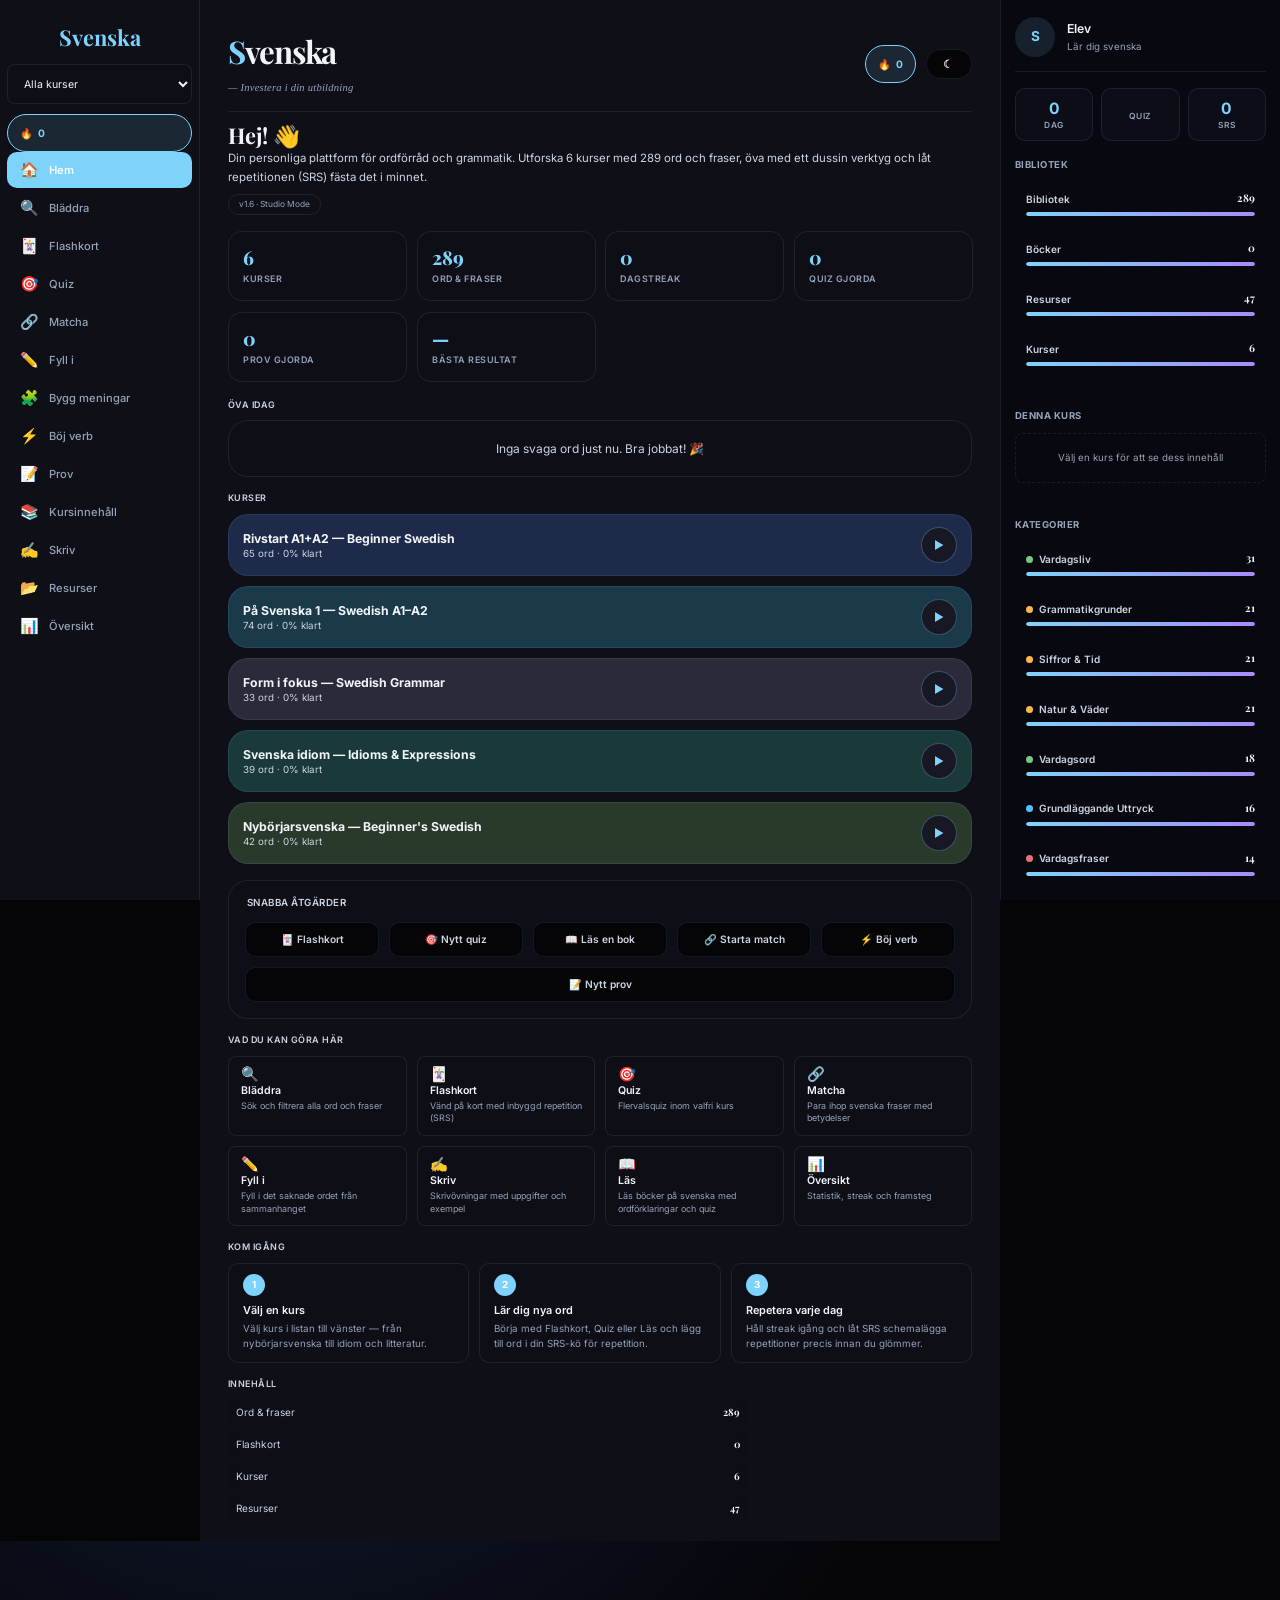
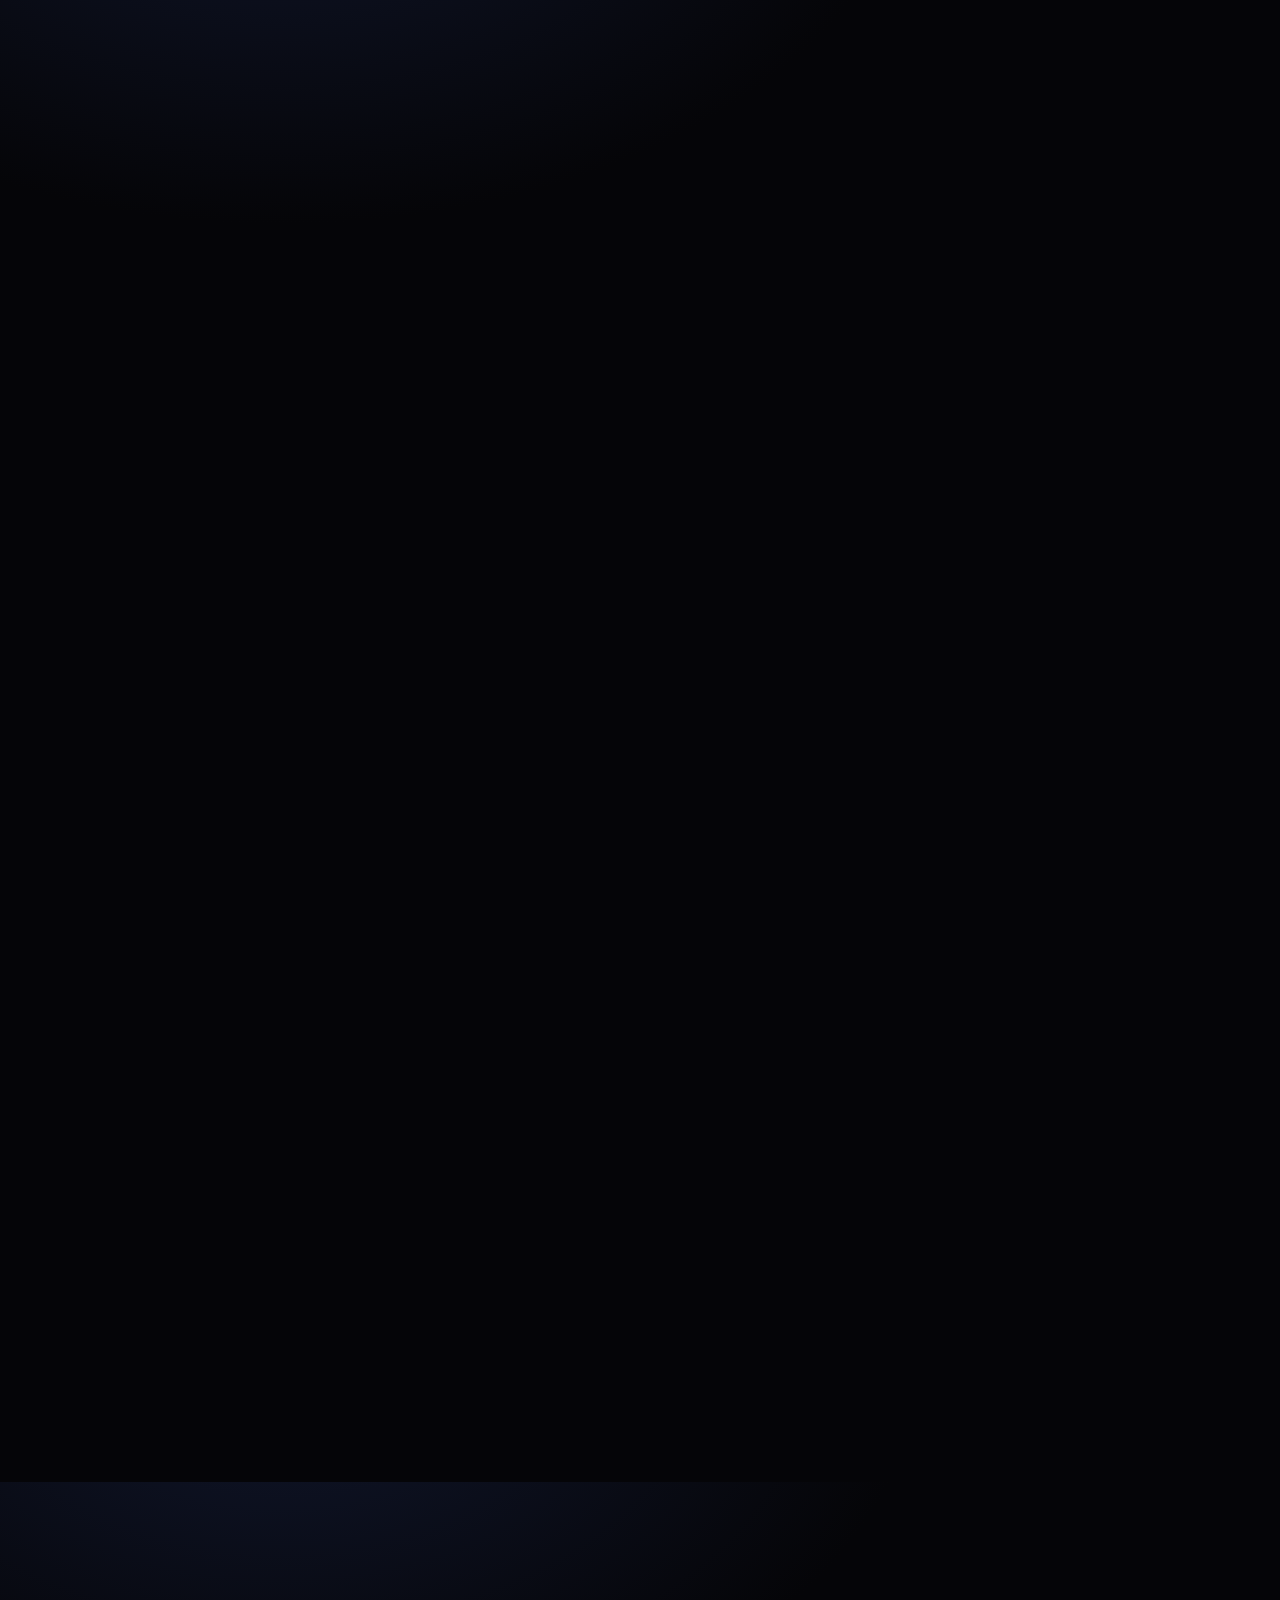
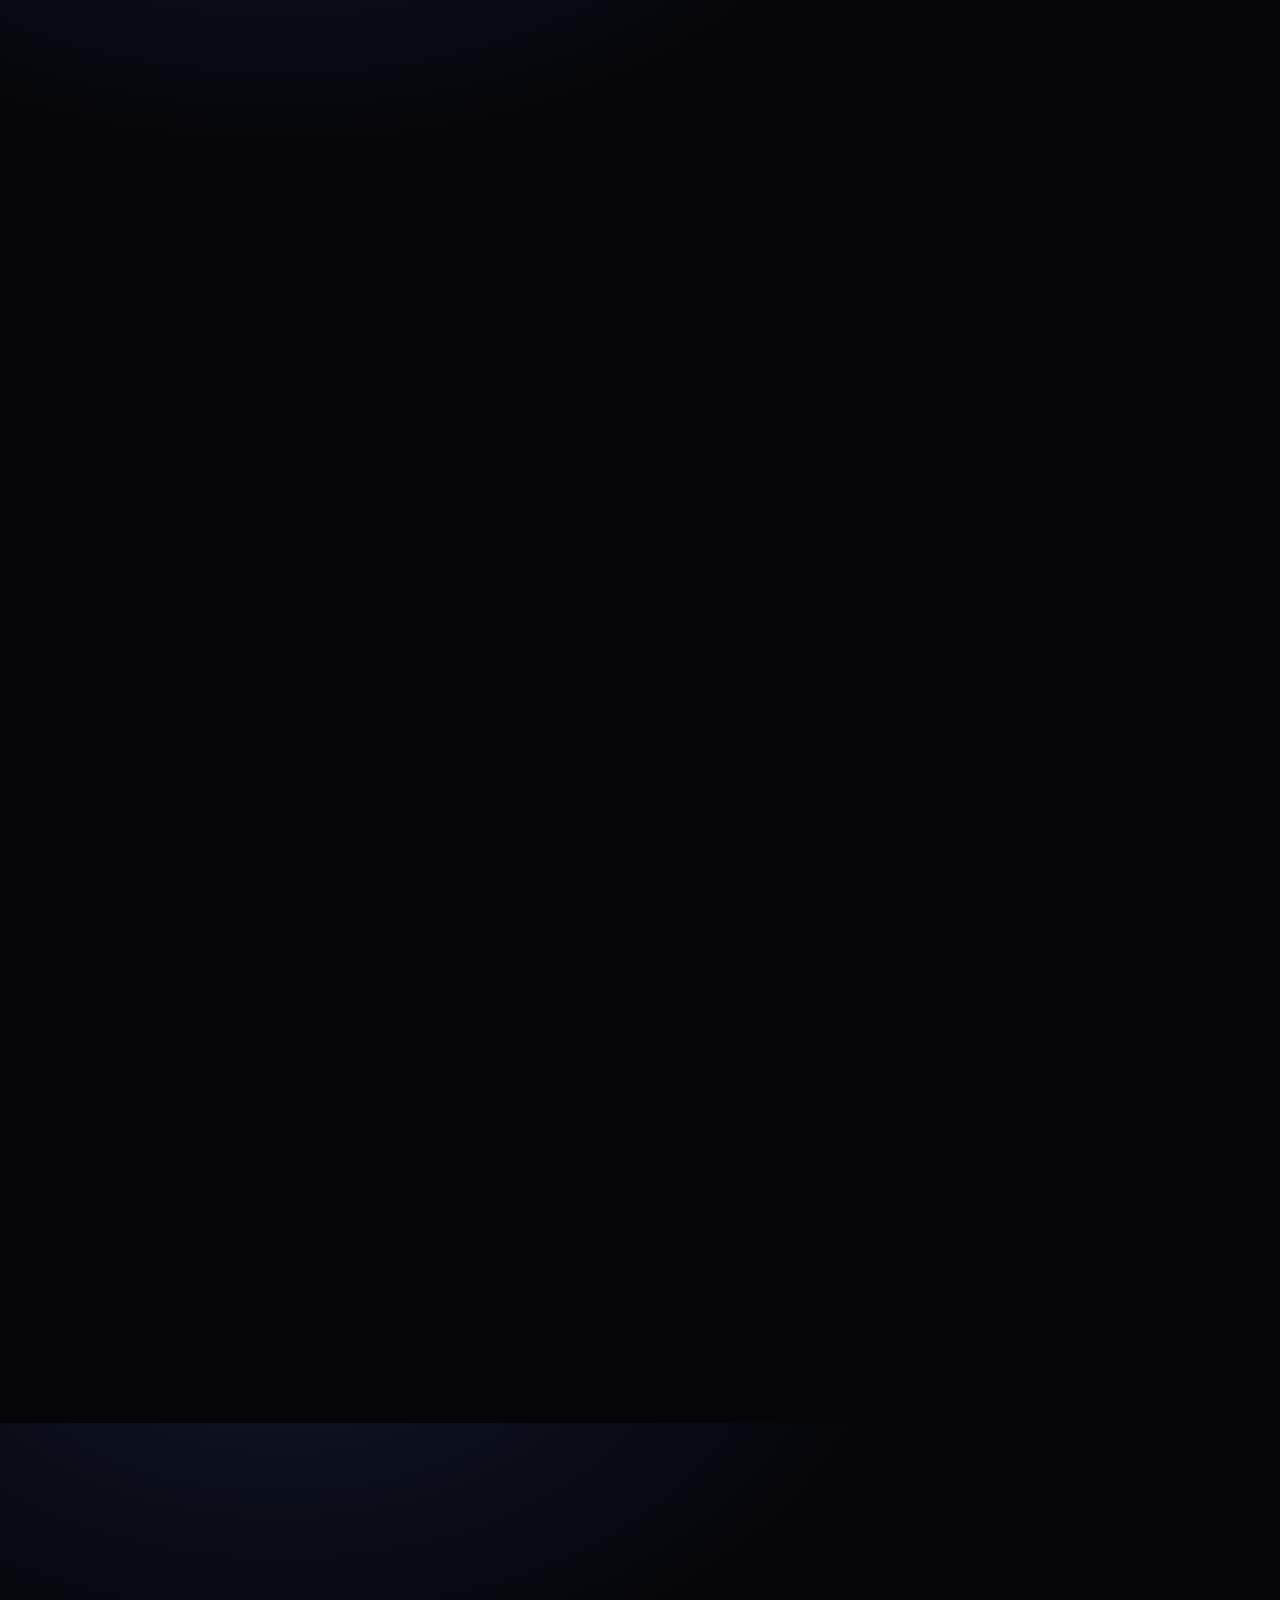
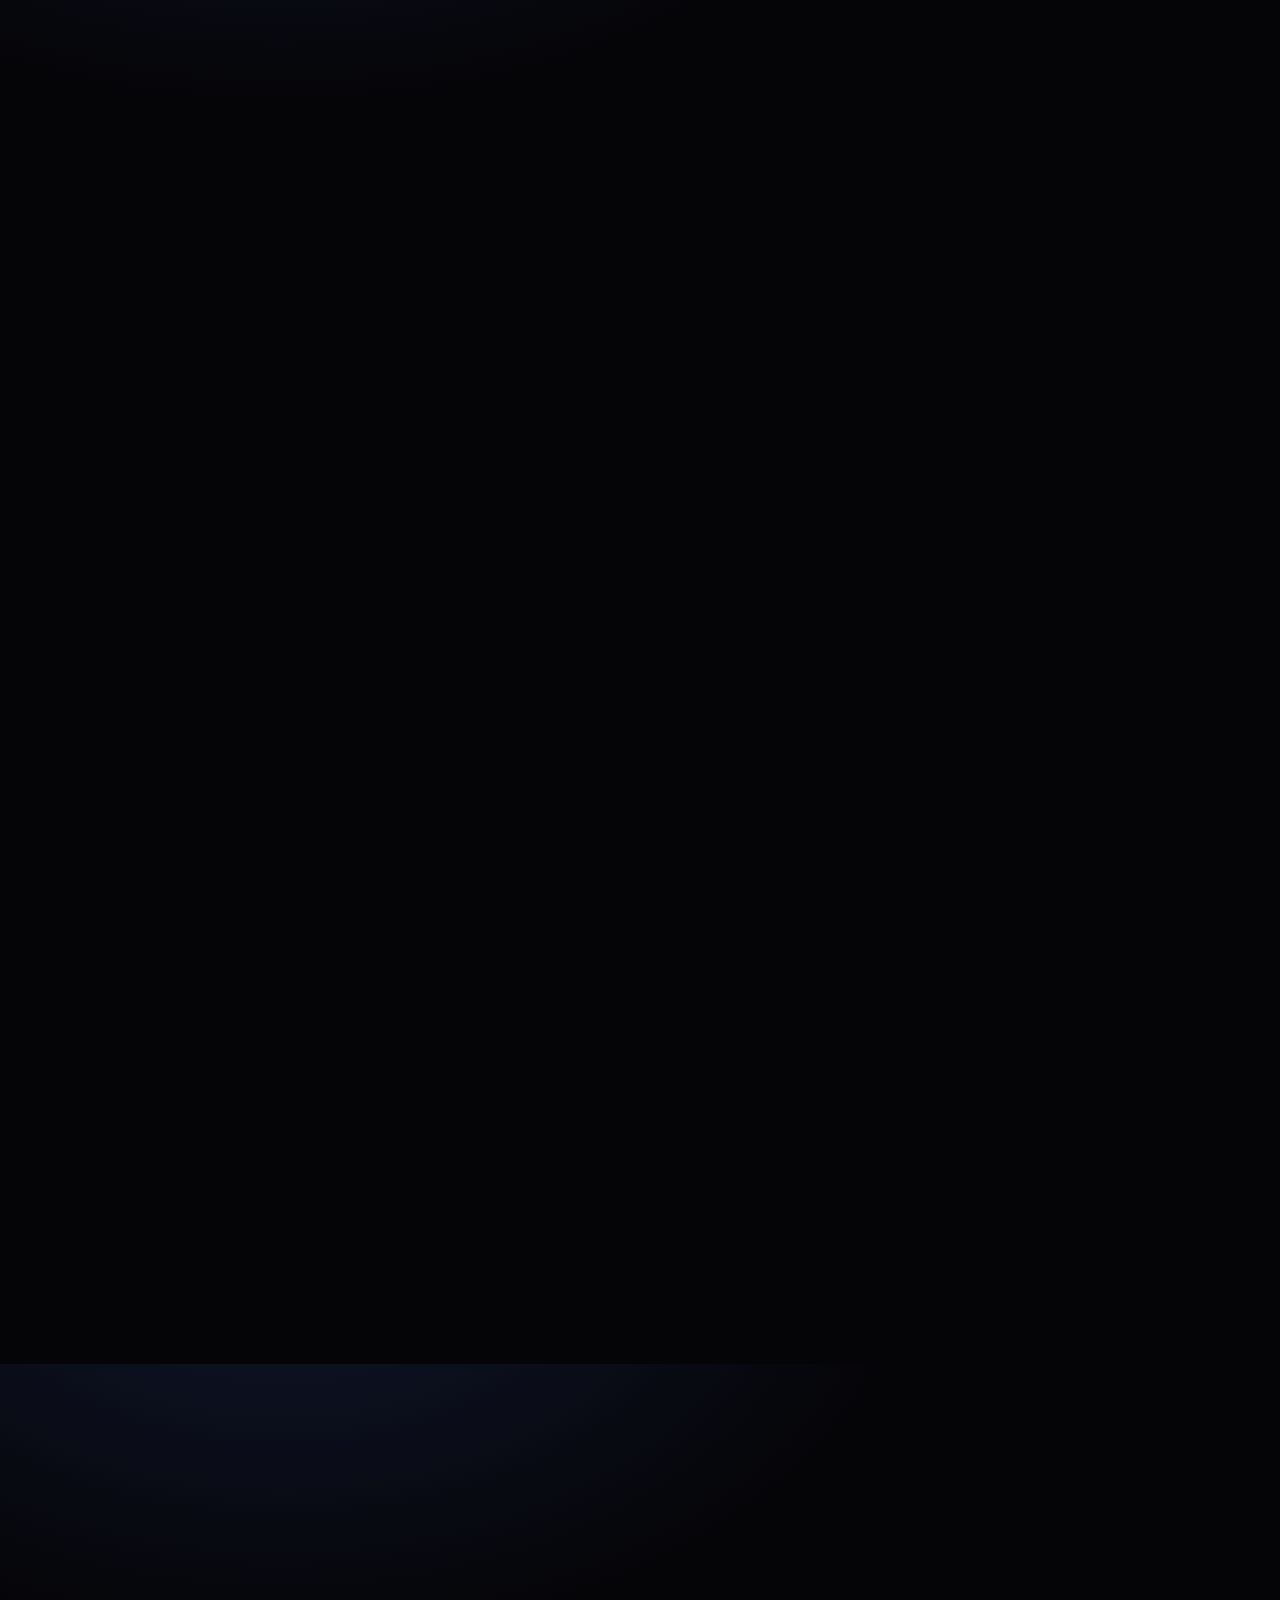
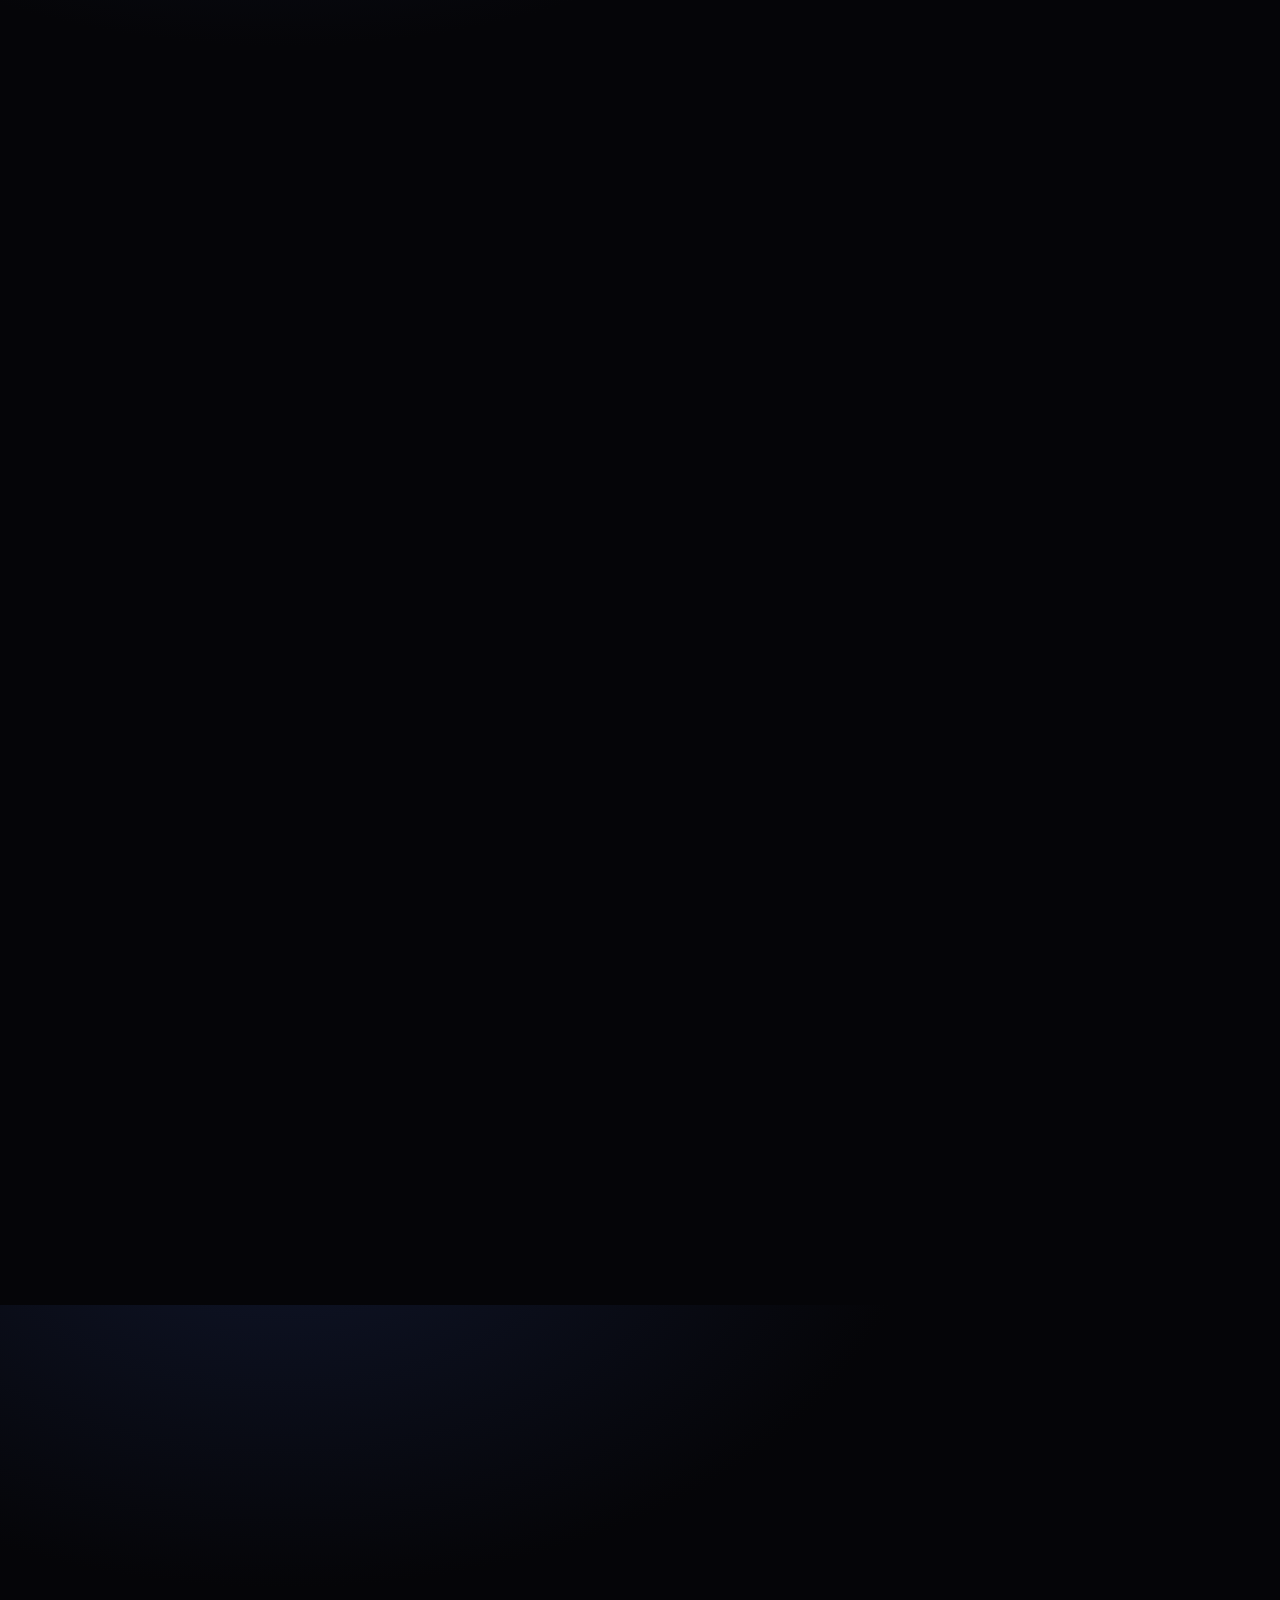
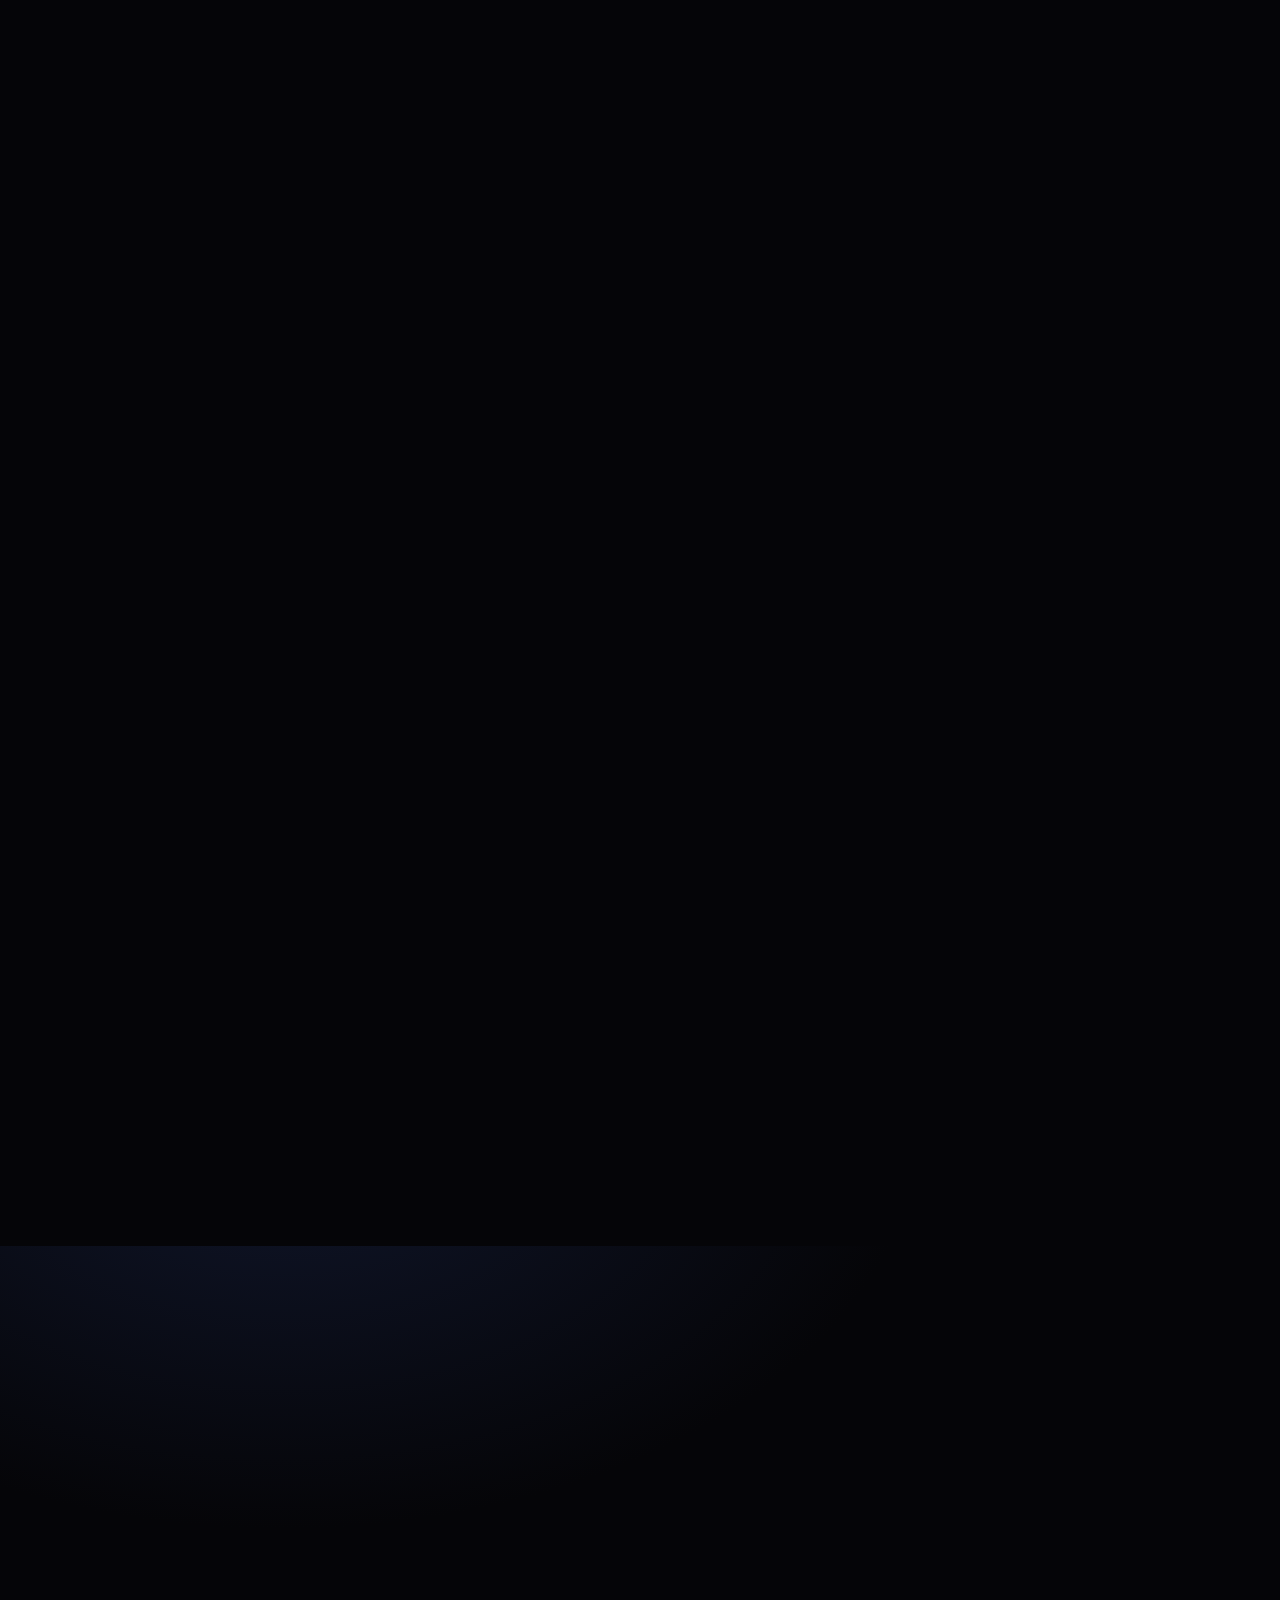
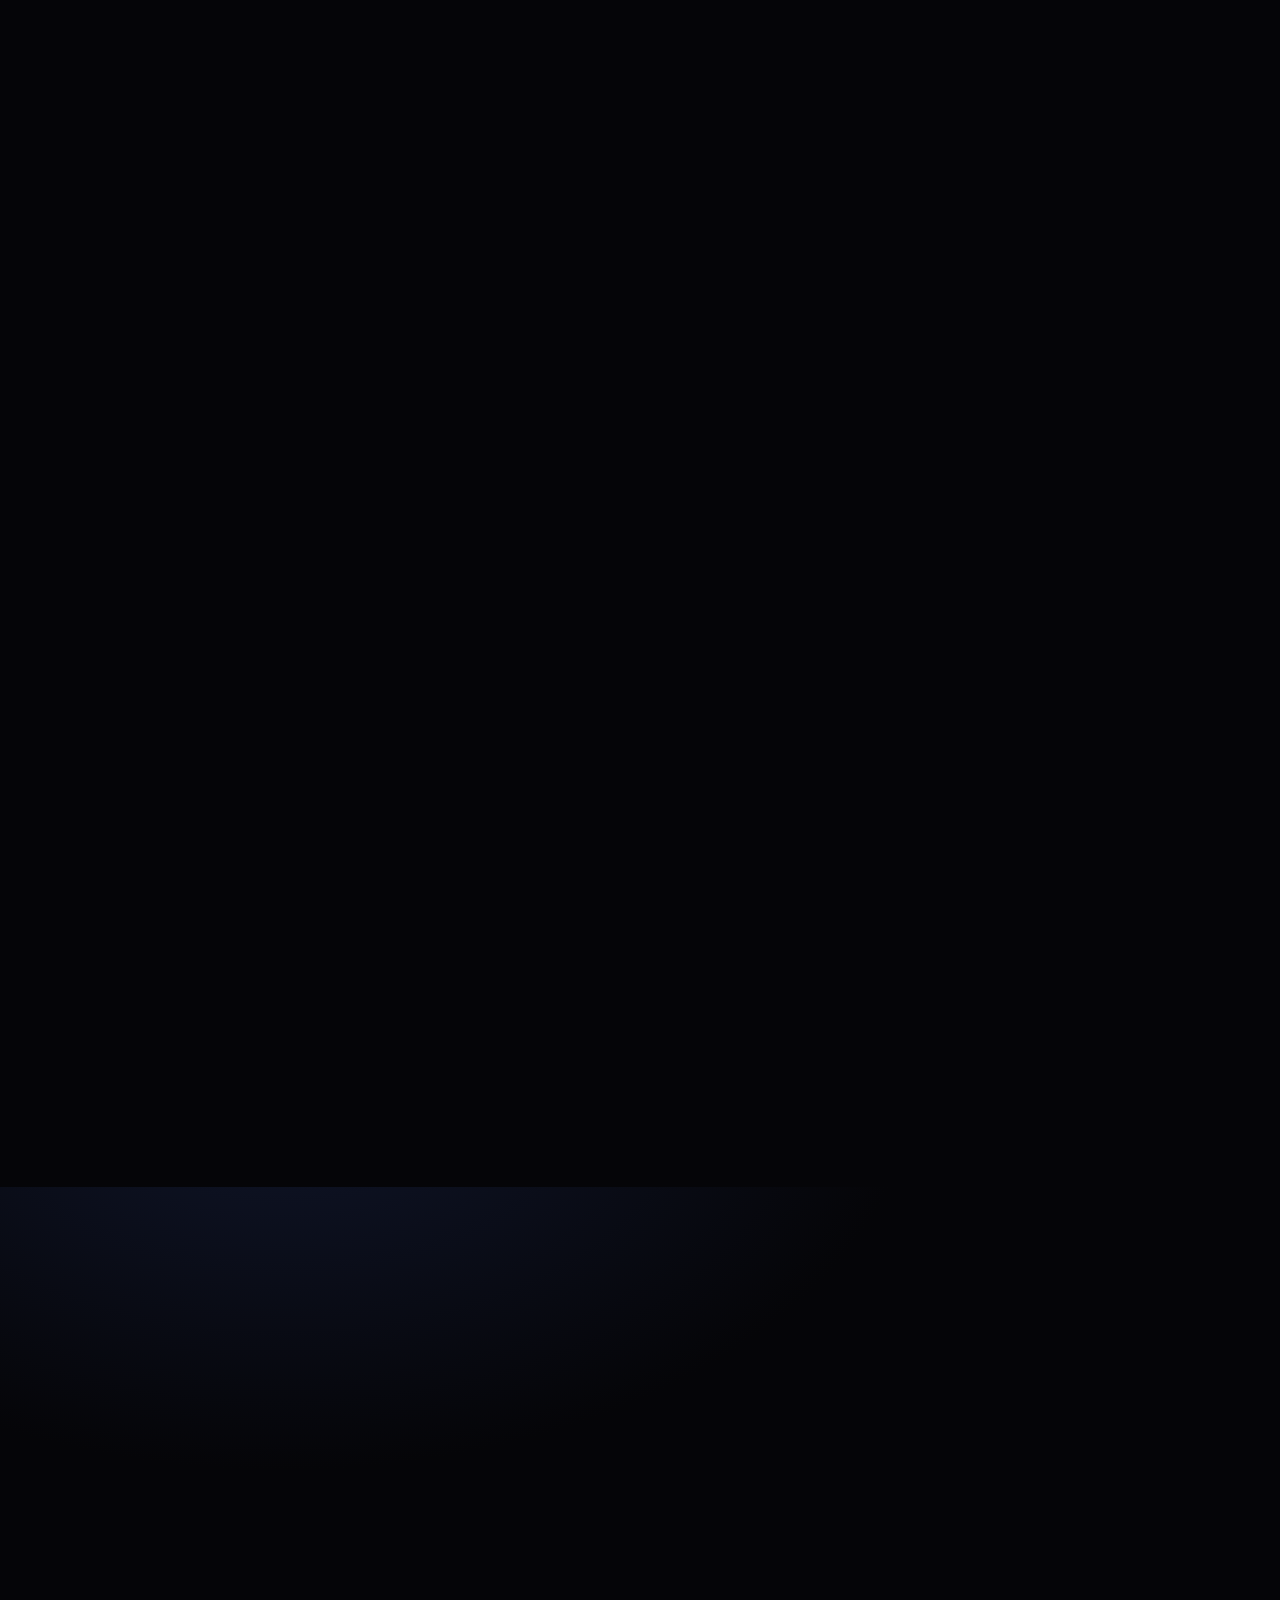
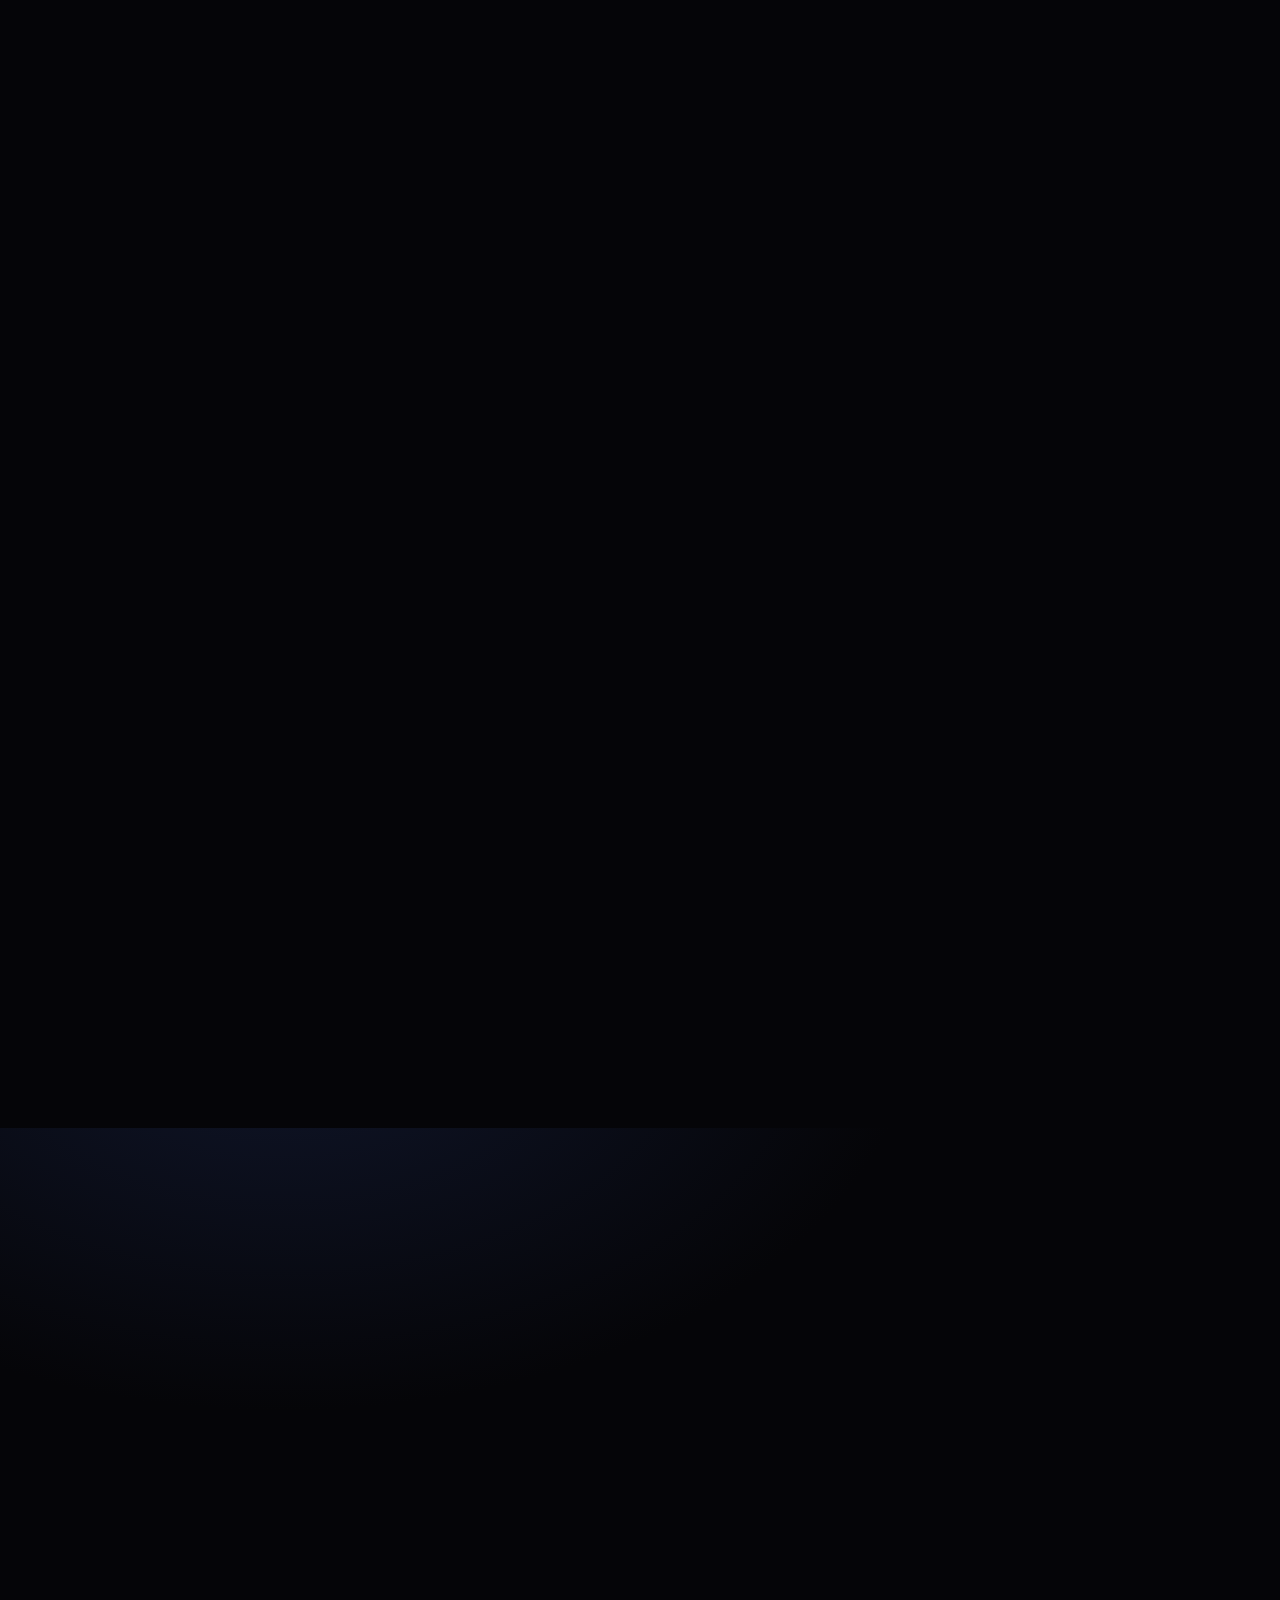
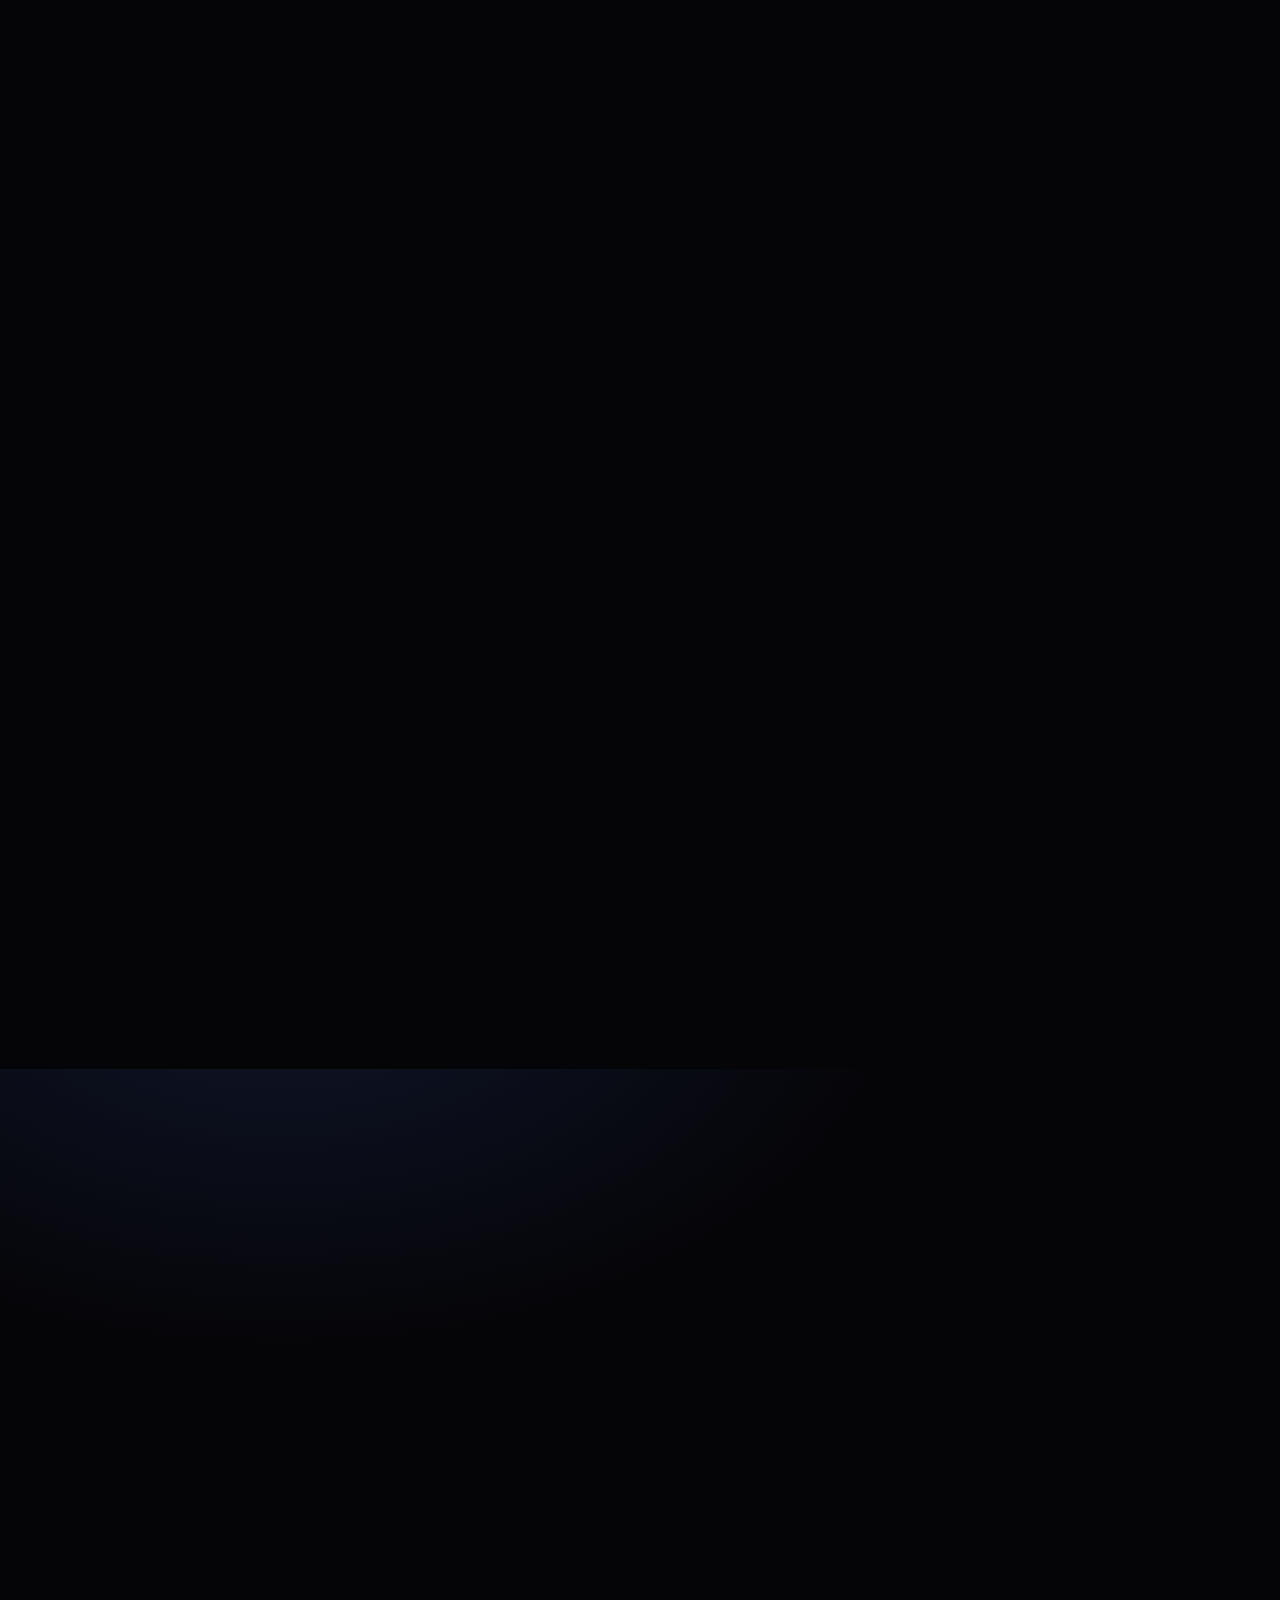
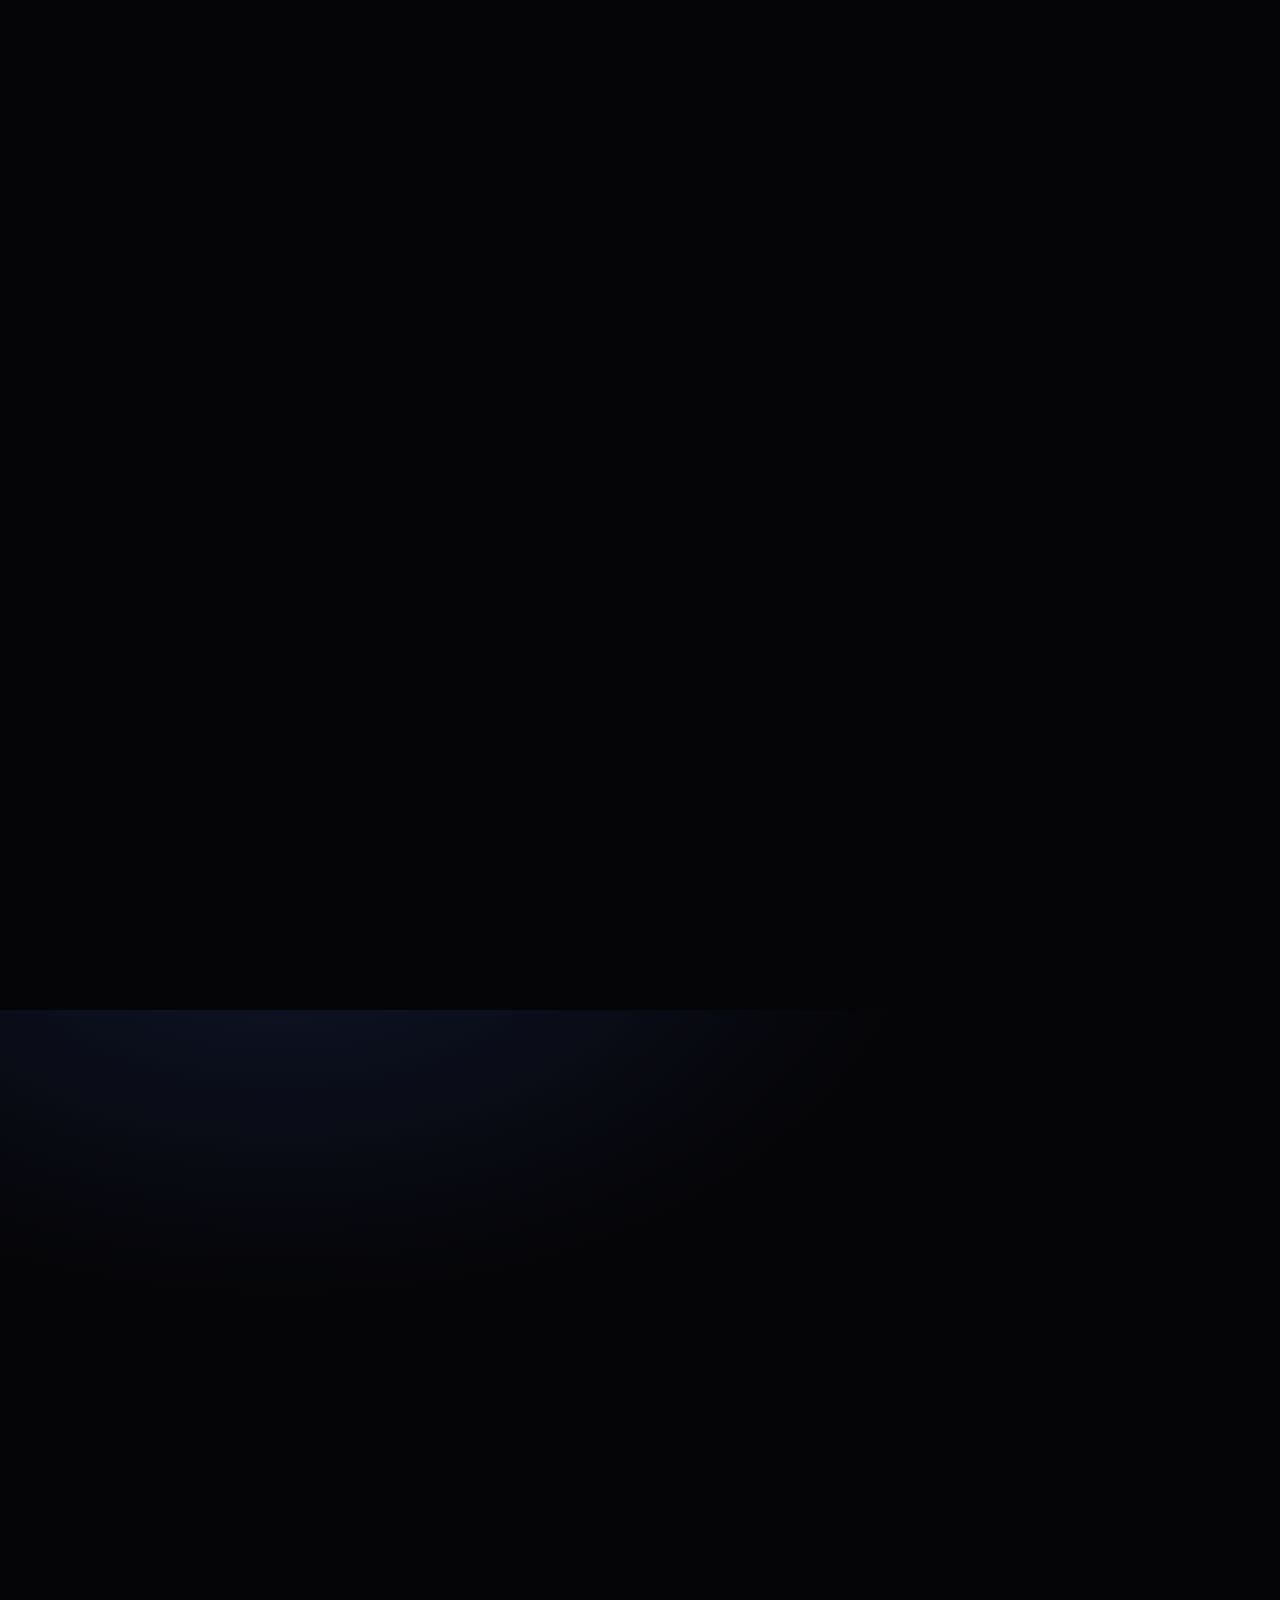
==== commit 28cac247: "fix(home): close stat-card divs - cards no longer nest Registered ignored scratch files in .gitignor" ====
--- a/index.html
+++ b/index.html
@@ -2494,7 +2494,7 @@
 {v:examTotal,l:t('home.statExams')},
 {v:best?best+'%':'\u2014',l:t('home.statBest')}
 ];
-let statHtml=stats.map(s=>'<div class="stat-card"><div class="stat-num">'+s.v+'</div><div class="stat-lbl">'+s.l+'</div>'+(s.sub?'<div class="stat-sub">'+s.sub+'</div>':'')).join('');
+let statHtml=stats.map(s=>'<div class="stat-card"><div class="stat-num">'+s.v+'</div><div class="stat-lbl">'+s.l+'</div>'+(s.sub?'<div class="stat-sub">'+s.sub+'</div>':'')+'</div>').join('');
 let qa=[
 {tab:'flash',icon:'\u{1F0CF}',l:t('home.qaFlash')},
 {tab:'quiz',icon:'\u{1F3AF}',l:t('home.qaQuiz')},
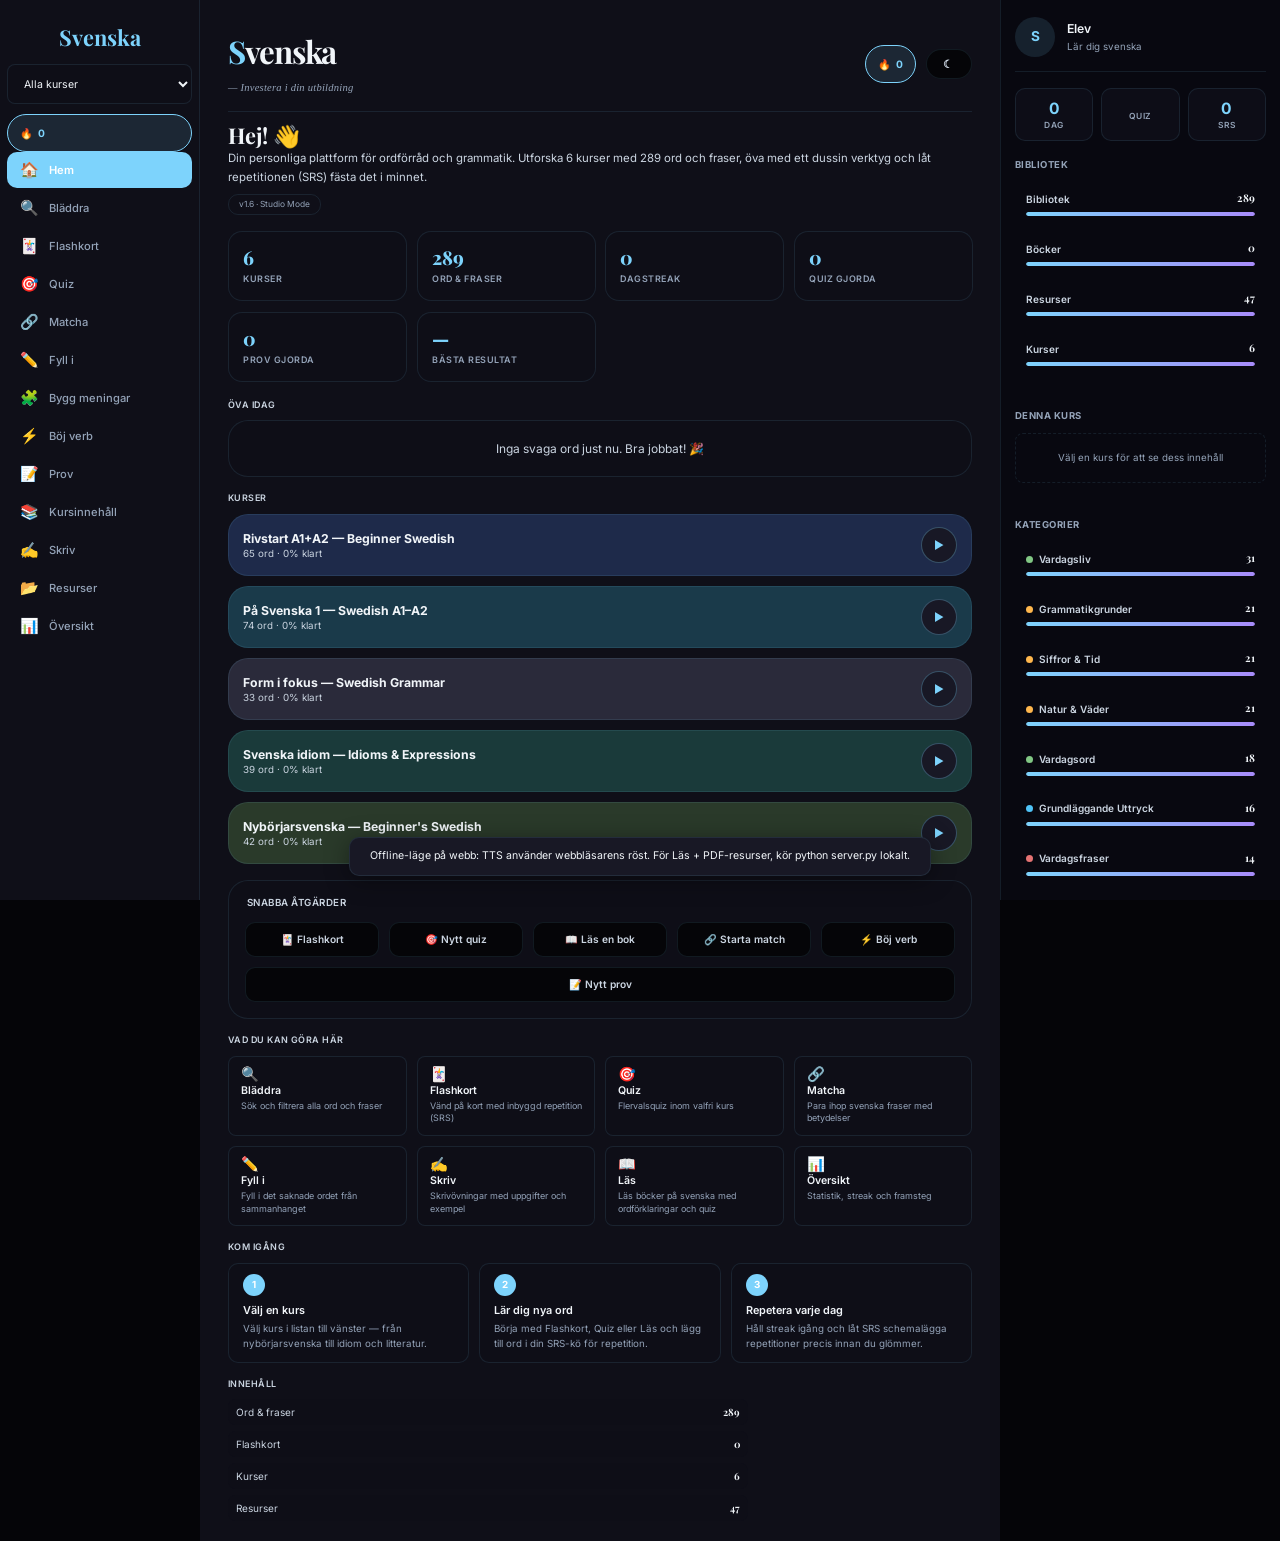
==== commit 4391a2b7: "fix(tabs): display:none for inactive panels - removes phantom scroll Inactive tab panels were positi" ====
--- a/index.html
+++ b/index.html
@@ -154,10 +154,11 @@
 .sidebar-reset:hover{border-color:var(--error);color:var(--error)}
 
 /* ===== TAB PANELS ===== */
-.tab-panel{opacity:0;position:absolute;pointer-events:none;transform:translateY(10px);transition:all .35s cubic-bezier(0.22,1,0.36,1);width:100%}
-.tab-panel.active{opacity:1;position:relative;pointer-events:auto;transform:translateY(0)}
+.tab-panel{display:none}
+.tab-panel.active{display:block;position:relative;animation:tabFade .35s cubic-bezier(0.22,1,0.36,1) both}
 
 @keyframes fadeIn{from{opacity:0;transform:translateY(12px)}to{opacity:1;transform:translateY(0)}}
+@keyframes tabFade{from{opacity:0;transform:translateY(10px)}to{opacity:1;transform:translateY(0)}}
 @keyframes slideUp{from{opacity:0;transform:translateY(24px)}to{opacity:1;transform:translateY(0)}}
 @keyframes scaleIn{from{opacity:0;transform:scale(0.92)}to{opacity:1;transform:scale(1)}}
 @keyframes amberPulse{0%,100%{box-shadow:0 0 20px rgba(125,211,252,0)}50%{box-shadow:0 0 40px rgba(125,211,252,0.25)}}
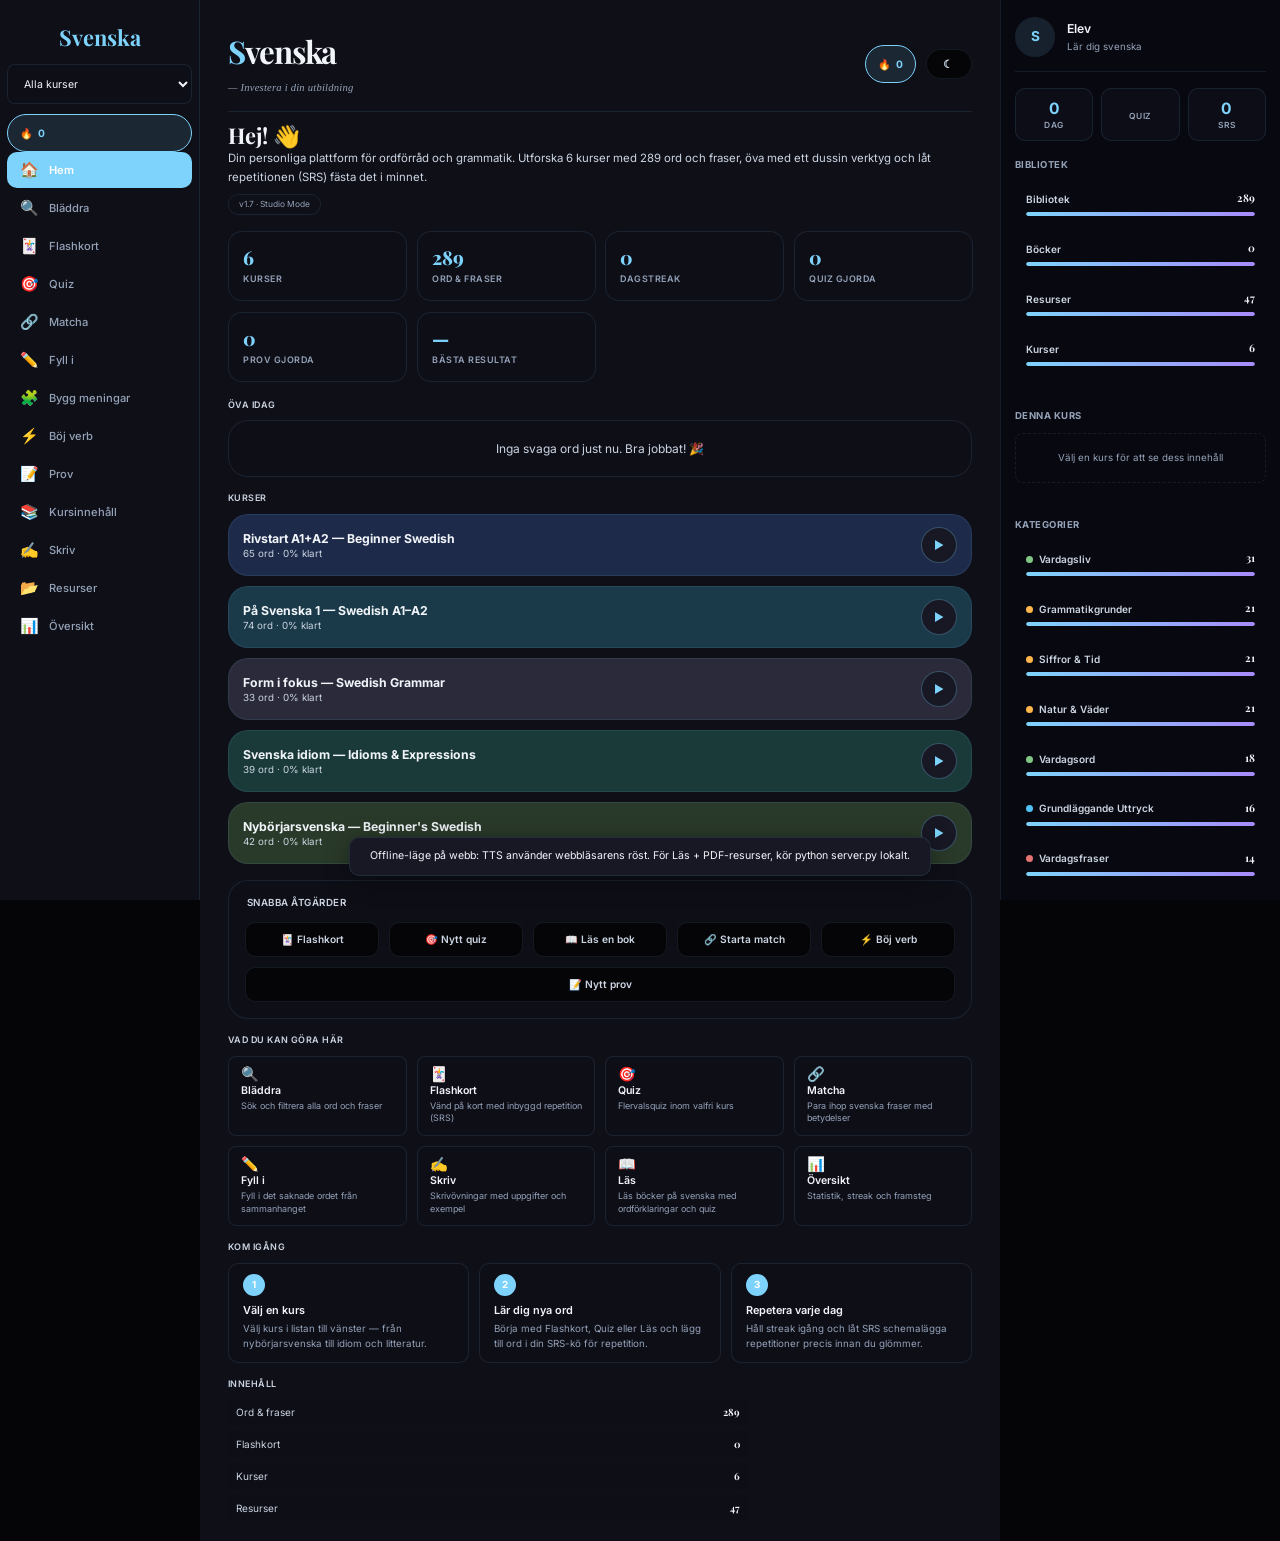
==== commit 0000c902: "fix(sw): network-first for index.html, cache v17 - always serve fresh build" ====
--- a/index.html
+++ b/index.html
@@ -2532,7 +2532,7 @@
 el.innerHTML=
 '<div class="home-greet">Hej! \u{1F44B}</div>'+
 '<div class="home-sub">'+t('home.subtitle',{courses:courses.length,words:totalWords})+'</div>'+
-'<div class="home-version">v1.6 &middot; Studio Mode</div>'+
+'<div class="home-version">v1.7 &middot; Studio Mode</div>'+
 '<div class="home-stats">'+statHtml+'</div>'+
 '<div id="drillSection"></div>'+
 '<div class="home-section"><div class="home-section-title">Kurser</div><div class="course-list">'+courseCards+'</div></div>'+
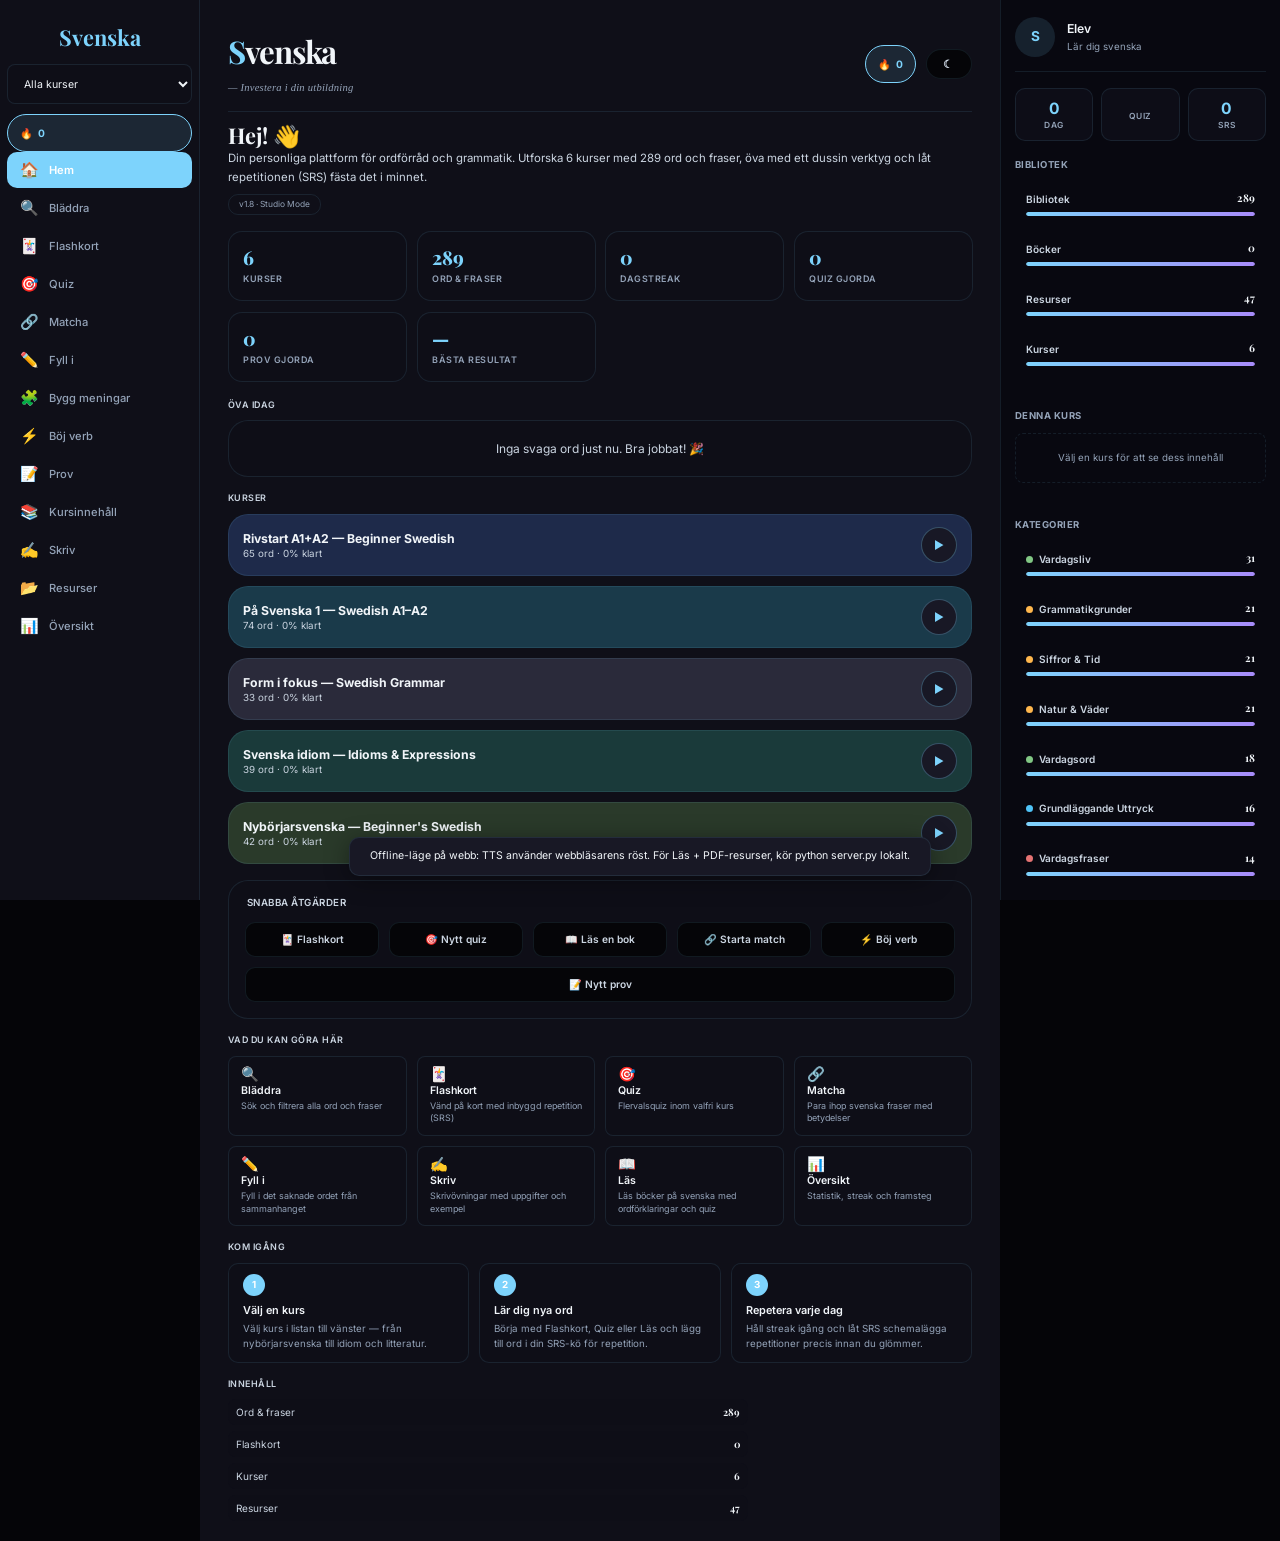
==== commit d6dd94e6: "feat(icon): flag-heart (bigger heart) as app icon, cache v18" ====
--- a/index.html
+++ b/index.html
@@ -19,6 +19,7 @@
 <meta name="apple-mobile-web-app-capable" content="yes">
 <meta name="apple-mobile-web-app-status-bar-style" content="black-translucent">
 <link rel="apple-touch-icon" href="icons/icon-180.png">
+<link rel="icon" type="image/png" sizes="192x192" href="icons/icon-192.png">
 <link rel="manifest" href="manifest.json">
 <link href="https://fonts.googleapis.com/css2?family=Inter:wght@400;500;600;700;800&family=Playfair+Display:wght@500;600;700&display=swap" rel="stylesheet">
 <style>
@@ -2532,7 +2533,7 @@
 el.innerHTML=
 '<div class="home-greet">Hej! \u{1F44B}</div>'+
 '<div class="home-sub">'+t('home.subtitle',{courses:courses.length,words:totalWords})+'</div>'+
-'<div class="home-version">v1.7 &middot; Studio Mode</div>'+
+'<div class="home-version">v1.8 &middot; Studio Mode</div>'+
 '<div class="home-stats">'+statHtml+'</div>'+
 '<div id="drillSection"></div>'+
 '<div class="home-section"><div class="home-section-title">Kurser</div><div class="course-list">'+courseCards+'</div></div>'+
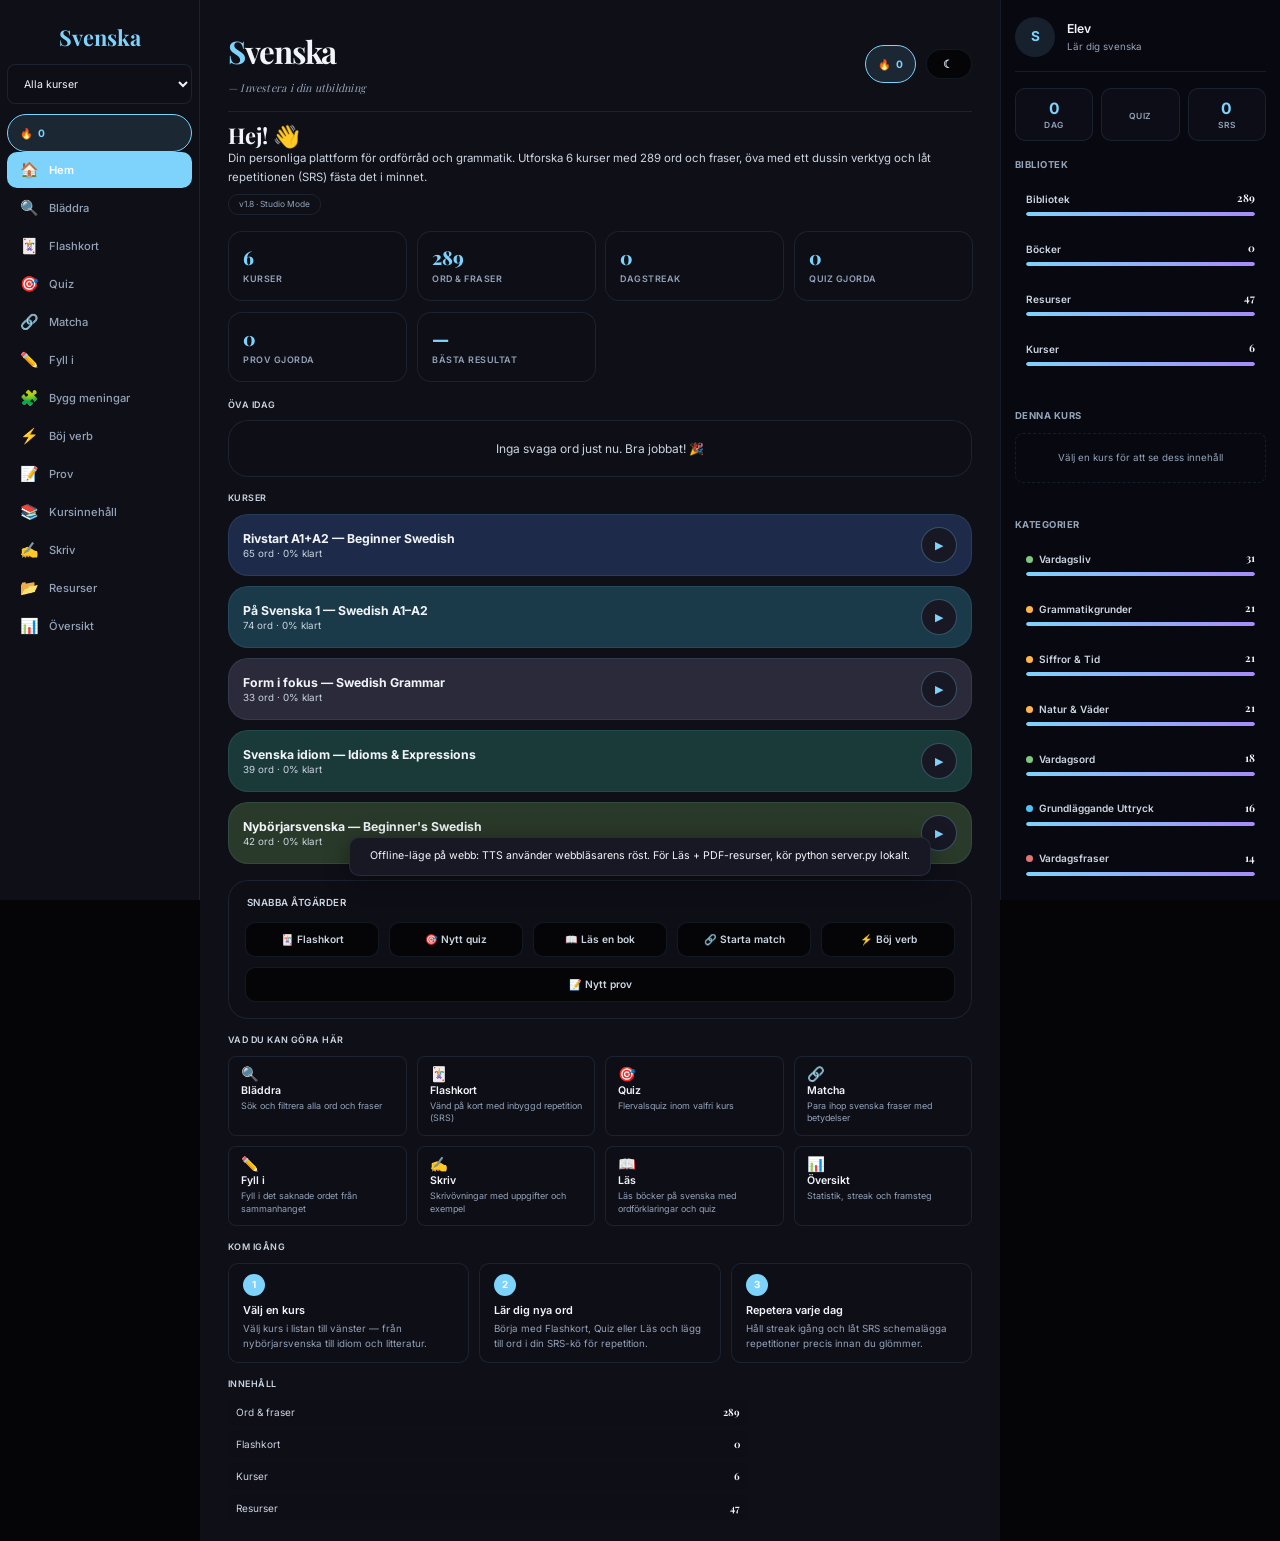
==== commit 0885d330: "fix: mute server log under pythonw, include tokenizers\models, stable mutex name" ====
--- a/index.html
+++ b/index.html
@@ -21,7 +21,7 @@
 <link rel="apple-touch-icon" href="icons/icon-180.png">
 <link rel="icon" type="image/png" sizes="192x192" href="icons/icon-192.png">
 <link rel="manifest" href="manifest.json">
-<link href="https://fonts.googleapis.com/css2?family=Inter:wght@400;500;600;700;800&family=Playfair+Display:wght@500;600;700&display=swap" rel="stylesheet">
+<link rel="stylesheet" href="fonts/fonts.css">
 <style>
 *{-webkit-touch-callout:none;-webkit-user-select:none;user-select:none;-webkit-tap-highlight-color:transparent;box-sizing:border-box;margin:0;padding:0}
 :root{
@@ -981,6 +981,7 @@
   <div class="main-controls">
     <span class="streak-pill" title="Dagstreak">🔥<span id="headerStreak">0</span></span>
     <button class="course-pill js-theme-toggle" id="headerThemeToggle" title="Tema">☾</button>
+    <button class="course-pill" id="installBtn" title="Installera som app" aria-label="Installera som app" style="display:none">⬇️</button>
   </div>
 </div>
 
@@ -2223,12 +2224,117 @@
 const C=window.SpeechRecognition||window.webkitSpeechRecognition;
 return C||null;
 }
+function sttFeedback(micBtn){
+let fb=micBtn.parentElement.querySelector('.mic-feedback');
+if(!fb){fb=document.createElement('div');fb.className='mic-feedback';micBtn.parentElement.appendChild(fb)}
+return fb;
+}
+function compareSpoken(recognized,phrase){
+let r=(recognized||'').trim().toLowerCase();
+let e=(phrase||'').trim().toLowerCase();
+return !!r&&(r===e||r.includes(e)||e.includes(r));
+}
+function sttVerdict(recognized,phrase,courseId,micBtn,callback){
+let fb=sttFeedback(micBtn);
+let isCorrect=compareSpoken(recognized,phrase);
+fb.textContent=isCorrect?t('stt.correct')+recognized:t('stt.tryAgain')+recognized;
+fb.className='mic-feedback '+(isCorrect?'correct':'wrong');
+if(isCorrect&&callback)callback();
+if(courseId>=0)trackWordResult(phrase,courseId,isCorrect);
+}
 function startSTT(phrase,courseId,micBtn,callback){
+if(!window.__STATIC_HOST)serverSTT(phrase,courseId,micBtn,callback||function(){});
+else webkitSTT(phrase,courseId,micBtn,callback||function(){});
+}
+function serverSTT(phrase,courseId,micBtn,callback){
+const fb=sttFeedback(micBtn);
+fb.textContent=t('stt.listening');fb.className='mic-feedback';
+micBtn.classList.add('listening');
+let ctx=null,stream=null,source=null,proc=null,mute=null,chunks=[],started=Date.now(),silentFrom=null,silenceTimer=null;
+const MAX_MS=6000,SIL_MS=1400,THRESH=0.004;
+function fail(msg){
+micBtn.classList.remove('listening');
+fb.textContent=msg||t('stt.failed');fb.className='mic-feedback wrong';
+}
+function cleanup(){
+micBtn.classList.remove('listening');
+clearTimeout(silenceTimer);
+try{proc&&proc.ondisconnect&&proc.ondisconnect()}catch(e){}
+try{if(proc)proc.disconnect()}catch(e){}
+try{if(source)source.disconnect()}catch(e){}
+try{if(mute)mute.disconnect()}catch(e){}
+try{if(ctx)ctx.close()}catch(e){}
+try{if(stream)stream.getTracks().forEach(function(t){t.stop()})}catch(e){}
+}
+function sendWav(){
+const total=chunks.reduce(function(n,c){return n+c.length},0);
+if(total<8000){cleanup();fail(t('stt.noSpeech'));return;}
+try{
+const sr=ctx.sampleRate;
+let buf=ctx.createBuffer(1,total,sr);
+let ch=buf.getChannelData(0);
+let off=0;
+for(let i=0;i<chunks.length;i++){ch.set(chunks[i],off);off+=chunks[i].length;}
+const oc=new OfflineAudioContext(1,Math.max(1,Math.round(total*16000/sr)),16000);
+const src=oc.createBufferSource();src.buffer=buf;src.connect(oc.destination);src.start();
+oc.startRendering().then(function(rendered){
+const data=rendered.getChannelData(0);
+const pcm=new Int16Array(data.length);
+for(let i=0;i<data.length;i++){let s=data[i];s=Math.max(-1,Math.min(1,s));pcm[i]=s<0?s*0x8000:s*0x7FFF;}
+const hdr=new ArrayBuffer(44);const dv=new DataView(hdr);
+const ws=function(o,s){for(let i=0;i<s.length;i++)dv.setUint8(o+i,s.charCodeAt(i))};
+ws(0,'RIFF');dv.setUint32(4,36+pcm.length*2,true);ws(8,'WAVE');ws(12,'fmt ');
+dv.setUint32(16,16,true);dv.setUint16(20,1,true);dv.setUint16(22,1,true);
+dv.setUint32(24,16000,true);dv.setUint32(28,32000,true);dv.setUint16(32,2,true);dv.setUint16(34,16,true);
+ws(36,'data');dv.setUint32(40,pcm.length*2,true);
+const wav=new Blob([hdr,pcm.buffer],{type:'audio/wav'});
+cleanup();
+fetch('/stt?lang=sv&expected='+encodeURIComponent(phrase||''),{method:'POST',body:wav})
+.then(function(r){return r.json()}).then(function(j){
+if(j&&j.ok&&j.text)sttVerdict(String(j.text),phrase,courseId,micBtn,callback);
+else if(detectSTT())webkitSTT(phrase,courseId,micBtn,callback);
+else fail(t('stt.failed'));
+}).catch(function(){if(detectSTT())webkitSTT(phrase,courseId,micBtn,callback);else fail(t('stt.failed'));});
+}).catch(function(){cleanup();if(detectSTT())webkitSTT(phrase,courseId,micBtn,callback);else fail(t('stt.failed'));});
+}catch(e){cleanup();if(detectSTT())webkitSTT(phrase,courseId,micBtn,callback);else fail(t('stt.failed'));}
+}
+function onAudio(ev){
+const data=ev.inputBuffer.getChannelData(0);
+chunks.push(new Float32Array(data));
+let rms=0;
+for(let i=0;i<data.length;i++)rms+=data[i]*data[i];
+rms=Math.sqrt(rms/data.length);
+if(rms<THRESH){
+if(silentFrom===null)silentFrom=Date.now();
+if(Date.now()-silentFrom>SIL_MS){sendWav();return;}
+}else silentFrom=null;
+if(Date.now()-started>MAX_MS)sendWav();
+}
+function start(){
+try{ctx=new (window.AudioContext||window.webkitAudioContext)()}catch(e){ctx=new AudioContext()}
+source=ctx.createMediaStreamSource(stream);
+proc=ctx.createScriptProcessor(4096,1,1);
+mute=ctx.createGain();mute.gain.value=0;
+source.connect(proc);proc.connect(mute);mute.connect(ctx.destination);
+proc.onaudioprocess=onAudio;
+silenceTimer=setTimeout(sendWav,MAX_MS+1200);
+}
+if(!navigator.mediaDevices||!navigator.mediaDevices.getUserMedia){if(detectSTT())webkitSTT(phrase,courseId,micBtn,callback);else fail(t('stt.notSupported'));return;}
+navigator.mediaDevices.getUserMedia({audio:{channelCount:1,echoCancellation:true,noiseSuppression:true}})
+.then(function(ms){
+stream=ms;
+try{start()}catch(e){cleanup();fail(t('stt.failed'));}
+}).catch(function(err){
+micBtn.classList.remove('listening');
+if(detectSTT())webkitSTT(phrase,courseId,micBtn,callback);
+else{fail(t('stt.error')+(err&&err.name||''));}
+});
+}
+function webkitSTT(phrase,courseId,micBtn,callback){
 const C=detectSTT();
 if(!C){
-let fb=micBtn.parentElement.querySelector('.mic-feedback');
-if(!fb){fb=document.createElement('div');fb.className='mic-feedback';micBtn.parentElement.appendChild(fb)}
-    fb.textContent=t('stt.notSupported');fb.className='mic-feedback wrong';
+let fb=sttFeedback(micBtn);
+fb.textContent=t('stt.notSupported');fb.className='mic-feedback wrong';
 setTimeout(()=>{fb.textContent='';fb.className='mic-feedback'},2000);
 return;
 }
@@ -2237,8 +2343,7 @@
 let timedOut=false;
 let tid=setTimeout(()=>{timedOut=true;rec.abort();},5000);
 micBtn.classList.add('listening');
-let fb=micBtn.parentElement.querySelector('.mic-feedback');
-if(!fb){fb=document.createElement('div');fb.className='mic-feedback';micBtn.parentElement.appendChild(fb)}
+let fb=sttFeedback(micBtn);
 fb.textContent=t('stt.listening');fb.className='mic-feedback';
 rec.onresult=function(ev){
 clearTimeout(tid);
@@ -2251,27 +2356,25 @@
 }
 }
 if(!recognized&&ev.results.length>0)recognized=ev.results[0][0].transcript.trim().toLowerCase();
-let expected=phrase.toLowerCase().trim();
-let isCorrect=recognized===expected||recognized.includes(expected)||expected.includes(recognized);
-fb.textContent=isCorrect?t('stt.correct')+recognized:t('stt.tryAgain')+recognized;
-fb.className='mic-feedback '+(isCorrect?'correct':'wrong');
-if(isCorrect&&callback)callback();
-if(courseId>=0)trackWordResult(phrase,courseId,isCorrect);
+sttVerdict(recognized,phrase,courseId,micBtn,callback);
 };
 rec.onerror=function(ev){
 clearTimeout(tid);
 micBtn.classList.remove('listening');
-    fb.textContent=t('stt.error')+ev.error;fb.className='mic-feedback wrong';
+let fb2=sttFeedback(micBtn);
+fb2.textContent=t('stt.error')+ev.error;fb2.className='mic-feedback wrong';
 };
 rec.onend=function(){
 clearTimeout(tid);
 micBtn.classList.remove('listening');
-if(!fb.textContent)fb.textContent=t('stt.noSpeech');fb.className='mic-feedback wrong';
+let fb3=sttFeedback(micBtn);
+if(!fb3.textContent)fb3.textContent=t('stt.noSpeech');fb3.className='mic-feedback wrong';
 };
 try{rec.start()}catch(e){
 clearTimeout(tid);
 micBtn.classList.remove('listening');
-fb.textContent=t('stt.failed');fb.className='mic-feedback wrong';
+let fb4=sttFeedback(micBtn);
+fb4.textContent=t('stt.failed');fb4.className='mic-feedback wrong';
 }
 }
 
@@ -3846,6 +3949,24 @@
   }
 }
 if('serviceWorker'in navigator)navigator.serviceWorker.register('sw.js').catch(function(){});
+// ===== PWA INSTALL BUTTON =====
+(function(){
+  var btn=document.getElementById('installBtn');if(!btn)return;
+  var deferred=null;
+  window.addEventListener('beforeinstallprompt',function(e){
+    e.preventDefault();
+    deferred=e;
+    btn.style.display='';
+  });
+  btn.addEventListener('click',function(){
+    if(!deferred){ showToast('Anv\u00E4nd webbl\u00E4sarens delningsmeny och v\u00E4lj \u201CL\u00E4gg till p\u00E5 startsidan\u201D.','warn'); return; }
+    var d=deferred;
+    deferred=null;
+    d.prompt();
+    d.userChoice.then(function(c){ btn.style.display='none'; if(c.outcome!=='accepted'){ setTimeout(function(){ if(!deferred) btn.style.display=''; },2000); } });
+  });
+  window.addEventListener('appinstalled',function(){ deferred=null; btn.style.display='none'; showToast('Svenska \u00E4r installerad som app!'); });
+})();
 // ===== TTS VOICE WARM-UP (iOS getVoices() is async & gesture-gated) =====
 function warmVoices(){try{window.__voicesCache=(window.speechSynthesis&&speechSynthesis.getVoices?speechSynthesis.getVoices():[])||[];}catch(e){window.__voicesCache=[];}}
 if(window.speechSynthesis){warmVoices();try{speechSynthesis.onvoiceschanged=warmVoices}catch(e){};}
--- a/fonts/fonts.css
+++ b/fonts/fonts.css
@@ -0,0 +1,2 @@
+@font-face{font-family:'Inter';font-style:normal;font-weight:400 500 600 700 800;font-display:swap;src:url(Inter.woff2) format('woff2')}
+@font-face{font-family:'Playfair Display';font-style:normal;font-weight:500 600 700;font-display:swap;src:url(PlayfairDisplay.woff2) format('woff2')}
